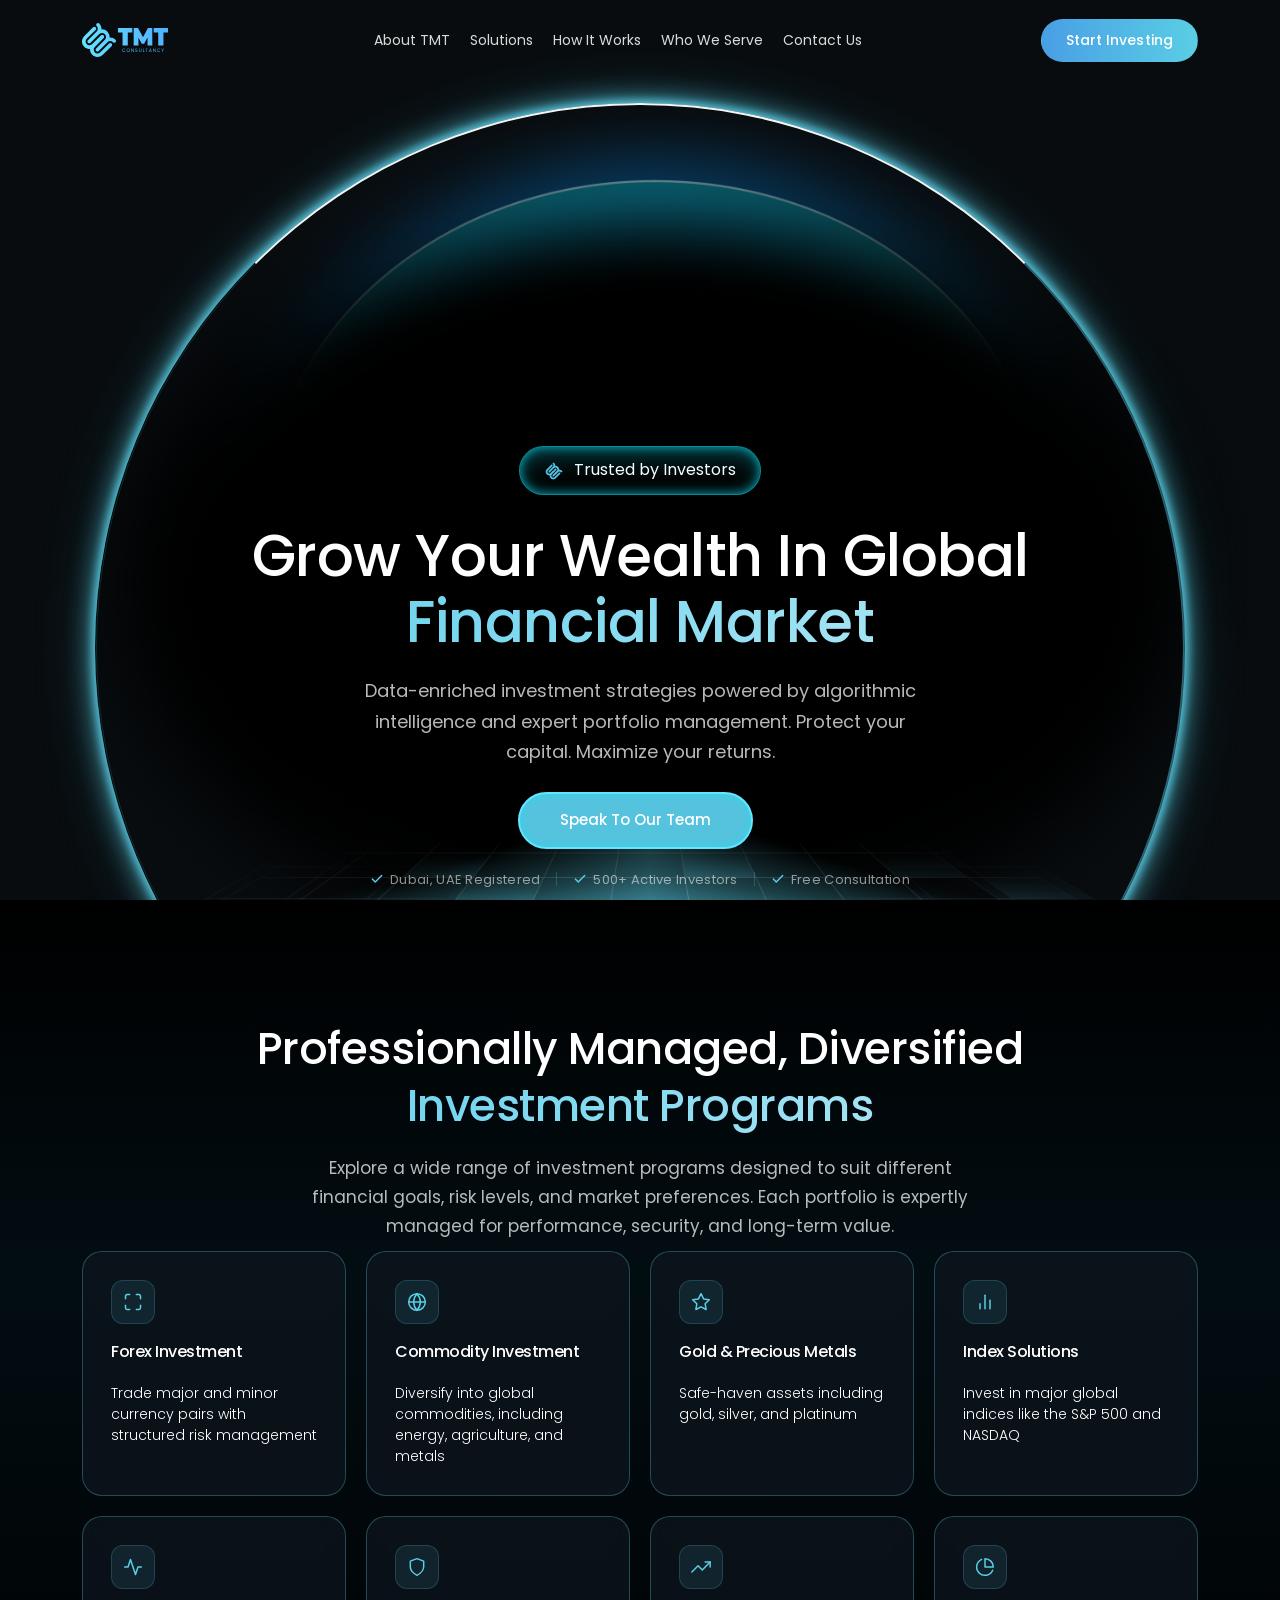
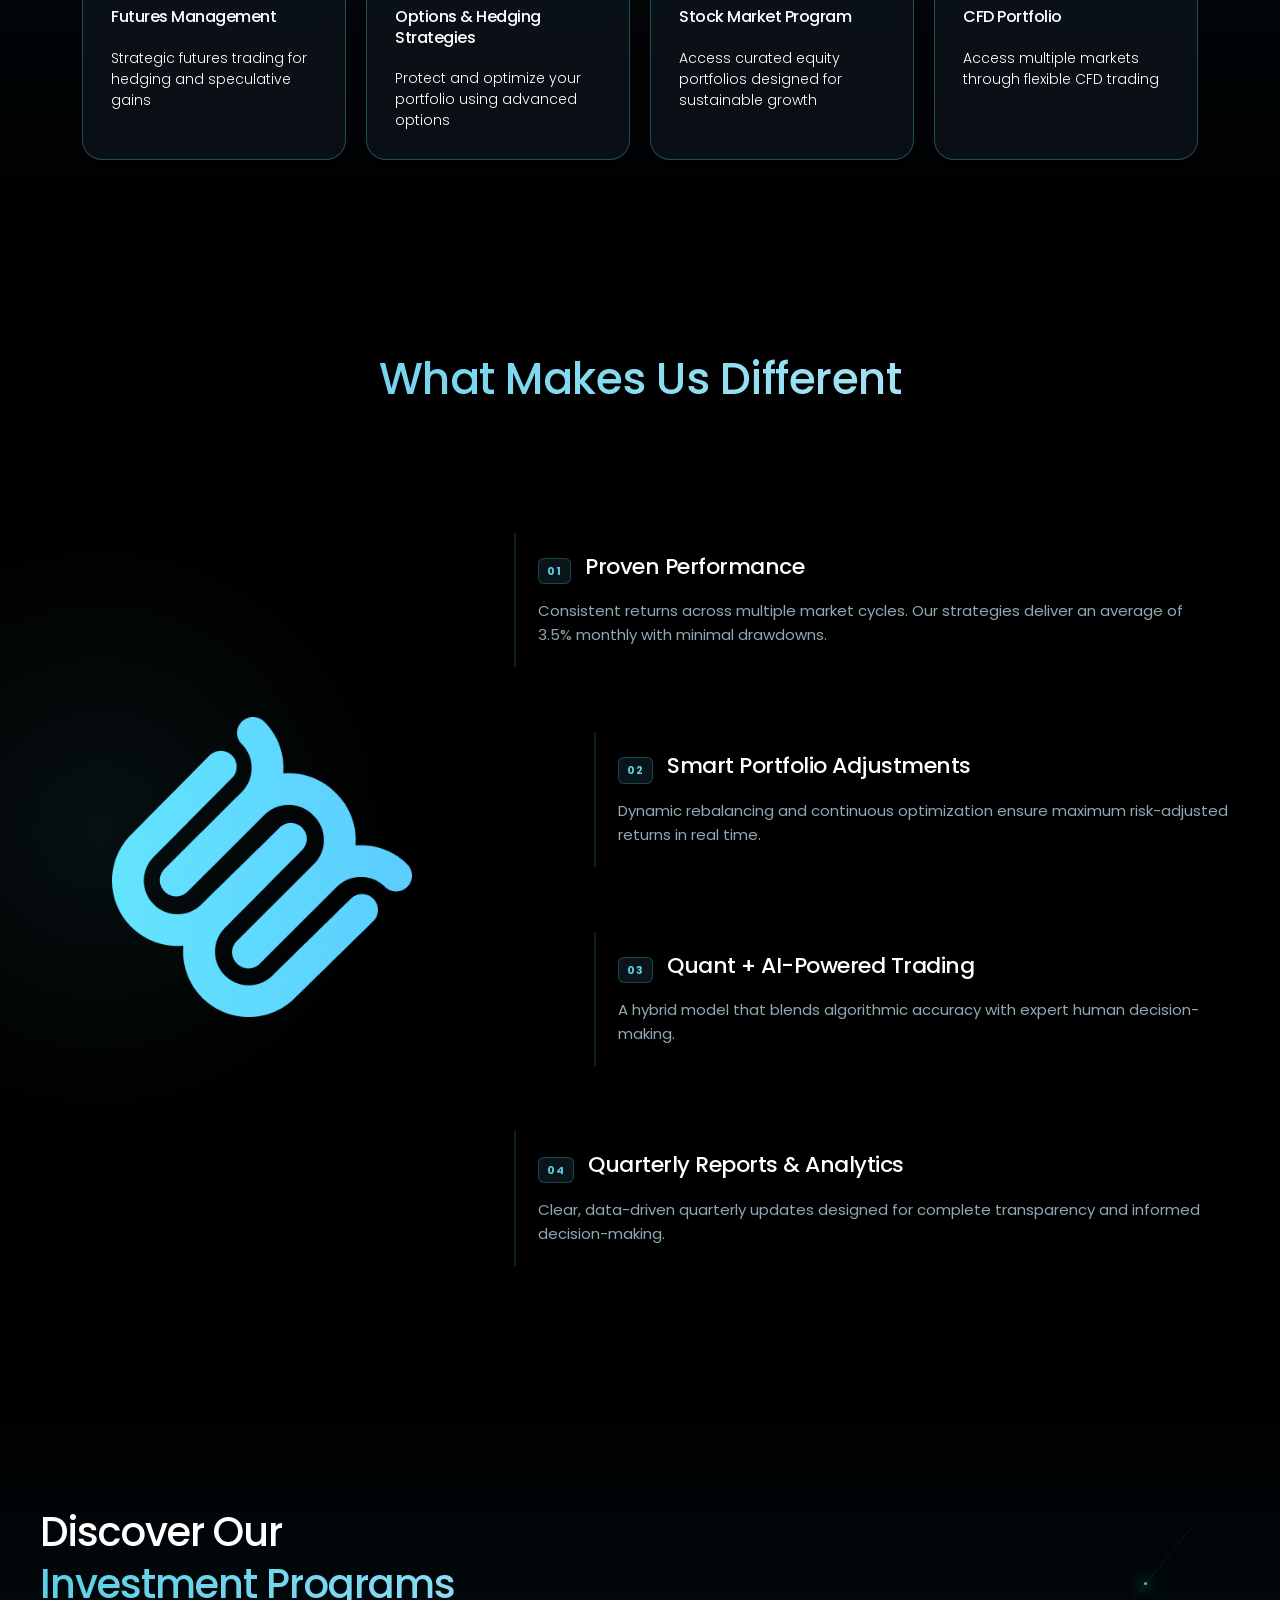
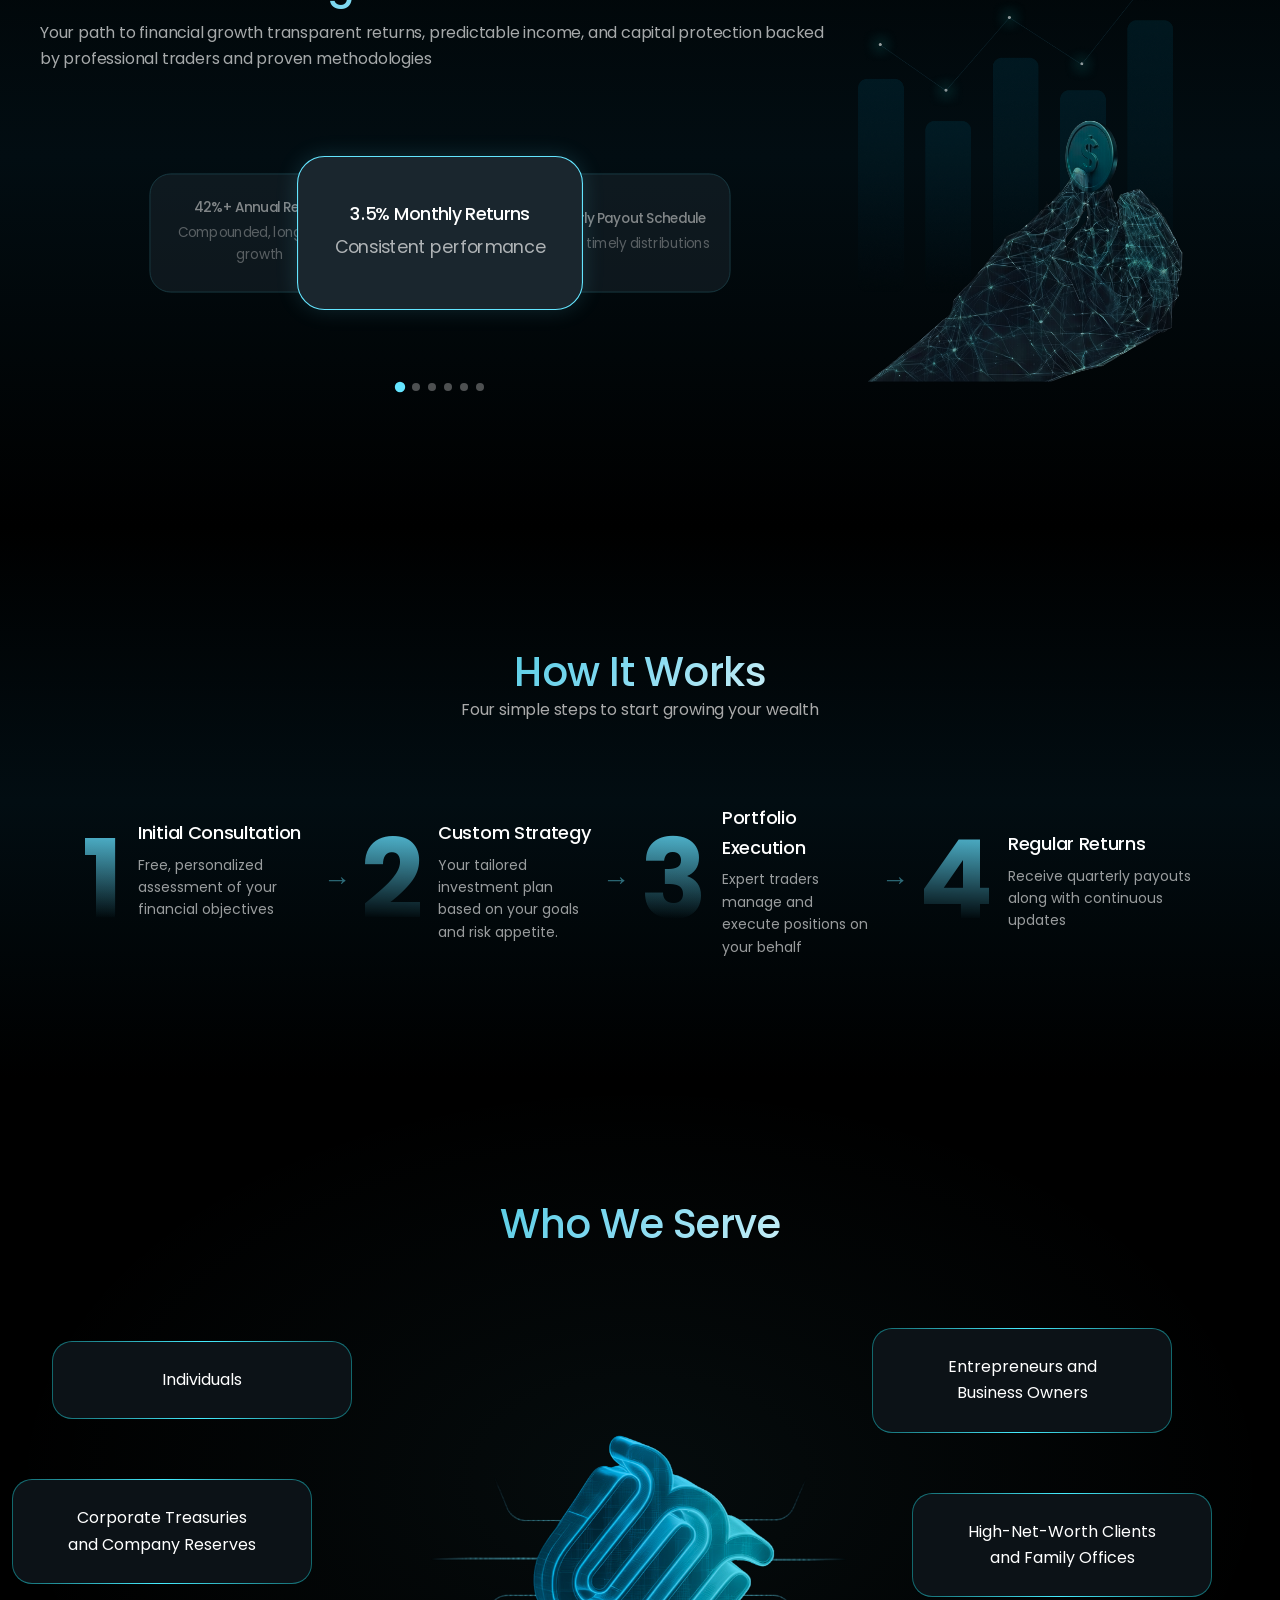
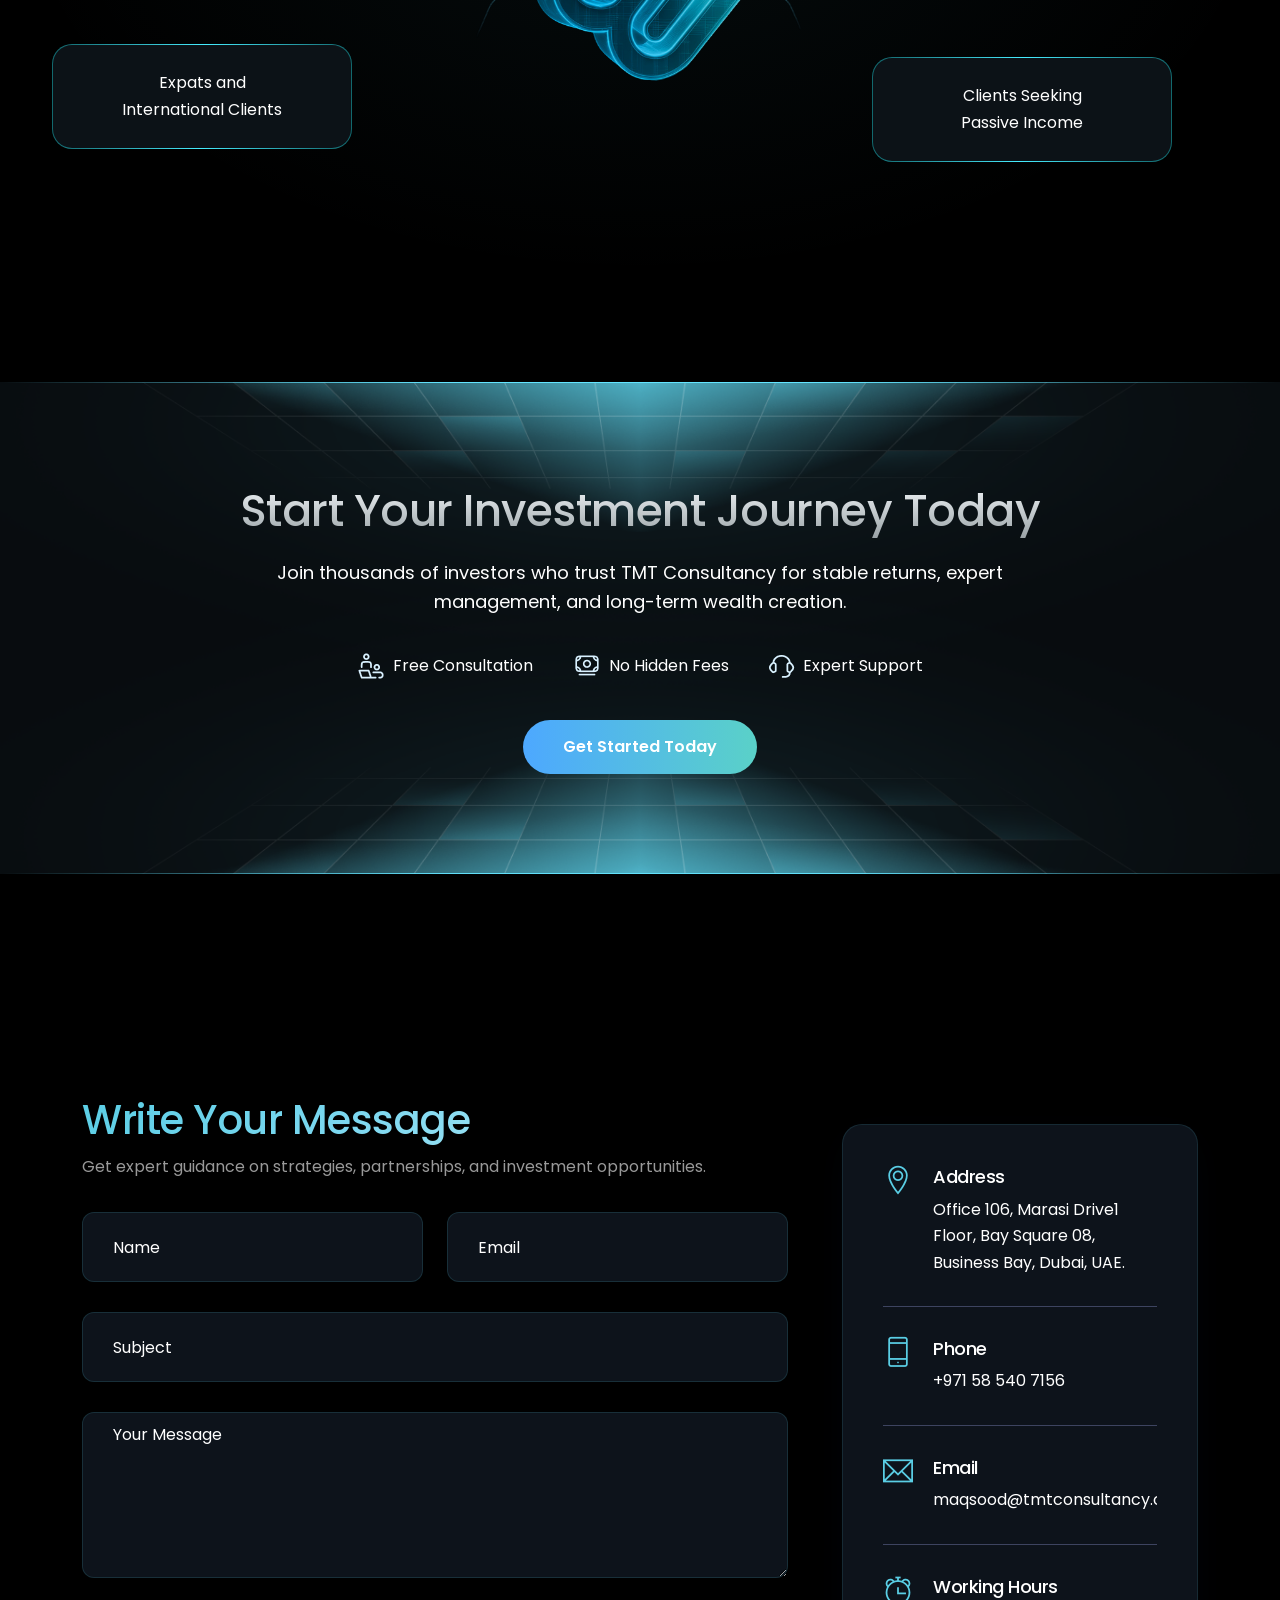
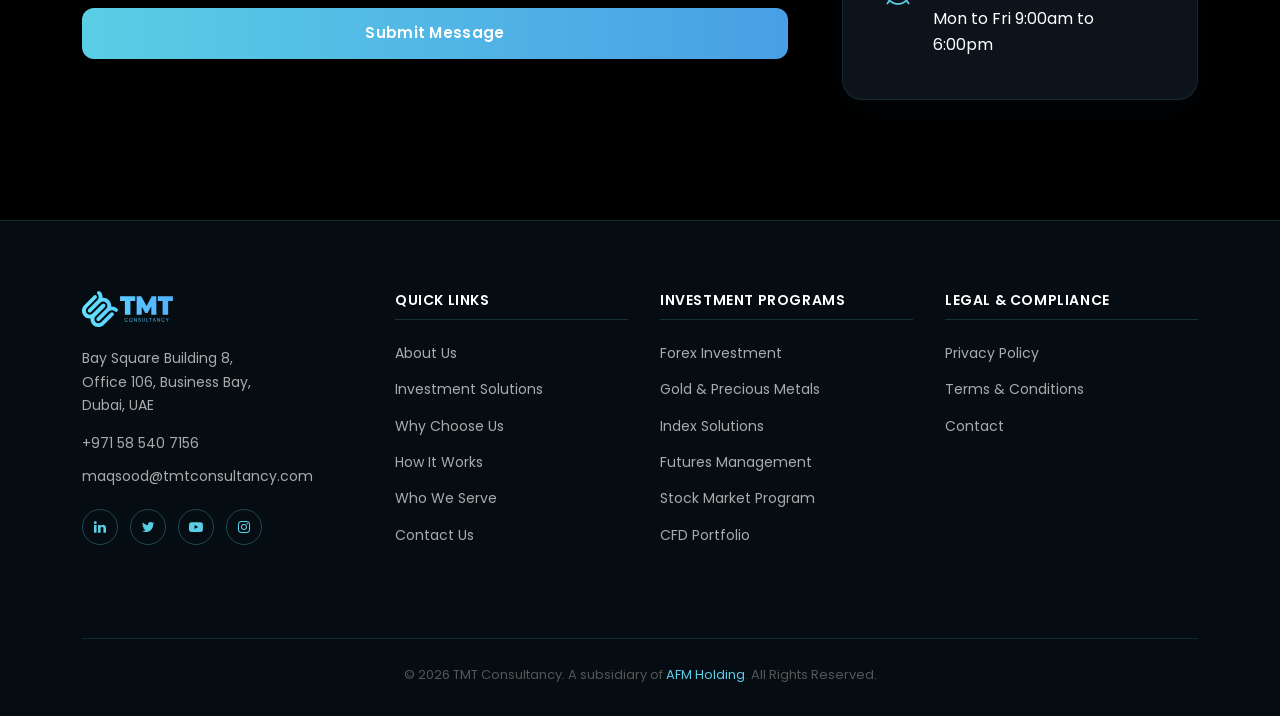
==== index.html @ 0cf4d404 "Fix moon ring light: use border-top + box-shadow rotating arc - Reliable cross-browser approach usin" ====
<!DOCTYPE html>
<html lang="en">

<head>
	<!-- Meta -->
	<meta charset="utf-8">
	<meta http-equiv="X-UA-Compatible" content="IE=edge">
	<meta name="viewport" content="width=device-width, initial-scale=1, shrink-to-fit=no">
	<!-- The above 3 meta tags *must* come first in the head; any other head content must come *after* these tags -->
	<meta name="description" content="TMT Consultancy - Cryptocurrency">
	<meta name="keywords"
		content="bitcoin, bitcoin landing, blockchain, cryptocurrency, Cryptocurrency advisor, ICO Agency, ICO Consulting, ico landing, ico template, ico token, ico website">
	<!-- SITE TITLE -->
	<title>TMT Consultancy - Cryptocurrency</title>
	<link rel="icon" type="image/png" href="./assets/img/logo-icon.png">
	<!-- Latest Bootstrap min CSS -->
	<link rel="stylesheet" href="assets/bootstrap/css/bootstrap.min.css">
	<!-- Google Font -->
	<link href="https://fonts.googleapis.com/css2?family=Poppins:wght@300;400;500;600;700&display=swap" rel="stylesheet">
	<!-- Font Awesome CSS -->
	<link rel="stylesheet" href="assets/fonts/font-awesome.min.css">
	<link rel="stylesheet" href="assets/fonts/themify-icons.css">
	<link rel="stylesheet" href="assets/css/materialdesignicons-min.css">
	<!--- owl carousel Css-->
	<link rel="stylesheet" href="assets/owlcarousel/css/owl.carousel.css">
	<link rel="stylesheet" href="assets/owlcarousel/css/owl.theme.css">
	<!-- animate CSS -->
	<link rel="stylesheet" href="assets/css/animate.css">
	<!-- MAGNIFIC CSS -->
	<link rel="stylesheet" href="assets/css/magnific-popup.css">
	<!-- Style CSS -->
	<link rel="stylesheet" href="assets/css/style-two.css">
	<!-- HTML5 shim and Respond.js IE8 support of HTML5 elements and media queries -->
	<!-- WARNING: Respond.js doesn't work if you view the page via file:// -->
	<!--[if lt IE 9]>
		  <script src="https://oss.maxcdn.com/html5shiv/3.7.2/html5shiv.min.js"></script>
		  <script src="https://oss.maxcdn.com/respond/1.4.2/respond.min.js"></script>
		<![endif]-->
</head>

<style>
	html, body {
  font-family: 'Poppins', -apple-system, BlinkMacSystemFont, 'Segoe UI', sans-serif;
}
h1, h2, h3, h4, h5 {
  font-family: 'Poppins', sans-serif !important;
  font-weight: 500 !important;
  letter-spacing: -0.5px !important;
}
	.home_bg {
    background-image: url('./assets/img/hero-bg.png');
    background-repeat: no-repeat;
    background-size: 100% 100%;
}

/* Mobile version */
@media (max-width: 768px) {
    .home_bg {
        background-image: url('./assets/img/mob-bg2.png');
        background-size: cover; 
        background-position: center;
    }
}
	.hero-grad {
		background: linear-gradient(135deg, #5ACEE5 0%, #7dd8f0 40%, #c8eef7 100%);
		-webkit-background-clip: text;
		-webkit-text-fill-color: transparent;
		background-clip: text;
		padding: 0px 0px;
		display: block;
	}

	.btn_tmt {
		background: linear-gradient(270deg, #5ACEE5 0%, #499FE5 100%);
		padding: 9px 24px;
		color: #fff;
		border-radius: 30px;
		border: 1px solid transparent;
		font-size: 14px;
		font-weight: 500;
		display: inline-block;
		position: relative;
		text-transform: capitalize;
		transition: all 0.3s ease;
	}

	.btn_tmt:hover {
		transform: translateY(-2px);
	}

	.navbar .navbar-nav .nav-link {
		color: rgba(255,255,255,0.85);
		transition: color 0.25s ease;
	}

	.navbar .navbar-nav .nav-link:hover {
		color: #5ACEE5 !important;
	}

	#home {
		display: flex;
		align-items: flex-end;
		padding-top: 100px;
		padding-bottom: 10px;
	}

	.btn-inner-glow {
		font-family: 'Poppins', sans-serif;
		display: inline-flex;
		align-items: center;
		gap: 10px;
		margin-top: 20px;
		padding: 10px 24px;
		border-radius: 999px;
		font-size: 16px;
		color: #fff;
		background: #000;
		border: 1px solid rgba(14, 229, 248, 0.6);
		position: relative;
		cursor: pointer;

		/* INNER GLOW */
		box-shadow:
			inset 0 0 10px rgba(14, 229, 248, 0.6),
			inset 0 0 20px rgba(14, 229, 248, 0.3);

		backdrop-filter: blur(6px);
		transition: all 0.3s ease;
	}

	/* Soft inner highlight (top shine) */
	.btn-inner-glow::before {
		content: "";
		position: absolute;
		inset: 0;
		border-radius: 999px;
		background: linear-gradient(180deg,
				rgba(14, 229, 248, 0.25) 0%,
				transparent 70%);
		opacity: 0.6;
		pointer-events: none;
	}

	/* Icon */
	.btn-inner-glow .icon {
		color: #0EE5F8;
	}

	/* Hover = stronger inner glow */
	.btn-inner-glow:hover {
		box-shadow:
			inset 0 2px 8px rgba(14, 229, 248, 0.7),
			inset 0 -2px 8px rgba(14, 229, 248, 0.4);
	}

	.hero-text p {
		margin: 0 auto;
		/* centers the block */
		text-align: center;
		/* centers the text */
	}

	.about_p {
		color: rgba(255,255,255,0.72);
		font-family: 'Poppins', sans-serif;
		font-weight: 400;
		font-size: 17px;
		line-height: 1.7;
		letter-spacing: 0px;
		text-align: center;
		margin-top: 20px;
		margin-bottom: 40px;
		max-width: 680px;
		margin-left: auto;
		margin-right: auto;
	}

	/* Grid container */
	.programs__grid {
		display: grid;
		grid-template-columns: repeat(4, 1fr);
		gap: 20px;
	}

	/* Card container */
	.program-card {
		width: 100%;
		min-height: 160px;
		padding: 28px 28px;
		border: 1px solid rgba(52, 116, 129, 0.6);
		border-radius: 20px;
		background: rgba(15, 22, 30, 0.7);
		transition: border-color 0.25s ease, box-shadow 0.25s ease, transform 0.25s ease;
	}

	/* Hover effect */
	.program-card:hover {
		border-color: #64e5ff;
		box-shadow: 0 0 20px rgba(100, 229, 255, 0.15);
	}

	/* Title */
	.program-card__title {
		font-size: 16px;
		font-weight: 600;
		color: #fff;
		margin-bottom: 20px;
	}

	/* Description */
	.program-card__desc {
		font-size: 14px;
		font-weight: 300;
		color: #fff;
		line-height: 1.5;
	}

	/* Tablet (optional improvement) */
	@media (max-width: 992px) {
		.programs__grid {
			grid-template-columns: repeat(2, 1fr);
		}
	}

	/* Mobile: 3 visible cards + vertical scroll */
	@media (max-width: 576px) {
		.programs__grid {
			grid-template-columns: 1fr;
			row-gap: 0px;

			max-height: 520px;
			/* shows ~3 cards */
			overflow-y: auto;
			padding-right: 8px;
			/* space for scrollbar */
		}

		.program-card {
			width: 100%;
		}
	}

	/* Optional scrollbar styling */
	.programs__grid::-webkit-scrollbar {
		width: 4px;
	}

	.programs__grid::-webkit-scrollbar-thumb {
		background: #64e5ff;
		border-radius: 10px;
	}

	.portfolio_list_img {
		display: flex;
		justify-content: center;
		align-items: center;
		height: 100%;
	}

	/* ROW: vertical center */

	/* ===== BASE ===== */
	#who-we-serve .row {
		display: flex;
		align-items: center;
		justify-content: space-between;
	}

	/* CARD */
	.buy_sell_list {
		padding: 25px 20px;
		width: 300px;
		border: 1px solid rgba(0, 255, 255, 0.3);
		border-radius: 20px;
		text-align: center;
		transition: 0.4s ease;
	}

	/* CENTER IMAGE */
	.portfolio_list_img {
		display: flex;
		justify-content: center;
		align-items: center;
		transform: scale(1.2);
	}

	/* ================= ORBIT / CIRCLE EFFECT ================= */

	/* LEFT COLUMN (push outward like arc left side of circle) */
	#who-we-serve .col-lg-4:first-child .buy_sell_list:nth-of-type(1) {
		transform: translate(-30px, -30px);
	}

	#who-we-serve .col-lg-4:first-child .buy_sell_list:nth-of-type(2) {
		transform: translate(-70px, 0px);
	}

	#who-we-serve .col-lg-4:first-child .buy_sell_list:nth-of-type(3) {
		transform: translate(-30px, 30px);
	}

	/* RIGHT COLUMN (mirror outward like arc right side of circle) */
	#who-we-serve .col-lg-4:last-child .buy_sell_list:nth-of-type(1) {
		transform: translate(30px, -30px);
	}

	#who-we-serve .col-lg-4:last-child .buy_sell_list:nth-of-type(2) {
		transform: translate(70px, 0px);
	}

	#who-we-serve .col-lg-4:last-child .buy_sell_list:nth-of-type(3) {
		transform: translate(30px, 30px);
	}

	/* ===== HOVER FLOAT ===== */
	.buy_sell_list:hover {
		transform: translate(0, 0) scale(1.05);
		border-color: #64e5ff;
		box-shadow: 0 10px 25px rgba(100, 229, 255, 0.15);
	}

	/* ===== MOBILE RESET ===== */
	@media(max-width:768px) {
		#who-we-serve .row {
			flex-direction: column;
		}

		.buy_sell_list {
			transform: none !important;
			width: 100%;
		}

		.portfolio_list_img {
			transform: none;
		}
	}

	/* Rotation animation */
	@keyframes rotate360 {
		from {
			transform: rotate(0deg);
		}

		to {
			transform: rotate(360deg);
		}
	}

	.h2-font {
		font-size: 44px;
	}

	@media (max-width: 567px) {
		.h2-font {
			font-size: 35px;
		}
	}

	/* ===== CONTAINER ===== */
	.tmt1-container {
		max-width: 1200px;
		margin: 0 auto;
		/* padding:0 20px; */
	}

	/* ===== ROW ===== */
	.tmt-row {
		display: flex;
		align-items: center;
		justify-content: space-between;
		flex-wrap: wrap;
	}

	/* ===== COLUMNS ===== */
	.tmt-col-lg-8 {
		flex: 0 0 66.66%;
	}

	.tmt-col-lg-4 {
		flex: 0 0 33.33%;
	}

	/* ===== MOBILE ===== */
	@media(max-width:768px) {

		.tmt-col-lg-8,
		.tmt-col-lg-4 {
			flex: 0 0 100%;
		}

		.program-card-scroll {
			min-width: 50%;
		}
	}

	/* ===== TEXT ===== */
	.app-text h2 {
		margin: 0 0 10px 0;
	}

	.app-text p {
		margin-bottom: 30px;
	}

	/* ===== CAROUSEL ===== */
	.carousel {
		position: relative;
		height: 260px;
		display: flex;
		align-items: center;
		justify-content: center;
		overflow: hidden;
		margin-top: 20px;
	}

	/* ===== CARD ===== */
	.program-card-scroll {
		position: absolute;

		width: 260px;
		/* 🔥 FIX: lock width */
		min-height: 140px;

		padding: 25px 20px;
		border: 1px solid #347481;
		border-radius: 25px;
		background: #1A262E;

		display: flex;
		/* 🔥 FIX: force vertical layout */
		flex-direction: column;
		justify-content: center;
		align-items: center;

		text-align: center;

		transition: all .5s ease;
		opacity: .3;
		transform: scale(.75);
	}

	/* ===== TEXT FIX ===== */
	.program-card-scroll h4 {
		display: block;
		width: 100%;
		margin: 0 0 6px 0;
		line-height: 1.3;
	}

	.program-card-scroll p {
		display: block;
		width: 100%;
		margin: 0;
		line-height: 1.4;
	}

	/* ===== ACTIVE ===== */
	.program-card-scroll.active {
		transform: scale(1.1);
		opacity: 1;
		border-color: #64e5ff;
		box-shadow: 0 0 20px rgba(100, 229, 255, .15);
		z-index: 5;
	}

	/* ===== SIDE ===== */
	.program-card-scroll.left {
		transform: translateX(-180px) scale(.85);
		opacity: .5;
	}

	.program-card-scroll.right {
		transform: translateX(180px) scale(.85);
		opacity: .5;
	}

	/* ===== HIDDEN ===== */
	.program-card-scroll.hidden {
		opacity: 0;
		transform: scale(.6);
	}

	/* ===== DOTS ===== */
	.programs__dots {
		display: flex;
		justify-content: center;
		gap: 8px;
		margin-top: 20px;
		margin-bottom: 15px;
	}

	.dot {
		width: 8px;
		height: 8px;
		border-radius: 50%;
		background: rgba(255, 255, 255, .3);
		cursor: pointer;
	}

	.dot.active {
		background: #64e5ff;
		transform: scale(1.3);
	}

	/* IMAGE */
	.app_img {
		display: flex;
		justify-content: flex-end;
	}

	.app_img img {
		width: 100%;
		max-width: 100%;
		height: auto;
		display: block;
	}

/* for investment programs */
/* DEFAULT (DESKTOP) */
.download_area.section-padding{
  /* padding: 100px; */
}

/* MOBILE */
@media (max-width: 768px){
  .download_area.section-padding{
    padding: 20px;
  }
}
.right .item {
  opacity: 1 !important;
  transform: none !important;
  visibility: visible !important;
}

/* ── Moon border lighting ── */
.moon-light-ring {
    position: absolute;
    top: 72%;
    left: 50%;
    transform: translate(-50%, -50%);
    width: 85vw;
    height: 85vw;
    border-radius: 50%;
    pointer-events: none;
    z-index: 0;
}

/* Dim static base ring */
.moon-light-ring::before {
    content: '';
    position: absolute;
    inset: 0;
    border-radius: 50%;
    border: 1px solid rgba(90, 206, 229, 0.15);
}

/* Glowing arc that sweeps around the border */
.moon-light-ring::after {
    content: '';
    position: absolute;
    inset: -1px;
    border-radius: 50%;
    border: 2px solid transparent;
    border-top-color: rgba(255, 255, 255, 0.95);
    border-right-color: rgba(90, 206, 229, 0.4);
    box-shadow:
        0 0 8px 3px rgba(90, 206, 229, 0.9),
        0 0 22px 8px rgba(90, 206, 229, 0.5),
        0 0 50px 15px rgba(90, 206, 229, 0.15);
    animation: border-light-sweep 6s linear infinite;
}

@keyframes border-light-sweep {
    from { transform: rotate(0deg); }
    to   { transform: rotate(360deg); }
}

@media (prefers-reduced-motion: reduce) {
    .moon-light-ring::after { animation: none; }
}
</style>

<body data-spy="scroll" data-offset="80">

	<!-- particles -->
	<!-- <div id="particles-js"></div>	 -->

	<!-- START PRELOADER -->
	<div class="preloader">
		<div class="spinner">
			<div class="double-bounce1"></div>
			<div class="double-bounce2"></div>
		</div>
	</div>
	<!-- END PRELOADER -->

	<!-- START NAVBAR -->
	<nav id="navbar" class="navbar navbar-expand-lg fixed-top navbar-custom navbar-light sticky">
		<div class="container d-flex align-items-center justify-content-between">

			<!-- Logo (Left) -->
			<a class="navbar-brand" href="index.html">
				<img src="assets/img/tmt-logo.svg" alt="TMT Consultancy">
			</a>

			<!-- Mobile Toggle -->
			<button class="navbar-toggler" type="button" data-bs-toggle="collapse" data-bs-target="#navbarCollapse">
				<span class="mdi mdi-menu"></span>
			</button>

			<!-- Center Menu + Right Button -->
			<div class="collapse navbar-collapse justify-content-between" id="navbarCollapse">

				<!-- Empty div (helps center alignment) -->
				<div class="d-none d-lg-block"></div>

				<!-- Menu (Center) -->
				<ul class="navbar-nav mx-auto">
					<li class="nav-item"><a class="nav-link" href="about-us.html">About TMT</a></li>
					<li class="nav-item"><a class="nav-link" href="#solutions">Solutions</a></li>
					<li class="nav-item"><a class="nav-link" href="#how-it-works">How it works</a></li>
					<li class="nav-item"><a class="nav-link" href="#who-we-serve">Who we serve</a></li>
					<li class="nav-item"><a class="nav-link" href="#contact">Contact Us</a></li>
				</ul>

				<!-- Button (Right) -->
				<div class="d-flex">
					<a href="#contact" class="btn_tmt">Start Investing</a>
				</div>

			</div>
		</div>
	</nav>
	<!-- END NAVBAR -->

	<!-- START HOME -->
	<section id="home" class="home_bg">
		<!-- Moon border lighting animation -->
		<div class="moon-light-ring" aria-hidden="true"></div>
		<div class="container">
			<div class="row">
				<div class="col-lg-12 col-sm-12 col-xs-12">
					<center><button class="btn-inner-glow fade-up delay-1">
							<span class="icon">
								<img src="./assets/img/logo-icon.png" alt="icon">
							</span>
							Trusted by Investors
						</button></center>
					<div class="hero-text">
						<h2 class="fade-up delay-1">Grow Your Wealth In Global <span class="hero-grad">Financial Market</span></h2>
						<!-- <h2 class="hero-grad" style="padding: 0px 0px;"></h2> -->
						<p class="fade-up delay-2" style="font-size: 18px; line-height: 1.7; color: rgba(255,255,255,0.72); max-width: 600px; margin-left: auto; margin-right: auto;">Data-enriched investment strategies powered by algorithmic intelligence and expert portfolio management. Protect your capital. Maximize your returns.</p>
						<div class="home_btn fade-up delay-1">
							<center>
								<a href="#contact" class="btn_two"
   style="box-shadow: inset 0 0 10px rgba(14, 229, 248, 0.5); padding: 14px 40px; font-size: 15px; font-weight: 500;">
   Speak to our team
</a>
							</center>
						</div>
						<div class="hero-trust fade-up delay-2">
							<span class="hero-trust-item">
								<svg width="14" height="14" viewBox="0 0 24 24" fill="none" stroke="#5ACEE5" stroke-width="2.5" stroke-linecap="round" stroke-linejoin="round"><polyline points="20 6 9 17 4 12"/></svg>
								Dubai, UAE Registered
							</span>
							<span class="hero-trust-divider"></span>
							<span class="hero-trust-item">
								<svg width="14" height="14" viewBox="0 0 24 24" fill="none" stroke="#5ACEE5" stroke-width="2.5" stroke-linecap="round" stroke-linejoin="round"><polyline points="20 6 9 17 4 12"/></svg>
								500+ Active Investors
							</span>
							<span class="hero-trust-divider"></span>
							<span class="hero-trust-item">
								<svg width="14" height="14" viewBox="0 0 24 24" fill="none" stroke="#5ACEE5" stroke-width="2.5" stroke-linecap="round" stroke-linejoin="round"><polyline points="20 6 9 17 4 12"/></svg>
								Free Consultation
							</span>
						</div>
					</div>
				</div><!--- END COL -->

			</div><!--- END ROW -->
		</div><!--- END CONTAINER -->
	</section>
	<!-- END  HOME -->


	<!-- START ABOUT -->
	<section id="solutions" class=" section-padding"
		style="background: linear-gradient(180deg, #000 0%, #020d12 40%, #000 100%); padding-bottom: 70px;">
		<div class="container">
			<div class="text-center">
				<h2 class="h2-font">
					Professionally Managed, Diversified <span class="hero-grad" style="font-weight: 500;">Investment
						Programs</span>
				</h2>

				<p class="about_p" style="margin-top: 20px; margin-bottom: 10px;">Explore a wide range of investment programs designed to suit different financial goals, risk levels, and market preferences. Each portfolio is expertly managed for performance, security, and long-term value.</p>
			</div>

			<div class="programs__grid">
				<article class="program-card">
					<div class="card-icon">
						<svg width="20" height="20" viewBox="0 0 24 24" fill="none" stroke="currentColor" stroke-width="1.8" stroke-linecap="round" stroke-linejoin="round"><path d="M8 3H5a2 2 0 0 0-2 2v3m18 0V5a2 2 0 0 0-2-2h-3m0 18h3a2 2 0 0 0 2-2v-3M3 16v3a2 2 0 0 0 2 2h3"/></svg>
					</div>
					<h3 class="program-card__title">Forex Investment</h3>
					<p class="program-card__desc">Trade major and minor currency pairs with structured risk management</p>
				</article>
				<article class="program-card">
					<div class="card-icon">
						<svg width="20" height="20" viewBox="0 0 24 24" fill="none" stroke="currentColor" stroke-width="1.8" stroke-linecap="round" stroke-linejoin="round"><circle cx="12" cy="12" r="10"/><line x1="2" y1="12" x2="22" y2="12"/><path d="M12 2a15.3 15.3 0 0 1 4 10 15.3 15.3 0 0 1-4 10 15.3 15.3 0 0 1-4-10 15.3 15.3 0 0 1 4-10z"/></svg>
					</div>
					<h3 class="program-card__title">Commodity Investment</h3>
					<p class="program-card__desc">Diversify into global commodities, including energy, agriculture, and metals</p>
				</article>
				<article class="program-card">
					<div class="card-icon">
						<svg width="20" height="20" viewBox="0 0 24 24" fill="none" stroke="currentColor" stroke-width="1.8" stroke-linecap="round" stroke-linejoin="round"><polygon points="12 2 15.09 8.26 22 9.27 17 14.14 18.18 21.02 12 17.77 5.82 21.02 7 14.14 2 9.27 8.91 8.26 12 2"/></svg>
					</div>
					<h3 class="program-card__title">Gold & Precious Metals</h3>
					<p class="program-card__desc">Safe-haven assets including gold, silver, and platinum</p>
				</article>
				<article class="program-card">
					<div class="card-icon">
						<svg width="20" height="20" viewBox="0 0 24 24" fill="none" stroke="currentColor" stroke-width="1.8" stroke-linecap="round" stroke-linejoin="round"><line x1="18" y1="20" x2="18" y2="10"/><line x1="12" y1="20" x2="12" y2="4"/><line x1="6" y1="20" x2="6" y2="14"/></svg>
					</div>
					<h3 class="program-card__title">Index Solutions</h3>
					<p class="program-card__desc">Invest in major global indices like the S&P 500 and NASDAQ</p>
				</article>
				<article class="program-card">
					<div class="card-icon">
						<svg width="20" height="20" viewBox="0 0 24 24" fill="none" stroke="currentColor" stroke-width="1.8" stroke-linecap="round" stroke-linejoin="round"><polyline points="22 12 18 12 15 21 9 3 6 12 2 12"/></svg>
					</div>
					<h3 class="program-card__title">Futures Management</h3>
					<p class="program-card__desc">Strategic futures trading for hedging and speculative gains</p>
				</article>
				<article class="program-card">
					<div class="card-icon">
						<svg width="20" height="20" viewBox="0 0 24 24" fill="none" stroke="currentColor" stroke-width="1.8" stroke-linecap="round" stroke-linejoin="round"><path d="M12 22s8-4 8-10V5l-8-3-8 3v7c0 6 8 10 8 10z"/></svg>
					</div>
					<h3 class="program-card__title">Options & Hedging Strategies</h3>
					<p class="program-card__desc">Protect and optimize your portfolio using advanced options</p>
				</article>
				<article class="program-card">
					<div class="card-icon">
						<svg width="20" height="20" viewBox="0 0 24 24" fill="none" stroke="currentColor" stroke-width="1.8" stroke-linecap="round" stroke-linejoin="round"><polyline points="23 6 13.5 15.5 8.5 10.5 1 18"/><polyline points="17 6 23 6 23 12"/></svg>
					</div>
					<h3 class="program-card__title">Stock Market Program</h3>
					<p class="program-card__desc">Access curated equity portfolios designed for sustainable growth</p>
				</article>
				<article class="program-card">
					<div class="card-icon">
						<svg width="20" height="20" viewBox="0 0 24 24" fill="none" stroke="currentColor" stroke-width="1.8" stroke-linecap="round" stroke-linejoin="round"><path d="M21.21 15.89A10 10 0 1 1 8 2.83"/><path d="M22 12A10 10 0 0 0 12 2v10z"/></svg>
					</div>
					<h3 class="program-card__title">CFD Portfolio</h3>
					<p class="program-card__desc">Access multiple markets through flexible CFD trading</p>
				</article>
			</div>
			<div class="scroll-dots">
				<span class="dot active"></span>
				<span class="dot"></span>
				<span class="dot"></span>
			</div>
		</div><!-- END CONTAINER -->
	</section>
	<!-- END ABOUT -->

	<section class="section1">
		<h2 class="hero-grad" style="font-size: 44px; font-weight: 600; letter-spacing: -1px;">What Makes Us Different</h2>
		<div class="content">
			<div class="left">
				<div class="float-img">
					<img src="assets/img/difference-vector.png" alt="TMT Consultancy differentiators" width="300" loading="lazy">
				</div>
			</div>

			<div class="right">
				<div class="item">
					<div class="item-header">
						<span class="item-badge">01</span>
						<h3 style="font-size: 22px; font-weight: 600;">Proven Performance</h3>
					</div>
					<p style="font-size: 15px; font-weight: 400; color: #8fa8b2; line-height: 1.6;">
						Consistent returns across multiple market cycles. Our strategies deliver an average of 3.5% monthly with minimal drawdowns.
					</p>
				</div>

				<div class="item">
					<div class="item-header">
						<span class="item-badge">02</span>
						<h3 style="font-size: 22px; font-weight: 600;">Smart Portfolio Adjustments</h3>
					</div>
					<p style="font-size: 15px; font-weight: 400; color: #8fa8b2; line-height: 1.6;">
						Dynamic rebalancing and continuous optimization ensure maximum risk-adjusted returns in real time.
					</p>
				</div>

				<div class="item">
					<div class="item-header">
						<span class="item-badge">03</span>
						<h3 style="font-size: 22px; font-weight: 600;">Quant + AI-Powered Trading</h3>
					</div>
					<p style="font-size: 15px; font-weight: 400; color: #8fa8b2; line-height: 1.6;">
						A hybrid model that blends algorithmic accuracy with expert human decision-making.
					</p>
				</div>

				<div class="item">
					<div class="item-header">
						<span class="item-badge">04</span>
						<h3 style="font-size: 22px; font-weight: 600;">Quarterly Reports & Analytics</h3>
					</div>
					<p style="font-size: 15px; font-weight: 400; color: #8fa8b2; line-height: 1.6;">
						Clear, data-driven quarterly updates designed for complete transparency and informed decision-making.
					</p>
				</div>
			</div>
		</div>
	</section>

	<section class="download_area section-padding">
		<div class="tmt1-container">
			<div class="tmt-row">

				<!-- LEFT -->
				<div class="tmt-col-lg-8">

					<div class="app-text">
						<h2>Discover Our <span class="hero-grad">Investment Programs</span></h2>

						<p>
							Your path to financial growth transparent returns,
							predictable income, and capital protection backed
							by professional traders and proven methodologies
						</p>

						<!-- CAROUSEL -->
						<div class="carousel">

							<article class="program-card-scroll active">
								<h4 style="font-size: 16px; font-weight: 600;">3.5% Monthly Returns</h4>
								<p style="font-size: 14px;">Consistent performance</p>
							</article>

							<article class="program-card-scroll">
								<h4 style="font-size: 16px; font-weight: 600;">Quarterly Payout Schedule</h4>
								<p style="font-size: 14px;">Regular, timely distributions</p>
							</article>

							<article class="program-card-scroll">
								<h4 style="font-size: 16px; font-weight: 600;">Low–Moderate Risk Profile</h4>
								<p style="font-size: 14px;">Designed for capital protection</p>
							</article>

							<article class="program-card-scroll">
								<h4 style="font-size: 16px; font-weight: 600;">6-Month Minimum Term</h4>
								<p style="font-size: 14px;">Flexible investment horizons</p>
							</article>

							<article class="program-card-scroll">
								<h4 style="font-size: 16px; font-weight: 600;">No Minimum Investment</h4>
								<p style="font-size: 14px;">Start with any amount</p>
							</article>

							<article class="program-card-scroll">
								<h4 style="font-size: 16px; font-weight: 600;">42%+ Annual Return</h4>
								<p style="font-size: 14px;">Compounded, long-term growth</p>
							</article>

						</div>

						<!-- DOTS -->
						<div class="programs__dots">
							<span class="dot active"></span>
							<span class="dot"></span>
							<span class="dot"></span>
							<span class="dot"></span>
							<span class="dot"></span>
							<span class="dot"></span>
						</div>

					</div>
				</div>

				<!-- RIGHT -->
				<div class="tmt-col-lg-4">
					<div class="app_img">
						<img src="assets/img/programs1.png" alt="Investment programs illustration" loading="lazy">
					</div>
				</div>

			</div>
		</div>
	</section>

	<section id="how-it-works" class="section-padding" style="background: linear-gradient(180deg, #000 0%, #020d12 50%, #000 100%);">
		<div class="container">
			<div class="section-title text-center">
				<h1 class="hero-grad">How It Works</h1>
				<p style="color:#aaa; font-size:16px; margin-top:-30px; margin-bottom:40px;">Four simple steps to start growing your wealth</p>
			</div>
			<div class="row">
				<div class="process-steps">
					<div class="process-step">
						<div class="process-number">1</div>
						<div class="process-content">
							<div class="process-title">Initial Consultation</div>
							<div class="process-desc">Free, personalized assessment of your financial objectives
								<br><br></div>
						</div>
					</div>
					<div class="process-step">
						<div class="process-number">2</div>
						<div class="process-content">
							<div class="process-title">Custom Strategy</div>
							<div class="process-desc">Your tailored investment plan based on your goals and risk
								appetite.</div>
						</div>
					</div>
					<div class="process-step">
						<div class="process-number">3</div>
						<div class="process-content">
							<div class="process-title">Portfolio Execution</div>
							<div class="process-desc">Expert traders manage and execute positions on your behalf</div>
						</div>
					</div>
					<div class="process-step">
						<div class="process-number">4</div>
						<div class="process-content">
							<div class="process-title">Regular Returns</div>
							<div class="process-desc">Receive quarterly payouts along with continuous updates</div>
						</div>
					</div>
				</div>

				<div class="process-dots">
					<div class="process-dot active"></div>
					<div class="process-dot"></div>
					<div class="process-dot"></div>
					<div class="process-dot"></div>
				</div>
			</div>
		</div>
	</section>

	<section id="who-we-serve" class="buy_sell_area section-padding" style="position:relative; overflow:hidden; background: radial-gradient(ellipse at center, rgba(90,206,229,0.06) 0%, transparent 70%), #000;">
		<div class="container">
			<div class="section-title text-center" style="margin-bottom: 100px;">
				<h1 class="hero-grad">Who we serve</h1>
			</div>
			<div class="row">

				<!-- LEFT COLUMN -->
				<div class="col-lg-4 col-sm-12 col-xs-12 wow fadeInUp">
					<div class="buy_sell_list">
						<p>Individuals</p>
					</div>

					<div class="buy_sell_list">
						<p>Corporate Treasuries <br>and Company Reserves</p>
					</div>

					<div class="buy_sell_list">
						<p>Expats and <br>International Clients</p>
					</div>
				</div>

				<!-- CENTER IMAGE -->
				<div class="col-lg-4 col-sm-12 col-xs-12 wow fadeInDown">
					<div class="portfolio_list_img">
						<img src="assets/img/serve1.png" class="img-fluid" alt="Who TMT Consultancy serves" loading="lazy" />
					</div>
				</div>

				<!-- RIGHT COLUMN -->
				<div class="col-lg-4 col-sm-12 col-xs-12 wow fadeInUp">
					<div class="buy_sell_list">
						<p>Entrepreneurs and <br>Business Owners</p>
					</div>

					<div class="buy_sell_list">
						<p>High-Net-Worth Clients <br>and Family Offices</p>
					</div>

					<div class="buy_sell_list">
						<p>Clients Seeking <br>Passive Income</p>
					</div>
				</div>
			</div>
		</div>
	</section>

	<!-- START PROMOTION -->
	<section class="tmt_hero"
		style="background-image: url('assets/img/bg/cta-bg.png'); background-size: 100% 100%; margin-top: 100px;">
		<div class="tmt_col tmt_side"></div>
		<div class="tmt_col tmt_center">
			<div class="tmt_container">
				<h1 class="tmt_title">Start Your Investment Journey Today</h1>

				<p class="tmt_subtitle">
					Join thousands of investors who trust TMT Consultancy for stable returns,
					expert management, and long-term wealth creation.
				</p>

				<div class="tmt_features">
					<div class="tmt_feature"><img src="assets/img/mentoring.png" alt=""> Free Consultation</div>
					<div class="tmt_feature"><img src="assets/img/cash.png" alt=""> No Hidden Fees</div>
					<div class="tmt_feature"><img src="assets/img/support.png" alt=""> Expert Support</div>
				</div>

			<a href="#contact">	<button class="tmt_cta">Get Started Today</button></a>
			</div>
		</div>

		<div class="tmt_col tmt_side"></div>

	</section>
	<!-- END PROMOTION -->

	<!-- START CONTACT -->
	<section id="contact" class="contact_us section-padding">
		<div class="container">
			<div class="row">
				<div class="col-lg-8 col-sm-12 col-xs-12 wow fadeInUp" data-wow-duration="1s" data-wow-delay="0.2s"
					data-wow-offset="0">
					<div class="contact">
						<h2 class="hero-grad" style="font-size: 40px; font-weight: 700; letter-spacing: -0.6px;">Write Your Message</h2>
						<p style="color: rgba(255,255,255,0.6); font-size: 16px; line-height: 1.6; margin-bottom: 32px;">Get expert guidance on strategies, partnerships, and investment opportunities.</p>
						<form class="form" name="enq" method="post" action="contact.php"
							onsubmit="return validation();">
							<div class="row">
								<div class="form-group col-md-6">
									<label for="contact-name" class="sr-only">Name</label>
									<input type="text" id="contact-name" name="name" class="form-control" placeholder="Name"
										required="required">
								</div>
								<div class="form-group col-md-6">
									<label for="contact-email" class="sr-only">Email</label>
									<input type="email" id="contact-email" name="email" class="form-control" placeholder="Email"
										required="required">
								</div>
								<div class="form-group col-md-12">
									<label for="contact-subject" class="sr-only">Subject</label>
									<input type="text" id="contact-subject" name="subject" class="form-control" placeholder="Subject"
										required="required">
								</div>
								<div class="form-group col-md-12">
									<label for="contact-message" class="sr-only">Your Message</label>
									<textarea rows="6" id="contact-message" name="message" class="form-control" placeholder="Your Message"
										required="required"></textarea>
								</div>
								<div class="col-md-12 text-center">
									<button type="submit" value="Send message" name="submit" id="submitButton"
										class="btn btn-lg contact_btn" title="Submit Your Message!">Submit
										Message</button>
								</div>
							</div>
						</form>
					</div>
				</div><!-- END COL  -->
				<div class="col-lg-4 col-sm-12 col-xs-12 wow fadeInRight" data-wow-duration="1s" data-wow-delay="0.2s"
					data-wow-offset="0">
					<div class="address_bg">
						<div class="single_address">
							<div class="address_br"><span class="ti-location-pin"></span></div>
							<h4>Address</h4>
							<p>Office 106, Marasi Drive​1 Floor, Bay Square 08, Business Bay, Dubai, UAE.</p>
						</div>
						<div class="single_address">
							<div class="address_br"><span class="ti-mobile"></span></div>
							<h4>Phone</h4>
							<p>+971 58 540 7156</p>
						</div>
						<div class="single_address">
							<div class="address_br"><span class="ti-email"></span></div>
							<h4>Email</h4>
							<p>maqsood@tmtconsultancy.com</p>
						</div>
						<div class="single_address">
							<div class="address_br"><span class="ti-alarm-clock"></span></div>
							<h4>Working Hours</h4>
							<p>Mon to Fri 9:00am to 6:00pm</p>
						</div>
					</div>
				</div><!-- END COL  -->
			</div><!-- END ROW -->
		</div><!-- END CONTAINER -->
	</section>
	<!-- END CONTACT -->

	<!-- START FOOTER -->
	<footer style="background:#050d12; border-top: 1px solid rgba(90,206,229,0.15); padding: 70px 0 30px;">
		<div class="container">
			<div class="row" style="margin-bottom:50px;">

				<!-- Direct Contact -->
				<div class="col-lg-3 col-sm-6 col-xs-12" style="margin-bottom:30px;">
					<img src="assets/img/tmt-logo.svg" alt="TMT Consultancy" style="height:36px; margin-bottom:20px;">
					<p style="color:#aaa; font-size:14px; line-height:1.7; margin-bottom:12px;">Bay Square Building 8,<br>Office 106, Business Bay,<br>Dubai, UAE</p>
					<p style="margin-bottom:6px;"><a href="tel:+971585407156" style="color:#aaa; font-size:14px;">+971 58 540 7156</a></p>
					<p style="margin-bottom:20px;"><a href="mailto:maqsood@tmtconsultancy.com" style="color:#aaa; font-size:14px;">maqsood@tmtconsultancy.com</a></p>
					<div style="display:flex; gap:12px; margin-top:10px;">
						<a href="https://www.linkedin.com/company/tmt-consultancy/" target="_blank" style="width:36px; height:36px; border-radius:50%; border:1px solid rgba(90,206,229,0.3); display:flex; align-items:center; justify-content:center; color:#5ACEE5; font-size:14px;"><i class="fa fa-linkedin"></i></a>
						<a href="#" style="width:36px; height:36px; border-radius:50%; border:1px solid rgba(90,206,229,0.3); display:flex; align-items:center; justify-content:center; color:#5ACEE5; font-size:14px;"><i class="fa fa-twitter"></i></a>
						<a href="#" style="width:36px; height:36px; border-radius:50%; border:1px solid rgba(90,206,229,0.3); display:flex; align-items:center; justify-content:center; color:#5ACEE5; font-size:14px;"><i class="fa fa-youtube-play"></i></a>
						<a href="#" style="width:36px; height:36px; border-radius:50%; border:1px solid rgba(90,206,229,0.3); display:flex; align-items:center; justify-content:center; color:#5ACEE5; font-size:14px;"><i class="fa fa-instagram"></i></a>
					</div>
				</div>

				<!-- Quick Links -->
				<div class="col-lg-3 col-sm-6 col-xs-12" style="margin-bottom:30px; padding-left:40px;">
					<h5 style="color:#fff; font-size:16px; font-weight:600; margin-bottom:20px; padding-bottom:10px; border-bottom:1px solid rgba(90,206,229,0.2);">Quick Links</h5>
					<ul style="list-style:none; padding:0;">
						<li style="margin-bottom:10px;"><a href="about-us.html" style="color:#aaa; font-size:14px; transition:color 0.2s;" onmouseover="this.style.color='#5ACEE5'" onmouseout="this.style.color='#aaa'">About Us</a></li>
						<li style="margin-bottom:10px;"><a href="#solutions" style="color:#aaa; font-size:14px; transition:color 0.2s;" onmouseover="this.style.color='#5ACEE5'" onmouseout="this.style.color='#aaa'">Investment Solutions</a></li>
						<li style="margin-bottom:10px;"><a href="#solutions" style="color:#aaa; font-size:14px; transition:color 0.2s;" onmouseover="this.style.color='#5ACEE5'" onmouseout="this.style.color='#aaa'">Why Choose Us</a></li>
						<li style="margin-bottom:10px;"><a href="#how-it-works" style="color:#aaa; font-size:14px; transition:color 0.2s;" onmouseover="this.style.color='#5ACEE5'" onmouseout="this.style.color='#aaa'">How It Works</a></li>
						<li style="margin-bottom:10px;"><a href="#who-we-serve" style="color:#aaa; font-size:14px; transition:color 0.2s;" onmouseover="this.style.color='#5ACEE5'" onmouseout="this.style.color='#aaa'">Who We Serve</a></li>
						<li style="margin-bottom:10px;"><a href="#contact" style="color:#aaa; font-size:14px; transition:color 0.2s;" onmouseover="this.style.color='#5ACEE5'" onmouseout="this.style.color='#aaa'">Contact Us</a></li>
					</ul>
				</div>

				<!-- Investment Programs -->
				<div class="col-lg-3 col-sm-6 col-xs-12" style="margin-bottom:30px; padding-left:20px;">
					<h5 style="color:#fff; font-size:16px; font-weight:600; margin-bottom:20px; padding-bottom:10px; border-bottom:1px solid rgba(90,206,229,0.2);">Investment Programs</h5>
					<ul style="list-style:none; padding:0;">
						<li style="margin-bottom:10px;"><a href="#solutions" style="color:#aaa; font-size:14px; transition:color 0.2s;" onmouseover="this.style.color='#5ACEE5'" onmouseout="this.style.color='#aaa'">Forex Investment</a></li>
						<li style="margin-bottom:10px;"><a href="#solutions" style="color:#aaa; font-size:14px; transition:color 0.2s;" onmouseover="this.style.color='#5ACEE5'" onmouseout="this.style.color='#aaa'">Gold &amp; Precious Metals</a></li>
						<li style="margin-bottom:10px;"><a href="#solutions" style="color:#aaa; font-size:14px; transition:color 0.2s;" onmouseover="this.style.color='#5ACEE5'" onmouseout="this.style.color='#aaa'">Index Solutions</a></li>
						<li style="margin-bottom:10px;"><a href="#solutions" style="color:#aaa; font-size:14px; transition:color 0.2s;" onmouseover="this.style.color='#5ACEE5'" onmouseout="this.style.color='#aaa'">Futures Management</a></li>
						<li style="margin-bottom:10px;"><a href="#solutions" style="color:#aaa; font-size:14px; transition:color 0.2s;" onmouseover="this.style.color='#5ACEE5'" onmouseout="this.style.color='#aaa'">Stock Market Program</a></li>
						<li style="margin-bottom:10px;"><a href="#solutions" style="color:#aaa; font-size:14px; transition:color 0.2s;" onmouseover="this.style.color='#5ACEE5'" onmouseout="this.style.color='#aaa'">CFD Portfolio</a></li>
					</ul>
				</div>

				<!-- Legal & Compliance -->
				<div class="col-lg-3 col-sm-6 col-xs-12" style="margin-bottom:30px; padding-left:20px;">
					<h5 style="color:#fff; font-size:16px; font-weight:600; margin-bottom:20px; padding-bottom:10px; border-bottom:1px solid rgba(90,206,229,0.2);">Legal &amp; Compliance</h5>
					<ul style="list-style:none; padding:0;">
						<li style="margin-bottom:10px;"><a href="privacy-policy.html" style="color:#aaa; font-size:14px; transition:color 0.2s;" onmouseover="this.style.color='#5ACEE5'" onmouseout="this.style.color='#aaa'">Privacy Policy</a></li>
						<li style="margin-bottom:10px;"><a href="terms-and-conditions.html" style="color:#aaa; font-size:14px; transition:color 0.2s;" onmouseover="this.style.color='#5ACEE5'" onmouseout="this.style.color='#aaa'">Terms &amp; Conditions</a></li>
						<li style="margin-bottom:10px;"><a href="#contact" style="color:#aaa; font-size:14px; transition:color 0.2s;" onmouseover="this.style.color='#5ACEE5'" onmouseout="this.style.color='#aaa'">Contact</a></li>
					</ul>
				</div>

			</div>

			<!-- Bottom bar -->
			<div style="border-top:1px solid rgba(90,206,229,0.15); padding-top:25px; text-align:center;">
				<p style="color:#555; font-size:13px;">&copy; 2026 TMT Consultancy. A subsidiary of <a href="https://afmholding.org/" target="_blank" style="color:#5ACEE5;">AFM Holding</a>. All Rights Reserved.</p>
			</div>
		</div>
	</footer>
	<!-- END FOOTER -->

	<!-- Latest jQuery -->
	<script src="assets/js/jquery-1.12.4.min.js"></script>
	<!-- Latest compiled and minified Bootstrap -->
	<script src="assets/bootstrap/js/bootstrap.min.js"></script>
	<!-- modernizer JS -->
	<script src="assets/js/modernizr-2.8.3.min.js"></script>
	<!-- owl-carousel min js  -->
	<script src="assets/owlcarousel/js/owl.carousel.min.js"></script>
	<!-- magnific-popup js -->
	<script src="assets/js/jquery.magnific-popup.min.js"></script>
	<!-- jquery counterup -->
	<script src="assets/js/jquery.counterup.min.js"></script>
	<script src="assets/js/countdown.js"></script>
	<!-- particles -->
	<!-- <script src="assets/js/particles.min.js"></script> -->
	<script src="assets/js/app.js"></script>
	<!-- WOW - Reveal Animations When You Scroll -->
	<script src="assets/js/wow.min.js"></script>
	<!-- scrolltopcontrol js -->
	<script src="assets/js/scrolltopcontrol.js"></script>
	<!-- scripts js -->
	<script src="assets/js/scripts.js"></script>

	<script>
		const slider = document.querySelector('.process-steps');
		const dots = document.querySelectorAll('.process-dot');
		const total = dots.length;

		function updateDots(index) {
			dots.forEach((dot, i) => {
				dot.classList.toggle('active', i === index);
			});
		}

		slider.addEventListener('scroll', () => {
			const width = slider.clientWidth;
			const index = Math.round(slider.scrollLeft / width);
			updateDots(index);
		});
	</script>

	<script id="programScrollDots">
		document.addEventListener("DOMContentLoaded", function () {
			const grid = document.querySelector(".programs__grid");
			const dots = document.querySelectorAll(".scroll-dots .dot");

			if (!grid || dots.length === 0) return;

			function updateDots() {
				const scrollTop = grid.scrollTop;
				const maxScroll = grid.scrollHeight - grid.clientHeight;

				// Prevent division issues
				if (maxScroll <= 0) return;

				const sectionSize = maxScroll / dots.length;

				let activeIndex = Math.floor(scrollTop / sectionSize);

				// Clamp index
				if (activeIndex >= dots.length) {
					activeIndex = dots.length - 1;
				}

				dots.forEach((dot, index) => {
					dot.classList.toggle("active", index === activeIndex);
				});
			}

			// Run on scroll
			grid.addEventListener("scroll", updateDots);

			// Run once on load
			updateDots();
		});
	</script>

	<script>
		document.addEventListener("DOMContentLoaded", function () {
    const wrapper = document.querySelector(".programs__scroll-wrapper");
    const cards = document.querySelectorAll(".program-card-scroll");
    const dots = document.querySelectorAll(".programs__dots .dot");

    if (!wrapper || cards.length === 0) return;

    function updateDots() {
        let scrollLeft = wrapper.scrollLeft;
        let cardWidth = cards[0].offsetWidth + 16;

        let index = Math.round(scrollLeft / cardWidth);

        dots.forEach(dot => dot.classList.remove("active"));
        if (dots[index]) dots[index].classList.add("active");
    }

    wrapper.addEventListener("scroll", updateDots);
});
	</script>

	<script>
document.addEventListener("DOMContentLoaded", function () {

    const cards = document.querySelectorAll('.program-card-scroll');
    const dots = document.querySelectorAll('.programs__dots .dot');
    const carousel = document.querySelector('.carousel');

    if (!cards.length || !dots.length || !carousel) return;

    let index = 0;
    const total = cards.length;

    let startX = 0;
    let endX = 0;
    let isDragging = false;
    let autoSlide;

    function update() {
        const prev = (index - 1 + total) % total;
        const next = (index + 1) % total;

        cards.forEach((c, i) => {
            c.classList.remove('active', 'left', 'right', 'hidden');

            if (i === index) c.classList.add('active');
            else if (i === prev) c.classList.add('left');
            else if (i === next) c.classList.add('right');
            else c.classList.add('hidden');
        });

        dots.forEach((d, i) => {
            d.classList.toggle('active', i === index);
        });
    }

    function nextSlide() {
        index = (index + 1) % total;
        update();
    }

    function startAuto() {
        autoSlide = setInterval(nextSlide, 3000);
    }

    function stopAuto() {
        clearInterval(autoSlide);
    }

    function handleSwipe() {
        const diff = startX - endX;

        if (Math.abs(diff) < 50) return;

        if (diff > 0) index = (index + 1) % total; // left swipe
        else index = (index - 1 + total) % total;  // right swipe

        update();
    }

    // TOUCH EVENTS
    carousel.addEventListener('touchstart', (e) => {
        stopAuto();
        startX = e.touches[0].clientX;
    });

    carousel.addEventListener('touchmove', (e) => {
        endX = e.touches[0].clientX;
    });

    carousel.addEventListener('touchend', () => {
        handleSwipe();
        startAuto();
    });

    // MOUSE EVENTS
    carousel.addEventListener('mousedown', (e) => {
        stopAuto();
        isDragging = true;
        startX = e.clientX;
    });

    carousel.addEventListener('mousemove', (e) => {
        if (!isDragging) return;
        endX = e.clientX;
    });

    carousel.addEventListener('mouseup', () => {
        if (!isDragging) return;
        isDragging = false;
        handleSwipe();
        startAuto();
    });

    carousel.addEventListener('mouseleave', () => {
        isDragging = false;
    });

    // DOT CLICK
    dots.forEach((dot, i) => {
        dot.addEventListener('click', () => {
            stopAuto();
            index = i;
            update();
            startAuto();
        });
    });

    // INIT
    update();
    startAuto();

});
</script>
	<script>
		const revealElements = document.querySelectorAll('.reveal-up');

		const observer = new IntersectionObserver((entries) => {
			entries.forEach(entry => {
				if (entry.isIntersecting) {
					entry.target.classList.add('is-visible');
					observer.unobserve(entry.target); // animate once (cleaner UX)
				}
			});
		}, {
			threshold: 0.2
		});

		revealElements.forEach(el => observer.observe(el));
	</script>

	<!-- <script>
		document.addEventListener("DOMContentLoaded", () => {

			const items = document.querySelectorAll('.right .item');

			const observer = new IntersectionObserver((entries) => {
				entries.forEach(entry => {
					if (entry.isIntersecting) {
						entry.target.classList.add('show');
						observer.unobserve(entry.target);
					}
				});
			}, {
				threshold: 0.25
			});

			items.forEach(item => observer.observe(item));

		});
	</script> -->

<script>
/* ============================================================
   STAT COUNTER ANIMATION
   Counts up numbers when the stats section scrolls into view
   ============================================================ */
document.addEventListener("DOMContentLoaded", function () {
	const statNumbers = document.querySelectorAll('.stat-number');
	if (!statNumbers.length) return;

	function animateCounter(el) {
		const raw = el.textContent.trim();
		const suffix = raw.replace(/[\d.]/g, '');
		const target = parseFloat(raw.replace(/[^0-9.]/g, ''));
		if (isNaN(target)) return;

		const isDecimal = raw.includes('.');
		const duration = 1800;
		const steps = 60;
		const stepTime = duration / steps;
		let current = 0;
		const increment = target / steps;

		el.textContent = isDecimal ? '0.0' + suffix : '0' + suffix;

		const timer = setInterval(() => {
			current += increment;
			if (current >= target) {
				current = target;
				clearInterval(timer);
			}
			el.textContent = (isDecimal ? current.toFixed(1) : Math.floor(current)) + suffix;
		}, stepTime);
	}

	const statsObserver = new IntersectionObserver((entries) => {
		entries.forEach(entry => {
			if (entry.isIntersecting) {
				statNumbers.forEach(animateCounter);
				statsObserver.disconnect();
			}
		});
	}, { threshold: 0.4 });

	const statsSection = document.getElementById('stats');
	if (statsSection) statsObserver.observe(statsSection);
});

/* ============================================================
   SECTION REVEAL — stat cards, program cards, etc.
   ============================================================ */
document.addEventListener("DOMContentLoaded", function () {
	const revealTargets = document.querySelectorAll(
		'.stat-card, .program-card, .process-step, .buy_sell_list, .section1 .item'
	);

	const prefersReduced = window.matchMedia('(prefers-reduced-motion: reduce)').matches;
	if (prefersReduced) return;

	revealTargets.forEach((el, i) => {
		el.classList.add('section-reveal');
		const delay = (i % 4) * 100;
		el.classList.add('delay-' + delay);
	});

	const revealObserver = new IntersectionObserver((entries) => {
		entries.forEach(entry => {
			if (entry.isIntersecting) {
				entry.target.classList.add('visible');
				revealObserver.unobserve(entry.target);
			}
		});
	}, { threshold: 0.15 });

	revealTargets.forEach(el => revealObserver.observe(el));
});
</script>
</body>

</html>
---- assets/fonts/themify-icons.css ----
@font-face {
	font-family: 'themify';
	src:url('../fonts/themify.eot?-fvbane');
	src:url('../fonts/themify.eot?#iefix-fvbane') format('embedded-opentype'),
		url('../fonts/themify.woff?-fvbane') format('woff'),
		url('../fonts/themify.ttf?-fvbane') format('truetype'),
		url('../fonts/themify.svg?-fvbane#themify') format('svg');
	font-weight: normal;
	font-style: normal;
}

[class^="ti-"], [class*=" ti-"] {
	font-family: 'themify';
	speak: none;
	font-style: normal;
	font-weight: normal;
	font-variant: normal;
	text-transform: none;
	line-height: 1;

	/* Better Font Rendering =========== */
	-webkit-font-smoothing: antialiased;
	-moz-osx-font-smoothing: grayscale;
}

.ti-wand:before {
	content: "\e600";
}
.ti-volume:before {
	content: "\e601";
}
.ti-user:before {
	content: "\e602";
}
.ti-unlock:before {
	content: "\e603";
}
.ti-unlink:before {
	content: "\e604";
}
.ti-trash:before {
	content: "\e605";
}
.ti-thought:before {
	content: "\e606";
}
.ti-target:before {
	content: "\e607";
}
.ti-tag:before {
	content: "\e608";
}
.ti-tablet:before {
	content: "\e609";
}
.ti-star:before {
	content: "\e60a";
}
.ti-spray:before {
	content: "\e60b";
}
.ti-signal:before {
	content: "\e60c";
}
.ti-shopping-cart:before {
	content: "\e60d";
}
.ti-shopping-cart-full:before {
	content: "\e60e";
}
.ti-settings:before {
	content: "\e60f";
}
.ti-search:before {
	content: "\e610";
}
.ti-zoom-in:before {
	content: "\e611";
}
.ti-zoom-out:before {
	content: "\e612";
}
.ti-cut:before {
	content: "\e613";
}
.ti-ruler:before {
	content: "\e614";
}
.ti-ruler-pencil:before {
	content: "\e615";
}
.ti-ruler-alt:before {
	content: "\e616";
}
.ti-bookmark:before {
	content: "\e617";
}
.ti-bookmark-alt:before {
	content: "\e618";
}
.ti-reload:before {
	content: "\e619";
}
.ti-plus:before {
	content: "\e61a";
}
.ti-pin:before {
	content: "\e61b";
}
.ti-pencil:before {
	content: "\e61c";
}
.ti-pencil-alt:before {
	content: "\e61d";
}
.ti-paint-roller:before {
	content: "\e61e";
}
.ti-paint-bucket:before {
	content: "\e61f";
}
.ti-na:before {
	content: "\e620";
}
.ti-mobile:before {
	content: "\e621";
}
.ti-minus:before {
	content: "\e622";
}
.ti-medall:before {
	content: "\e623";
}
.ti-medall-alt:before {
	content: "\e624";
}
.ti-marker:before {
	content: "\e625";
}
.ti-marker-alt:before {
	content: "\e626";
}
.ti-arrow-up:before {
	content: "\e627";
}
.ti-arrow-right:before {
	content: "\e628";
}
.ti-arrow-left:before {
	content: "\e629";
}
.ti-arrow-down:before {
	content: "\e62a";
}
.ti-lock:before {
	content: "\e62b";
}
.ti-location-arrow:before {
	content: "\e62c";
}
.ti-link:before {
	content: "\e62d";
}
.ti-layout:before {
	content: "\e62e";
}
.ti-layers:before {
	content: "\e62f";
}
.ti-layers-alt:before {
	content: "\e630";
}
.ti-key:before {
	content: "\e631";
}
.ti-import:before {
	content: "\e632";
}
.ti-image:before {
	content: "\e633";
}
.ti-heart:before {
	content: "\e634";
}
.ti-heart-broken:before {
	content: "\e635";
}
.ti-hand-stop:before {
	content: "\e636";
}
.ti-hand-open:before {
	content: "\e637";
}
.ti-hand-drag:before {
	content: "\e638";
}
.ti-folder:before {
	content: "\e639";
}
.ti-flag:before {
	content: "\e63a";
}
.ti-flag-alt:before {
	content: "\e63b";
}
.ti-flag-alt-2:before {
	content: "\e63c";
}
.ti-eye:before {
	content: "\e63d";
}
.ti-export:before {
	content: "\e63e";
}
.ti-exchange-vertical:before {
	content: "\e63f";
}
.ti-desktop:before {
	content: "\e640";
}
.ti-cup:before {
	content: "\e641";
}
.ti-crown:before {
	content: "\e642";
}
.ti-comments:before {
	content: "\e643";
}
.ti-comment:before {
	content: "\e644";
}
.ti-comment-alt:before {
	content: "\e645";
}
.ti-close:before {
	content: "\e646";
}
.ti-clip:before {
	content: "\e647";
}
.ti-angle-up:before {
	content: "\e648";
}
.ti-angle-right:before {
	content: "\e649";
}
.ti-angle-left:before {
	content: "\e64a";
}
.ti-angle-down:before {
	content: "\e64b";
}
.ti-check:before {
	content: "\e64c";
}
.ti-check-box:before {
	content: "\e64d";
}
.ti-camera:before {
	content: "\e64e";
}
.ti-announcement:before {
	content: "\e64f";
}
.ti-brush:before {
	content: "\e650";
}
.ti-briefcase:before {
	content: "\e651";
}
.ti-bolt:before {
	content: "\e652";
}
.ti-bolt-alt:before {
	content: "\e653";
}
.ti-blackboard:before {
	content: "\e654";
}
.ti-bag:before {
	content: "\e655";
}
.ti-move:before {
	content: "\e656";
}
.ti-arrows-vertical:before {
	content: "\e657";
}
.ti-arrows-horizontal:before {
	content: "\e658";
}
.ti-fullscreen:before {
	content: "\e659";
}
.ti-arrow-top-right:before {
	content: "\e65a";
}
.ti-arrow-top-left:before {
	content: "\e65b";
}
.ti-arrow-circle-up:before {
	content: "\e65c";
}
.ti-arrow-circle-right:before {
	content: "\e65d";
}
.ti-arrow-circle-left:before {
	content: "\e65e";
}
.ti-arrow-circle-down:before {
	content: "\e65f";
}
.ti-angle-double-up:before {
	content: "\e660";
}
.ti-angle-double-right:before {
	content: "\e661";
}
.ti-angle-double-left:before {
	content: "\e662";
}
.ti-angle-double-down:before {
	content: "\e663";
}
.ti-zip:before {
	content: "\e664";
}
.ti-world:before {
	content: "\e665";
}
.ti-wheelchair:before {
	content: "\e666";
}
.ti-view-list:before {
	content: "\e667";
}
.ti-view-list-alt:before {
	content: "\e668";
}
.ti-view-grid:before {
	content: "\e669";
}
.ti-uppercase:before {
	content: "\e66a";
}
.ti-upload:before {
	content: "\e66b";
}
.ti-underline:before {
	content: "\e66c";
}
.ti-truck:before {
	content: "\e66d";
}
.ti-timer:before {
	content: "\e66e";
}
.ti-ticket:before {
	content: "\e66f";
}
.ti-thumb-up:before {
	content: "\e670";
}
.ti-thumb-down:before {
	content: "\e671";
}
.ti-text:before {
	content: "\e672";
}
.ti-stats-up:before {
	content: "\e673";
}
.ti-stats-down:before {
	content: "\e674";
}
.ti-split-v:before {
	content: "\e675";
}
.ti-split-h:before {
	content: "\e676";
}
.ti-smallcap:before {
	content: "\e677";
}
.ti-shine:before {
	content: "\e678";
}
.ti-shift-right:before {
	content: "\e679";
}
.ti-shift-left:before {
	content: "\e67a";
}
.ti-shield:before {
	content: "\e67b";
}
.ti-notepad:before {
	content: "\e67c";
}
.ti-server:before {
	content: "\e67d";
}
.ti-quote-right:before {
	content: "\e67e";
}
.ti-quote-left:before {
	content: "\e67f";
}
.ti-pulse:before {
	content: "\e680";
}
.ti-printer:before {
	content: "\e681";
}
.ti-power-off:before {
	content: "\e682";
}
.ti-plug:before {
	content: "\e683";
}
.ti-pie-chart:before {
	content: "\e684";
}
.ti-paragraph:before {
	content: "\e685";
}
.ti-panel:before {
	content: "\e686";
}
.ti-package:before {
	content: "\e687";
}
.ti-music:before {
	content: "\e688";
}
.ti-music-alt:before {
	content: "\e689";
}
.ti-mouse:before {
	content: "\e68a";
}
.ti-mouse-alt:before {
	content: "\e68b";
}
.ti-money:before {
	content: "\e68c";
}
.ti-microphone:before {
	content: "\e68d";
}
.ti-menu:before {
	content: "\e68e";
}
.ti-menu-alt:before {
	content: "\e68f";
}
.ti-map:before {
	content: "\e690";
}
.ti-map-alt:before {
	content: "\e691";
}
.ti-loop:before {
	content: "\e692";
}
.ti-location-pin:before {
	content: "\e693";
}
.ti-list:before {
	content: "\e694";
}
.ti-light-bulb:before {
	content: "\e695";
}
.ti-Italic:before {
	content: "\e696";
}
.ti-info:before {
	content: "\e697";
}
.ti-infinite:before {
	content: "\e698";
}
.ti-id-badge:before {
	content: "\e699";
}
.ti-hummer:before {
	content: "\e69a";
}
.ti-home:before {
	content: "\e69b";
}
.ti-help:before {
	content: "\e69c";
}
.ti-headphone:before {
	content: "\e69d";
}
.ti-harddrives:before {
	content: "\e69e";
}
.ti-harddrive:before {
	content: "\e69f";
}
.ti-gift:before {
	content: "\e6a0";
}
.ti-game:before {
	content: "\e6a1";
}
.ti-filter:before {
	content: "\e6a2";
}
.ti-files:before {
	content: "\e6a3";
}
.ti-file:before {
	content: "\e6a4";
}
.ti-eraser:before {
	content: "\e6a5";
}
.ti-envelope:before {
	content: "\e6a6";
}
.ti-download:before {
	content: "\e6a7";
}
.ti-direction:before {
	content: "\e6a8";
}
.ti-direction-alt:before {
	content: "\e6a9";
}
.ti-dashboard:before {
	content: "\e6aa";
}
.ti-control-stop:before {
	content: "\e6ab";
}
.ti-control-shuffle:before {
	content: "\e6ac";
}
.ti-control-play:before {
	content: "\e6ad";
}
.ti-control-pause:before {
	content: "\e6ae";
}
.ti-control-forward:before {
	content: "\e6af";
}
.ti-control-backward:before {
	content: "\e6b0";
}
.ti-cloud:before {
	content: "\e6b1";
}
.ti-cloud-up:before {
	content: "\e6b2";
}
.ti-cloud-down:before {
	content: "\e6b3";
}
.ti-clipboard:before {
	content: "\e6b4";
}
.ti-car:before {
	content: "\e6b5";
}
.ti-calendar:before {
	content: "\e6b6";
}
.ti-book:before {
	content: "\e6b7";
}
.ti-bell:before {
	content: "\e6b8";
}
.ti-basketball:before {
	content: "\e6b9";
}
.ti-bar-chart:before {
	content: "\e6ba";
}
.ti-bar-chart-alt:before {
	content: "\e6bb";
}
.ti-back-right:before {
	content: "\e6bc";
}
.ti-back-left:before {
	content: "\e6bd";
}
.ti-arrows-corner:before {
	content: "\e6be";
}
.ti-archive:before {
	content: "\e6bf";
}
.ti-anchor:before {
	content: "\e6c0";
}
.ti-align-right:before {
	content: "\e6c1";
}
.ti-align-left:before {
	content: "\e6c2";
}
.ti-align-justify:before {
	content: "\e6c3";
}
.ti-align-center:before {
	content: "\e6c4";
}
.ti-alert:before {
	content: "\e6c5";
}
.ti-alarm-clock:before {
	content: "\e6c6";
}
.ti-agenda:before {
	content: "\e6c7";
}
.ti-write:before {
	content: "\e6c8";
}
.ti-window:before {
	content: "\e6c9";
}
.ti-widgetized:before {
	content: "\e6ca";
}
.ti-widget:before {
	content: "\e6cb";
}
.ti-widget-alt:before {
	content: "\e6cc";
}
.ti-wallet:before {
	content: "\e6cd";
}
.ti-video-clapper:before {
	content: "\e6ce";
}
.ti-video-camera:before {
	content: "\e6cf";
}
.ti-vector:before {
	content: "\e6d0";
}
.ti-themify-logo:before {
	content: "\e6d1";
}
.ti-themify-favicon:before {
	content: "\e6d2";
}
.ti-themify-favicon-alt:before {
	content: "\e6d3";
}
.ti-support:before {
	content: "\e6d4";
}
.ti-stamp:before {
	content: "\e6d5";
}
.ti-split-v-alt:before {
	content: "\e6d6";
}
.ti-slice:before {
	content: "\e6d7";
}
.ti-shortcode:before {
	content: "\e6d8";
}
.ti-shift-right-alt:before {
	content: "\e6d9";
}
.ti-shift-left-alt:before {
	content: "\e6da";
}
.ti-ruler-alt-2:before {
	content: "\e6db";
}
.ti-receipt:before {
	content: "\e6dc";
}
.ti-pin2:before {
	content: "\e6dd";
}
.ti-pin-alt:before {
	content: "\e6de";
}
.ti-pencil-alt2:before {
	content: "\e6df";
}
.ti-palette:before {
	content: "\e6e0";
}
.ti-more:before {
	content: "\e6e1";
}
.ti-more-alt:before {
	content: "\e6e2";
}
.ti-microphone-alt:before {
	content: "\e6e3";
}
.ti-magnet:before {
	content: "\e6e4";
}
.ti-line-double:before {
	content: "\e6e5";
}
.ti-line-dotted:before {
	content: "\e6e6";
}
.ti-line-dashed:before {
	content: "\e6e7";
}
.ti-layout-width-full:before {
	content: "\e6e8";
}
.ti-layout-width-default:before {
	content: "\e6e9";
}
.ti-layout-width-default-alt:before {
	content: "\e6ea";
}
.ti-layout-tab:before {
	content: "\e6eb";
}
.ti-layout-tab-window:before {
	content: "\e6ec";
}
.ti-layout-tab-v:before {
	content: "\e6ed";
}
.ti-layout-tab-min:before {
	content: "\e6ee";
}
.ti-layout-slider:before {
	content: "\e6ef";
}
.ti-layout-slider-alt:before {
	content: "\e6f0";
}
.ti-layout-sidebar-right:before {
	content: "\e6f1";
}
.ti-layout-sidebar-none:before {
	content: "\e6f2";
}
.ti-layout-sidebar-left:before {
	content: "\e6f3";
}
.ti-layout-placeholder:before {
	content: "\e6f4";
}
.ti-layout-menu:before {
	content: "\e6f5";
}
.ti-layout-menu-v:before {
	content: "\e6f6";
}
.ti-layout-menu-separated:before {
	content: "\e6f7";
}
.ti-layout-menu-full:before {
	content: "\e6f8";
}
.ti-layout-media-right-alt:before {
	content: "\e6f9";
}
.ti-layout-media-right:before {
	content: "\e6fa";
}
.ti-layout-media-overlay:before {
	content: "\e6fb";
}
.ti-layout-media-overlay-alt:before {
	content: "\e6fc";
}
.ti-layout-media-overlay-alt-2:before {
	content: "\e6fd";
}
.ti-layout-media-left-alt:before {
	content: "\e6fe";
}
.ti-layout-media-left:before {
	content: "\e6ff";
}
.ti-layout-media-center-alt:before {
	content: "\e700";
}
.ti-layout-media-center:before {
	content: "\e701";
}
.ti-layout-list-thumb:before {
	content: "\e702";
}
.ti-layout-list-thumb-alt:before {
	content: "\e703";
}
.ti-layout-list-post:before {
	content: "\e704";
}
.ti-layout-list-large-image:before {
	content: "\e705";
}
.ti-layout-line-solid:before {
	content: "\e706";
}
.ti-layout-grid4:before {
	content: "\e707";
}
.ti-layout-grid3:before {
	content: "\e708";
}
.ti-layout-grid2:before {
	content: "\e709";
}
.ti-layout-grid2-thumb:before {
	content: "\e70a";
}
.ti-layout-cta-right:before {
	content: "\e70b";
}
.ti-layout-cta-left:before {
	content: "\e70c";
}
.ti-layout-cta-center:before {
	content: "\e70d";
}
.ti-layout-cta-btn-right:before {
	content: "\e70e";
}
.ti-layout-cta-btn-left:before {
	content: "\e70f";
}
.ti-layout-column4:before {
	content: "\e710";
}
.ti-layout-column3:before {
	content: "\e711";
}
.ti-layout-column2:before {
	content: "\e712";
}
.ti-layout-accordion-separated:before {
	content: "\e713";
}
.ti-layout-accordion-merged:before {
	content: "\e714";
}
.ti-layout-accordion-list:before {
	content: "\e715";
}
.ti-ink-pen:before {
	content: "\e716";
}
.ti-info-alt:before {
	content: "\e717";
}
.ti-help-alt:before {
	content: "\e718";
}
.ti-headphone-alt:before {
	content: "\e719";
}
.ti-hand-point-up:before {
	content: "\e71a";
}
.ti-hand-point-right:before {
	content: "\e71b";
}
.ti-hand-point-left:before {
	content: "\e71c";
}
.ti-hand-point-down:before {
	content: "\e71d";
}
.ti-gallery:before {
	content: "\e71e";
}
.ti-face-smile:before {
	content: "\e71f";
}
.ti-face-sad:before {
	content: "\e720";
}
.ti-credit-card:before {
	content: "\e721";
}
.ti-control-skip-forward:before {
	content: "\e722";
}
.ti-control-skip-backward:before {
	content: "\e723";
}
.ti-control-record:before {
	content: "\e724";
}
.ti-control-eject:before {
	content: "\e725";
}
.ti-comments-smiley:before {
	content: "\e726";
}
.ti-brush-alt:before {
	content: "\e727";
}
.ti-youtube:before {
	content: "\e728";
}
.ti-vimeo:before {
	content: "\e729";
}
.ti-twitter:before {
	content: "\e72a";
}
.ti-time:before {
	content: "\e72b";
}
.ti-tumblr:before {
	content: "\e72c";
}
.ti-skype:before {
	content: "\e72d";
}
.ti-share:before {
	content: "\e72e";
}
.ti-share-alt:before {
	content: "\e72f";
}
.ti-rocket:before {
	content: "\e730";
}
.ti-pinterest:before {
	content: "\e731";
}
.ti-new-window:before {
	content: "\e732";
}
.ti-microsoft:before {
	content: "\e733";
}
.ti-list-ol:before {
	content: "\e734";
}
.ti-linkedin:before {
	content: "\e735";
}
.ti-layout-sidebar-2:before {
	content: "\e736";
}
.ti-layout-grid4-alt:before {
	content: "\e737";
}
.ti-layout-grid3-alt:before {
	content: "\e738";
}
.ti-layout-grid2-alt:before {
	content: "\e739";
}
.ti-layout-column4-alt:before {
	content: "\e73a";
}
.ti-layout-column3-alt:before {
	content: "\e73b";
}
.ti-layout-column2-alt:before {
	content: "\e73c";
}
.ti-instagram:before {
	content: "\e73d";
}
.ti-google:before {
	content: "\e73e";
}
.ti-github:before {
	content: "\e73f";
}
.ti-flickr:before {
	content: "\e740";
}
.ti-facebook:before {
	content: "\e741";
}
.ti-dropbox:before {
	content: "\e742";
}
.ti-dribbble:before {
	content: "\e743";
}
.ti-apple:before {
	content: "\e744";
}
.ti-android:before {
	content: "\e745";
}
.ti-save:before {
	content: "\e746";
}
.ti-save-alt:before {
	content: "\e747";
}
.ti-yahoo:before {
	content: "\e748";
}
.ti-wordpress:before {
	content: "\e749";
}
.ti-vimeo-alt:before {
	content: "\e74a";
}
.ti-twitter-alt:before {
	content: "\e74b";
}
.ti-tumblr-alt:before {
	content: "\e74c";
}
.ti-trello:before {
	content: "\e74d";
}
.ti-stack-overflow:before {
	content: "\e74e";
}
.ti-soundcloud:before {
	content: "\e74f";
}
.ti-sharethis:before {
	content: "\e750";
}
.ti-sharethis-alt:before {
	content: "\e751";
}
.ti-reddit:before {
	content: "\e752";
}
.ti-pinterest-alt:before {
	content: "\e753";
}
.ti-microsoft-alt:before {
	content: "\e754";
}
.ti-linux:before {
	content: "\e755";
}
.ti-jsfiddle:before {
	content: "\e756";
}
.ti-joomla:before {
	content: "\e757";
}
.ti-html5:before {
	content: "\e758";
}
.ti-flickr-alt:before {
	content: "\e759";
}
.ti-email:before {
	content: "\e75a";
}
.ti-drupal:before {
	content: "\e75b";
}
.ti-dropbox-alt:before {
	content: "\e75c";
}
.ti-css3:before {
	content: "\e75d";
}
.ti-rss:before {
	content: "\e75e";
}
.ti-rss-alt:before {
	content: "\e75f";
}
---- assets/css/materialdesignicons-min.css ----
@font-face{font-family:"Material Design Icons";src:url("../fonts/materialdesignicons-webfont.eot?v=5.3.45");src:url("../fonts/materialdesignicons-webfont.eot?#iefix&v=5.3.45") format("embedded-opentype"),url("../fonts/materialdesignicons-webfont.woff2?v=5.3.45") format("woff2"),url("../fonts/materialdesignicons-webfont.woff?v=5.3.45") format("woff"),url("../fonts/materialdesignicons-webfont.ttf?v=5.3.45") format("truetype");font-weight:normal;font-style:normal}.mdi:before,.mdi-set{display:inline-block;font:normal normal normal 24px/1 "Material Design Icons";font-size:inherit;text-rendering:auto;line-height:inherit;-webkit-font-smoothing:antialiased;-moz-osx-font-smoothing:grayscale}.mdi-ab-testing::before{content:"\F01C9"}.mdi-abjad-arabic::before{content:"\F1328"}.mdi-abjad-hebrew::before{content:"\F1329"}.mdi-abugida-devanagari::before{content:"\F132A"}.mdi-abugida-thai::before{content:"\F132B"}.mdi-access-point::before{content:"\F0003"}.mdi-access-point-network::before{content:"\F0002"}.mdi-access-point-network-off::before{content:"\F0BE1"}.mdi-account::before{content:"\F0004"}.mdi-account-alert::before{content:"\F0005"}.mdi-account-alert-outline::before{content:"\F0B50"}.mdi-account-arrow-left::before{content:"\F0B51"}.mdi-account-arrow-left-outline::before{content:"\F0B52"}.mdi-account-arrow-right::before{content:"\F0B53"}.mdi-account-arrow-right-outline::before{content:"\F0B54"}.mdi-account-box::before{content:"\F0006"}.mdi-account-box-multiple::before{content:"\F0934"}.mdi-account-box-multiple-outline::before{content:"\F100A"}.mdi-account-box-outline::before{content:"\F0007"}.mdi-account-cancel::before{content:"\F12DF"}.mdi-account-cancel-outline::before{content:"\F12E0"}.mdi-account-cash::before{content:"\F1097"}.mdi-account-cash-outline::before{content:"\F1098"}.mdi-account-check::before{content:"\F0008"}.mdi-account-check-outline::before{content:"\F0BE2"}.mdi-account-child::before{content:"\F0A89"}.mdi-account-child-circle::before{content:"\F0A8A"}.mdi-account-child-outline::before{content:"\F10C8"}.mdi-account-circle::before{content:"\F0009"}.mdi-account-circle-outline::before{content:"\F0B55"}.mdi-account-clock::before{content:"\F0B56"}.mdi-account-clock-outline::before{content:"\F0B57"}.mdi-account-cog::before{content:"\F1370"}.mdi-account-cog-outline::before{content:"\F1371"}.mdi-account-convert::before{content:"\F000A"}.mdi-account-convert-outline::before{content:"\F1301"}.mdi-account-cowboy-hat::before{content:"\F0E9B"}.mdi-account-details::before{content:"\F0631"}.mdi-account-details-outline::before{content:"\F1372"}.mdi-account-edit::before{content:"\F06BC"}.mdi-account-edit-outline::before{content:"\F0FFB"}.mdi-account-group::before{content:"\F0849"}.mdi-account-group-outline::before{content:"\F0B58"}.mdi-account-hard-hat::before{content:"\F05B5"}.mdi-account-heart::before{content:"\F0899"}.mdi-account-heart-outline::before{content:"\F0BE3"}.mdi-account-key::before{content:"\F000B"}.mdi-account-key-outline::before{content:"\F0BE4"}.mdi-account-lock::before{content:"\F115E"}.mdi-account-lock-outline::before{content:"\F115F"}.mdi-account-minus::before{content:"\F000D"}.mdi-account-minus-outline::before{content:"\F0AEC"}.mdi-account-multiple::before{content:"\F000E"}.mdi-account-multiple-check::before{content:"\F08C5"}.mdi-account-multiple-check-outline::before{content:"\F11FE"}.mdi-account-multiple-minus::before{content:"\F05D3"}.mdi-account-multiple-minus-outline::before{content:"\F0BE5"}.mdi-account-multiple-outline::before{content:"\F000F"}.mdi-account-multiple-plus::before{content:"\F0010"}.mdi-account-multiple-plus-outline::before{content:"\F0800"}.mdi-account-multiple-remove::before{content:"\F120A"}.mdi-account-multiple-remove-outline::before{content:"\F120B"}.mdi-account-music::before{content:"\F0803"}.mdi-account-music-outline::before{content:"\F0CE9"}.mdi-account-network::before{content:"\F0011"}.mdi-account-network-outline::before{content:"\F0BE6"}.mdi-account-off::before{content:"\F0012"}.mdi-account-off-outline::before{content:"\F0BE7"}.mdi-account-outline::before{content:"\F0013"}.mdi-account-plus::before{content:"\F0014"}.mdi-account-plus-outline::before{content:"\F0801"}.mdi-account-question::before{content:"\F0B59"}.mdi-account-question-outline::before{content:"\F0B5A"}.mdi-account-remove::before{content:"\F0015"}.mdi-account-remove-outline::before{content:"\F0AED"}.mdi-account-search::before{content:"\F0016"}.mdi-account-search-outline::before{content:"\F0935"}.mdi-account-settings::before{content:"\F0630"}.mdi-account-settings-outline::before{content:"\F10C9"}.mdi-account-star::before{content:"\F0017"}.mdi-account-star-outline::before{content:"\F0BE8"}.mdi-account-supervisor::before{content:"\F0A8B"}.mdi-account-supervisor-circle::before{content:"\F0A8C"}.mdi-account-supervisor-outline::before{content:"\F112D"}.mdi-account-switch::before{content:"\F0019"}.mdi-account-switch-outline::before{content:"\F04CB"}.mdi-account-tie::before{content:"\F0CE3"}.mdi-account-tie-outline::before{content:"\F10CA"}.mdi-account-tie-voice::before{content:"\F1308"}.mdi-account-tie-voice-off::before{content:"\F130A"}.mdi-account-tie-voice-off-outline::before{content:"\F130B"}.mdi-account-tie-voice-outline::before{content:"\F1309"}.mdi-account-voice::before{content:"\F05CB"}.mdi-adjust::before{content:"\F001A"}.mdi-adobe::before{content:"\F0936"}.mdi-adobe-acrobat::before{content:"\F0F9D"}.mdi-air-conditioner::before{content:"\F001B"}.mdi-air-filter::before{content:"\F0D43"}.mdi-air-horn::before{content:"\F0DAC"}.mdi-air-humidifier::before{content:"\F1099"}.mdi-air-humidifier-off::before{content:"\F1466"}.mdi-air-purifier::before{content:"\F0D44"}.mdi-airbag::before{content:"\F0BE9"}.mdi-airballoon::before{content:"\F001C"}.mdi-airballoon-outline::before{content:"\F100B"}.mdi-airplane::before{content:"\F001D"}.mdi-airplane-landing::before{content:"\F05D4"}.mdi-airplane-off::before{content:"\F001E"}.mdi-airplane-takeoff::before{content:"\F05D5"}.mdi-airport::before{content:"\F084B"}.mdi-alarm::before{content:"\F0020"}.mdi-alarm-bell::before{content:"\F078E"}.mdi-alarm-check::before{content:"\F0021"}.mdi-alarm-light::before{content:"\F078F"}.mdi-alarm-light-outline::before{content:"\F0BEA"}.mdi-alarm-multiple::before{content:"\F0022"}.mdi-alarm-note::before{content:"\F0E71"}.mdi-alarm-note-off::before{content:"\F0E72"}.mdi-alarm-off::before{content:"\F0023"}.mdi-alarm-plus::before{content:"\F0024"}.mdi-alarm-snooze::before{content:"\F068E"}.mdi-album::before{content:"\F0025"}.mdi-alert::before{content:"\F0026"}.mdi-alert-box::before{content:"\F0027"}.mdi-alert-box-outline::before{content:"\F0CE4"}.mdi-alert-circle::before{content:"\F0028"}.mdi-alert-circle-check::before{content:"\F11ED"}.mdi-alert-circle-check-outline::before{content:"\F11EE"}.mdi-alert-circle-outline::before{content:"\F05D6"}.mdi-alert-decagram::before{content:"\F06BD"}.mdi-alert-decagram-outline::before{content:"\F0CE5"}.mdi-alert-minus::before{content:"\F14BB"}.mdi-alert-minus-outline::before{content:"\F14BE"}.mdi-alert-octagon::before{content:"\F0029"}.mdi-alert-octagon-outline::before{content:"\F0CE6"}.mdi-alert-octagram::before{content:"\F0767"}.mdi-alert-octagram-outline::before{content:"\F0CE7"}.mdi-alert-outline::before{content:"\F002A"}.mdi-alert-plus::before{content:"\F14BA"}.mdi-alert-plus-outline::before{content:"\F14BD"}.mdi-alert-remove::before{content:"\F14BC"}.mdi-alert-remove-outline::before{content:"\F14BF"}.mdi-alert-rhombus::before{content:"\F11CE"}.mdi-alert-rhombus-outline::before{content:"\F11CF"}.mdi-alien::before{content:"\F089A"}.mdi-alien-outline::before{content:"\F10CB"}.mdi-align-horizontal-center::before{content:"\F11C3"}.mdi-align-horizontal-left::before{content:"\F11C2"}.mdi-align-horizontal-right::before{content:"\F11C4"}.mdi-align-vertical-bottom::before{content:"\F11C5"}.mdi-align-vertical-center::before{content:"\F11C6"}.mdi-align-vertical-top::before{content:"\F11C7"}.mdi-all-inclusive::before{content:"\F06BE"}.mdi-allergy::before{content:"\F1258"}.mdi-alpha::before{content:"\F002B"}.mdi-alpha-a::before{content:"\F0AEE"}.mdi-alpha-a-box::before{content:"\F0B08"}.mdi-alpha-a-box-outline::before{content:"\F0BEB"}.mdi-alpha-a-circle::before{content:"\F0BEC"}.mdi-alpha-a-circle-outline::before{content:"\F0BED"}.mdi-alpha-b::before{content:"\F0AEF"}.mdi-alpha-b-box::before{content:"\F0B09"}.mdi-alpha-b-box-outline::before{content:"\F0BEE"}.mdi-alpha-b-circle::before{content:"\F0BEF"}.mdi-alpha-b-circle-outline::before{content:"\F0BF0"}.mdi-alpha-c::before{content:"\F0AF0"}.mdi-alpha-c-box::before{content:"\F0B0A"}.mdi-alpha-c-box-outline::before{content:"\F0BF1"}.mdi-alpha-c-circle::before{content:"\F0BF2"}.mdi-alpha-c-circle-outline::before{content:"\F0BF3"}.mdi-alpha-d::before{content:"\F0AF1"}.mdi-alpha-d-box::before{content:"\F0B0B"}.mdi-alpha-d-box-outline::before{content:"\F0BF4"}.mdi-alpha-d-circle::before{content:"\F0BF5"}.mdi-alpha-d-circle-outline::before{content:"\F0BF6"}.mdi-alpha-e::before{content:"\F0AF2"}.mdi-alpha-e-box::before{content:"\F0B0C"}.mdi-alpha-e-box-outline::before{content:"\F0BF7"}.mdi-alpha-e-circle::before{content:"\F0BF8"}.mdi-alpha-e-circle-outline::before{content:"\F0BF9"}.mdi-alpha-f::before{content:"\F0AF3"}.mdi-alpha-f-box::before{content:"\F0B0D"}.mdi-alpha-f-box-outline::before{content:"\F0BFA"}.mdi-alpha-f-circle::before{content:"\F0BFB"}.mdi-alpha-f-circle-outline::before{content:"\F0BFC"}.mdi-alpha-g::before{content:"\F0AF4"}.mdi-alpha-g-box::before{content:"\F0B0E"}.mdi-alpha-g-box-outline::before{content:"\F0BFD"}.mdi-alpha-g-circle::before{content:"\F0BFE"}.mdi-alpha-g-circle-outline::before{content:"\F0BFF"}.mdi-alpha-h::before{content:"\F0AF5"}.mdi-alpha-h-box::before{content:"\F0B0F"}.mdi-alpha-h-box-outline::before{content:"\F0C00"}.mdi-alpha-h-circle::before{content:"\F0C01"}.mdi-alpha-h-circle-outline::before{content:"\F0C02"}.mdi-alpha-i::before{content:"\F0AF6"}.mdi-alpha-i-box::before{content:"\F0B10"}.mdi-alpha-i-box-outline::before{content:"\F0C03"}.mdi-alpha-i-circle::before{content:"\F0C04"}.mdi-alpha-i-circle-outline::before{content:"\F0C05"}.mdi-alpha-j::before{content:"\F0AF7"}.mdi-alpha-j-box::before{content:"\F0B11"}.mdi-alpha-j-box-outline::before{content:"\F0C06"}.mdi-alpha-j-circle::before{content:"\F0C07"}.mdi-alpha-j-circle-outline::before{content:"\F0C08"}.mdi-alpha-k::before{content:"\F0AF8"}.mdi-alpha-k-box::before{content:"\F0B12"}.mdi-alpha-k-box-outline::before{content:"\F0C09"}.mdi-alpha-k-circle::before{content:"\F0C0A"}.mdi-alpha-k-circle-outline::before{content:"\F0C0B"}.mdi-alpha-l::before{content:"\F0AF9"}.mdi-alpha-l-box::before{content:"\F0B13"}.mdi-alpha-l-box-outline::before{content:"\F0C0C"}.mdi-alpha-l-circle::before{content:"\F0C0D"}.mdi-alpha-l-circle-outline::before{content:"\F0C0E"}.mdi-alpha-m::before{content:"\F0AFA"}.mdi-alpha-m-box::before{content:"\F0B14"}.mdi-alpha-m-box-outline::before{content:"\F0C0F"}.mdi-alpha-m-circle::before{content:"\F0C10"}.mdi-alpha-m-circle-outline::before{content:"\F0C11"}.mdi-alpha-n::before{content:"\F0AFB"}.mdi-alpha-n-box::before{content:"\F0B15"}.mdi-alpha-n-box-outline::before{content:"\F0C12"}.mdi-alpha-n-circle::before{content:"\F0C13"}.mdi-alpha-n-circle-outline::before{content:"\F0C14"}.mdi-alpha-o::before{content:"\F0AFC"}.mdi-alpha-o-box::before{content:"\F0B16"}.mdi-alpha-o-box-outline::before{content:"\F0C15"}.mdi-alpha-o-circle::before{content:"\F0C16"}.mdi-alpha-o-circle-outline::before{content:"\F0C17"}.mdi-alpha-p::before{content:"\F0AFD"}.mdi-alpha-p-box::before{content:"\F0B17"}.mdi-alpha-p-box-outline::before{content:"\F0C18"}.mdi-alpha-p-circle::before{content:"\F0C19"}.mdi-alpha-p-circle-outline::before{content:"\F0C1A"}.mdi-alpha-q::before{content:"\F0AFE"}.mdi-alpha-q-box::before{content:"\F0B18"}.mdi-alpha-q-box-outline::before{content:"\F0C1B"}.mdi-alpha-q-circle::before{content:"\F0C1C"}.mdi-alpha-q-circle-outline::before{content:"\F0C1D"}.mdi-alpha-r::before{content:"\F0AFF"}.mdi-alpha-r-box::before{content:"\F0B19"}.mdi-alpha-r-box-outline::before{content:"\F0C1E"}.mdi-alpha-r-circle::before{content:"\F0C1F"}.mdi-alpha-r-circle-outline::before{content:"\F0C20"}.mdi-alpha-s::before{content:"\F0B00"}.mdi-alpha-s-box::before{content:"\F0B1A"}.mdi-alpha-s-box-outline::before{content:"\F0C21"}.mdi-alpha-s-circle::before{content:"\F0C22"}.mdi-alpha-s-circle-outline::before{content:"\F0C23"}.mdi-alpha-t::before{content:"\F0B01"}.mdi-alpha-t-box::before{content:"\F0B1B"}.mdi-alpha-t-box-outline::before{content:"\F0C24"}.mdi-alpha-t-circle::before{content:"\F0C25"}.mdi-alpha-t-circle-outline::before{content:"\F0C26"}.mdi-alpha-u::before{content:"\F0B02"}.mdi-alpha-u-box::before{content:"\F0B1C"}.mdi-alpha-u-box-outline::before{content:"\F0C27"}.mdi-alpha-u-circle::before{content:"\F0C28"}.mdi-alpha-u-circle-outline::before{content:"\F0C29"}.mdi-alpha-v::before{content:"\F0B03"}.mdi-alpha-v-box::before{content:"\F0B1D"}.mdi-alpha-v-box-outline::before{content:"\F0C2A"}.mdi-alpha-v-circle::before{content:"\F0C2B"}.mdi-alpha-v-circle-outline::before{content:"\F0C2C"}.mdi-alpha-w::before{content:"\F0B04"}.mdi-alpha-w-box::before{content:"\F0B1E"}.mdi-alpha-w-box-outline::before{content:"\F0C2D"}.mdi-alpha-w-circle::before{content:"\F0C2E"}.mdi-alpha-w-circle-outline::before{content:"\F0C2F"}.mdi-alpha-x::before{content:"\F0B05"}.mdi-alpha-x-box::before{content:"\F0B1F"}.mdi-alpha-x-box-outline::before{content:"\F0C30"}.mdi-alpha-x-circle::before{content:"\F0C31"}.mdi-alpha-x-circle-outline::before{content:"\F0C32"}.mdi-alpha-y::before{content:"\F0B06"}.mdi-alpha-y-box::before{content:"\F0B20"}.mdi-alpha-y-box-outline::before{content:"\F0C33"}.mdi-alpha-y-circle::before{content:"\F0C34"}.mdi-alpha-y-circle-outline::before{content:"\F0C35"}.mdi-alpha-z::before{content:"\F0B07"}.mdi-alpha-z-box::before{content:"\F0B21"}.mdi-alpha-z-box-outline::before{content:"\F0C36"}.mdi-alpha-z-circle::before{content:"\F0C37"}.mdi-alpha-z-circle-outline::before{content:"\F0C38"}.mdi-alphabet-aurebesh::before{content:"\F132C"}.mdi-alphabet-cyrillic::before{content:"\F132D"}.mdi-alphabet-greek::before{content:"\F132E"}.mdi-alphabet-latin::before{content:"\F132F"}.mdi-alphabet-piqad::before{content:"\F1330"}.mdi-alphabet-tengwar::before{content:"\F1337"}.mdi-alphabetical::before{content:"\F002C"}.mdi-alphabetical-off::before{content:"\F100C"}.mdi-alphabetical-variant::before{content:"\F100D"}.mdi-alphabetical-variant-off::before{content:"\F100E"}.mdi-altimeter::before{content:"\F05D7"}.mdi-amazon::before{content:"\F002D"}.mdi-amazon-alexa::before{content:"\F08C6"}.mdi-ambulance::before{content:"\F002F"}.mdi-ammunition::before{content:"\F0CE8"}.mdi-ampersand::before{content:"\F0A8D"}.mdi-amplifier::before{content:"\F0030"}.mdi-amplifier-off::before{content:"\F11B5"}.mdi-anchor::before{content:"\F0031"}.mdi-android::before{content:"\F0032"}.mdi-android-auto::before{content:"\F0A8E"}.mdi-android-debug-bridge::before{content:"\F0033"}.mdi-android-messages::before{content:"\F0D45"}.mdi-android-studio::before{content:"\F0034"}.mdi-angle-acute::before{content:"\F0937"}.mdi-angle-obtuse::before{content:"\F0938"}.mdi-angle-right::before{content:"\F0939"}.mdi-angular::before{content:"\F06B2"}.mdi-angularjs::before{content:"\F06BF"}.mdi-animation::before{content:"\F05D8"}.mdi-animation-outline::before{content:"\F0A8F"}.mdi-animation-play::before{content:"\F093A"}.mdi-animation-play-outline::before{content:"\F0A90"}.mdi-ansible::before{content:"\F109A"}.mdi-antenna::before{content:"\F1119"}.mdi-anvil::before{content:"\F089B"}.mdi-apache-kafka::before{content:"\F100F"}.mdi-api::before{content:"\F109B"}.mdi-api-off::before{content:"\F1257"}.mdi-apple::before{content:"\F0035"}.mdi-apple-airplay::before{content:"\F001F"}.mdi-apple-finder::before{content:"\F0036"}.mdi-apple-icloud::before{content:"\F0038"}.mdi-apple-ios::before{content:"\F0037"}.mdi-apple-keyboard-caps::before{content:"\F0632"}.mdi-apple-keyboard-command::before{content:"\F0633"}.mdi-apple-keyboard-control::before{content:"\F0634"}.mdi-apple-keyboard-option::before{content:"\F0635"}.mdi-apple-keyboard-shift::before{content:"\F0636"}.mdi-apple-safari::before{content:"\F0039"}.mdi-application::before{content:"\F0614"}.mdi-application-export::before{content:"\F0DAD"}.mdi-application-import::before{content:"\F0DAE"}.mdi-approximately-equal::before{content:"\F0F9E"}.mdi-approximately-equal-box::before{content:"\F0F9F"}.mdi-apps::before{content:"\F003B"}.mdi-apps-box::before{content:"\F0D46"}.mdi-arch::before{content:"\F08C7"}.mdi-archive::before{content:"\F003C"}.mdi-archive-arrow-down::before{content:"\F1259"}.mdi-archive-arrow-down-outline::before{content:"\F125A"}.mdi-archive-arrow-up::before{content:"\F125B"}.mdi-archive-arrow-up-outline::before{content:"\F125C"}.mdi-archive-outline::before{content:"\F120E"}.mdi-arm-flex::before{content:"\F0FD7"}.mdi-arm-flex-outline::before{content:"\F0FD6"}.mdi-arrange-bring-forward::before{content:"\F003D"}.mdi-arrange-bring-to-front::before{content:"\F003E"}.mdi-arrange-send-backward::before{content:"\F003F"}.mdi-arrange-send-to-back::before{content:"\F0040"}.mdi-arrow-all::before{content:"\F0041"}.mdi-arrow-bottom-left::before{content:"\F0042"}.mdi-arrow-bottom-left-bold-outline::before{content:"\F09B7"}.mdi-arrow-bottom-left-thick::before{content:"\F09B8"}.mdi-arrow-bottom-right::before{content:"\F0043"}.mdi-arrow-bottom-right-bold-outline::before{content:"\F09B9"}.mdi-arrow-bottom-right-thick::before{content:"\F09BA"}.mdi-arrow-collapse::before{content:"\F0615"}.mdi-arrow-collapse-all::before{content:"\F0044"}.mdi-arrow-collapse-down::before{content:"\F0792"}.mdi-arrow-collapse-horizontal::before{content:"\F084C"}.mdi-arrow-collapse-left::before{content:"\F0793"}.mdi-arrow-collapse-right::before{content:"\F0794"}.mdi-arrow-collapse-up::before{content:"\F0795"}.mdi-arrow-collapse-vertical::before{content:"\F084D"}.mdi-arrow-decision::before{content:"\F09BB"}.mdi-arrow-decision-auto::before{content:"\F09BC"}.mdi-arrow-decision-auto-outline::before{content:"\F09BD"}.mdi-arrow-decision-outline::before{content:"\F09BE"}.mdi-arrow-down::before{content:"\F0045"}.mdi-arrow-down-bold::before{content:"\F072E"}.mdi-arrow-down-bold-box::before{content:"\F072F"}.mdi-arrow-down-bold-box-outline::before{content:"\F0730"}.mdi-arrow-down-bold-circle::before{content:"\F0047"}.mdi-arrow-down-bold-circle-outline::before{content:"\F0048"}.mdi-arrow-down-bold-hexagon-outline::before{content:"\F0049"}.mdi-arrow-down-bold-outline::before{content:"\F09BF"}.mdi-arrow-down-box::before{content:"\F06C0"}.mdi-arrow-down-circle::before{content:"\F0CDB"}.mdi-arrow-down-circle-outline::before{content:"\F0CDC"}.mdi-arrow-down-drop-circle::before{content:"\F004A"}.mdi-arrow-down-drop-circle-outline::before{content:"\F004B"}.mdi-arrow-down-thick::before{content:"\F0046"}.mdi-arrow-expand::before{content:"\F0616"}.mdi-arrow-expand-all::before{content:"\F004C"}.mdi-arrow-expand-down::before{content:"\F0796"}.mdi-arrow-expand-horizontal::before{content:"\F084E"}.mdi-arrow-expand-left::before{content:"\F0797"}.mdi-arrow-expand-right::before{content:"\F0798"}.mdi-arrow-expand-up::before{content:"\F0799"}.mdi-arrow-expand-vertical::before{content:"\F084F"}.mdi-arrow-horizontal-lock::before{content:"\F115B"}.mdi-arrow-left::before{content:"\F004D"}.mdi-arrow-left-bold::before{content:"\F0731"}.mdi-arrow-left-bold-box::before{content:"\F0732"}.mdi-arrow-left-bold-box-outline::before{content:"\F0733"}.mdi-arrow-left-bold-circle::before{content:"\F004F"}.mdi-arrow-left-bold-circle-outline::before{content:"\F0050"}.mdi-arrow-left-bold-hexagon-outline::before{content:"\F0051"}.mdi-arrow-left-bold-outline::before{content:"\F09C0"}.mdi-arrow-left-box::before{content:"\F06C1"}.mdi-arrow-left-circle::before{content:"\F0CDD"}.mdi-arrow-left-circle-outline::before{content:"\F0CDE"}.mdi-arrow-left-drop-circle::before{content:"\F0052"}.mdi-arrow-left-drop-circle-outline::before{content:"\F0053"}.mdi-arrow-left-right::before{content:"\F0E73"}.mdi-arrow-left-right-bold::before{content:"\F0E74"}.mdi-arrow-left-right-bold-outline::before{content:"\F09C1"}.mdi-arrow-left-thick::before{content:"\F004E"}.mdi-arrow-right::before{content:"\F0054"}.mdi-arrow-right-bold::before{content:"\F0734"}.mdi-arrow-right-bold-box::before{content:"\F0735"}.mdi-arrow-right-bold-box-outline::before{content:"\F0736"}.mdi-arrow-right-bold-circle::before{content:"\F0056"}.mdi-arrow-right-bold-circle-outline::before{content:"\F0057"}.mdi-arrow-right-bold-hexagon-outline::before{content:"\F0058"}.mdi-arrow-right-bold-outline::before{content:"\F09C2"}.mdi-arrow-right-box::before{content:"\F06C2"}.mdi-arrow-right-circle::before{content:"\F0CDF"}.mdi-arrow-right-circle-outline::before{content:"\F0CE0"}.mdi-arrow-right-drop-circle::before{content:"\F0059"}.mdi-arrow-right-drop-circle-outline::before{content:"\F005A"}.mdi-arrow-right-thick::before{content:"\F0055"}.mdi-arrow-split-horizontal::before{content:"\F093B"}.mdi-arrow-split-vertical::before{content:"\F093C"}.mdi-arrow-top-left::before{content:"\F005B"}.mdi-arrow-top-left-bold-outline::before{content:"\F09C3"}.mdi-arrow-top-left-bottom-right::before{content:"\F0E75"}.mdi-arrow-top-left-bottom-right-bold::before{content:"\F0E76"}.mdi-arrow-top-left-thick::before{content:"\F09C4"}.mdi-arrow-top-right::before{content:"\F005C"}.mdi-arrow-top-right-bold-outline::before{content:"\F09C5"}.mdi-arrow-top-right-bottom-left::before{content:"\F0E77"}.mdi-arrow-top-right-bottom-left-bold::before{content:"\F0E78"}.mdi-arrow-top-right-thick::before{content:"\F09C6"}.mdi-arrow-up::before{content:"\F005D"}.mdi-arrow-up-bold::before{content:"\F0737"}.mdi-arrow-up-bold-box::before{content:"\F0738"}.mdi-arrow-up-bold-box-outline::before{content:"\F0739"}.mdi-arrow-up-bold-circle::before{content:"\F005F"}.mdi-arrow-up-bold-circle-outline::before{content:"\F0060"}.mdi-arrow-up-bold-hexagon-outline::before{content:"\F0061"}.mdi-arrow-up-bold-outline::before{content:"\F09C7"}.mdi-arrow-up-box::before{content:"\F06C3"}.mdi-arrow-up-circle::before{content:"\F0CE1"}.mdi-arrow-up-circle-outline::before{content:"\F0CE2"}.mdi-arrow-up-down::before{content:"\F0E79"}.mdi-arrow-up-down-bold::before{content:"\F0E7A"}.mdi-arrow-up-down-bold-outline::before{content:"\F09C8"}.mdi-arrow-up-drop-circle::before{content:"\F0062"}.mdi-arrow-up-drop-circle-outline::before{content:"\F0063"}.mdi-arrow-up-thick::before{content:"\F005E"}.mdi-arrow-vertical-lock::before{content:"\F115C"}.mdi-artstation::before{content:"\F0B5B"}.mdi-aspect-ratio::before{content:"\F0A24"}.mdi-assistant::before{content:"\F0064"}.mdi-asterisk::before{content:"\F06C4"}.mdi-at::before{content:"\F0065"}.mdi-atlassian::before{content:"\F0804"}.mdi-atm::before{content:"\F0D47"}.mdi-atom::before{content:"\F0768"}.mdi-atom-variant::before{content:"\F0E7B"}.mdi-attachment::before{content:"\F0066"}.mdi-audio-video::before{content:"\F093D"}.mdi-audio-video-off::before{content:"\F11B6"}.mdi-augmented-reality::before{content:"\F0850"}.mdi-auto-download::before{content:"\F137E"}.mdi-auto-fix::before{content:"\F0068"}.mdi-auto-upload::before{content:"\F0069"}.mdi-autorenew::before{content:"\F006A"}.mdi-av-timer::before{content:"\F006B"}.mdi-aws::before{content:"\F0E0F"}.mdi-axe::before{content:"\F08C8"}.mdi-axis::before{content:"\F0D48"}.mdi-axis-arrow::before{content:"\F0D49"}.mdi-axis-arrow-info::before{content:"\F140E"}.mdi-axis-arrow-lock::before{content:"\F0D4A"}.mdi-axis-lock::before{content:"\F0D4B"}.mdi-axis-x-arrow::before{content:"\F0D4C"}.mdi-axis-x-arrow-lock::before{content:"\F0D4D"}.mdi-axis-x-rotate-clockwise::before{content:"\F0D4E"}.mdi-axis-x-rotate-counterclockwise::before{content:"\F0D4F"}.mdi-axis-x-y-arrow-lock::before{content:"\F0D50"}.mdi-axis-y-arrow::before{content:"\F0D51"}.mdi-axis-y-arrow-lock::before{content:"\F0D52"}.mdi-axis-y-rotate-clockwise::before{content:"\F0D53"}.mdi-axis-y-rotate-counterclockwise::before{content:"\F0D54"}.mdi-axis-z-arrow::before{content:"\F0D55"}.mdi-axis-z-arrow-lock::before{content:"\F0D56"}.mdi-axis-z-rotate-clockwise::before{content:"\F0D57"}.mdi-axis-z-rotate-counterclockwise::before{content:"\F0D58"}.mdi-babel::before{content:"\F0A25"}.mdi-baby::before{content:"\F006C"}.mdi-baby-bottle::before{content:"\F0F39"}.mdi-baby-bottle-outline::before{content:"\F0F3A"}.mdi-baby-buggy::before{content:"\F13E0"}.mdi-baby-carriage::before{content:"\F068F"}.mdi-baby-carriage-off::before{content:"\F0FA0"}.mdi-baby-face::before{content:"\F0E7C"}.mdi-baby-face-outline::before{content:"\F0E7D"}.mdi-backburger::before{content:"\F006D"}.mdi-backspace::before{content:"\F006E"}.mdi-backspace-outline::before{content:"\F0B5C"}.mdi-backspace-reverse::before{content:"\F0E7E"}.mdi-backspace-reverse-outline::before{content:"\F0E7F"}.mdi-backup-restore::before{content:"\F006F"}.mdi-bacteria::before{content:"\F0ED5"}.mdi-bacteria-outline::before{content:"\F0ED6"}.mdi-badge-account::before{content:"\F0DA7"}.mdi-badge-account-alert::before{content:"\F0DA8"}.mdi-badge-account-alert-outline::before{content:"\F0DA9"}.mdi-badge-account-horizontal::before{content:"\F0E0D"}.mdi-badge-account-horizontal-outline::before{content:"\F0E0E"}.mdi-badge-account-outline::before{content:"\F0DAA"}.mdi-badminton::before{content:"\F0851"}.mdi-bag-carry-on::before{content:"\F0F3B"}.mdi-bag-carry-on-check::before{content:"\F0D65"}.mdi-bag-carry-on-off::before{content:"\F0F3C"}.mdi-bag-checked::before{content:"\F0F3D"}.mdi-bag-personal::before{content:"\F0E10"}.mdi-bag-personal-off::before{content:"\F0E11"}.mdi-bag-personal-off-outline::before{content:"\F0E12"}.mdi-bag-personal-outline::before{content:"\F0E13"}.mdi-baguette::before{content:"\F0F3E"}.mdi-balloon::before{content:"\F0A26"}.mdi-ballot::before{content:"\F09C9"}.mdi-ballot-outline::before{content:"\F09CA"}.mdi-ballot-recount::before{content:"\F0C39"}.mdi-ballot-recount-outline::before{content:"\F0C3A"}.mdi-bandage::before{content:"\F0DAF"}.mdi-bandcamp::before{content:"\F0675"}.mdi-bank::before{content:"\F0070"}.mdi-bank-minus::before{content:"\F0DB0"}.mdi-bank-outline::before{content:"\F0E80"}.mdi-bank-plus::before{content:"\F0DB1"}.mdi-bank-remove::before{content:"\F0DB2"}.mdi-bank-transfer::before{content:"\F0A27"}.mdi-bank-transfer-in::before{content:"\F0A28"}.mdi-bank-transfer-out::before{content:"\F0A29"}.mdi-barcode::before{content:"\F0071"}.mdi-barcode-off::before{content:"\F1236"}.mdi-barcode-scan::before{content:"\F0072"}.mdi-barley::before{content:"\F0073"}.mdi-barley-off::before{content:"\F0B5D"}.mdi-barn::before{content:"\F0B5E"}.mdi-barrel::before{content:"\F0074"}.mdi-baseball::before{content:"\F0852"}.mdi-baseball-bat::before{content:"\F0853"}.mdi-bash::before{content:"\F1183"}.mdi-basket::before{content:"\F0076"}.mdi-basket-fill::before{content:"\F0077"}.mdi-basket-outline::before{content:"\F1181"}.mdi-basket-unfill::before{content:"\F0078"}.mdi-basketball::before{content:"\F0806"}.mdi-basketball-hoop::before{content:"\F0C3B"}.mdi-basketball-hoop-outline::before{content:"\F0C3C"}.mdi-bat::before{content:"\F0B5F"}.mdi-battery::before{content:"\F0079"}.mdi-battery-10::before{content:"\F007A"}.mdi-battery-10-bluetooth::before{content:"\F093E"}.mdi-battery-20::before{content:"\F007B"}.mdi-battery-20-bluetooth::before{content:"\F093F"}.mdi-battery-30::before{content:"\F007C"}.mdi-battery-30-bluetooth::before{content:"\F0940"}.mdi-battery-40::before{content:"\F007D"}.mdi-battery-40-bluetooth::before{content:"\F0941"}.mdi-battery-50::before{content:"\F007E"}.mdi-battery-50-bluetooth::before{content:"\F0942"}.mdi-battery-60::before{content:"\F007F"}.mdi-battery-60-bluetooth::before{content:"\F0943"}.mdi-battery-70::before{content:"\F0080"}.mdi-battery-70-bluetooth::before{content:"\F0944"}.mdi-battery-80::before{content:"\F0081"}.mdi-battery-80-bluetooth::before{content:"\F0945"}.mdi-battery-90::before{content:"\F0082"}.mdi-battery-90-bluetooth::before{content:"\F0946"}.mdi-battery-alert::before{content:"\F0083"}.mdi-battery-alert-bluetooth::before{content:"\F0947"}.mdi-battery-alert-variant::before{content:"\F10CC"}.mdi-battery-alert-variant-outline::before{content:"\F10CD"}.mdi-battery-bluetooth::before{content:"\F0948"}.mdi-battery-bluetooth-variant::before{content:"\F0949"}.mdi-battery-charging::before{content:"\F0084"}.mdi-battery-charging-10::before{content:"\F089C"}.mdi-battery-charging-100::before{content:"\F0085"}.mdi-battery-charging-20::before{content:"\F0086"}.mdi-battery-charging-30::before{content:"\F0087"}.mdi-battery-charging-40::before{content:"\F0088"}.mdi-battery-charging-50::before{content:"\F089D"}.mdi-battery-charging-60::before{content:"\F0089"}.mdi-battery-charging-70::before{content:"\F089E"}.mdi-battery-charging-80::before{content:"\F008A"}.mdi-battery-charging-90::before{content:"\F008B"}.mdi-battery-charging-high::before{content:"\F12A6"}.mdi-battery-charging-low::before{content:"\F12A4"}.mdi-battery-charging-medium::before{content:"\F12A5"}.mdi-battery-charging-outline::before{content:"\F089F"}.mdi-battery-charging-wireless::before{content:"\F0807"}.mdi-battery-charging-wireless-10::before{content:"\F0808"}.mdi-battery-charging-wireless-20::before{content:"\F0809"}.mdi-battery-charging-wireless-30::before{content:"\F080A"}.mdi-battery-charging-wireless-40::before{content:"\F080B"}.mdi-battery-charging-wireless-50::before{content:"\F080C"}.mdi-battery-charging-wireless-60::before{content:"\F080D"}.mdi-battery-charging-wireless-70::before{content:"\F080E"}.mdi-battery-charging-wireless-80::before{content:"\F080F"}.mdi-battery-charging-wireless-90::before{content:"\F0810"}.mdi-battery-charging-wireless-alert::before{content:"\F0811"}.mdi-battery-charging-wireless-outline::before{content:"\F0812"}.mdi-battery-heart::before{content:"\F120F"}.mdi-battery-heart-outline::before{content:"\F1210"}.mdi-battery-heart-variant::before{content:"\F1211"}.mdi-battery-high::before{content:"\F12A3"}.mdi-battery-low::before{content:"\F12A1"}.mdi-battery-medium::before{content:"\F12A2"}.mdi-battery-minus::before{content:"\F008C"}.mdi-battery-negative::before{content:"\F008D"}.mdi-battery-off::before{content:"\F125D"}.mdi-battery-off-outline::before{content:"\F125E"}.mdi-battery-outline::before{content:"\F008E"}.mdi-battery-plus::before{content:"\F008F"}.mdi-battery-positive::before{content:"\F0090"}.mdi-battery-unknown::before{content:"\F0091"}.mdi-battery-unknown-bluetooth::before{content:"\F094A"}.mdi-battlenet::before{content:"\F0B60"}.mdi-beach::before{content:"\F0092"}.mdi-beaker::before{content:"\F0CEA"}.mdi-beaker-alert::before{content:"\F1229"}.mdi-beaker-alert-outline::before{content:"\F122A"}.mdi-beaker-check::before{content:"\F122B"}.mdi-beaker-check-outline::before{content:"\F122C"}.mdi-beaker-minus::before{content:"\F122D"}.mdi-beaker-minus-outline::before{content:"\F122E"}.mdi-beaker-outline::before{content:"\F0690"}.mdi-beaker-plus::before{content:"\F122F"}.mdi-beaker-plus-outline::before{content:"\F1230"}.mdi-beaker-question::before{content:"\F1231"}.mdi-beaker-question-outline::before{content:"\F1232"}.mdi-beaker-remove::before{content:"\F1233"}.mdi-beaker-remove-outline::before{content:"\F1234"}.mdi-bed::before{content:"\F02E3"}.mdi-bed-double::before{content:"\F0FD4"}.mdi-bed-double-outline::before{content:"\F0FD3"}.mdi-bed-empty::before{content:"\F08A0"}.mdi-bed-king::before{content:"\F0FD2"}.mdi-bed-king-outline::before{content:"\F0FD1"}.mdi-bed-outline::before{content:"\F0099"}.mdi-bed-queen::before{content:"\F0FD0"}.mdi-bed-queen-outline::before{content:"\F0FDB"}.mdi-bed-single::before{content:"\F106D"}.mdi-bed-single-outline::before{content:"\F106E"}.mdi-bee::before{content:"\F0FA1"}.mdi-bee-flower::before{content:"\F0FA2"}.mdi-beehive-off-outline::before{content:"\F13ED"}.mdi-beehive-outline::before{content:"\F10CE"}.mdi-beer::before{content:"\F0098"}.mdi-beer-outline::before{content:"\F130C"}.mdi-bell::before{content:"\F009A"}.mdi-bell-alert::before{content:"\F0D59"}.mdi-bell-alert-outline::before{content:"\F0E81"}.mdi-bell-cancel::before{content:"\F13E7"}.mdi-bell-cancel-outline::before{content:"\F13E8"}.mdi-bell-check::before{content:"\F11E5"}.mdi-bell-check-outline::before{content:"\F11E6"}.mdi-bell-circle::before{content:"\F0D5A"}.mdi-bell-circle-outline::before{content:"\F0D5B"}.mdi-bell-minus::before{content:"\F13E9"}.mdi-bell-minus-outline::before{content:"\F13EA"}.mdi-bell-off::before{content:"\F009B"}.mdi-bell-off-outline::before{content:"\F0A91"}.mdi-bell-outline::before{content:"\F009C"}.mdi-bell-plus::before{content:"\F009D"}.mdi-bell-plus-outline::before{content:"\F0A92"}.mdi-bell-remove::before{content:"\F13EB"}.mdi-bell-remove-outline::before{content:"\F13EC"}.mdi-bell-ring::before{content:"\F009E"}.mdi-bell-ring-outline::before{content:"\F009F"}.mdi-bell-sleep::before{content:"\F00A0"}.mdi-bell-sleep-outline::before{content:"\F0A93"}.mdi-beta::before{content:"\F00A1"}.mdi-betamax::before{content:"\F09CB"}.mdi-biathlon::before{content:"\F0E14"}.mdi-bicycle::before{content:"\F109C"}.mdi-bicycle-basket::before{content:"\F1235"}.mdi-bike::before{content:"\F00A3"}.mdi-bike-fast::before{content:"\F111F"}.mdi-billboard::before{content:"\F1010"}.mdi-billiards::before{content:"\F0B61"}.mdi-billiards-rack::before{content:"\F0B62"}.mdi-binoculars::before{content:"\F00A5"}.mdi-bio::before{content:"\F00A6"}.mdi-biohazard::before{content:"\F00A7"}.mdi-bitbucket::before{content:"\F00A8"}.mdi-bitcoin::before{content:"\F0813"}.mdi-black-mesa::before{content:"\F00A9"}.mdi-blender::before{content:"\F0CEB"}.mdi-blender-software::before{content:"\F00AB"}.mdi-blinds::before{content:"\F00AC"}.mdi-blinds-open::before{content:"\F1011"}.mdi-block-helper::before{content:"\F00AD"}.mdi-blogger::before{content:"\F00AE"}.mdi-blood-bag::before{content:"\F0CEC"}.mdi-bluetooth::before{content:"\F00AF"}.mdi-bluetooth-audio::before{content:"\F00B0"}.mdi-bluetooth-connect::before{content:"\F00B1"}.mdi-bluetooth-off::before{content:"\F00B2"}.mdi-bluetooth-settings::before{content:"\F00B3"}.mdi-bluetooth-transfer::before{content:"\F00B4"}.mdi-blur::before{content:"\F00B5"}.mdi-blur-linear::before{content:"\F00B6"}.mdi-blur-off::before{content:"\F00B7"}.mdi-blur-radial::before{content:"\F00B8"}.mdi-bolnisi-cross::before{content:"\F0CED"}.mdi-bolt::before{content:"\F0DB3"}.mdi-bomb::before{content:"\F0691"}.mdi-bomb-off::before{content:"\F06C5"}.mdi-bone::before{content:"\F00B9"}.mdi-book::before{content:"\F00BA"}.mdi-book-account::before{content:"\F13AD"}.mdi-book-account-outline::before{content:"\F13AE"}.mdi-book-alphabet::before{content:"\F061D"}.mdi-book-cross::before{content:"\F00A2"}.mdi-book-information-variant::before{content:"\F106F"}.mdi-book-lock::before{content:"\F079A"}.mdi-book-lock-open::before{content:"\F079B"}.mdi-book-minus::before{content:"\F05D9"}.mdi-book-minus-multiple::before{content:"\F0A94"}.mdi-book-minus-multiple-outline::before{content:"\F090B"}.mdi-book-multiple::before{content:"\F00BB"}.mdi-book-multiple-outline::before{content:"\F0436"}.mdi-book-music::before{content:"\F0067"}.mdi-book-open::before{content:"\F00BD"}.mdi-book-open-outline::before{content:"\F0B63"}.mdi-book-open-page-variant::before{content:"\F05DA"}.mdi-book-open-variant::before{content:"\F00BE"}.mdi-book-outline::before{content:"\F0B64"}.mdi-book-play::before{content:"\F0E82"}.mdi-book-play-outline::before{content:"\F0E83"}.mdi-book-plus::before{content:"\F05DB"}.mdi-book-plus-multiple::before{content:"\F0A95"}.mdi-book-plus-multiple-outline::before{content:"\F0ADE"}.mdi-book-remove::before{content:"\F0A97"}.mdi-book-remove-multiple::before{content:"\F0A96"}.mdi-book-remove-multiple-outline::before{content:"\F04CA"}.mdi-book-search::before{content:"\F0E84"}.mdi-book-search-outline::before{content:"\F0E85"}.mdi-book-variant::before{content:"\F00BF"}.mdi-book-variant-multiple::before{content:"\F00BC"}.mdi-bookmark::before{content:"\F00C0"}.mdi-bookmark-check::before{content:"\F00C1"}.mdi-bookmark-check-outline::before{content:"\F137B"}.mdi-bookmark-minus::before{content:"\F09CC"}.mdi-bookmark-minus-outline::before{content:"\F09CD"}.mdi-bookmark-multiple::before{content:"\F0E15"}.mdi-bookmark-multiple-outline::before{content:"\F0E16"}.mdi-bookmark-music::before{content:"\F00C2"}.mdi-bookmark-music-outline::before{content:"\F1379"}.mdi-bookmark-off::before{content:"\F09CE"}.mdi-bookmark-off-outline::before{content:"\F09CF"}.mdi-bookmark-outline::before{content:"\F00C3"}.mdi-bookmark-plus::before{content:"\F00C5"}.mdi-bookmark-plus-outline::before{content:"\F00C4"}.mdi-bookmark-remove::before{content:"\F00C6"}.mdi-bookmark-remove-outline::before{content:"\F137A"}.mdi-bookshelf::before{content:"\F125F"}.mdi-boom-gate::before{content:"\F0E86"}.mdi-boom-gate-alert::before{content:"\F0E87"}.mdi-boom-gate-alert-outline::before{content:"\F0E88"}.mdi-boom-gate-down::before{content:"\F0E89"}.mdi-boom-gate-down-outline::before{content:"\F0E8A"}.mdi-boom-gate-outline::before{content:"\F0E8B"}.mdi-boom-gate-up::before{content:"\F0E8C"}.mdi-boom-gate-up-outline::before{content:"\F0E8D"}.mdi-boombox::before{content:"\F05DC"}.mdi-boomerang::before{content:"\F10CF"}.mdi-bootstrap::before{content:"\F06C6"}.mdi-border-all::before{content:"\F00C7"}.mdi-border-all-variant::before{content:"\F08A1"}.mdi-border-bottom::before{content:"\F00C8"}.mdi-border-bottom-variant::before{content:"\F08A2"}.mdi-border-color::before{content:"\F00C9"}.mdi-border-horizontal::before{content:"\F00CA"}.mdi-border-inside::before{content:"\F00CB"}.mdi-border-left::before{content:"\F00CC"}.mdi-border-left-variant::before{content:"\F08A3"}.mdi-border-none::before{content:"\F00CD"}.mdi-border-none-variant::before{content:"\F08A4"}.mdi-border-outside::before{content:"\F00CE"}.mdi-border-right::before{content:"\F00CF"}.mdi-border-right-variant::before{content:"\F08A5"}.mdi-border-style::before{content:"\F00D0"}.mdi-border-top::before{content:"\F00D1"}.mdi-border-top-variant::before{content:"\F08A6"}.mdi-border-vertical::before{content:"\F00D2"}.mdi-bottle-soda::before{content:"\F1070"}.mdi-bottle-soda-classic::before{content:"\F1071"}.mdi-bottle-soda-classic-outline::before{content:"\F1363"}.mdi-bottle-soda-outline::before{content:"\F1072"}.mdi-bottle-tonic::before{content:"\F112E"}.mdi-bottle-tonic-outline::before{content:"\F112F"}.mdi-bottle-tonic-plus::before{content:"\F1130"}.mdi-bottle-tonic-plus-outline::before{content:"\F1131"}.mdi-bottle-tonic-skull::before{content:"\F1132"}.mdi-bottle-tonic-skull-outline::before{content:"\F1133"}.mdi-bottle-wine::before{content:"\F0854"}.mdi-bottle-wine-outline::before{content:"\F1310"}.mdi-bow-tie::before{content:"\F0678"}.mdi-bowl::before{content:"\F028E"}.mdi-bowl-mix::before{content:"\F0617"}.mdi-bowl-mix-outline::before{content:"\F02E4"}.mdi-bowl-outline::before{content:"\F02A9"}.mdi-bowling::before{content:"\F00D3"}.mdi-box::before{content:"\F00D4"}.mdi-box-cutter::before{content:"\F00D5"}.mdi-box-cutter-off::before{content:"\F0B4A"}.mdi-box-shadow::before{content:"\F0637"}.mdi-boxing-glove::before{content:"\F0B65"}.mdi-braille::before{content:"\F09D0"}.mdi-brain::before{content:"\F09D1"}.mdi-bread-slice::before{content:"\F0CEE"}.mdi-bread-slice-outline::before{content:"\F0CEF"}.mdi-bridge::before{content:"\F0618"}.mdi-briefcase::before{content:"\F00D6"}.mdi-briefcase-account::before{content:"\F0CF0"}.mdi-briefcase-account-outline::before{content:"\F0CF1"}.mdi-briefcase-check::before{content:"\F00D7"}.mdi-briefcase-check-outline::before{content:"\F131E"}.mdi-briefcase-clock::before{content:"\F10D0"}.mdi-briefcase-clock-outline::before{content:"\F10D1"}.mdi-briefcase-download::before{content:"\F00D8"}.mdi-briefcase-download-outline::before{content:"\F0C3D"}.mdi-briefcase-edit::before{content:"\F0A98"}.mdi-briefcase-edit-outline::before{content:"\F0C3E"}.mdi-briefcase-minus::before{content:"\F0A2A"}.mdi-briefcase-minus-outline::before{content:"\F0C3F"}.mdi-briefcase-outline::before{content:"\F0814"}.mdi-briefcase-plus::before{content:"\F0A2B"}.mdi-briefcase-plus-outline::before{content:"\F0C40"}.mdi-briefcase-remove::before{content:"\F0A2C"}.mdi-briefcase-remove-outline::before{content:"\F0C41"}.mdi-briefcase-search::before{content:"\F0A2D"}.mdi-briefcase-search-outline::before{content:"\F0C42"}.mdi-briefcase-upload::before{content:"\F00D9"}.mdi-briefcase-upload-outline::before{content:"\F0C43"}.mdi-briefcase-variant::before{content:"\F1494"}.mdi-briefcase-variant-outline::before{content:"\F1495"}.mdi-brightness-1::before{content:"\F00DA"}.mdi-brightness-2::before{content:"\F00DB"}.mdi-brightness-3::before{content:"\F00DC"}.mdi-brightness-4::before{content:"\F00DD"}.mdi-brightness-5::before{content:"\F00DE"}.mdi-brightness-6::before{content:"\F00DF"}.mdi-brightness-7::before{content:"\F00E0"}.mdi-brightness-auto::before{content:"\F00E1"}.mdi-brightness-percent::before{content:"\F0CF2"}.mdi-broom::before{content:"\F00E2"}.mdi-brush::before{content:"\F00E3"}.mdi-bucket::before{content:"\F1415"}.mdi-bucket-outline::before{content:"\F1416"}.mdi-buddhism::before{content:"\F094B"}.mdi-buffer::before{content:"\F0619"}.mdi-buffet::before{content:"\F0578"}.mdi-bug::before{content:"\F00E4"}.mdi-bug-check::before{content:"\F0A2E"}.mdi-bug-check-outline::before{content:"\F0A2F"}.mdi-bug-outline::before{content:"\F0A30"}.mdi-bugle::before{content:"\F0DB4"}.mdi-bulldozer::before{content:"\F0B22"}.mdi-bullet::before{content:"\F0CF3"}.mdi-bulletin-board::before{content:"\F00E5"}.mdi-bullhorn::before{content:"\F00E6"}.mdi-bullhorn-outline::before{content:"\F0B23"}.mdi-bullseye::before{content:"\F05DD"}.mdi-bullseye-arrow::before{content:"\F08C9"}.mdi-bulma::before{content:"\F12E7"}.mdi-bunk-bed::before{content:"\F1302"}.mdi-bunk-bed-outline::before{content:"\F0097"}.mdi-bus::before{content:"\F00E7"}.mdi-bus-alert::before{content:"\F0A99"}.mdi-bus-articulated-end::before{content:"\F079C"}.mdi-bus-articulated-front::before{content:"\F079D"}.mdi-bus-clock::before{content:"\F08CA"}.mdi-bus-double-decker::before{content:"\F079E"}.mdi-bus-marker::before{content:"\F1212"}.mdi-bus-multiple::before{content:"\F0F3F"}.mdi-bus-school::before{content:"\F079F"}.mdi-bus-side::before{content:"\F07A0"}.mdi-bus-stop::before{content:"\F1012"}.mdi-bus-stop-covered::before{content:"\F1013"}.mdi-bus-stop-uncovered::before{content:"\F1014"}.mdi-cable-data::before{content:"\F1394"}.mdi-cached::before{content:"\F00E8"}.mdi-cactus::before{content:"\F0DB5"}.mdi-cake::before{content:"\F00E9"}.mdi-cake-layered::before{content:"\F00EA"}.mdi-cake-variant::before{content:"\F00EB"}.mdi-calculator::before{content:"\F00EC"}.mdi-calculator-variant::before{content:"\F0A9A"}.mdi-calendar::before{content:"\F00ED"}.mdi-calendar-account::before{content:"\F0ED7"}.mdi-calendar-account-outline::before{content:"\F0ED8"}.mdi-calendar-alert::before{content:"\F0A31"}.mdi-calendar-arrow-left::before{content:"\F1134"}.mdi-calendar-arrow-right::before{content:"\F1135"}.mdi-calendar-blank::before{content:"\F00EE"}.mdi-calendar-blank-multiple::before{content:"\F1073"}.mdi-calendar-blank-outline::before{content:"\F0B66"}.mdi-calendar-check::before{content:"\F00EF"}.mdi-calendar-check-outline::before{content:"\F0C44"}.mdi-calendar-clock::before{content:"\F00F0"}.mdi-calendar-edit::before{content:"\F08A7"}.mdi-calendar-export::before{content:"\F0B24"}.mdi-calendar-heart::before{content:"\F09D2"}.mdi-calendar-import::before{content:"\F0B25"}.mdi-calendar-minus::before{content:"\F0D5C"}.mdi-calendar-month::before{content:"\F0E17"}.mdi-calendar-month-outline::before{content:"\F0E18"}.mdi-calendar-multiple::before{content:"\F00F1"}.mdi-calendar-multiple-check::before{content:"\F00F2"}.mdi-calendar-multiselect::before{content:"\F0A32"}.mdi-calendar-outline::before{content:"\F0B67"}.mdi-calendar-plus::before{content:"\F00F3"}.mdi-calendar-question::before{content:"\F0692"}.mdi-calendar-range::before{content:"\F0679"}.mdi-calendar-range-outline::before{content:"\F0B68"}.mdi-calendar-refresh::before{content:"\F01E1"}.mdi-calendar-refresh-outline::before{content:"\F0203"}.mdi-calendar-remove::before{content:"\F00F4"}.mdi-calendar-remove-outline::before{content:"\F0C45"}.mdi-calendar-search::before{content:"\F094C"}.mdi-calendar-star::before{content:"\F09D3"}.mdi-calendar-sync::before{content:"\F0E8E"}.mdi-calendar-sync-outline::before{content:"\F0E8F"}.mdi-calendar-text::before{content:"\F00F5"}.mdi-calendar-text-outline::before{content:"\F0C46"}.mdi-calendar-today::before{content:"\F00F6"}.mdi-calendar-week::before{content:"\F0A33"}.mdi-calendar-week-begin::before{content:"\F0A34"}.mdi-calendar-weekend::before{content:"\F0ED9"}.mdi-calendar-weekend-outline::before{content:"\F0EDA"}.mdi-call-made::before{content:"\F00F7"}.mdi-call-merge::before{content:"\F00F8"}.mdi-call-missed::before{content:"\F00F9"}.mdi-call-received::before{content:"\F00FA"}.mdi-call-split::before{content:"\F00FB"}.mdi-camcorder::before{content:"\F00FC"}.mdi-camcorder-off::before{content:"\F00FF"}.mdi-camera::before{content:"\F0100"}.mdi-camera-account::before{content:"\F08CB"}.mdi-camera-burst::before{content:"\F0693"}.mdi-camera-control::before{content:"\F0B69"}.mdi-camera-enhance::before{content:"\F0101"}.mdi-camera-enhance-outline::before{content:"\F0B6A"}.mdi-camera-front::before{content:"\F0102"}.mdi-camera-front-variant::before{content:"\F0103"}.mdi-camera-gopro::before{content:"\F07A1"}.mdi-camera-image::before{content:"\F08CC"}.mdi-camera-iris::before{content:"\F0104"}.mdi-camera-metering-center::before{content:"\F07A2"}.mdi-camera-metering-matrix::before{content:"\F07A3"}.mdi-camera-metering-partial::before{content:"\F07A4"}.mdi-camera-metering-spot::before{content:"\F07A5"}.mdi-camera-off::before{content:"\F05DF"}.mdi-camera-outline::before{content:"\F0D5D"}.mdi-camera-party-mode::before{content:"\F0105"}.mdi-camera-plus::before{content:"\F0EDB"}.mdi-camera-plus-outline::before{content:"\F0EDC"}.mdi-camera-rear::before{content:"\F0106"}.mdi-camera-rear-variant::before{content:"\F0107"}.mdi-camera-retake::before{content:"\F0E19"}.mdi-camera-retake-outline::before{content:"\F0E1A"}.mdi-camera-switch::before{content:"\F0108"}.mdi-camera-switch-outline::before{content:"\F084A"}.mdi-camera-timer::before{content:"\F0109"}.mdi-camera-wireless::before{content:"\F0DB6"}.mdi-camera-wireless-outline::before{content:"\F0DB7"}.mdi-campfire::before{content:"\F0EDD"}.mdi-cancel::before{content:"\F073A"}.mdi-candle::before{content:"\F05E2"}.mdi-candycane::before{content:"\F010A"}.mdi-cannabis::before{content:"\F07A6"}.mdi-caps-lock::before{content:"\F0A9B"}.mdi-car::before{content:"\F010B"}.mdi-car-2-plus::before{content:"\F1015"}.mdi-car-3-plus::before{content:"\F1016"}.mdi-car-arrow-left::before{content:"\F13B2"}.mdi-car-arrow-right::before{content:"\F13B3"}.mdi-car-back::before{content:"\F0E1B"}.mdi-car-battery::before{content:"\F010C"}.mdi-car-brake-abs::before{content:"\F0C47"}.mdi-car-brake-alert::before{content:"\F0C48"}.mdi-car-brake-hold::before{content:"\F0D5E"}.mdi-car-brake-parking::before{content:"\F0D5F"}.mdi-car-brake-retarder::before{content:"\F1017"}.mdi-car-child-seat::before{content:"\F0FA3"}.mdi-car-clutch::before{content:"\F1018"}.mdi-car-cog::before{content:"\F13CC"}.mdi-car-connected::before{content:"\F010D"}.mdi-car-convertible::before{content:"\F07A7"}.mdi-car-coolant-level::before{content:"\F1019"}.mdi-car-cruise-control::before{content:"\F0D60"}.mdi-car-defrost-front::before{content:"\F0D61"}.mdi-car-defrost-rear::before{content:"\F0D62"}.mdi-car-door::before{content:"\F0B6B"}.mdi-car-door-lock::before{content:"\F109D"}.mdi-car-electric::before{content:"\F0B6C"}.mdi-car-esp::before{content:"\F0C49"}.mdi-car-estate::before{content:"\F07A8"}.mdi-car-hatchback::before{content:"\F07A9"}.mdi-car-info::before{content:"\F11BE"}.mdi-car-key::before{content:"\F0B6D"}.mdi-car-light-dimmed::before{content:"\F0C4A"}.mdi-car-light-fog::before{content:"\F0C4B"}.mdi-car-light-high::before{content:"\F0C4C"}.mdi-car-limousine::before{content:"\F08CD"}.mdi-car-multiple::before{content:"\F0B6E"}.mdi-car-off::before{content:"\F0E1C"}.mdi-car-parking-lights::before{content:"\F0D63"}.mdi-car-pickup::before{content:"\F07AA"}.mdi-car-seat::before{content:"\F0FA4"}.mdi-car-seat-cooler::before{content:"\F0FA5"}.mdi-car-seat-heater::before{content:"\F0FA6"}.mdi-car-settings::before{content:"\F13CD"}.mdi-car-shift-pattern::before{content:"\F0F40"}.mdi-car-side::before{content:"\F07AB"}.mdi-car-sports::before{content:"\F07AC"}.mdi-car-tire-alert::before{content:"\F0C4D"}.mdi-car-traction-control::before{content:"\F0D64"}.mdi-car-turbocharger::before{content:"\F101A"}.mdi-car-wash::before{content:"\F010E"}.mdi-car-windshield::before{content:"\F101B"}.mdi-car-windshield-outline::before{content:"\F101C"}.mdi-carabiner::before{content:"\F14C0"}.mdi-caravan::before{content:"\F07AD"}.mdi-card::before{content:"\F0B6F"}.mdi-card-account-details::before{content:"\F05D2"}.mdi-card-account-details-outline::before{content:"\F0DAB"}.mdi-card-account-details-star::before{content:"\F02A3"}.mdi-card-account-details-star-outline::before{content:"\F06DB"}.mdi-card-account-mail::before{content:"\F018E"}.mdi-card-account-mail-outline::before{content:"\F0E98"}.mdi-card-account-phone::before{content:"\F0E99"}.mdi-card-account-phone-outline::before{content:"\F0E9A"}.mdi-card-bulleted::before{content:"\F0B70"}.mdi-card-bulleted-off::before{content:"\F0B71"}.mdi-card-bulleted-off-outline::before{content:"\F0B72"}.mdi-card-bulleted-outline::before{content:"\F0B73"}.mdi-card-bulleted-settings::before{content:"\F0B74"}.mdi-card-bulleted-settings-outline::before{content:"\F0B75"}.mdi-card-outline::before{content:"\F0B76"}.mdi-card-plus::before{content:"\F11FF"}.mdi-card-plus-outline::before{content:"\F1200"}.mdi-card-search::before{content:"\F1074"}.mdi-card-search-outline::before{content:"\F1075"}.mdi-card-text::before{content:"\F0B77"}.mdi-card-text-outline::before{content:"\F0B78"}.mdi-cards::before{content:"\F0638"}.mdi-cards-club::before{content:"\F08CE"}.mdi-cards-diamond::before{content:"\F08CF"}.mdi-cards-diamond-outline::before{content:"\F101D"}.mdi-cards-heart::before{content:"\F08D0"}.mdi-cards-outline::before{content:"\F0639"}.mdi-cards-playing-outline::before{content:"\F063A"}.mdi-cards-spade::before{content:"\F08D1"}.mdi-cards-variant::before{content:"\F06C7"}.mdi-carrot::before{content:"\F010F"}.mdi-cart::before{content:"\F0110"}.mdi-cart-arrow-down::before{content:"\F0D66"}.mdi-cart-arrow-right::before{content:"\F0C4E"}.mdi-cart-arrow-up::before{content:"\F0D67"}.mdi-cart-minus::before{content:"\F0D68"}.mdi-cart-off::before{content:"\F066B"}.mdi-cart-outline::before{content:"\F0111"}.mdi-cart-plus::before{content:"\F0112"}.mdi-cart-remove::before{content:"\F0D69"}.mdi-case-sensitive-alt::before{content:"\F0113"}.mdi-cash::before{content:"\F0114"}.mdi-cash-100::before{content:"\F0115"}.mdi-cash-marker::before{content:"\F0DB8"}.mdi-cash-minus::before{content:"\F1260"}.mdi-cash-multiple::before{content:"\F0116"}.mdi-cash-plus::before{content:"\F1261"}.mdi-cash-refund::before{content:"\F0A9C"}.mdi-cash-register::before{content:"\F0CF4"}.mdi-cash-remove::before{content:"\F1262"}.mdi-cash-usd::before{content:"\F1176"}.mdi-cash-usd-outline::before{content:"\F0117"}.mdi-cassette::before{content:"\F09D4"}.mdi-cast::before{content:"\F0118"}.mdi-cast-audio::before{content:"\F101E"}.mdi-cast-connected::before{content:"\F0119"}.mdi-cast-education::before{content:"\F0E1D"}.mdi-cast-off::before{content:"\F078A"}.mdi-castle::before{content:"\F011A"}.mdi-cat::before{content:"\F011B"}.mdi-cctv::before{content:"\F07AE"}.mdi-ceiling-light::before{content:"\F0769"}.mdi-cellphone::before{content:"\F011C"}.mdi-cellphone-android::before{content:"\F011D"}.mdi-cellphone-arrow-down::before{content:"\F09D5"}.mdi-cellphone-basic::before{content:"\F011E"}.mdi-cellphone-charging::before{content:"\F1397"}.mdi-cellphone-cog::before{content:"\F0951"}.mdi-cellphone-dock::before{content:"\F011F"}.mdi-cellphone-erase::before{content:"\F094D"}.mdi-cellphone-information::before{content:"\F0F41"}.mdi-cellphone-iphone::before{content:"\F0120"}.mdi-cellphone-key::before{content:"\F094E"}.mdi-cellphone-link::before{content:"\F0121"}.mdi-cellphone-link-off::before{content:"\F0122"}.mdi-cellphone-lock::before{content:"\F094F"}.mdi-cellphone-message::before{content:"\F08D3"}.mdi-cellphone-message-off::before{content:"\F10D2"}.mdi-cellphone-nfc::before{content:"\F0E90"}.mdi-cellphone-nfc-off::before{content:"\F12D8"}.mdi-cellphone-off::before{content:"\F0950"}.mdi-cellphone-play::before{content:"\F101F"}.mdi-cellphone-screenshot::before{content:"\F0A35"}.mdi-cellphone-settings::before{content:"\F0123"}.mdi-cellphone-sound::before{content:"\F0952"}.mdi-cellphone-text::before{content:"\F08D2"}.mdi-cellphone-wireless::before{content:"\F0815"}.mdi-celtic-cross::before{content:"\F0CF5"}.mdi-centos::before{content:"\F111A"}.mdi-certificate::before{content:"\F0124"}.mdi-certificate-outline::before{content:"\F1188"}.mdi-chair-rolling::before{content:"\F0F48"}.mdi-chair-school::before{content:"\F0125"}.mdi-charity::before{content:"\F0C4F"}.mdi-chart-arc::before{content:"\F0126"}.mdi-chart-areaspline::before{content:"\F0127"}.mdi-chart-areaspline-variant::before{content:"\F0E91"}.mdi-chart-bar::before{content:"\F0128"}.mdi-chart-bar-stacked::before{content:"\F076A"}.mdi-chart-bell-curve::before{content:"\F0C50"}.mdi-chart-bell-curve-cumulative::before{content:"\F0FA7"}.mdi-chart-bubble::before{content:"\F05E3"}.mdi-chart-donut::before{content:"\F07AF"}.mdi-chart-donut-variant::before{content:"\F07B0"}.mdi-chart-gantt::before{content:"\F066C"}.mdi-chart-histogram::before{content:"\F0129"}.mdi-chart-line::before{content:"\F012A"}.mdi-chart-line-stacked::before{content:"\F076B"}.mdi-chart-line-variant::before{content:"\F07B1"}.mdi-chart-multiline::before{content:"\F08D4"}.mdi-chart-multiple::before{content:"\F1213"}.mdi-chart-pie::before{content:"\F012B"}.mdi-chart-ppf::before{content:"\F1380"}.mdi-chart-sankey::before{content:"\F11DF"}.mdi-chart-sankey-variant::before{content:"\F11E0"}.mdi-chart-scatter-plot::before{content:"\F0E92"}.mdi-chart-scatter-plot-hexbin::before{content:"\F066D"}.mdi-chart-timeline::before{content:"\F066E"}.mdi-chart-timeline-variant::before{content:"\F0E93"}.mdi-chart-tree::before{content:"\F0E94"}.mdi-chat::before{content:"\F0B79"}.mdi-chat-alert::before{content:"\F0B7A"}.mdi-chat-alert-outline::before{content:"\F12C9"}.mdi-chat-minus::before{content:"\F1410"}.mdi-chat-minus-outline::before{content:"\F1413"}.mdi-chat-outline::before{content:"\F0EDE"}.mdi-chat-plus::before{content:"\F140F"}.mdi-chat-plus-outline::before{content:"\F1412"}.mdi-chat-processing::before{content:"\F0B7B"}.mdi-chat-processing-outline::before{content:"\F12CA"}.mdi-chat-remove::before{content:"\F1411"}.mdi-chat-remove-outline::before{content:"\F1414"}.mdi-chat-sleep::before{content:"\F12D1"}.mdi-chat-sleep-outline::before{content:"\F12D2"}.mdi-check::before{content:"\F012C"}.mdi-check-all::before{content:"\F012D"}.mdi-check-bold::before{content:"\F0E1E"}.mdi-check-box-multiple-outline::before{content:"\F0C51"}.mdi-check-box-outline::before{content:"\F0C52"}.mdi-check-circle::before{content:"\F05E0"}.mdi-check-circle-outline::before{content:"\F05E1"}.mdi-check-decagram::before{content:"\F0791"}.mdi-check-network::before{content:"\F0C53"}.mdi-check-network-outline::before{content:"\F0C54"}.mdi-check-outline::before{content:"\F0855"}.mdi-check-underline::before{content:"\F0E1F"}.mdi-check-underline-circle::before{content:"\F0E20"}.mdi-check-underline-circle-outline::before{content:"\F0E21"}.mdi-checkbook::before{content:"\F0A9D"}.mdi-checkbox-blank::before{content:"\F012E"}.mdi-checkbox-blank-circle::before{content:"\F012F"}.mdi-checkbox-blank-circle-outline::before{content:"\F0130"}.mdi-checkbox-blank-off::before{content:"\F12EC"}.mdi-checkbox-blank-off-outline::before{content:"\F12ED"}.mdi-checkbox-blank-outline::before{content:"\F0131"}.mdi-checkbox-intermediate::before{content:"\F0856"}.mdi-checkbox-marked::before{content:"\F0132"}.mdi-checkbox-marked-circle::before{content:"\F0133"}.mdi-checkbox-marked-circle-outline::before{content:"\F0134"}.mdi-checkbox-marked-outline::before{content:"\F0135"}.mdi-checkbox-multiple-blank::before{content:"\F0136"}.mdi-checkbox-multiple-blank-circle::before{content:"\F063B"}.mdi-checkbox-multiple-blank-circle-outline::before{content:"\F063C"}.mdi-checkbox-multiple-blank-outline::before{content:"\F0137"}.mdi-checkbox-multiple-marked::before{content:"\F0138"}.mdi-checkbox-multiple-marked-circle::before{content:"\F063D"}.mdi-checkbox-multiple-marked-circle-outline::before{content:"\F063E"}.mdi-checkbox-multiple-marked-outline::before{content:"\F0139"}.mdi-checkerboard::before{content:"\F013A"}.mdi-checkerboard-minus::before{content:"\F1202"}.mdi-checkerboard-plus::before{content:"\F1201"}.mdi-checkerboard-remove::before{content:"\F1203"}.mdi-cheese::before{content:"\F12B9"}.mdi-cheese-off::before{content:"\F13EE"}.mdi-chef-hat::before{content:"\F0B7C"}.mdi-chemical-weapon::before{content:"\F013B"}.mdi-chess-bishop::before{content:"\F085C"}.mdi-chess-king::before{content:"\F0857"}.mdi-chess-knight::before{content:"\F0858"}.mdi-chess-pawn::before{content:"\F0859"}.mdi-chess-queen::before{content:"\F085A"}.mdi-chess-rook::before{content:"\F085B"}.mdi-chevron-double-down::before{content:"\F013C"}.mdi-chevron-double-left::before{content:"\F013D"}.mdi-chevron-double-right::before{content:"\F013E"}.mdi-chevron-double-up::before{content:"\F013F"}.mdi-chevron-down::before{content:"\F0140"}.mdi-chevron-down-box::before{content:"\F09D6"}.mdi-chevron-down-box-outline::before{content:"\F09D7"}.mdi-chevron-down-circle::before{content:"\F0B26"}.mdi-chevron-down-circle-outline::before{content:"\F0B27"}.mdi-chevron-left::before{content:"\F0141"}.mdi-chevron-left-box::before{content:"\F09D8"}.mdi-chevron-left-box-outline::before{content:"\F09D9"}.mdi-chevron-left-circle::before{content:"\F0B28"}.mdi-chevron-left-circle-outline::before{content:"\F0B29"}.mdi-chevron-right::before{content:"\F0142"}.mdi-chevron-right-box::before{content:"\F09DA"}.mdi-chevron-right-box-outline::before{content:"\F09DB"}.mdi-chevron-right-circle::before{content:"\F0B2A"}.mdi-chevron-right-circle-outline::before{content:"\F0B2B"}.mdi-chevron-triple-down::before{content:"\F0DB9"}.mdi-chevron-triple-left::before{content:"\F0DBA"}.mdi-chevron-triple-right::before{content:"\F0DBB"}.mdi-chevron-triple-up::before{content:"\F0DBC"}.mdi-chevron-up::before{content:"\F0143"}.mdi-chevron-up-box::before{content:"\F09DC"}.mdi-chevron-up-box-outline::before{content:"\F09DD"}.mdi-chevron-up-circle::before{content:"\F0B2C"}.mdi-chevron-up-circle-outline::before{content:"\F0B2D"}.mdi-chili-hot::before{content:"\F07B2"}.mdi-chili-medium::before{content:"\F07B3"}.mdi-chili-mild::before{content:"\F07B4"}.mdi-chili-off::before{content:"\F1467"}.mdi-chip::before{content:"\F061A"}.mdi-christianity::before{content:"\F0953"}.mdi-christianity-outline::before{content:"\F0CF6"}.mdi-church::before{content:"\F0144"}.mdi-cigar::before{content:"\F1189"}.mdi-cigar-off::before{content:"\F141B"}.mdi-circle::before{content:"\F0765"}.mdi-circle-double::before{content:"\F0E95"}.mdi-circle-edit-outline::before{content:"\F08D5"}.mdi-circle-expand::before{content:"\F0E96"}.mdi-circle-half::before{content:"\F1395"}.mdi-circle-half-full::before{content:"\F1396"}.mdi-circle-medium::before{content:"\F09DE"}.mdi-circle-multiple::before{content:"\F0B38"}.mdi-circle-multiple-outline::before{content:"\F0695"}.mdi-circle-off-outline::before{content:"\F10D3"}.mdi-circle-outline::before{content:"\F0766"}.mdi-circle-slice-1::before{content:"\F0A9E"}.mdi-circle-slice-2::before{content:"\F0A9F"}.mdi-circle-slice-3::before{content:"\F0AA0"}.mdi-circle-slice-4::before{content:"\F0AA1"}.mdi-circle-slice-5::before{content:"\F0AA2"}.mdi-circle-slice-6::before{content:"\F0AA3"}.mdi-circle-slice-7::before{content:"\F0AA4"}.mdi-circle-slice-8::before{content:"\F0AA5"}.mdi-circle-small::before{content:"\F09DF"}.mdi-circular-saw::before{content:"\F0E22"}.mdi-city::before{content:"\F0146"}.mdi-city-variant::before{content:"\F0A36"}.mdi-city-variant-outline::before{content:"\F0A37"}.mdi-clipboard::before{content:"\F0147"}.mdi-clipboard-account::before{content:"\F0148"}.mdi-clipboard-account-outline::before{content:"\F0C55"}.mdi-clipboard-alert::before{content:"\F0149"}.mdi-clipboard-alert-outline::before{content:"\F0CF7"}.mdi-clipboard-arrow-down::before{content:"\F014A"}.mdi-clipboard-arrow-down-outline::before{content:"\F0C56"}.mdi-clipboard-arrow-left::before{content:"\F014B"}.mdi-clipboard-arrow-left-outline::before{content:"\F0CF8"}.mdi-clipboard-arrow-right::before{content:"\F0CF9"}.mdi-clipboard-arrow-right-outline::before{content:"\F0CFA"}.mdi-clipboard-arrow-up::before{content:"\F0C57"}.mdi-clipboard-arrow-up-outline::before{content:"\F0C58"}.mdi-clipboard-check::before{content:"\F014E"}.mdi-clipboard-check-multiple::before{content:"\F1263"}.mdi-clipboard-check-multiple-outline::before{content:"\F1264"}.mdi-clipboard-check-outline::before{content:"\F08A8"}.mdi-clipboard-file::before{content:"\F1265"}.mdi-clipboard-file-outline::before{content:"\F1266"}.mdi-clipboard-flow::before{content:"\F06C8"}.mdi-clipboard-flow-outline::before{content:"\F1117"}.mdi-clipboard-list::before{content:"\F10D4"}.mdi-clipboard-list-outline::before{content:"\F10D5"}.mdi-clipboard-multiple::before{content:"\F1267"}.mdi-clipboard-multiple-outline::before{content:"\F1268"}.mdi-clipboard-outline::before{content:"\F014C"}.mdi-clipboard-play::before{content:"\F0C59"}.mdi-clipboard-play-multiple::before{content:"\F1269"}.mdi-clipboard-play-multiple-outline::before{content:"\F126A"}.mdi-clipboard-play-outline::before{content:"\F0C5A"}.mdi-clipboard-plus::before{content:"\F0751"}.mdi-clipboard-plus-outline::before{content:"\F131F"}.mdi-clipboard-pulse::before{content:"\F085D"}.mdi-clipboard-pulse-outline::before{content:"\F085E"}.mdi-clipboard-text::before{content:"\F014D"}.mdi-clipboard-text-multiple::before{content:"\F126B"}.mdi-clipboard-text-multiple-outline::before{content:"\F126C"}.mdi-clipboard-text-outline::before{content:"\F0A38"}.mdi-clipboard-text-play::before{content:"\F0C5B"}.mdi-clipboard-text-play-outline::before{content:"\F0C5C"}.mdi-clippy::before{content:"\F014F"}.mdi-clock::before{content:"\F0954"}.mdi-clock-alert::before{content:"\F0955"}.mdi-clock-alert-outline::before{content:"\F05CE"}.mdi-clock-check::before{content:"\F0FA8"}.mdi-clock-check-outline::before{content:"\F0FA9"}.mdi-clock-digital::before{content:"\F0E97"}.mdi-clock-end::before{content:"\F0151"}.mdi-clock-fast::before{content:"\F0152"}.mdi-clock-in::before{content:"\F0153"}.mdi-clock-out::before{content:"\F0154"}.mdi-clock-outline::before{content:"\F0150"}.mdi-clock-start::before{content:"\F0155"}.mdi-clock-time-eight::before{content:"\F1446"}.mdi-clock-time-eight-outline::before{content:"\F1452"}.mdi-clock-time-eleven::before{content:"\F1449"}.mdi-clock-time-eleven-outline::before{content:"\F1455"}.mdi-clock-time-five::before{content:"\F1443"}.mdi-clock-time-five-outline::before{content:"\F144F"}.mdi-clock-time-four::before{content:"\F1442"}.mdi-clock-time-four-outline::before{content:"\F144E"}.mdi-clock-time-nine::before{content:"\F1447"}.mdi-clock-time-nine-outline::before{content:"\F1453"}.mdi-clock-time-one::before{content:"\F143F"}.mdi-clock-time-one-outline::before{content:"\F144B"}.mdi-clock-time-seven::before{content:"\F1445"}.mdi-clock-time-seven-outline::before{content:"\F1451"}.mdi-clock-time-six::before{content:"\F1444"}.mdi-clock-time-six-outline::before{content:"\F1450"}.mdi-clock-time-ten::before{content:"\F1448"}.mdi-clock-time-ten-outline::before{content:"\F1454"}.mdi-clock-time-three::before{content:"\F1441"}.mdi-clock-time-three-outline::before{content:"\F144D"}.mdi-clock-time-twelve::before{content:"\F144A"}.mdi-clock-time-twelve-outline::before{content:"\F1456"}.mdi-clock-time-two::before{content:"\F1440"}.mdi-clock-time-two-outline::before{content:"\F144C"}.mdi-close::before{content:"\F0156"}.mdi-close-box::before{content:"\F0157"}.mdi-close-box-multiple::before{content:"\F0C5D"}.mdi-close-box-multiple-outline::before{content:"\F0C5E"}.mdi-close-box-outline::before{content:"\F0158"}.mdi-close-circle::before{content:"\F0159"}.mdi-close-circle-multiple::before{content:"\F062A"}.mdi-close-circle-multiple-outline::before{content:"\F0883"}.mdi-close-circle-outline::before{content:"\F015A"}.mdi-close-network::before{content:"\F015B"}.mdi-close-network-outline::before{content:"\F0C5F"}.mdi-close-octagon::before{content:"\F015C"}.mdi-close-octagon-outline::before{content:"\F015D"}.mdi-close-outline::before{content:"\F06C9"}.mdi-close-thick::before{content:"\F1398"}.mdi-closed-caption::before{content:"\F015E"}.mdi-closed-caption-outline::before{content:"\F0DBD"}.mdi-cloud::before{content:"\F015F"}.mdi-cloud-alert::before{content:"\F09E0"}.mdi-cloud-braces::before{content:"\F07B5"}.mdi-cloud-check::before{content:"\F0160"}.mdi-cloud-check-outline::before{content:"\F12CC"}.mdi-cloud-circle::before{content:"\F0161"}.mdi-cloud-download::before{content:"\F0162"}.mdi-cloud-download-outline::before{content:"\F0B7D"}.mdi-cloud-lock::before{content:"\F11F1"}.mdi-cloud-lock-outline::before{content:"\F11F2"}.mdi-cloud-off-outline::before{content:"\F0164"}.mdi-cloud-outline::before{content:"\F0163"}.mdi-cloud-print::before{content:"\F0165"}.mdi-cloud-print-outline::before{content:"\F0166"}.mdi-cloud-question::before{content:"\F0A39"}.mdi-cloud-refresh::before{content:"\F052A"}.mdi-cloud-search::before{content:"\F0956"}.mdi-cloud-search-outline::before{content:"\F0957"}.mdi-cloud-sync::before{content:"\F063F"}.mdi-cloud-sync-outline::before{content:"\F12D6"}.mdi-cloud-tags::before{content:"\F07B6"}.mdi-cloud-upload::before{content:"\F0167"}.mdi-cloud-upload-outline::before{content:"\F0B7E"}.mdi-clover::before{content:"\F0816"}.mdi-coach-lamp::before{content:"\F1020"}.mdi-coat-rack::before{content:"\F109E"}.mdi-code-array::before{content:"\F0168"}.mdi-code-braces::before{content:"\F0169"}.mdi-code-braces-box::before{content:"\F10D6"}.mdi-code-brackets::before{content:"\F016A"}.mdi-code-equal::before{content:"\F016B"}.mdi-code-greater-than::before{content:"\F016C"}.mdi-code-greater-than-or-equal::before{content:"\F016D"}.mdi-code-json::before{content:"\F0626"}.mdi-code-less-than::before{content:"\F016E"}.mdi-code-less-than-or-equal::before{content:"\F016F"}.mdi-code-not-equal::before{content:"\F0170"}.mdi-code-not-equal-variant::before{content:"\F0171"}.mdi-code-parentheses::before{content:"\F0172"}.mdi-code-parentheses-box::before{content:"\F10D7"}.mdi-code-string::before{content:"\F0173"}.mdi-code-tags::before{content:"\F0174"}.mdi-code-tags-check::before{content:"\F0694"}.mdi-codepen::before{content:"\F0175"}.mdi-coffee::before{content:"\F0176"}.mdi-coffee-maker::before{content:"\F109F"}.mdi-coffee-off::before{content:"\F0FAA"}.mdi-coffee-off-outline::before{content:"\F0FAB"}.mdi-coffee-outline::before{content:"\F06CA"}.mdi-coffee-to-go::before{content:"\F0177"}.mdi-coffee-to-go-outline::before{content:"\F130E"}.mdi-coffin::before{content:"\F0B7F"}.mdi-cog::before{content:"\F0493"}.mdi-cog-box::before{content:"\F0494"}.mdi-cog-clockwise::before{content:"\F11DD"}.mdi-cog-counterclockwise::before{content:"\F11DE"}.mdi-cog-off::before{content:"\F13CE"}.mdi-cog-off-outline::before{content:"\F13CF"}.mdi-cog-outline::before{content:"\F08BB"}.mdi-cog-refresh::before{content:"\F145E"}.mdi-cog-refresh-outline::before{content:"\F145F"}.mdi-cog-sync::before{content:"\F1460"}.mdi-cog-sync-outline::before{content:"\F1461"}.mdi-cog-transfer::before{content:"\F105B"}.mdi-cog-transfer-outline::before{content:"\F105C"}.mdi-cogs::before{content:"\F08D6"}.mdi-collage::before{content:"\F0640"}.mdi-collapse-all::before{content:"\F0AA6"}.mdi-collapse-all-outline::before{content:"\F0AA7"}.mdi-color-helper::before{content:"\F0179"}.mdi-comma::before{content:"\F0E23"}.mdi-comma-box::before{content:"\F0E2B"}.mdi-comma-box-outline::before{content:"\F0E24"}.mdi-comma-circle::before{content:"\F0E25"}.mdi-comma-circle-outline::before{content:"\F0E26"}.mdi-comment::before{content:"\F017A"}.mdi-comment-account::before{content:"\F017B"}.mdi-comment-account-outline::before{content:"\F017C"}.mdi-comment-alert::before{content:"\F017D"}.mdi-comment-alert-outline::before{content:"\F017E"}.mdi-comment-arrow-left::before{content:"\F09E1"}.mdi-comment-arrow-left-outline::before{content:"\F09E2"}.mdi-comment-arrow-right::before{content:"\F09E3"}.mdi-comment-arrow-right-outline::before{content:"\F09E4"}.mdi-comment-check::before{content:"\F017F"}.mdi-comment-check-outline::before{content:"\F0180"}.mdi-comment-edit::before{content:"\F11BF"}.mdi-comment-edit-outline::before{content:"\F12C4"}.mdi-comment-eye::before{content:"\F0A3A"}.mdi-comment-eye-outline::before{content:"\F0A3B"}.mdi-comment-multiple::before{content:"\F085F"}.mdi-comment-multiple-outline::before{content:"\F0181"}.mdi-comment-outline::before{content:"\F0182"}.mdi-comment-plus::before{content:"\F09E5"}.mdi-comment-plus-outline::before{content:"\F0183"}.mdi-comment-processing::before{content:"\F0184"}.mdi-comment-processing-outline::before{content:"\F0185"}.mdi-comment-question::before{content:"\F0817"}.mdi-comment-question-outline::before{content:"\F0186"}.mdi-comment-quote::before{content:"\F1021"}.mdi-comment-quote-outline::before{content:"\F1022"}.mdi-comment-remove::before{content:"\F05DE"}.mdi-comment-remove-outline::before{content:"\F0187"}.mdi-comment-search::before{content:"\F0A3C"}.mdi-comment-search-outline::before{content:"\F0A3D"}.mdi-comment-text::before{content:"\F0188"}.mdi-comment-text-multiple::before{content:"\F0860"}.mdi-comment-text-multiple-outline::before{content:"\F0861"}.mdi-comment-text-outline::before{content:"\F0189"}.mdi-compare::before{content:"\F018A"}.mdi-compare-horizontal::before{content:"\F1492"}.mdi-compare-vertical::before{content:"\F1493"}.mdi-compass::before{content:"\F018B"}.mdi-compass-off::before{content:"\F0B80"}.mdi-compass-off-outline::before{content:"\F0B81"}.mdi-compass-outline::before{content:"\F018C"}.mdi-compass-rose::before{content:"\F1382"}.mdi-concourse-ci::before{content:"\F10A0"}.mdi-console::before{content:"\F018D"}.mdi-console-line::before{content:"\F07B7"}.mdi-console-network::before{content:"\F08A9"}.mdi-console-network-outline::before{content:"\F0C60"}.mdi-consolidate::before{content:"\F10D8"}.mdi-contactless-payment::before{content:"\F0D6A"}.mdi-contactless-payment-circle::before{content:"\F0321"}.mdi-contactless-payment-circle-outline::before{content:"\F0408"}.mdi-contacts::before{content:"\F06CB"}.mdi-contacts-outline::before{content:"\F05B8"}.mdi-contain::before{content:"\F0A3E"}.mdi-contain-end::before{content:"\F0A3F"}.mdi-contain-start::before{content:"\F0A40"}.mdi-content-copy::before{content:"\F018F"}.mdi-content-cut::before{content:"\F0190"}.mdi-content-duplicate::before{content:"\F0191"}.mdi-content-paste::before{content:"\F0192"}.mdi-content-save::before{content:"\F0193"}.mdi-content-save-alert::before{content:"\F0F42"}.mdi-content-save-alert-outline::before{content:"\F0F43"}.mdi-content-save-all::before{content:"\F0194"}.mdi-content-save-all-outline::before{content:"\F0F44"}.mdi-content-save-cog::before{content:"\F145B"}.mdi-content-save-cog-outline::before{content:"\F145C"}.mdi-content-save-edit::before{content:"\F0CFB"}.mdi-content-save-edit-outline::before{content:"\F0CFC"}.mdi-content-save-move::before{content:"\F0E27"}.mdi-content-save-move-outline::before{content:"\F0E28"}.mdi-content-save-outline::before{content:"\F0818"}.mdi-content-save-settings::before{content:"\F061B"}.mdi-content-save-settings-outline::before{content:"\F0B2E"}.mdi-contrast::before{content:"\F0195"}.mdi-contrast-box::before{content:"\F0196"}.mdi-contrast-circle::before{content:"\F0197"}.mdi-controller-classic::before{content:"\F0B82"}.mdi-controller-classic-outline::before{content:"\F0B83"}.mdi-cookie::before{content:"\F0198"}.mdi-coolant-temperature::before{content:"\F03C8"}.mdi-copyright::before{content:"\F05E6"}.mdi-cordova::before{content:"\F0958"}.mdi-corn::before{content:"\F07B8"}.mdi-corn-off::before{content:"\F13EF"}.mdi-cosine-wave::before{content:"\F1479"}.mdi-counter::before{content:"\F0199"}.mdi-cow::before{content:"\F019A"}.mdi-cpu-32-bit::before{content:"\F0EDF"}.mdi-cpu-64-bit::before{content:"\F0EE0"}.mdi-crane::before{content:"\F0862"}.mdi-creation::before{content:"\F0674"}.mdi-creative-commons::before{content:"\F0D6B"}.mdi-credit-card::before{content:"\F0FEF"}.mdi-credit-card-check::before{content:"\F13D0"}.mdi-credit-card-check-outline::before{content:"\F13D1"}.mdi-credit-card-clock::before{content:"\F0EE1"}.mdi-credit-card-clock-outline::before{content:"\F0EE2"}.mdi-credit-card-marker::before{content:"\F06A8"}.mdi-credit-card-marker-outline::before{content:"\F0DBE"}.mdi-credit-card-minus::before{content:"\F0FAC"}.mdi-credit-card-minus-outline::before{content:"\F0FAD"}.mdi-credit-card-multiple::before{content:"\F0FF0"}.mdi-credit-card-multiple-outline::before{content:"\F019C"}.mdi-credit-card-off::before{content:"\F0FF1"}.mdi-credit-card-off-outline::before{content:"\F05E4"}.mdi-credit-card-outline::before{content:"\F019B"}.mdi-credit-card-plus::before{content:"\F0FF2"}.mdi-credit-card-plus-outline::before{content:"\F0676"}.mdi-credit-card-refund::before{content:"\F0FF3"}.mdi-credit-card-refund-outline::before{content:"\F0AA8"}.mdi-credit-card-remove::before{content:"\F0FAE"}.mdi-credit-card-remove-outline::before{content:"\F0FAF"}.mdi-credit-card-scan::before{content:"\F0FF4"}.mdi-credit-card-scan-outline::before{content:"\F019D"}.mdi-credit-card-settings::before{content:"\F0FF5"}.mdi-credit-card-settings-outline::before{content:"\F08D7"}.mdi-credit-card-wireless::before{content:"\F0802"}.mdi-credit-card-wireless-off::before{content:"\F057A"}.mdi-credit-card-wireless-off-outline::before{content:"\F057B"}.mdi-credit-card-wireless-outline::before{content:"\F0D6C"}.mdi-cricket::before{content:"\F0D6D"}.mdi-crop::before{content:"\F019E"}.mdi-crop-free::before{content:"\F019F"}.mdi-crop-landscape::before{content:"\F01A0"}.mdi-crop-portrait::before{content:"\F01A1"}.mdi-crop-rotate::before{content:"\F0696"}.mdi-crop-square::before{content:"\F01A2"}.mdi-crosshairs::before{content:"\F01A3"}.mdi-crosshairs-gps::before{content:"\F01A4"}.mdi-crosshairs-off::before{content:"\F0F45"}.mdi-crosshairs-question::before{content:"\F1136"}.mdi-crown::before{content:"\F01A5"}.mdi-crown-outline::before{content:"\F11D0"}.mdi-cryengine::before{content:"\F0959"}.mdi-crystal-ball::before{content:"\F0B2F"}.mdi-cube::before{content:"\F01A6"}.mdi-cube-off::before{content:"\F141C"}.mdi-cube-off-outline::before{content:"\F141D"}.mdi-cube-outline::before{content:"\F01A7"}.mdi-cube-scan::before{content:"\F0B84"}.mdi-cube-send::before{content:"\F01A8"}.mdi-cube-unfolded::before{content:"\F01A9"}.mdi-cup::before{content:"\F01AA"}.mdi-cup-off::before{content:"\F05E5"}.mdi-cup-off-outline::before{content:"\F137D"}.mdi-cup-outline::before{content:"\F130F"}.mdi-cup-water::before{content:"\F01AB"}.mdi-cupboard::before{content:"\F0F46"}.mdi-cupboard-outline::before{content:"\F0F47"}.mdi-cupcake::before{content:"\F095A"}.mdi-curling::before{content:"\F0863"}.mdi-currency-bdt::before{content:"\F0864"}.mdi-currency-brl::before{content:"\F0B85"}.mdi-currency-btc::before{content:"\F01AC"}.mdi-currency-cny::before{content:"\F07BA"}.mdi-currency-eth::before{content:"\F07BB"}.mdi-currency-eur::before{content:"\F01AD"}.mdi-currency-eur-off::before{content:"\F1315"}.mdi-currency-gbp::before{content:"\F01AE"}.mdi-currency-ils::before{content:"\F0C61"}.mdi-currency-inr::before{content:"\F01AF"}.mdi-currency-jpy::before{content:"\F07BC"}.mdi-currency-krw::before{content:"\F07BD"}.mdi-currency-kzt::before{content:"\F0865"}.mdi-currency-ngn::before{content:"\F01B0"}.mdi-currency-php::before{content:"\F09E6"}.mdi-currency-rial::before{content:"\F0E9C"}.mdi-currency-rub::before{content:"\F01B1"}.mdi-currency-sign::before{content:"\F07BE"}.mdi-currency-try::before{content:"\F01B2"}.mdi-currency-twd::before{content:"\F07BF"}.mdi-currency-usd::before{content:"\F01C1"}.mdi-currency-usd-circle::before{content:"\F116B"}.mdi-currency-usd-circle-outline::before{content:"\F0178"}.mdi-currency-usd-off::before{content:"\F067A"}.mdi-current-ac::before{content:"\F1480"}.mdi-current-dc::before{content:"\F095C"}.mdi-cursor-default::before{content:"\F01C0"}.mdi-cursor-default-click::before{content:"\F0CFD"}.mdi-cursor-default-click-outline::before{content:"\F0CFE"}.mdi-cursor-default-gesture::before{content:"\F1127"}.mdi-cursor-default-gesture-outline::before{content:"\F1128"}.mdi-cursor-default-outline::before{content:"\F01BF"}.mdi-cursor-move::before{content:"\F01BE"}.mdi-cursor-pointer::before{content:"\F01BD"}.mdi-cursor-text::before{content:"\F05E7"}.mdi-database::before{content:"\F01BC"}.mdi-database-check::before{content:"\F0AA9"}.mdi-database-edit::before{content:"\F0B86"}.mdi-database-export::before{content:"\F095E"}.mdi-database-import::before{content:"\F095D"}.mdi-database-lock::before{content:"\F0AAA"}.mdi-database-marker::before{content:"\F12F6"}.mdi-database-minus::before{content:"\F01BB"}.mdi-database-plus::before{content:"\F01BA"}.mdi-database-refresh::before{content:"\F05C2"}.mdi-database-remove::before{content:"\F0D00"}.mdi-database-search::before{content:"\F0866"}.mdi-database-settings::before{content:"\F0D01"}.mdi-database-sync::before{content:"\F0CFF"}.mdi-death-star::before{content:"\F08D8"}.mdi-death-star-variant::before{content:"\F08D9"}.mdi-deathly-hallows::before{content:"\F0B87"}.mdi-debian::before{content:"\F08DA"}.mdi-debug-step-into::before{content:"\F01B9"}.mdi-debug-step-out::before{content:"\F01B8"}.mdi-debug-step-over::before{content:"\F01B7"}.mdi-decagram::before{content:"\F076C"}.mdi-decagram-outline::before{content:"\F076D"}.mdi-decimal::before{content:"\F10A1"}.mdi-decimal-comma::before{content:"\F10A2"}.mdi-decimal-comma-decrease::before{content:"\F10A3"}.mdi-decimal-comma-increase::before{content:"\F10A4"}.mdi-decimal-decrease::before{content:"\F01B6"}.mdi-decimal-increase::before{content:"\F01B5"}.mdi-delete::before{content:"\F01B4"}.mdi-delete-alert::before{content:"\F10A5"}.mdi-delete-alert-outline::before{content:"\F10A6"}.mdi-delete-circle::before{content:"\F0683"}.mdi-delete-circle-outline::before{content:"\F0B88"}.mdi-delete-empty::before{content:"\F06CC"}.mdi-delete-empty-outline::before{content:"\F0E9D"}.mdi-delete-forever::before{content:"\F05E8"}.mdi-delete-forever-outline::before{content:"\F0B89"}.mdi-delete-off::before{content:"\F10A7"}.mdi-delete-off-outline::before{content:"\F10A8"}.mdi-delete-outline::before{content:"\F09E7"}.mdi-delete-restore::before{content:"\F0819"}.mdi-delete-sweep::before{content:"\F05E9"}.mdi-delete-sweep-outline::before{content:"\F0C62"}.mdi-delete-variant::before{content:"\F01B3"}.mdi-delta::before{content:"\F01C2"}.mdi-desk::before{content:"\F1239"}.mdi-desk-lamp::before{content:"\F095F"}.mdi-deskphone::before{content:"\F01C3"}.mdi-desktop-classic::before{content:"\F07C0"}.mdi-desktop-mac::before{content:"\F01C4"}.mdi-desktop-mac-dashboard::before{content:"\F09E8"}.mdi-desktop-tower::before{content:"\F01C5"}.mdi-desktop-tower-monitor::before{content:"\F0AAB"}.mdi-details::before{content:"\F01C6"}.mdi-dev-to::before{content:"\F0D6E"}.mdi-developer-board::before{content:"\F0697"}.mdi-deviantart::before{content:"\F01C7"}.mdi-devices::before{content:"\F0FB0"}.mdi-diabetes::before{content:"\F1126"}.mdi-dialpad::before{content:"\F061C"}.mdi-diameter::before{content:"\F0C63"}.mdi-diameter-outline::before{content:"\F0C64"}.mdi-diameter-variant::before{content:"\F0C65"}.mdi-diamond::before{content:"\F0B8A"}.mdi-diamond-outline::before{content:"\F0B8B"}.mdi-diamond-stone::before{content:"\F01C8"}.mdi-dice-1::before{content:"\F01CA"}.mdi-dice-1-outline::before{content:"\F114A"}.mdi-dice-2::before{content:"\F01CB"}.mdi-dice-2-outline::before{content:"\F114B"}.mdi-dice-3::before{content:"\F01CC"}.mdi-dice-3-outline::before{content:"\F114C"}.mdi-dice-4::before{content:"\F01CD"}.mdi-dice-4-outline::before{content:"\F114D"}.mdi-dice-5::before{content:"\F01CE"}.mdi-dice-5-outline::before{content:"\F114E"}.mdi-dice-6::before{content:"\F01CF"}.mdi-dice-6-outline::before{content:"\F114F"}.mdi-dice-d10::before{content:"\F1153"}.mdi-dice-d10-outline::before{content:"\F076F"}.mdi-dice-d12::before{content:"\F1154"}.mdi-dice-d12-outline::before{content:"\F0867"}.mdi-dice-d20::before{content:"\F1155"}.mdi-dice-d20-outline::before{content:"\F05EA"}.mdi-dice-d4::before{content:"\F1150"}.mdi-dice-d4-outline::before{content:"\F05EB"}.mdi-dice-d6::before{content:"\F1151"}.mdi-dice-d6-outline::before{content:"\F05ED"}.mdi-dice-d8::before{content:"\F1152"}.mdi-dice-d8-outline::before{content:"\F05EC"}.mdi-dice-multiple::before{content:"\F076E"}.mdi-dice-multiple-outline::before{content:"\F1156"}.mdi-digital-ocean::before{content:"\F1237"}.mdi-dip-switch::before{content:"\F07C1"}.mdi-directions::before{content:"\F01D0"}.mdi-directions-fork::before{content:"\F0641"}.mdi-disc::before{content:"\F05EE"}.mdi-disc-alert::before{content:"\F01D1"}.mdi-disc-player::before{content:"\F0960"}.mdi-discord::before{content:"\F066F"}.mdi-dishwasher::before{content:"\F0AAC"}.mdi-dishwasher-alert::before{content:"\F11B8"}.mdi-dishwasher-off::before{content:"\F11B9"}.mdi-disqus::before{content:"\F01D2"}.mdi-distribute-horizontal-center::before{content:"\F11C9"}.mdi-distribute-horizontal-left::before{content:"\F11C8"}.mdi-distribute-horizontal-right::before{content:"\F11CA"}.mdi-distribute-vertical-bottom::before{content:"\F11CB"}.mdi-distribute-vertical-center::before{content:"\F11CC"}.mdi-distribute-vertical-top::before{content:"\F11CD"}.mdi-diving-flippers::before{content:"\F0DBF"}.mdi-diving-helmet::before{content:"\F0DC0"}.mdi-diving-scuba::before{content:"\F0DC1"}.mdi-diving-scuba-flag::before{content:"\F0DC2"}.mdi-diving-scuba-tank::before{content:"\F0DC3"}.mdi-diving-scuba-tank-multiple::before{content:"\F0DC4"}.mdi-diving-snorkel::before{content:"\F0DC5"}.mdi-division::before{content:"\F01D4"}.mdi-division-box::before{content:"\F01D5"}.mdi-dlna::before{content:"\F0A41"}.mdi-dna::before{content:"\F0684"}.mdi-dns::before{content:"\F01D6"}.mdi-dns-outline::before{content:"\F0B8C"}.mdi-do-not-disturb::before{content:"\F0698"}.mdi-do-not-disturb-off::before{content:"\F0699"}.mdi-dock-bottom::before{content:"\F10A9"}.mdi-dock-left::before{content:"\F10AA"}.mdi-dock-right::before{content:"\F10AB"}.mdi-dock-window::before{content:"\F10AC"}.mdi-docker::before{content:"\F0868"}.mdi-doctor::before{content:"\F0A42"}.mdi-dog::before{content:"\F0A43"}.mdi-dog-service::before{content:"\F0AAD"}.mdi-dog-side::before{content:"\F0A44"}.mdi-dolby::before{content:"\F06B3"}.mdi-dolly::before{content:"\F0E9E"}.mdi-domain::before{content:"\F01D7"}.mdi-domain-off::before{content:"\F0D6F"}.mdi-domain-plus::before{content:"\F10AD"}.mdi-domain-remove::before{content:"\F10AE"}.mdi-dome-light::before{content:"\F141E"}.mdi-domino-mask::before{content:"\F1023"}.mdi-donkey::before{content:"\F07C2"}.mdi-door::before{content:"\F081A"}.mdi-door-closed::before{content:"\F081B"}.mdi-door-closed-lock::before{content:"\F10AF"}.mdi-door-open::before{content:"\F081C"}.mdi-doorbell::before{content:"\F12E6"}.mdi-doorbell-video::before{content:"\F0869"}.mdi-dot-net::before{content:"\F0AAE"}.mdi-dots-horizontal::before{content:"\F01D8"}.mdi-dots-horizontal-circle::before{content:"\F07C3"}.mdi-dots-horizontal-circle-outline::before{content:"\F0B8D"}.mdi-dots-vertical::before{content:"\F01D9"}.mdi-dots-vertical-circle::before{content:"\F07C4"}.mdi-dots-vertical-circle-outline::before{content:"\F0B8E"}.mdi-douban::before{content:"\F069A"}.mdi-download::before{content:"\F01DA"}.mdi-download-box::before{content:"\F1462"}.mdi-download-box-outline::before{content:"\F1463"}.mdi-download-circle::before{content:"\F1464"}.mdi-download-circle-outline::before{content:"\F1465"}.mdi-download-lock::before{content:"\F1320"}.mdi-download-lock-outline::before{content:"\F1321"}.mdi-download-multiple::before{content:"\F09E9"}.mdi-download-network::before{content:"\F06F4"}.mdi-download-network-outline::before{content:"\F0C66"}.mdi-download-off::before{content:"\F10B0"}.mdi-download-off-outline::before{content:"\F10B1"}.mdi-download-outline::before{content:"\F0B8F"}.mdi-drag::before{content:"\F01DB"}.mdi-drag-horizontal::before{content:"\F01DC"}.mdi-drag-horizontal-variant::before{content:"\F12F0"}.mdi-drag-variant::before{content:"\F0B90"}.mdi-drag-vertical::before{content:"\F01DD"}.mdi-drag-vertical-variant::before{content:"\F12F1"}.mdi-drama-masks::before{content:"\F0D02"}.mdi-draw::before{content:"\F0F49"}.mdi-drawing::before{content:"\F01DE"}.mdi-drawing-box::before{content:"\F01DF"}.mdi-dresser::before{content:"\F0F4A"}.mdi-dresser-outline::before{content:"\F0F4B"}.mdi-drone::before{content:"\F01E2"}.mdi-dropbox::before{content:"\F01E3"}.mdi-drupal::before{content:"\F01E4"}.mdi-duck::before{content:"\F01E5"}.mdi-dumbbell::before{content:"\F01E6"}.mdi-dump-truck::before{content:"\F0C67"}.mdi-ear-hearing::before{content:"\F07C5"}.mdi-ear-hearing-off::before{content:"\F0A45"}.mdi-earth::before{content:"\F01E7"}.mdi-earth-arrow-right::before{content:"\F1311"}.mdi-earth-box::before{content:"\F06CD"}.mdi-earth-box-minus::before{content:"\F1407"}.mdi-earth-box-off::before{content:"\F06CE"}.mdi-earth-box-plus::before{content:"\F1406"}.mdi-earth-box-remove::before{content:"\F1408"}.mdi-earth-minus::before{content:"\F1404"}.mdi-earth-off::before{content:"\F01E8"}.mdi-earth-plus::before{content:"\F1403"}.mdi-earth-remove::before{content:"\F1405"}.mdi-egg::before{content:"\F0AAF"}.mdi-egg-easter::before{content:"\F0AB0"}.mdi-egg-off::before{content:"\F13F0"}.mdi-egg-off-outline::before{content:"\F13F1"}.mdi-egg-outline::before{content:"\F13F2"}.mdi-eight-track::before{content:"\F09EA"}.mdi-eject::before{content:"\F01EA"}.mdi-eject-outline::before{content:"\F0B91"}.mdi-electric-switch::before{content:"\F0E9F"}.mdi-electric-switch-closed::before{content:"\F10D9"}.mdi-electron-framework::before{content:"\F1024"}.mdi-elephant::before{content:"\F07C6"}.mdi-elevation-decline::before{content:"\F01EB"}.mdi-elevation-rise::before{content:"\F01EC"}.mdi-elevator::before{content:"\F01ED"}.mdi-elevator-down::before{content:"\F12C2"}.mdi-elevator-passenger::before{content:"\F1381"}.mdi-elevator-up::before{content:"\F12C1"}.mdi-ellipse::before{content:"\F0EA0"}.mdi-ellipse-outline::before{content:"\F0EA1"}.mdi-email::before{content:"\F01EE"}.mdi-email-alert::before{content:"\F06CF"}.mdi-email-alert-outline::before{content:"\F0D42"}.mdi-email-box::before{content:"\F0D03"}.mdi-email-check::before{content:"\F0AB1"}.mdi-email-check-outline::before{content:"\F0AB2"}.mdi-email-edit::before{content:"\F0EE3"}.mdi-email-edit-outline::before{content:"\F0EE4"}.mdi-email-lock::before{content:"\F01F1"}.mdi-email-mark-as-unread::before{content:"\F0B92"}.mdi-email-minus::before{content:"\F0EE5"}.mdi-email-minus-outline::before{content:"\F0EE6"}.mdi-email-multiple::before{content:"\F0EE7"}.mdi-email-multiple-outline::before{content:"\F0EE8"}.mdi-email-newsletter::before{content:"\F0FB1"}.mdi-email-off::before{content:"\F13E3"}.mdi-email-off-outline::before{content:"\F13E4"}.mdi-email-open::before{content:"\F01EF"}.mdi-email-open-multiple::before{content:"\F0EE9"}.mdi-email-open-multiple-outline::before{content:"\F0EEA"}.mdi-email-open-outline::before{content:"\F05EF"}.mdi-email-outline::before{content:"\F01F0"}.mdi-email-plus::before{content:"\F09EB"}.mdi-email-plus-outline::before{content:"\F09EC"}.mdi-email-receive::before{content:"\F10DA"}.mdi-email-receive-outline::before{content:"\F10DB"}.mdi-email-search::before{content:"\F0961"}.mdi-email-search-outline::before{content:"\F0962"}.mdi-email-send::before{content:"\F10DC"}.mdi-email-send-outline::before{content:"\F10DD"}.mdi-email-sync::before{content:"\F12C7"}.mdi-email-sync-outline::before{content:"\F12C8"}.mdi-email-variant::before{content:"\F05F0"}.mdi-ember::before{content:"\F0B30"}.mdi-emby::before{content:"\F06B4"}.mdi-emoticon::before{content:"\F0C68"}.mdi-emoticon-angry::before{content:"\F0C69"}.mdi-emoticon-angry-outline::before{content:"\F0C6A"}.mdi-emoticon-confused::before{content:"\F10DE"}.mdi-emoticon-confused-outline::before{content:"\F10DF"}.mdi-emoticon-cool::before{content:"\F0C6B"}.mdi-emoticon-cool-outline::before{content:"\F01F3"}.mdi-emoticon-cry::before{content:"\F0C6C"}.mdi-emoticon-cry-outline::before{content:"\F0C6D"}.mdi-emoticon-dead::before{content:"\F0C6E"}.mdi-emoticon-dead-outline::before{content:"\F069B"}.mdi-emoticon-devil::before{content:"\F0C6F"}.mdi-emoticon-devil-outline::before{content:"\F01F4"}.mdi-emoticon-excited::before{content:"\F0C70"}.mdi-emoticon-excited-outline::before{content:"\F069C"}.mdi-emoticon-frown::before{content:"\F0F4C"}.mdi-emoticon-frown-outline::before{content:"\F0F4D"}.mdi-emoticon-happy::before{content:"\F0C71"}.mdi-emoticon-happy-outline::before{content:"\F01F5"}.mdi-emoticon-kiss::before{content:"\F0C72"}.mdi-emoticon-kiss-outline::before{content:"\F0C73"}.mdi-emoticon-lol::before{content:"\F1214"}.mdi-emoticon-lol-outline::before{content:"\F1215"}.mdi-emoticon-neutral::before{content:"\F0C74"}.mdi-emoticon-neutral-outline::before{content:"\F01F6"}.mdi-emoticon-outline::before{content:"\F01F2"}.mdi-emoticon-poop::before{content:"\F01F7"}.mdi-emoticon-poop-outline::before{content:"\F0C75"}.mdi-emoticon-sad::before{content:"\F0C76"}.mdi-emoticon-sad-outline::before{content:"\F01F8"}.mdi-emoticon-tongue::before{content:"\F01F9"}.mdi-emoticon-tongue-outline::before{content:"\F0C77"}.mdi-emoticon-wink::before{content:"\F0C78"}.mdi-emoticon-wink-outline::before{content:"\F0C79"}.mdi-engine::before{content:"\F01FA"}.mdi-engine-off::before{content:"\F0A46"}.mdi-engine-off-outline::before{content:"\F0A47"}.mdi-engine-outline::before{content:"\F01FB"}.mdi-epsilon::before{content:"\F10E0"}.mdi-equal::before{content:"\F01FC"}.mdi-equal-box::before{content:"\F01FD"}.mdi-equalizer::before{content:"\F0EA2"}.mdi-equalizer-outline::before{content:"\F0EA3"}.mdi-eraser::before{content:"\F01FE"}.mdi-eraser-variant::before{content:"\F0642"}.mdi-escalator::before{content:"\F01FF"}.mdi-escalator-box::before{content:"\F1399"}.mdi-escalator-down::before{content:"\F12C0"}.mdi-escalator-up::before{content:"\F12BF"}.mdi-eslint::before{content:"\F0C7A"}.mdi-et::before{content:"\F0AB3"}.mdi-ethereum::before{content:"\F086A"}.mdi-ethernet::before{content:"\F0200"}.mdi-ethernet-cable::before{content:"\F0201"}.mdi-ethernet-cable-off::before{content:"\F0202"}.mdi-ev-station::before{content:"\F05F1"}.mdi-evernote::before{content:"\F0204"}.mdi-excavator::before{content:"\F1025"}.mdi-exclamation::before{content:"\F0205"}.mdi-exclamation-thick::before{content:"\F1238"}.mdi-exit-run::before{content:"\F0A48"}.mdi-exit-to-app::before{content:"\F0206"}.mdi-expand-all::before{content:"\F0AB4"}.mdi-expand-all-outline::before{content:"\F0AB5"}.mdi-expansion-card::before{content:"\F08AE"}.mdi-expansion-card-variant::before{content:"\F0FB2"}.mdi-exponent::before{content:"\F0963"}.mdi-exponent-box::before{content:"\F0964"}.mdi-export::before{content:"\F0207"}.mdi-export-variant::before{content:"\F0B93"}.mdi-eye::before{content:"\F0208"}.mdi-eye-check::before{content:"\F0D04"}.mdi-eye-check-outline::before{content:"\F0D05"}.mdi-eye-circle::before{content:"\F0B94"}.mdi-eye-circle-outline::before{content:"\F0B95"}.mdi-eye-minus::before{content:"\F1026"}.mdi-eye-minus-outline::before{content:"\F1027"}.mdi-eye-off::before{content:"\F0209"}.mdi-eye-off-outline::before{content:"\F06D1"}.mdi-eye-outline::before{content:"\F06D0"}.mdi-eye-plus::before{content:"\F086B"}.mdi-eye-plus-outline::before{content:"\F086C"}.mdi-eye-settings::before{content:"\F086D"}.mdi-eye-settings-outline::before{content:"\F086E"}.mdi-eyedropper::before{content:"\F020A"}.mdi-eyedropper-minus::before{content:"\F13DD"}.mdi-eyedropper-off::before{content:"\F13DF"}.mdi-eyedropper-plus::before{content:"\F13DC"}.mdi-eyedropper-remove::before{content:"\F13DE"}.mdi-eyedropper-variant::before{content:"\F020B"}.mdi-face::before{content:"\F0643"}.mdi-face-agent::before{content:"\F0D70"}.mdi-face-outline::before{content:"\F0B96"}.mdi-face-profile::before{content:"\F0644"}.mdi-face-profile-woman::before{content:"\F1076"}.mdi-face-recognition::before{content:"\F0C7B"}.mdi-face-woman::before{content:"\F1077"}.mdi-face-woman-outline::before{content:"\F1078"}.mdi-facebook::before{content:"\F020C"}.mdi-facebook-messenger::before{content:"\F020E"}.mdi-facebook-workplace::before{content:"\F0B31"}.mdi-factory::before{content:"\F020F"}.mdi-fan::before{content:"\F0210"}.mdi-fan-alert::before{content:"\F146C"}.mdi-fan-chevron-down::before{content:"\F146D"}.mdi-fan-chevron-up::before{content:"\F146E"}.mdi-fan-minus::before{content:"\F1470"}.mdi-fan-off::before{content:"\F081D"}.mdi-fan-plus::before{content:"\F146F"}.mdi-fan-remove::before{content:"\F1471"}.mdi-fan-speed-1::before{content:"\F1472"}.mdi-fan-speed-2::before{content:"\F1473"}.mdi-fan-speed-3::before{content:"\F1474"}.mdi-fast-forward::before{content:"\F0211"}.mdi-fast-forward-10::before{content:"\F0D71"}.mdi-fast-forward-30::before{content:"\F0D06"}.mdi-fast-forward-5::before{content:"\F11F8"}.mdi-fast-forward-outline::before{content:"\F06D2"}.mdi-fax::before{content:"\F0212"}.mdi-feather::before{content:"\F06D3"}.mdi-feature-search::before{content:"\F0A49"}.mdi-feature-search-outline::before{content:"\F0A4A"}.mdi-fedora::before{content:"\F08DB"}.mdi-fencing::before{content:"\F14C1"}.mdi-ferris-wheel::before{content:"\F0EA4"}.mdi-ferry::before{content:"\F0213"}.mdi-file::before{content:"\F0214"}.mdi-file-account::before{content:"\F073B"}.mdi-file-account-outline::before{content:"\F1028"}.mdi-file-alert::before{content:"\F0A4B"}.mdi-file-alert-outline::before{content:"\F0A4C"}.mdi-file-cabinet::before{content:"\F0AB6"}.mdi-file-cad::before{content:"\F0EEB"}.mdi-file-cad-box::before{content:"\F0EEC"}.mdi-file-cancel::before{content:"\F0DC6"}.mdi-file-cancel-outline::before{content:"\F0DC7"}.mdi-file-certificate::before{content:"\F1186"}.mdi-file-certificate-outline::before{content:"\F1187"}.mdi-file-chart::before{content:"\F0215"}.mdi-file-chart-outline::before{content:"\F1029"}.mdi-file-check::before{content:"\F0216"}.mdi-file-check-outline::before{content:"\F0E29"}.mdi-file-clock::before{content:"\F12E1"}.mdi-file-clock-outline::before{content:"\F12E2"}.mdi-file-cloud::before{content:"\F0217"}.mdi-file-cloud-outline::before{content:"\F102A"}.mdi-file-code::before{content:"\F022E"}.mdi-file-code-outline::before{content:"\F102B"}.mdi-file-cog::before{content:"\F107B"}.mdi-file-cog-outline::before{content:"\F107C"}.mdi-file-compare::before{content:"\F08AA"}.mdi-file-delimited::before{content:"\F0218"}.mdi-file-delimited-outline::before{content:"\F0EA5"}.mdi-file-document::before{content:"\F0219"}.mdi-file-document-edit::before{content:"\F0DC8"}.mdi-file-document-edit-outline::before{content:"\F0DC9"}.mdi-file-document-outline::before{content:"\F09EE"}.mdi-file-download::before{content:"\F0965"}.mdi-file-download-outline::before{content:"\F0966"}.mdi-file-edit::before{content:"\F11E7"}.mdi-file-edit-outline::before{content:"\F11E8"}.mdi-file-excel::before{content:"\F021B"}.mdi-file-excel-box::before{content:"\F021C"}.mdi-file-excel-box-outline::before{content:"\F102C"}.mdi-file-excel-outline::before{content:"\F102D"}.mdi-file-export::before{content:"\F021D"}.mdi-file-export-outline::before{content:"\F102E"}.mdi-file-eye::before{content:"\F0DCA"}.mdi-file-eye-outline::before{content:"\F0DCB"}.mdi-file-find::before{content:"\F021E"}.mdi-file-find-outline::before{content:"\F0B97"}.mdi-file-hidden::before{content:"\F0613"}.mdi-file-image::before{content:"\F021F"}.mdi-file-image-outline::before{content:"\F0EB0"}.mdi-file-import::before{content:"\F0220"}.mdi-file-import-outline::before{content:"\F102F"}.mdi-file-key::before{content:"\F1184"}.mdi-file-key-outline::before{content:"\F1185"}.mdi-file-link::before{content:"\F1177"}.mdi-file-link-outline::before{content:"\F1178"}.mdi-file-lock::before{content:"\F0221"}.mdi-file-lock-outline::before{content:"\F1030"}.mdi-file-move::before{content:"\F0AB9"}.mdi-file-move-outline::before{content:"\F1031"}.mdi-file-multiple::before{content:"\F0222"}.mdi-file-multiple-outline::before{content:"\F1032"}.mdi-file-music::before{content:"\F0223"}.mdi-file-music-outline::before{content:"\F0E2A"}.mdi-file-outline::before{content:"\F0224"}.mdi-file-pdf::before{content:"\F0225"}.mdi-file-pdf-box::before{content:"\F0226"}.mdi-file-pdf-box-outline::before{content:"\F0FB3"}.mdi-file-pdf-outline::before{content:"\F0E2D"}.mdi-file-percent::before{content:"\F081E"}.mdi-file-percent-outline::before{content:"\F1033"}.mdi-file-phone::before{content:"\F1179"}.mdi-file-phone-outline::before{content:"\F117A"}.mdi-file-plus::before{content:"\F0752"}.mdi-file-plus-outline::before{content:"\F0EED"}.mdi-file-powerpoint::before{content:"\F0227"}.mdi-file-powerpoint-box::before{content:"\F0228"}.mdi-file-powerpoint-box-outline::before{content:"\F1034"}.mdi-file-powerpoint-outline::before{content:"\F1035"}.mdi-file-presentation-box::before{content:"\F0229"}.mdi-file-question::before{content:"\F086F"}.mdi-file-question-outline::before{content:"\F1036"}.mdi-file-refresh::before{content:"\F0918"}.mdi-file-refresh-outline::before{content:"\F0541"}.mdi-file-remove::before{content:"\F0B98"}.mdi-file-remove-outline::before{content:"\F1037"}.mdi-file-replace::before{content:"\F0B32"}.mdi-file-replace-outline::before{content:"\F0B33"}.mdi-file-restore::before{content:"\F0670"}.mdi-file-restore-outline::before{content:"\F1038"}.mdi-file-search::before{content:"\F0C7C"}.mdi-file-search-outline::before{content:"\F0C7D"}.mdi-file-send::before{content:"\F022A"}.mdi-file-send-outline::before{content:"\F1039"}.mdi-file-settings::before{content:"\F1079"}.mdi-file-settings-outline::before{content:"\F107A"}.mdi-file-star::before{content:"\F103A"}.mdi-file-star-outline::before{content:"\F103B"}.mdi-file-swap::before{content:"\F0FB4"}.mdi-file-swap-outline::before{content:"\F0FB5"}.mdi-file-sync::before{content:"\F1216"}.mdi-file-sync-outline::before{content:"\F1217"}.mdi-file-table::before{content:"\F0C7E"}.mdi-file-table-box::before{content:"\F10E1"}.mdi-file-table-box-multiple::before{content:"\F10E2"}.mdi-file-table-box-multiple-outline::before{content:"\F10E3"}.mdi-file-table-box-outline::before{content:"\F10E4"}.mdi-file-table-outline::before{content:"\F0C7F"}.mdi-file-tree::before{content:"\F0645"}.mdi-file-tree-outline::before{content:"\F13D2"}.mdi-file-undo::before{content:"\F08DC"}.mdi-file-undo-outline::before{content:"\F103C"}.mdi-file-upload::before{content:"\F0A4D"}.mdi-file-upload-outline::before{content:"\F0A4E"}.mdi-file-video::before{content:"\F022B"}.mdi-file-video-outline::before{content:"\F0E2C"}.mdi-file-word::before{content:"\F022C"}.mdi-file-word-box::before{content:"\F022D"}.mdi-file-word-box-outline::before{content:"\F103D"}.mdi-file-word-outline::before{content:"\F103E"}.mdi-film::before{content:"\F022F"}.mdi-filmstrip::before{content:"\F0230"}.mdi-filmstrip-box::before{content:"\F0332"}.mdi-filmstrip-box-multiple::before{content:"\F0D18"}.mdi-filmstrip-off::before{content:"\F0231"}.mdi-filter::before{content:"\F0232"}.mdi-filter-menu::before{content:"\F10E5"}.mdi-filter-menu-outline::before{content:"\F10E6"}.mdi-filter-minus::before{content:"\F0EEE"}.mdi-filter-minus-outline::before{content:"\F0EEF"}.mdi-filter-outline::before{content:"\F0233"}.mdi-filter-plus::before{content:"\F0EF0"}.mdi-filter-plus-outline::before{content:"\F0EF1"}.mdi-filter-remove::before{content:"\F0234"}.mdi-filter-remove-outline::before{content:"\F0235"}.mdi-filter-variant::before{content:"\F0236"}.mdi-filter-variant-minus::before{content:"\F1112"}.mdi-filter-variant-plus::before{content:"\F1113"}.mdi-filter-variant-remove::before{content:"\F103F"}.mdi-finance::before{content:"\F081F"}.mdi-find-replace::before{content:"\F06D4"}.mdi-fingerprint::before{content:"\F0237"}.mdi-fingerprint-off::before{content:"\F0EB1"}.mdi-fire::before{content:"\F0238"}.mdi-fire-extinguisher::before{content:"\F0EF2"}.mdi-fire-hydrant::before{content:"\F1137"}.mdi-fire-hydrant-alert::before{content:"\F1138"}.mdi-fire-hydrant-off::before{content:"\F1139"}.mdi-fire-truck::before{content:"\F08AB"}.mdi-firebase::before{content:"\F0967"}.mdi-firefox::before{content:"\F0239"}.mdi-fireplace::before{content:"\F0E2E"}.mdi-fireplace-off::before{content:"\F0E2F"}.mdi-firework::before{content:"\F0E30"}.mdi-fish::before{content:"\F023A"}.mdi-fish-off::before{content:"\F13F3"}.mdi-fishbowl::before{content:"\F0EF3"}.mdi-fishbowl-outline::before{content:"\F0EF4"}.mdi-fit-to-page::before{content:"\F0EF5"}.mdi-fit-to-page-outline::before{content:"\F0EF6"}.mdi-flag::before{content:"\F023B"}.mdi-flag-checkered::before{content:"\F023C"}.mdi-flag-minus::before{content:"\F0B99"}.mdi-flag-minus-outline::before{content:"\F10B2"}.mdi-flag-outline::before{content:"\F023D"}.mdi-flag-plus::before{content:"\F0B9A"}.mdi-flag-plus-outline::before{content:"\F10B3"}.mdi-flag-remove::before{content:"\F0B9B"}.mdi-flag-remove-outline::before{content:"\F10B4"}.mdi-flag-triangle::before{content:"\F023F"}.mdi-flag-variant::before{content:"\F0240"}.mdi-flag-variant-outline::before{content:"\F023E"}.mdi-flare::before{content:"\F0D72"}.mdi-flash::before{content:"\F0241"}.mdi-flash-alert::before{content:"\F0EF7"}.mdi-flash-alert-outline::before{content:"\F0EF8"}.mdi-flash-auto::before{content:"\F0242"}.mdi-flash-circle::before{content:"\F0820"}.mdi-flash-off::before{content:"\F0243"}.mdi-flash-outline::before{content:"\F06D5"}.mdi-flash-red-eye::before{content:"\F067B"}.mdi-flashlight::before{content:"\F0244"}.mdi-flashlight-off::before{content:"\F0245"}.mdi-flask::before{content:"\F0093"}.mdi-flask-empty::before{content:"\F0094"}.mdi-flask-empty-minus::before{content:"\F123A"}.mdi-flask-empty-minus-outline::before{content:"\F123B"}.mdi-flask-empty-off::before{content:"\F13F4"}.mdi-flask-empty-off-outline::before{content:"\F13F5"}.mdi-flask-empty-outline::before{content:"\F0095"}.mdi-flask-empty-plus::before{content:"\F123C"}.mdi-flask-empty-plus-outline::before{content:"\F123D"}.mdi-flask-empty-remove::before{content:"\F123E"}.mdi-flask-empty-remove-outline::before{content:"\F123F"}.mdi-flask-minus::before{content:"\F1240"}.mdi-flask-minus-outline::before{content:"\F1241"}.mdi-flask-off::before{content:"\F13F6"}.mdi-flask-off-outline::before{content:"\F13F7"}.mdi-flask-outline::before{content:"\F0096"}.mdi-flask-plus::before{content:"\F1242"}.mdi-flask-plus-outline::before{content:"\F1243"}.mdi-flask-remove::before{content:"\F1244"}.mdi-flask-remove-outline::before{content:"\F1245"}.mdi-flask-round-bottom::before{content:"\F124B"}.mdi-flask-round-bottom-empty::before{content:"\F124C"}.mdi-flask-round-bottom-empty-outline::before{content:"\F124D"}.mdi-flask-round-bottom-outline::before{content:"\F124E"}.mdi-fleur-de-lis::before{content:"\F1303"}.mdi-flip-horizontal::before{content:"\F10E7"}.mdi-flip-to-back::before{content:"\F0247"}.mdi-flip-to-front::before{content:"\F0248"}.mdi-flip-vertical::before{content:"\F10E8"}.mdi-floor-lamp::before{content:"\F08DD"}.mdi-floor-lamp-dual::before{content:"\F1040"}.mdi-floor-lamp-variant::before{content:"\F1041"}.mdi-floor-plan::before{content:"\F0821"}.mdi-floppy::before{content:"\F0249"}.mdi-floppy-variant::before{content:"\F09EF"}.mdi-flower::before{content:"\F024A"}.mdi-flower-outline::before{content:"\F09F0"}.mdi-flower-poppy::before{content:"\F0D08"}.mdi-flower-tulip::before{content:"\F09F1"}.mdi-flower-tulip-outline::before{content:"\F09F2"}.mdi-focus-auto::before{content:"\F0F4E"}.mdi-focus-field::before{content:"\F0F4F"}.mdi-focus-field-horizontal::before{content:"\F0F50"}.mdi-focus-field-vertical::before{content:"\F0F51"}.mdi-folder::before{content:"\F024B"}.mdi-folder-account::before{content:"\F024C"}.mdi-folder-account-outline::before{content:"\F0B9C"}.mdi-folder-alert::before{content:"\F0DCC"}.mdi-folder-alert-outline::before{content:"\F0DCD"}.mdi-folder-clock::before{content:"\F0ABA"}.mdi-folder-clock-outline::before{content:"\F0ABB"}.mdi-folder-cog::before{content:"\F107F"}.mdi-folder-cog-outline::before{content:"\F1080"}.mdi-folder-download::before{content:"\F024D"}.mdi-folder-download-outline::before{content:"\F10E9"}.mdi-folder-edit::before{content:"\F08DE"}.mdi-folder-edit-outline::before{content:"\F0DCE"}.mdi-folder-google-drive::before{content:"\F024E"}.mdi-folder-heart::before{content:"\F10EA"}.mdi-folder-heart-outline::before{content:"\F10EB"}.mdi-folder-home::before{content:"\F10B5"}.mdi-folder-home-outline::before{content:"\F10B6"}.mdi-folder-image::before{content:"\F024F"}.mdi-folder-information::before{content:"\F10B7"}.mdi-folder-information-outline::before{content:"\F10B8"}.mdi-folder-key::before{content:"\F08AC"}.mdi-folder-key-network::before{content:"\F08AD"}.mdi-folder-key-network-outline::before{content:"\F0C80"}.mdi-folder-key-outline::before{content:"\F10EC"}.mdi-folder-lock::before{content:"\F0250"}.mdi-folder-lock-open::before{content:"\F0251"}.mdi-folder-marker::before{content:"\F126D"}.mdi-folder-marker-outline::before{content:"\F126E"}.mdi-folder-move::before{content:"\F0252"}.mdi-folder-move-outline::before{content:"\F1246"}.mdi-folder-multiple::before{content:"\F0253"}.mdi-folder-multiple-image::before{content:"\F0254"}.mdi-folder-multiple-outline::before{content:"\F0255"}.mdi-folder-multiple-plus::before{content:"\F147E"}.mdi-folder-multiple-plus-outline::before{content:"\F147F"}.mdi-folder-music::before{content:"\F1359"}.mdi-folder-music-outline::before{content:"\F135A"}.mdi-folder-network::before{content:"\F0870"}.mdi-folder-network-outline::before{content:"\F0C81"}.mdi-folder-open::before{content:"\F0770"}.mdi-folder-open-outline::before{content:"\F0DCF"}.mdi-folder-outline::before{content:"\F0256"}.mdi-folder-plus::before{content:"\F0257"}.mdi-folder-plus-outline::before{content:"\F0B9D"}.mdi-folder-pound::before{content:"\F0D09"}.mdi-folder-pound-outline::before{content:"\F0D0A"}.mdi-folder-refresh::before{content:"\F0749"}.mdi-folder-refresh-outline::before{content:"\F0542"}.mdi-folder-remove::before{content:"\F0258"}.mdi-folder-remove-outline::before{content:"\F0B9E"}.mdi-folder-search::before{content:"\F0968"}.mdi-folder-search-outline::before{content:"\F0969"}.mdi-folder-settings::before{content:"\F107D"}.mdi-folder-settings-outline::before{content:"\F107E"}.mdi-folder-star::before{content:"\F069D"}.mdi-folder-star-multiple::before{content:"\F13D3"}.mdi-folder-star-multiple-outline::before{content:"\F13D4"}.mdi-folder-star-outline::before{content:"\F0B9F"}.mdi-folder-swap::before{content:"\F0FB6"}.mdi-folder-swap-outline::before{content:"\F0FB7"}.mdi-folder-sync::before{content:"\F0D0B"}.mdi-folder-sync-outline::before{content:"\F0D0C"}.mdi-folder-table::before{content:"\F12E3"}.mdi-folder-table-outline::before{content:"\F12E4"}.mdi-folder-text::before{content:"\F0C82"}.mdi-folder-text-outline::before{content:"\F0C83"}.mdi-folder-upload::before{content:"\F0259"}.mdi-folder-upload-outline::before{content:"\F10ED"}.mdi-folder-zip::before{content:"\F06EB"}.mdi-folder-zip-outline::before{content:"\F07B9"}.mdi-font-awesome::before{content:"\F003A"}.mdi-food::before{content:"\F025A"}.mdi-food-apple::before{content:"\F025B"}.mdi-food-apple-outline::before{content:"\F0C84"}.mdi-food-croissant::before{content:"\F07C8"}.mdi-food-drumstick::before{content:"\F141F"}.mdi-food-drumstick-off::before{content:"\F1468"}.mdi-food-drumstick-off-outline::before{content:"\F1469"}.mdi-food-drumstick-outline::before{content:"\F1420"}.mdi-food-fork-drink::before{content:"\F05F2"}.mdi-food-off::before{content:"\F05F3"}.mdi-food-steak::before{content:"\F146A"}.mdi-food-steak-off::before{content:"\F146B"}.mdi-food-variant::before{content:"\F025C"}.mdi-food-variant-off::before{content:"\F13E5"}.mdi-foot-print::before{content:"\F0F52"}.mdi-football::before{content:"\F025D"}.mdi-football-australian::before{content:"\F025E"}.mdi-football-helmet::before{content:"\F025F"}.mdi-forklift::before{content:"\F07C9"}.mdi-form-dropdown::before{content:"\F1400"}.mdi-form-select::before{content:"\F1401"}.mdi-form-textarea::before{content:"\F1095"}.mdi-form-textbox::before{content:"\F060E"}.mdi-form-textbox-lock::before{content:"\F135D"}.mdi-form-textbox-password::before{content:"\F07F5"}.mdi-format-align-bottom::before{content:"\F0753"}.mdi-format-align-center::before{content:"\F0260"}.mdi-format-align-justify::before{content:"\F0261"}.mdi-format-align-left::before{content:"\F0262"}.mdi-format-align-middle::before{content:"\F0754"}.mdi-format-align-right::before{content:"\F0263"}.mdi-format-align-top::before{content:"\F0755"}.mdi-format-annotation-minus::before{content:"\F0ABC"}.mdi-format-annotation-plus::before{content:"\F0646"}.mdi-format-bold::before{content:"\F0264"}.mdi-format-clear::before{content:"\F0265"}.mdi-format-color-fill::before{content:"\F0266"}.mdi-format-color-highlight::before{content:"\F0E31"}.mdi-format-color-marker-cancel::before{content:"\F1313"}.mdi-format-color-text::before{content:"\F069E"}.mdi-format-columns::before{content:"\F08DF"}.mdi-format-float-center::before{content:"\F0267"}.mdi-format-float-left::before{content:"\F0268"}.mdi-format-float-none::before{content:"\F0269"}.mdi-format-float-right::before{content:"\F026A"}.mdi-format-font::before{content:"\F06D6"}.mdi-format-font-size-decrease::before{content:"\F09F3"}.mdi-format-font-size-increase::before{content:"\F09F4"}.mdi-format-header-1::before{content:"\F026B"}.mdi-format-header-2::before{content:"\F026C"}.mdi-format-header-3::before{content:"\F026D"}.mdi-format-header-4::before{content:"\F026E"}.mdi-format-header-5::before{content:"\F026F"}.mdi-format-header-6::before{content:"\F0270"}.mdi-format-header-decrease::before{content:"\F0271"}.mdi-format-header-equal::before{content:"\F0272"}.mdi-format-header-increase::before{content:"\F0273"}.mdi-format-header-pound::before{content:"\F0274"}.mdi-format-horizontal-align-center::before{content:"\F061E"}.mdi-format-horizontal-align-left::before{content:"\F061F"}.mdi-format-horizontal-align-right::before{content:"\F0620"}.mdi-format-indent-decrease::before{content:"\F0275"}.mdi-format-indent-increase::before{content:"\F0276"}.mdi-format-italic::before{content:"\F0277"}.mdi-format-letter-case::before{content:"\F0B34"}.mdi-format-letter-case-lower::before{content:"\F0B35"}.mdi-format-letter-case-upper::before{content:"\F0B36"}.mdi-format-letter-ends-with::before{content:"\F0FB8"}.mdi-format-letter-matches::before{content:"\F0FB9"}.mdi-format-letter-starts-with::before{content:"\F0FBA"}.mdi-format-line-spacing::before{content:"\F0278"}.mdi-format-line-style::before{content:"\F05C8"}.mdi-format-line-weight::before{content:"\F05C9"}.mdi-format-list-bulleted::before{content:"\F0279"}.mdi-format-list-bulleted-square::before{content:"\F0DD0"}.mdi-format-list-bulleted-triangle::before{content:"\F0EB2"}.mdi-format-list-bulleted-type::before{content:"\F027A"}.mdi-format-list-checkbox::before{content:"\F096A"}.mdi-format-list-checks::before{content:"\F0756"}.mdi-format-list-numbered::before{content:"\F027B"}.mdi-format-list-numbered-rtl::before{content:"\F0D0D"}.mdi-format-list-text::before{content:"\F126F"}.mdi-format-overline::before{content:"\F0EB3"}.mdi-format-page-break::before{content:"\F06D7"}.mdi-format-paint::before{content:"\F027C"}.mdi-format-paragraph::before{content:"\F027D"}.mdi-format-pilcrow::before{content:"\F06D8"}.mdi-format-quote-close::before{content:"\F027E"}.mdi-format-quote-close-outline::before{content:"\F11A8"}.mdi-format-quote-open::before{content:"\F0757"}.mdi-format-quote-open-outline::before{content:"\F11A7"}.mdi-format-rotate-90::before{content:"\F06AA"}.mdi-format-section::before{content:"\F069F"}.mdi-format-size::before{content:"\F027F"}.mdi-format-strikethrough::before{content:"\F0280"}.mdi-format-strikethrough-variant::before{content:"\F0281"}.mdi-format-subscript::before{content:"\F0282"}.mdi-format-superscript::before{content:"\F0283"}.mdi-format-text::before{content:"\F0284"}.mdi-format-text-rotation-angle-down::before{content:"\F0FBB"}.mdi-format-text-rotation-angle-up::before{content:"\F0FBC"}.mdi-format-text-rotation-down::before{content:"\F0D73"}.mdi-format-text-rotation-down-vertical::before{content:"\F0FBD"}.mdi-format-text-rotation-none::before{content:"\F0D74"}.mdi-format-text-rotation-up::before{content:"\F0FBE"}.mdi-format-text-rotation-vertical::before{content:"\F0FBF"}.mdi-format-text-variant::before{content:"\F0E32"}.mdi-format-text-wrapping-clip::before{content:"\F0D0E"}.mdi-format-text-wrapping-overflow::before{content:"\F0D0F"}.mdi-format-text-wrapping-wrap::before{content:"\F0D10"}.mdi-format-textbox::before{content:"\F0D11"}.mdi-format-textdirection-l-to-r::before{content:"\F0285"}.mdi-format-textdirection-r-to-l::before{content:"\F0286"}.mdi-format-title::before{content:"\F05F4"}.mdi-format-underline::before{content:"\F0287"}.mdi-format-vertical-align-bottom::before{content:"\F0621"}.mdi-format-vertical-align-center::before{content:"\F0622"}.mdi-format-vertical-align-top::before{content:"\F0623"}.mdi-format-wrap-inline::before{content:"\F0288"}.mdi-format-wrap-square::before{content:"\F0289"}.mdi-format-wrap-tight::before{content:"\F028A"}.mdi-format-wrap-top-bottom::before{content:"\F028B"}.mdi-forum::before{content:"\F028C"}.mdi-forum-outline::before{content:"\F0822"}.mdi-forward::before{content:"\F028D"}.mdi-forwardburger::before{content:"\F0D75"}.mdi-fountain::before{content:"\F096B"}.mdi-fountain-pen::before{content:"\F0D12"}.mdi-fountain-pen-tip::before{content:"\F0D13"}.mdi-freebsd::before{content:"\F08E0"}.mdi-frequently-asked-questions::before{content:"\F0EB4"}.mdi-fridge::before{content:"\F0290"}.mdi-fridge-alert::before{content:"\F11B1"}.mdi-fridge-alert-outline::before{content:"\F11B2"}.mdi-fridge-bottom::before{content:"\F0292"}.mdi-fridge-off::before{content:"\F11AF"}.mdi-fridge-off-outline::before{content:"\F11B0"}.mdi-fridge-outline::before{content:"\F028F"}.mdi-fridge-top::before{content:"\F0291"}.mdi-fruit-cherries::before{content:"\F1042"}.mdi-fruit-cherries-off::before{content:"\F13F8"}.mdi-fruit-citrus::before{content:"\F1043"}.mdi-fruit-citrus-off::before{content:"\F13F9"}.mdi-fruit-grapes::before{content:"\F1044"}.mdi-fruit-grapes-outline::before{content:"\F1045"}.mdi-fruit-pineapple::before{content:"\F1046"}.mdi-fruit-watermelon::before{content:"\F1047"}.mdi-fuel::before{content:"\F07CA"}.mdi-fullscreen::before{content:"\F0293"}.mdi-fullscreen-exit::before{content:"\F0294"}.mdi-function::before{content:"\F0295"}.mdi-function-variant::before{content:"\F0871"}.mdi-furigana-horizontal::before{content:"\F1081"}.mdi-furigana-vertical::before{content:"\F1082"}.mdi-fuse::before{content:"\F0C85"}.mdi-fuse-alert::before{content:"\F142D"}.mdi-fuse-blade::before{content:"\F0C86"}.mdi-fuse-off::before{content:"\F142C"}.mdi-gamepad::before{content:"\F0296"}.mdi-gamepad-circle::before{content:"\F0E33"}.mdi-gamepad-circle-down::before{content:"\F0E34"}.mdi-gamepad-circle-left::before{content:"\F0E35"}.mdi-gamepad-circle-outline::before{content:"\F0E36"}.mdi-gamepad-circle-right::before{content:"\F0E37"}.mdi-gamepad-circle-up::before{content:"\F0E38"}.mdi-gamepad-down::before{content:"\F0E39"}.mdi-gamepad-left::before{content:"\F0E3A"}.mdi-gamepad-right::before{content:"\F0E3B"}.mdi-gamepad-round::before{content:"\F0E3C"}.mdi-gamepad-round-down::before{content:"\F0E3D"}.mdi-gamepad-round-left::before{content:"\F0E3E"}.mdi-gamepad-round-outline::before{content:"\F0E3F"}.mdi-gamepad-round-right::before{content:"\F0E40"}.mdi-gamepad-round-up::before{content:"\F0E41"}.mdi-gamepad-square::before{content:"\F0EB5"}.mdi-gamepad-square-outline::before{content:"\F0EB6"}.mdi-gamepad-up::before{content:"\F0E42"}.mdi-gamepad-variant::before{content:"\F0297"}.mdi-gamepad-variant-outline::before{content:"\F0EB7"}.mdi-gamma::before{content:"\F10EE"}.mdi-gantry-crane::before{content:"\F0DD1"}.mdi-garage::before{content:"\F06D9"}.mdi-garage-alert::before{content:"\F0872"}.mdi-garage-alert-variant::before{content:"\F12D5"}.mdi-garage-open::before{content:"\F06DA"}.mdi-garage-open-variant::before{content:"\F12D4"}.mdi-garage-variant::before{content:"\F12D3"}.mdi-gas-cylinder::before{content:"\F0647"}.mdi-gas-station::before{content:"\F0298"}.mdi-gas-station-off::before{content:"\F1409"}.mdi-gas-station-off-outline::before{content:"\F140A"}.mdi-gas-station-outline::before{content:"\F0EB8"}.mdi-gate::before{content:"\F0299"}.mdi-gate-and::before{content:"\F08E1"}.mdi-gate-arrow-right::before{content:"\F1169"}.mdi-gate-nand::before{content:"\F08E2"}.mdi-gate-nor::before{content:"\F08E3"}.mdi-gate-not::before{content:"\F08E4"}.mdi-gate-open::before{content:"\F116A"}.mdi-gate-or::before{content:"\F08E5"}.mdi-gate-xnor::before{content:"\F08E6"}.mdi-gate-xor::before{content:"\F08E7"}.mdi-gatsby::before{content:"\F0E43"}.mdi-gauge::before{content:"\F029A"}.mdi-gauge-empty::before{content:"\F0873"}.mdi-gauge-full::before{content:"\F0874"}.mdi-gauge-low::before{content:"\F0875"}.mdi-gavel::before{content:"\F029B"}.mdi-gender-female::before{content:"\F029C"}.mdi-gender-male::before{content:"\F029D"}.mdi-gender-male-female::before{content:"\F029E"}.mdi-gender-male-female-variant::before{content:"\F113F"}.mdi-gender-non-binary::before{content:"\F1140"}.mdi-gender-transgender::before{content:"\F029F"}.mdi-gentoo::before{content:"\F08E8"}.mdi-gesture::before{content:"\F07CB"}.mdi-gesture-double-tap::before{content:"\F073C"}.mdi-gesture-pinch::before{content:"\F0ABD"}.mdi-gesture-spread::before{content:"\F0ABE"}.mdi-gesture-swipe::before{content:"\F0D76"}.mdi-gesture-swipe-down::before{content:"\F073D"}.mdi-gesture-swipe-horizontal::before{content:"\F0ABF"}.mdi-gesture-swipe-left::before{content:"\F073E"}.mdi-gesture-swipe-right::before{content:"\F073F"}.mdi-gesture-swipe-up::before{content:"\F0740"}.mdi-gesture-swipe-vertical::before{content:"\F0AC0"}.mdi-gesture-tap::before{content:"\F0741"}.mdi-gesture-tap-box::before{content:"\F12A9"}.mdi-gesture-tap-button::before{content:"\F12A8"}.mdi-gesture-tap-hold::before{content:"\F0D77"}.mdi-gesture-two-double-tap::before{content:"\F0742"}.mdi-gesture-two-tap::before{content:"\F0743"}.mdi-ghost::before{content:"\F02A0"}.mdi-ghost-off::before{content:"\F09F5"}.mdi-gif::before{content:"\F0D78"}.mdi-gift::before{content:"\F0E44"}.mdi-gift-outline::before{content:"\F02A1"}.mdi-git::before{content:"\F02A2"}.mdi-github::before{content:"\F02A4"}.mdi-gitlab::before{content:"\F0BA0"}.mdi-glass-cocktail::before{content:"\F0356"}.mdi-glass-flute::before{content:"\F02A5"}.mdi-glass-mug::before{content:"\F02A6"}.mdi-glass-mug-variant::before{content:"\F1116"}.mdi-glass-pint-outline::before{content:"\F130D"}.mdi-glass-stange::before{content:"\F02A7"}.mdi-glass-tulip::before{content:"\F02A8"}.mdi-glass-wine::before{content:"\F0876"}.mdi-glasses::before{content:"\F02AA"}.mdi-globe-light::before{content:"\F12D7"}.mdi-globe-model::before{content:"\F08E9"}.mdi-gmail::before{content:"\F02AB"}.mdi-gnome::before{content:"\F02AC"}.mdi-go-kart::before{content:"\F0D79"}.mdi-go-kart-track::before{content:"\F0D7A"}.mdi-gog::before{content:"\F0BA1"}.mdi-gold::before{content:"\F124F"}.mdi-golf::before{content:"\F0823"}.mdi-golf-cart::before{content:"\F11A4"}.mdi-golf-tee::before{content:"\F1083"}.mdi-gondola::before{content:"\F0686"}.mdi-goodreads::before{content:"\F0D7B"}.mdi-google::before{content:"\F02AD"}.mdi-google-ads::before{content:"\F0C87"}.mdi-google-analytics::before{content:"\F07CC"}.mdi-google-assistant::before{content:"\F07CD"}.mdi-google-cardboard::before{content:"\F02AE"}.mdi-google-chrome::before{content:"\F02AF"}.mdi-google-circles::before{content:"\F02B0"}.mdi-google-circles-communities::before{content:"\F02B1"}.mdi-google-circles-extended::before{content:"\F02B2"}.mdi-google-circles-group::before{content:"\F02B3"}.mdi-google-classroom::before{content:"\F02C0"}.mdi-google-cloud::before{content:"\F11F6"}.mdi-google-controller::before{content:"\F02B4"}.mdi-google-controller-off::before{content:"\F02B5"}.mdi-google-downasaur::before{content:"\F1362"}.mdi-google-drive::before{content:"\F02B6"}.mdi-google-earth::before{content:"\F02B7"}.mdi-google-fit::before{content:"\F096C"}.mdi-google-glass::before{content:"\F02B8"}.mdi-google-hangouts::before{content:"\F02C9"}.mdi-google-home::before{content:"\F0824"}.mdi-google-keep::before{content:"\F06DC"}.mdi-google-lens::before{content:"\F09F6"}.mdi-google-maps::before{content:"\F05F5"}.mdi-google-my-business::before{content:"\F1048"}.mdi-google-nearby::before{content:"\F02B9"}.mdi-google-photos::before{content:"\F06DD"}.mdi-google-play::before{content:"\F02BC"}.mdi-google-plus::before{content:"\F02BD"}.mdi-google-podcast::before{content:"\F0EB9"}.mdi-google-spreadsheet::before{content:"\F09F7"}.mdi-google-street-view::before{content:"\F0C88"}.mdi-google-translate::before{content:"\F02BF"}.mdi-gradient::before{content:"\F06A0"}.mdi-grain::before{content:"\F0D7C"}.mdi-graph::before{content:"\F1049"}.mdi-graph-outline::before{content:"\F104A"}.mdi-graphql::before{content:"\F0877"}.mdi-grave-stone::before{content:"\F0BA2"}.mdi-grease-pencil::before{content:"\F0648"}.mdi-greater-than::before{content:"\F096D"}.mdi-greater-than-or-equal::before{content:"\F096E"}.mdi-grid::before{content:"\F02C1"}.mdi-grid-large::before{content:"\F0758"}.mdi-grid-off::before{content:"\F02C2"}.mdi-grill::before{content:"\F0E45"}.mdi-grill-outline::before{content:"\F118A"}.mdi-group::before{content:"\F02C3"}.mdi-guitar-acoustic::before{content:"\F0771"}.mdi-guitar-electric::before{content:"\F02C4"}.mdi-guitar-pick::before{content:"\F02C5"}.mdi-guitar-pick-outline::before{content:"\F02C6"}.mdi-guy-fawkes-mask::before{content:"\F0825"}.mdi-hail::before{content:"\F0AC1"}.mdi-hair-dryer::before{content:"\F10EF"}.mdi-hair-dryer-outline::before{content:"\F10F0"}.mdi-halloween::before{content:"\F0BA3"}.mdi-hamburger::before{content:"\F0685"}.mdi-hammer::before{content:"\F08EA"}.mdi-hammer-screwdriver::before{content:"\F1322"}.mdi-hammer-wrench::before{content:"\F1323"}.mdi-hand::before{content:"\F0A4F"}.mdi-hand-heart::before{content:"\F10F1"}.mdi-hand-left::before{content:"\F0E46"}.mdi-hand-okay::before{content:"\F0A50"}.mdi-hand-peace::before{content:"\F0A51"}.mdi-hand-peace-variant::before{content:"\F0A52"}.mdi-hand-pointing-down::before{content:"\F0A53"}.mdi-hand-pointing-left::before{content:"\F0A54"}.mdi-hand-pointing-right::before{content:"\F02C7"}.mdi-hand-pointing-up::before{content:"\F0A55"}.mdi-hand-right::before{content:"\F0E47"}.mdi-hand-saw::before{content:"\F0E48"}.mdi-hand-water::before{content:"\F139F"}.mdi-handball::before{content:"\F0F53"}.mdi-handcuffs::before{content:"\F113E"}.mdi-handshake::before{content:"\F1218"}.mdi-hanger::before{content:"\F02C8"}.mdi-hard-hat::before{content:"\F096F"}.mdi-harddisk::before{content:"\F02CA"}.mdi-harddisk-plus::before{content:"\F104B"}.mdi-harddisk-remove::before{content:"\F104C"}.mdi-hat-fedora::before{content:"\F0BA4"}.mdi-hazard-lights::before{content:"\F0C89"}.mdi-hdr::before{content:"\F0D7D"}.mdi-hdr-off::before{content:"\F0D7E"}.mdi-head::before{content:"\F135E"}.mdi-head-alert::before{content:"\F1338"}.mdi-head-alert-outline::before{content:"\F1339"}.mdi-head-check::before{content:"\F133A"}.mdi-head-check-outline::before{content:"\F133B"}.mdi-head-cog::before{content:"\F133C"}.mdi-head-cog-outline::before{content:"\F133D"}.mdi-head-dots-horizontal::before{content:"\F133E"}.mdi-head-dots-horizontal-outline::before{content:"\F133F"}.mdi-head-flash::before{content:"\F1340"}.mdi-head-flash-outline::before{content:"\F1341"}.mdi-head-heart::before{content:"\F1342"}.mdi-head-heart-outline::before{content:"\F1343"}.mdi-head-lightbulb::before{content:"\F1344"}.mdi-head-lightbulb-outline::before{content:"\F1345"}.mdi-head-minus::before{content:"\F1346"}.mdi-head-minus-outline::before{content:"\F1347"}.mdi-head-outline::before{content:"\F135F"}.mdi-head-plus::before{content:"\F1348"}.mdi-head-plus-outline::before{content:"\F1349"}.mdi-head-question::before{content:"\F134A"}.mdi-head-question-outline::before{content:"\F134B"}.mdi-head-remove::before{content:"\F134C"}.mdi-head-remove-outline::before{content:"\F134D"}.mdi-head-snowflake::before{content:"\F134E"}.mdi-head-snowflake-outline::before{content:"\F134F"}.mdi-head-sync::before{content:"\F1350"}.mdi-head-sync-outline::before{content:"\F1351"}.mdi-headphones::before{content:"\F02CB"}.mdi-headphones-bluetooth::before{content:"\F0970"}.mdi-headphones-box::before{content:"\F02CC"}.mdi-headphones-off::before{content:"\F07CE"}.mdi-headphones-settings::before{content:"\F02CD"}.mdi-headset::before{content:"\F02CE"}.mdi-headset-dock::before{content:"\F02CF"}.mdi-headset-off::before{content:"\F02D0"}.mdi-heart::before{content:"\F02D1"}.mdi-heart-box::before{content:"\F02D2"}.mdi-heart-box-outline::before{content:"\F02D3"}.mdi-heart-broken::before{content:"\F02D4"}.mdi-heart-broken-outline::before{content:"\F0D14"}.mdi-heart-circle::before{content:"\F0971"}.mdi-heart-circle-outline::before{content:"\F0972"}.mdi-heart-flash::before{content:"\F0EF9"}.mdi-heart-half::before{content:"\F06DF"}.mdi-heart-half-full::before{content:"\F06DE"}.mdi-heart-half-outline::before{content:"\F06E0"}.mdi-heart-minus::before{content:"\F142F"}.mdi-heart-minus-outline::before{content:"\F1432"}.mdi-heart-multiple::before{content:"\F0A56"}.mdi-heart-multiple-outline::before{content:"\F0A57"}.mdi-heart-off::before{content:"\F0759"}.mdi-heart-off-outline::before{content:"\F1434"}.mdi-heart-outline::before{content:"\F02D5"}.mdi-heart-plus::before{content:"\F142E"}.mdi-heart-plus-outline::before{content:"\F1431"}.mdi-heart-pulse::before{content:"\F05F6"}.mdi-heart-remove::before{content:"\F1430"}.mdi-heart-remove-outline::before{content:"\F1433"}.mdi-helicopter::before{content:"\F0AC2"}.mdi-help::before{content:"\F02D6"}.mdi-help-box::before{content:"\F078B"}.mdi-help-circle::before{content:"\F02D7"}.mdi-help-circle-outline::before{content:"\F0625"}.mdi-help-network::before{content:"\F06F5"}.mdi-help-network-outline::before{content:"\F0C8A"}.mdi-help-rhombus::before{content:"\F0BA5"}.mdi-help-rhombus-outline::before{content:"\F0BA6"}.mdi-hexadecimal::before{content:"\F12A7"}.mdi-hexagon::before{content:"\F02D8"}.mdi-hexagon-multiple::before{content:"\F06E1"}.mdi-hexagon-multiple-outline::before{content:"\F10F2"}.mdi-hexagon-outline::before{content:"\F02D9"}.mdi-hexagon-slice-1::before{content:"\F0AC3"}.mdi-hexagon-slice-2::before{content:"\F0AC4"}.mdi-hexagon-slice-3::before{content:"\F0AC5"}.mdi-hexagon-slice-4::before{content:"\F0AC6"}.mdi-hexagon-slice-5::before{content:"\F0AC7"}.mdi-hexagon-slice-6::before{content:"\F0AC8"}.mdi-hexagram::before{content:"\F0AC9"}.mdi-hexagram-outline::before{content:"\F0ACA"}.mdi-high-definition::before{content:"\F07CF"}.mdi-high-definition-box::before{content:"\F0878"}.mdi-highway::before{content:"\F05F7"}.mdi-hiking::before{content:"\F0D7F"}.mdi-hinduism::before{content:"\F0973"}.mdi-history::before{content:"\F02DA"}.mdi-hockey-puck::before{content:"\F0879"}.mdi-hockey-sticks::before{content:"\F087A"}.mdi-hololens::before{content:"\F02DB"}.mdi-home::before{content:"\F02DC"}.mdi-home-account::before{content:"\F0826"}.mdi-home-alert::before{content:"\F087B"}.mdi-home-analytics::before{content:"\F0EBA"}.mdi-home-assistant::before{content:"\F07D0"}.mdi-home-automation::before{content:"\F07D1"}.mdi-home-circle::before{content:"\F07D2"}.mdi-home-circle-outline::before{content:"\F104D"}.mdi-home-city::before{content:"\F0D15"}.mdi-home-city-outline::before{content:"\F0D16"}.mdi-home-currency-usd::before{content:"\F08AF"}.mdi-home-edit::before{content:"\F1159"}.mdi-home-edit-outline::before{content:"\F115A"}.mdi-home-export-outline::before{content:"\F0F9B"}.mdi-home-flood::before{content:"\F0EFA"}.mdi-home-floor-0::before{content:"\F0DD2"}.mdi-home-floor-1::before{content:"\F0D80"}.mdi-home-floor-2::before{content:"\F0D81"}.mdi-home-floor-3::before{content:"\F0D82"}.mdi-home-floor-a::before{content:"\F0D83"}.mdi-home-floor-b::before{content:"\F0D84"}.mdi-home-floor-g::before{content:"\F0D85"}.mdi-home-floor-l::before{content:"\F0D86"}.mdi-home-floor-negative-1::before{content:"\F0DD3"}.mdi-home-group::before{content:"\F0DD4"}.mdi-home-heart::before{content:"\F0827"}.mdi-home-import-outline::before{content:"\F0F9C"}.mdi-home-lightbulb::before{content:"\F1251"}.mdi-home-lightbulb-outline::before{content:"\F1252"}.mdi-home-lock::before{content:"\F08EB"}.mdi-home-lock-open::before{content:"\F08EC"}.mdi-home-map-marker::before{content:"\F05F8"}.mdi-home-minus::before{content:"\F0974"}.mdi-home-minus-outline::before{content:"\F13D5"}.mdi-home-modern::before{content:"\F02DD"}.mdi-home-outline::before{content:"\F06A1"}.mdi-home-plus::before{content:"\F0975"}.mdi-home-plus-outline::before{content:"\F13D6"}.mdi-home-remove::before{content:"\F1247"}.mdi-home-remove-outline::before{content:"\F13D7"}.mdi-home-roof::before{content:"\F112B"}.mdi-home-search::before{content:"\F13B0"}.mdi-home-search-outline::before{content:"\F13B1"}.mdi-home-thermometer::before{content:"\F0F54"}.mdi-home-thermometer-outline::before{content:"\F0F55"}.mdi-home-variant::before{content:"\F02DE"}.mdi-home-variant-outline::before{content:"\F0BA7"}.mdi-hook::before{content:"\F06E2"}.mdi-hook-off::before{content:"\F06E3"}.mdi-hops::before{content:"\F02DF"}.mdi-horizontal-rotate-clockwise::before{content:"\F10F3"}.mdi-horizontal-rotate-counterclockwise::before{content:"\F10F4"}.mdi-horseshoe::before{content:"\F0A58"}.mdi-hospital::before{content:"\F0FF6"}.mdi-hospital-box::before{content:"\F02E0"}.mdi-hospital-box-outline::before{content:"\F0FF7"}.mdi-hospital-building::before{content:"\F02E1"}.mdi-hospital-marker::before{content:"\F02E2"}.mdi-hot-tub::before{content:"\F0828"}.mdi-hours-24::before{content:"\F1478"}.mdi-hubspot::before{content:"\F0D17"}.mdi-hulu::before{content:"\F0829"}.mdi-human::before{content:"\F02E6"}.mdi-human-baby-changing-table::before{content:"\F138B"}.mdi-human-child::before{content:"\F02E7"}.mdi-human-female::before{content:"\F0649"}.mdi-human-female-boy::before{content:"\F0A59"}.mdi-human-female-female::before{content:"\F0A5A"}.mdi-human-female-girl::before{content:"\F0A5B"}.mdi-human-greeting::before{content:"\F064A"}.mdi-human-handsdown::before{content:"\F064B"}.mdi-human-handsup::before{content:"\F064C"}.mdi-human-male::before{content:"\F064D"}.mdi-human-male-boy::before{content:"\F0A5C"}.mdi-human-male-child::before{content:"\F138C"}.mdi-human-male-female::before{content:"\F02E8"}.mdi-human-male-girl::before{content:"\F0A5D"}.mdi-human-male-height::before{content:"\F0EFB"}.mdi-human-male-height-variant::before{content:"\F0EFC"}.mdi-human-male-male::before{content:"\F0A5E"}.mdi-human-pregnant::before{content:"\F05CF"}.mdi-human-wheelchair::before{content:"\F138D"}.mdi-humble-bundle::before{content:"\F0744"}.mdi-hvac::before{content:"\F1352"}.mdi-hydraulic-oil-level::before{content:"\F1324"}.mdi-hydraulic-oil-temperature::before{content:"\F1325"}.mdi-hydro-power::before{content:"\F12E5"}.mdi-ice-cream::before{content:"\F082A"}.mdi-ice-cream-off::before{content:"\F0E52"}.mdi-ice-pop::before{content:"\F0EFD"}.mdi-id-card::before{content:"\F0FC0"}.mdi-identifier::before{content:"\F0EFE"}.mdi-ideogram-cjk::before{content:"\F1331"}.mdi-ideogram-cjk-variant::before{content:"\F1332"}.mdi-iframe::before{content:"\F0C8B"}.mdi-iframe-array::before{content:"\F10F5"}.mdi-iframe-array-outline::before{content:"\F10F6"}.mdi-iframe-braces::before{content:"\F10F7"}.mdi-iframe-braces-outline::before{content:"\F10F8"}.mdi-iframe-outline::before{content:"\F0C8C"}.mdi-iframe-parentheses::before{content:"\F10F9"}.mdi-iframe-parentheses-outline::before{content:"\F10FA"}.mdi-iframe-variable::before{content:"\F10FB"}.mdi-iframe-variable-outline::before{content:"\F10FC"}.mdi-image::before{content:"\F02E9"}.mdi-image-album::before{content:"\F02EA"}.mdi-image-area::before{content:"\F02EB"}.mdi-image-area-close::before{content:"\F02EC"}.mdi-image-auto-adjust::before{content:"\F0FC1"}.mdi-image-broken::before{content:"\F02ED"}.mdi-image-broken-variant::before{content:"\F02EE"}.mdi-image-edit::before{content:"\F11E3"}.mdi-image-edit-outline::before{content:"\F11E4"}.mdi-image-filter-black-white::before{content:"\F02F0"}.mdi-image-filter-center-focus::before{content:"\F02F1"}.mdi-image-filter-center-focus-strong::before{content:"\F0EFF"}.mdi-image-filter-center-focus-strong-outline::before{content:"\F0F00"}.mdi-image-filter-center-focus-weak::before{content:"\F02F2"}.mdi-image-filter-drama::before{content:"\F02F3"}.mdi-image-filter-frames::before{content:"\F02F4"}.mdi-image-filter-hdr::before{content:"\F02F5"}.mdi-image-filter-none::before{content:"\F02F6"}.mdi-image-filter-tilt-shift::before{content:"\F02F7"}.mdi-image-filter-vintage::before{content:"\F02F8"}.mdi-image-frame::before{content:"\F0E49"}.mdi-image-minus::before{content:"\F1419"}.mdi-image-move::before{content:"\F09F8"}.mdi-image-multiple::before{content:"\F02F9"}.mdi-image-multiple-outline::before{content:"\F02EF"}.mdi-image-off::before{content:"\F082B"}.mdi-image-off-outline::before{content:"\F11D1"}.mdi-image-outline::before{content:"\F0976"}.mdi-image-plus::before{content:"\F087C"}.mdi-image-remove::before{content:"\F1418"}.mdi-image-search::before{content:"\F0977"}.mdi-image-search-outline::before{content:"\F0978"}.mdi-image-size-select-actual::before{content:"\F0C8D"}.mdi-image-size-select-large::before{content:"\F0C8E"}.mdi-image-size-select-small::before{content:"\F0C8F"}.mdi-import::before{content:"\F02FA"}.mdi-inbox::before{content:"\F0687"}.mdi-inbox-arrow-down::before{content:"\F02FB"}.mdi-inbox-arrow-down-outline::before{content:"\F1270"}.mdi-inbox-arrow-up::before{content:"\F03D1"}.mdi-inbox-arrow-up-outline::before{content:"\F1271"}.mdi-inbox-full::before{content:"\F1272"}.mdi-inbox-full-outline::before{content:"\F1273"}.mdi-inbox-multiple::before{content:"\F08B0"}.mdi-inbox-multiple-outline::before{content:"\F0BA8"}.mdi-inbox-outline::before{content:"\F1274"}.mdi-incognito::before{content:"\F05F9"}.mdi-incognito-circle::before{content:"\F1421"}.mdi-incognito-circle-off::before{content:"\F1422"}.mdi-incognito-off::before{content:"\F0075"}.mdi-infinity::before{content:"\F06E4"}.mdi-information::before{content:"\F02FC"}.mdi-information-outline::before{content:"\F02FD"}.mdi-information-variant::before{content:"\F064E"}.mdi-instagram::before{content:"\F02FE"}.mdi-instrument-triangle::before{content:"\F104E"}.mdi-invert-colors::before{content:"\F0301"}.mdi-invert-colors-off::before{content:"\F0E4A"}.mdi-iobroker::before{content:"\F12E8"}.mdi-ip::before{content:"\F0A5F"}.mdi-ip-network::before{content:"\F0A60"}.mdi-ip-network-outline::before{content:"\F0C90"}.mdi-ipod::before{content:"\F0C91"}.mdi-islam::before{content:"\F0979"}.mdi-island::before{content:"\F104F"}.mdi-iv-bag::before{content:"\F10B9"}.mdi-jabber::before{content:"\F0DD5"}.mdi-jeepney::before{content:"\F0302"}.mdi-jellyfish::before{content:"\F0F01"}.mdi-jellyfish-outline::before{content:"\F0F02"}.mdi-jira::before{content:"\F0303"}.mdi-jquery::before{content:"\F087D"}.mdi-jsfiddle::before{content:"\F0304"}.mdi-judaism::before{content:"\F097A"}.mdi-jump-rope::before{content:"\F12FF"}.mdi-kabaddi::before{content:"\F0D87"}.mdi-karate::before{content:"\F082C"}.mdi-keg::before{content:"\F0305"}.mdi-kettle::before{content:"\F05FA"}.mdi-kettle-alert::before{content:"\F1317"}.mdi-kettle-alert-outline::before{content:"\F1318"}.mdi-kettle-off::before{content:"\F131B"}.mdi-kettle-off-outline::before{content:"\F131C"}.mdi-kettle-outline::before{content:"\F0F56"}.mdi-kettle-steam::before{content:"\F1319"}.mdi-kettle-steam-outline::before{content:"\F131A"}.mdi-kettlebell::before{content:"\F1300"}.mdi-key::before{content:"\F0306"}.mdi-key-arrow-right::before{content:"\F1312"}.mdi-key-change::before{content:"\F0307"}.mdi-key-link::before{content:"\F119F"}.mdi-key-minus::before{content:"\F0308"}.mdi-key-outline::before{content:"\F0DD6"}.mdi-key-plus::before{content:"\F0309"}.mdi-key-remove::before{content:"\F030A"}.mdi-key-star::before{content:"\F119E"}.mdi-key-variant::before{content:"\F030B"}.mdi-key-wireless::before{content:"\F0FC2"}.mdi-keyboard::before{content:"\F030C"}.mdi-keyboard-backspace::before{content:"\F030D"}.mdi-keyboard-caps::before{content:"\F030E"}.mdi-keyboard-close::before{content:"\F030F"}.mdi-keyboard-esc::before{content:"\F12B7"}.mdi-keyboard-f1::before{content:"\F12AB"}.mdi-keyboard-f10::before{content:"\F12B4"}.mdi-keyboard-f11::before{content:"\F12B5"}.mdi-keyboard-f12::before{content:"\F12B6"}.mdi-keyboard-f2::before{content:"\F12AC"}.mdi-keyboard-f3::before{content:"\F12AD"}.mdi-keyboard-f4::before{content:"\F12AE"}.mdi-keyboard-f5::before{content:"\F12AF"}.mdi-keyboard-f6::before{content:"\F12B0"}.mdi-keyboard-f7::before{content:"\F12B1"}.mdi-keyboard-f8::before{content:"\F12B2"}.mdi-keyboard-f9::before{content:"\F12B3"}.mdi-keyboard-off::before{content:"\F0310"}.mdi-keyboard-off-outline::before{content:"\F0E4B"}.mdi-keyboard-outline::before{content:"\F097B"}.mdi-keyboard-return::before{content:"\F0311"}.mdi-keyboard-settings::before{content:"\F09F9"}.mdi-keyboard-settings-outline::before{content:"\F09FA"}.mdi-keyboard-space::before{content:"\F1050"}.mdi-keyboard-tab::before{content:"\F0312"}.mdi-keyboard-variant::before{content:"\F0313"}.mdi-khanda::before{content:"\F10FD"}.mdi-kickstarter::before{content:"\F0745"}.mdi-klingon::before{content:"\F135B"}.mdi-knife::before{content:"\F09FB"}.mdi-knife-military::before{content:"\F09FC"}.mdi-kodi::before{content:"\F0314"}.mdi-kubernetes::before{content:"\F10FE"}.mdi-label::before{content:"\F0315"}.mdi-label-multiple::before{content:"\F1375"}.mdi-label-multiple-outline::before{content:"\F1376"}.mdi-label-off::before{content:"\F0ACB"}.mdi-label-off-outline::before{content:"\F0ACC"}.mdi-label-outline::before{content:"\F0316"}.mdi-label-percent::before{content:"\F12EA"}.mdi-label-percent-outline::before{content:"\F12EB"}.mdi-label-variant::before{content:"\F0ACD"}.mdi-label-variant-outline::before{content:"\F0ACE"}.mdi-ladybug::before{content:"\F082D"}.mdi-lambda::before{content:"\F0627"}.mdi-lamp::before{content:"\F06B5"}.mdi-lan::before{content:"\F0317"}.mdi-lan-check::before{content:"\F12AA"}.mdi-lan-connect::before{content:"\F0318"}.mdi-lan-disconnect::before{content:"\F0319"}.mdi-lan-pending::before{content:"\F031A"}.mdi-language-c::before{content:"\F0671"}.mdi-language-cpp::before{content:"\F0672"}.mdi-language-csharp::before{content:"\F031B"}.mdi-language-css3::before{content:"\F031C"}.mdi-language-fortran::before{content:"\F121A"}.mdi-language-go::before{content:"\F07D3"}.mdi-language-haskell::before{content:"\F0C92"}.mdi-language-html5::before{content:"\F031D"}.mdi-language-java::before{content:"\F0B37"}.mdi-language-javascript::before{content:"\F031E"}.mdi-language-kotlin::before{content:"\F1219"}.mdi-language-lua::before{content:"\F08B1"}.mdi-language-markdown::before{content:"\F0354"}.mdi-language-markdown-outline::before{content:"\F0F5B"}.mdi-language-php::before{content:"\F031F"}.mdi-language-python::before{content:"\F0320"}.mdi-language-r::before{content:"\F07D4"}.mdi-language-ruby::before{content:"\F0D2D"}.mdi-language-ruby-on-rails::before{content:"\F0ACF"}.mdi-language-swift::before{content:"\F06E5"}.mdi-language-typescript::before{content:"\F06E6"}.mdi-language-xaml::before{content:"\F0673"}.mdi-laptop::before{content:"\F0322"}.mdi-laptop-chromebook::before{content:"\F0323"}.mdi-laptop-mac::before{content:"\F0324"}.mdi-laptop-off::before{content:"\F06E7"}.mdi-laptop-windows::before{content:"\F0325"}.mdi-laravel::before{content:"\F0AD0"}.mdi-laser-pointer::before{content:"\F1484"}.mdi-lasso::before{content:"\F0F03"}.mdi-lastpass::before{content:"\F0446"}.mdi-latitude::before{content:"\F0F57"}.mdi-launch::before{content:"\F0327"}.mdi-lava-lamp::before{content:"\F07D5"}.mdi-layers::before{content:"\F0328"}.mdi-layers-minus::before{content:"\F0E4C"}.mdi-layers-off::before{content:"\F0329"}.mdi-layers-off-outline::before{content:"\F09FD"}.mdi-layers-outline::before{content:"\F09FE"}.mdi-layers-plus::before{content:"\F0E4D"}.mdi-layers-remove::before{content:"\F0E4E"}.mdi-layers-search::before{content:"\F1206"}.mdi-layers-search-outline::before{content:"\F1207"}.mdi-layers-triple::before{content:"\F0F58"}.mdi-layers-triple-outline::before{content:"\F0F59"}.mdi-lead-pencil::before{content:"\F064F"}.mdi-leaf::before{content:"\F032A"}.mdi-leaf-maple::before{content:"\F0C93"}.mdi-leaf-maple-off::before{content:"\F12DA"}.mdi-leaf-off::before{content:"\F12D9"}.mdi-leak::before{content:"\F0DD7"}.mdi-leak-off::before{content:"\F0DD8"}.mdi-led-off::before{content:"\F032B"}.mdi-led-on::before{content:"\F032C"}.mdi-led-outline::before{content:"\F032D"}.mdi-led-strip::before{content:"\F07D6"}.mdi-led-strip-variant::before{content:"\F1051"}.mdi-led-variant-off::before{content:"\F032E"}.mdi-led-variant-on::before{content:"\F032F"}.mdi-led-variant-outline::before{content:"\F0330"}.mdi-leek::before{content:"\F117D"}.mdi-less-than::before{content:"\F097C"}.mdi-less-than-or-equal::before{content:"\F097D"}.mdi-library::before{content:"\F0331"}.mdi-library-shelves::before{content:"\F0BA9"}.mdi-license::before{content:"\F0FC3"}.mdi-lifebuoy::before{content:"\F087E"}.mdi-light-switch::before{content:"\F097E"}.mdi-lightbulb::before{content:"\F0335"}.mdi-lightbulb-cfl::before{content:"\F1208"}.mdi-lightbulb-cfl-off::before{content:"\F1209"}.mdi-lightbulb-cfl-spiral::before{content:"\F1275"}.mdi-lightbulb-cfl-spiral-off::before{content:"\F12C3"}.mdi-lightbulb-group::before{content:"\F1253"}.mdi-lightbulb-group-off::before{content:"\F12CD"}.mdi-lightbulb-group-off-outline::before{content:"\F12CE"}.mdi-lightbulb-group-outline::before{content:"\F1254"}.mdi-lightbulb-multiple::before{content:"\F1255"}.mdi-lightbulb-multiple-off::before{content:"\F12CF"}.mdi-lightbulb-multiple-off-outline::before{content:"\F12D0"}.mdi-lightbulb-multiple-outline::before{content:"\F1256"}.mdi-lightbulb-off::before{content:"\F0E4F"}.mdi-lightbulb-off-outline::before{content:"\F0E50"}.mdi-lightbulb-on::before{content:"\F06E8"}.mdi-lightbulb-on-outline::before{content:"\F06E9"}.mdi-lightbulb-outline::before{content:"\F0336"}.mdi-lighthouse::before{content:"\F09FF"}.mdi-lighthouse-on::before{content:"\F0A00"}.mdi-lightning-bolt::before{content:"\F140B"}.mdi-lightning-bolt-outline::before{content:"\F140C"}.mdi-lingerie::before{content:"\F1476"}.mdi-link::before{content:"\F0337"}.mdi-link-box::before{content:"\F0D1A"}.mdi-link-box-outline::before{content:"\F0D1B"}.mdi-link-box-variant::before{content:"\F0D1C"}.mdi-link-box-variant-outline::before{content:"\F0D1D"}.mdi-link-lock::before{content:"\F10BA"}.mdi-link-off::before{content:"\F0338"}.mdi-link-plus::before{content:"\F0C94"}.mdi-link-variant::before{content:"\F0339"}.mdi-link-variant-minus::before{content:"\F10FF"}.mdi-link-variant-off::before{content:"\F033A"}.mdi-link-variant-plus::before{content:"\F1100"}.mdi-link-variant-remove::before{content:"\F1101"}.mdi-linkedin::before{content:"\F033B"}.mdi-linux::before{content:"\F033D"}.mdi-linux-mint::before{content:"\F08ED"}.mdi-lipstick::before{content:"\F13B5"}.mdi-litecoin::before{content:"\F0A61"}.mdi-loading::before{content:"\F0772"}.mdi-location-enter::before{content:"\F0FC4"}.mdi-location-exit::before{content:"\F0FC5"}.mdi-lock::before{content:"\F033E"}.mdi-lock-alert::before{content:"\F08EE"}.mdi-lock-check::before{content:"\F139A"}.mdi-lock-clock::before{content:"\F097F"}.mdi-lock-open::before{content:"\F033F"}.mdi-lock-open-alert::before{content:"\F139B"}.mdi-lock-open-check::before{content:"\F139C"}.mdi-lock-open-outline::before{content:"\F0340"}.mdi-lock-open-variant::before{content:"\F0FC6"}.mdi-lock-open-variant-outline::before{content:"\F0FC7"}.mdi-lock-outline::before{content:"\F0341"}.mdi-lock-pattern::before{content:"\F06EA"}.mdi-lock-plus::before{content:"\F05FB"}.mdi-lock-question::before{content:"\F08EF"}.mdi-lock-reset::before{content:"\F0773"}.mdi-lock-smart::before{content:"\F08B2"}.mdi-locker::before{content:"\F07D7"}.mdi-locker-multiple::before{content:"\F07D8"}.mdi-login::before{content:"\F0342"}.mdi-login-variant::before{content:"\F05FC"}.mdi-logout::before{content:"\F0343"}.mdi-logout-variant::before{content:"\F05FD"}.mdi-longitude::before{content:"\F0F5A"}.mdi-looks::before{content:"\F0344"}.mdi-loupe::before{content:"\F0345"}.mdi-lumx::before{content:"\F0346"}.mdi-lungs::before{content:"\F1084"}.mdi-magnet::before{content:"\F0347"}.mdi-magnet-on::before{content:"\F0348"}.mdi-magnify::before{content:"\F0349"}.mdi-magnify-close::before{content:"\F0980"}.mdi-magnify-minus::before{content:"\F034A"}.mdi-magnify-minus-cursor::before{content:"\F0A62"}.mdi-magnify-minus-outline::before{content:"\F06EC"}.mdi-magnify-plus::before{content:"\F034B"}.mdi-magnify-plus-cursor::before{content:"\F0A63"}.mdi-magnify-plus-outline::before{content:"\F06ED"}.mdi-magnify-remove-cursor::before{content:"\F120C"}.mdi-magnify-remove-outline::before{content:"\F120D"}.mdi-magnify-scan::before{content:"\F1276"}.mdi-mail::before{content:"\F0EBB"}.mdi-mailbox::before{content:"\F06EE"}.mdi-mailbox-open::before{content:"\F0D88"}.mdi-mailbox-open-outline::before{content:"\F0D89"}.mdi-mailbox-open-up::before{content:"\F0D8A"}.mdi-mailbox-open-up-outline::before{content:"\F0D8B"}.mdi-mailbox-outline::before{content:"\F0D8C"}.mdi-mailbox-up::before{content:"\F0D8D"}.mdi-mailbox-up-outline::before{content:"\F0D8E"}.mdi-map::before{content:"\F034D"}.mdi-map-check::before{content:"\F0EBC"}.mdi-map-check-outline::before{content:"\F0EBD"}.mdi-map-clock::before{content:"\F0D1E"}.mdi-map-clock-outline::before{content:"\F0D1F"}.mdi-map-legend::before{content:"\F0A01"}.mdi-map-marker::before{content:"\F034E"}.mdi-map-marker-alert::before{content:"\F0F05"}.mdi-map-marker-alert-outline::before{content:"\F0F06"}.mdi-map-marker-check::before{content:"\F0C95"}.mdi-map-marker-check-outline::before{content:"\F12FB"}.mdi-map-marker-circle::before{content:"\F034F"}.mdi-map-marker-distance::before{content:"\F08F0"}.mdi-map-marker-down::before{content:"\F1102"}.mdi-map-marker-left::before{content:"\F12DB"}.mdi-map-marker-left-outline::before{content:"\F12DD"}.mdi-map-marker-minus::before{content:"\F0650"}.mdi-map-marker-minus-outline::before{content:"\F12F9"}.mdi-map-marker-multiple::before{content:"\F0350"}.mdi-map-marker-multiple-outline::before{content:"\F1277"}.mdi-map-marker-off::before{content:"\F0351"}.mdi-map-marker-off-outline::before{content:"\F12FD"}.mdi-map-marker-outline::before{content:"\F07D9"}.mdi-map-marker-path::before{content:"\F0D20"}.mdi-map-marker-plus::before{content:"\F0651"}.mdi-map-marker-plus-outline::before{content:"\F12F8"}.mdi-map-marker-question::before{content:"\F0F07"}.mdi-map-marker-question-outline::before{content:"\F0F08"}.mdi-map-marker-radius::before{content:"\F0352"}.mdi-map-marker-radius-outline::before{content:"\F12FC"}.mdi-map-marker-remove::before{content:"\F0F09"}.mdi-map-marker-remove-outline::before{content:"\F12FA"}.mdi-map-marker-remove-variant::before{content:"\F0F0A"}.mdi-map-marker-right::before{content:"\F12DC"}.mdi-map-marker-right-outline::before{content:"\F12DE"}.mdi-map-marker-up::before{content:"\F1103"}.mdi-map-minus::before{content:"\F0981"}.mdi-map-outline::before{content:"\F0982"}.mdi-map-plus::before{content:"\F0983"}.mdi-map-search::before{content:"\F0984"}.mdi-map-search-outline::before{content:"\F0985"}.mdi-mapbox::before{content:"\F0BAA"}.mdi-margin::before{content:"\F0353"}.mdi-marker::before{content:"\F0652"}.mdi-marker-cancel::before{content:"\F0DD9"}.mdi-marker-check::before{content:"\F0355"}.mdi-mastodon::before{content:"\F0AD1"}.mdi-material-design::before{content:"\F0986"}.mdi-material-ui::before{content:"\F0357"}.mdi-math-compass::before{content:"\F0358"}.mdi-math-cos::before{content:"\F0C96"}.mdi-math-integral::before{content:"\F0FC8"}.mdi-math-integral-box::before{content:"\F0FC9"}.mdi-math-log::before{content:"\F1085"}.mdi-math-norm::before{content:"\F0FCA"}.mdi-math-norm-box::before{content:"\F0FCB"}.mdi-math-sin::before{content:"\F0C97"}.mdi-math-tan::before{content:"\F0C98"}.mdi-matrix::before{content:"\F0628"}.mdi-medal::before{content:"\F0987"}.mdi-medal-outline::before{content:"\F1326"}.mdi-medical-bag::before{content:"\F06EF"}.mdi-meditation::before{content:"\F117B"}.mdi-memory::before{content:"\F035B"}.mdi-menu::before{content:"\F035C"}.mdi-menu-down::before{content:"\F035D"}.mdi-menu-down-outline::before{content:"\F06B6"}.mdi-menu-left::before{content:"\F035E"}.mdi-menu-left-outline::before{content:"\F0A02"}.mdi-menu-open::before{content:"\F0BAB"}.mdi-menu-right::before{content:"\F035F"}.mdi-menu-right-outline::before{content:"\F0A03"}.mdi-menu-swap::before{content:"\F0A64"}.mdi-menu-swap-outline::before{content:"\F0A65"}.mdi-menu-up::before{content:"\F0360"}.mdi-menu-up-outline::before{content:"\F06B7"}.mdi-merge::before{content:"\F0F5C"}.mdi-message::before{content:"\F0361"}.mdi-message-alert::before{content:"\F0362"}.mdi-message-alert-outline::before{content:"\F0A04"}.mdi-message-arrow-left::before{content:"\F12F2"}.mdi-message-arrow-left-outline::before{content:"\F12F3"}.mdi-message-arrow-right::before{content:"\F12F4"}.mdi-message-arrow-right-outline::before{content:"\F12F5"}.mdi-message-bulleted::before{content:"\F06A2"}.mdi-message-bulleted-off::before{content:"\F06A3"}.mdi-message-cog::before{content:"\F06F1"}.mdi-message-cog-outline::before{content:"\F1172"}.mdi-message-draw::before{content:"\F0363"}.mdi-message-image::before{content:"\F0364"}.mdi-message-image-outline::before{content:"\F116C"}.mdi-message-lock::before{content:"\F0FCC"}.mdi-message-lock-outline::before{content:"\F116D"}.mdi-message-minus::before{content:"\F116E"}.mdi-message-minus-outline::before{content:"\F116F"}.mdi-message-outline::before{content:"\F0365"}.mdi-message-plus::before{content:"\F0653"}.mdi-message-plus-outline::before{content:"\F10BB"}.mdi-message-processing::before{content:"\F0366"}.mdi-message-processing-outline::before{content:"\F1170"}.mdi-message-reply::before{content:"\F0367"}.mdi-message-reply-text::before{content:"\F0368"}.mdi-message-settings::before{content:"\F06F0"}.mdi-message-settings-outline::before{content:"\F1171"}.mdi-message-text::before{content:"\F0369"}.mdi-message-text-clock::before{content:"\F1173"}.mdi-message-text-clock-outline::before{content:"\F1174"}.mdi-message-text-lock::before{content:"\F0FCD"}.mdi-message-text-lock-outline::before{content:"\F1175"}.mdi-message-text-outline::before{content:"\F036A"}.mdi-message-video::before{content:"\F036B"}.mdi-meteor::before{content:"\F0629"}.mdi-metronome::before{content:"\F07DA"}.mdi-metronome-tick::before{content:"\F07DB"}.mdi-micro-sd::before{content:"\F07DC"}.mdi-microphone::before{content:"\F036C"}.mdi-microphone-minus::before{content:"\F08B3"}.mdi-microphone-off::before{content:"\F036D"}.mdi-microphone-outline::before{content:"\F036E"}.mdi-microphone-plus::before{content:"\F08B4"}.mdi-microphone-settings::before{content:"\F036F"}.mdi-microphone-variant::before{content:"\F0370"}.mdi-microphone-variant-off::before{content:"\F0371"}.mdi-microscope::before{content:"\F0654"}.mdi-microsoft::before{content:"\F0372"}.mdi-microsoft-access::before{content:"\F138E"}.mdi-microsoft-azure::before{content:"\F0805"}.mdi-microsoft-azure-devops::before{content:"\F0FD5"}.mdi-microsoft-bing::before{content:"\F00A4"}.mdi-microsoft-dynamics-365::before{content:"\F0988"}.mdi-microsoft-edge::before{content:"\F01E9"}.mdi-microsoft-edge-legacy::before{content:"\F1250"}.mdi-microsoft-excel::before{content:"\F138F"}.mdi-microsoft-internet-explorer::before{content:"\F0300"}.mdi-microsoft-office::before{content:"\F03C6"}.mdi-microsoft-onedrive::before{content:"\F03CA"}.mdi-microsoft-onenote::before{content:"\F0747"}.mdi-microsoft-outlook::before{content:"\F0D22"}.mdi-microsoft-powerpoint::before{content:"\F1390"}.mdi-microsoft-sharepoint::before{content:"\F1391"}.mdi-microsoft-teams::before{content:"\F02BB"}.mdi-microsoft-visual-studio::before{content:"\F0610"}.mdi-microsoft-visual-studio-code::before{content:"\F0A1E"}.mdi-microsoft-windows::before{content:"\F05B3"}.mdi-microsoft-windows-classic::before{content:"\F0A21"}.mdi-microsoft-word::before{content:"\F1392"}.mdi-microsoft-xbox::before{content:"\F05B9"}.mdi-microsoft-xbox-controller::before{content:"\F05BA"}.mdi-microsoft-xbox-controller-battery-alert::before{content:"\F074B"}.mdi-microsoft-xbox-controller-battery-charging::before{content:"\F0A22"}.mdi-microsoft-xbox-controller-battery-empty::before{content:"\F074C"}.mdi-microsoft-xbox-controller-battery-full::before{content:"\F074D"}.mdi-microsoft-xbox-controller-battery-low::before{content:"\F074E"}.mdi-microsoft-xbox-controller-battery-medium::before{content:"\F074F"}.mdi-microsoft-xbox-controller-battery-unknown::before{content:"\F0750"}.mdi-microsoft-xbox-controller-menu::before{content:"\F0E6F"}.mdi-microsoft-xbox-controller-off::before{content:"\F05BB"}.mdi-microsoft-xbox-controller-view::before{content:"\F0E70"}.mdi-microsoft-yammer::before{content:"\F0789"}.mdi-microwave::before{content:"\F0C99"}.mdi-microwave-off::before{content:"\F1423"}.mdi-middleware::before{content:"\F0F5D"}.mdi-middleware-outline::before{content:"\F0F5E"}.mdi-midi::before{content:"\F08F1"}.mdi-midi-port::before{content:"\F08F2"}.mdi-mine::before{content:"\F0DDA"}.mdi-minecraft::before{content:"\F0373"}.mdi-mini-sd::before{content:"\F0A05"}.mdi-minidisc::before{content:"\F0A06"}.mdi-minus::before{content:"\F0374"}.mdi-minus-box::before{content:"\F0375"}.mdi-minus-box-multiple::before{content:"\F1141"}.mdi-minus-box-multiple-outline::before{content:"\F1142"}.mdi-minus-box-outline::before{content:"\F06F2"}.mdi-minus-circle::before{content:"\F0376"}.mdi-minus-circle-multiple::before{content:"\F035A"}.mdi-minus-circle-multiple-outline::before{content:"\F0AD3"}.mdi-minus-circle-off::before{content:"\F1459"}.mdi-minus-circle-off-outline::before{content:"\F145A"}.mdi-minus-circle-outline::before{content:"\F0377"}.mdi-minus-network::before{content:"\F0378"}.mdi-minus-network-outline::before{content:"\F0C9A"}.mdi-mirror::before{content:"\F11FD"}.mdi-mixed-martial-arts::before{content:"\F0D8F"}.mdi-mixed-reality::before{content:"\F087F"}.mdi-mixer::before{content:"\F07DD"}.mdi-molecule::before{content:"\F0BAC"}.mdi-molecule-co::before{content:"\F12FE"}.mdi-molecule-co2::before{content:"\F07E4"}.mdi-monitor::before{content:"\F0379"}.mdi-monitor-cellphone::before{content:"\F0989"}.mdi-monitor-cellphone-star::before{content:"\F098A"}.mdi-monitor-clean::before{content:"\F1104"}.mdi-monitor-dashboard::before{content:"\F0A07"}.mdi-monitor-edit::before{content:"\F12C6"}.mdi-monitor-eye::before{content:"\F13B4"}.mdi-monitor-lock::before{content:"\F0DDB"}.mdi-monitor-multiple::before{content:"\F037A"}.mdi-monitor-off::before{content:"\F0D90"}.mdi-monitor-screenshot::before{content:"\F0E51"}.mdi-monitor-share::before{content:"\F1483"}.mdi-monitor-speaker::before{content:"\F0F5F"}.mdi-monitor-speaker-off::before{content:"\F0F60"}.mdi-monitor-star::before{content:"\F0DDC"}.mdi-moon-first-quarter::before{content:"\F0F61"}.mdi-moon-full::before{content:"\F0F62"}.mdi-moon-last-quarter::before{content:"\F0F63"}.mdi-moon-new::before{content:"\F0F64"}.mdi-moon-waning-crescent::before{content:"\F0F65"}.mdi-moon-waning-gibbous::before{content:"\F0F66"}.mdi-moon-waxing-crescent::before{content:"\F0F67"}.mdi-moon-waxing-gibbous::before{content:"\F0F68"}.mdi-moped::before{content:"\F1086"}.mdi-more::before{content:"\F037B"}.mdi-mother-heart::before{content:"\F1314"}.mdi-mother-nurse::before{content:"\F0D21"}.mdi-motion-sensor::before{content:"\F0D91"}.mdi-motion-sensor-off::before{content:"\F1435"}.mdi-motorbike::before{content:"\F037C"}.mdi-mouse::before{content:"\F037D"}.mdi-mouse-bluetooth::before{content:"\F098B"}.mdi-mouse-off::before{content:"\F037E"}.mdi-mouse-variant::before{content:"\F037F"}.mdi-mouse-variant-off::before{content:"\F0380"}.mdi-move-resize::before{content:"\F0655"}.mdi-move-resize-variant::before{content:"\F0656"}.mdi-movie::before{content:"\F0381"}.mdi-movie-edit::before{content:"\F1122"}.mdi-movie-edit-outline::before{content:"\F1123"}.mdi-movie-filter::before{content:"\F1124"}.mdi-movie-filter-outline::before{content:"\F1125"}.mdi-movie-open::before{content:"\F0FCE"}.mdi-movie-open-outline::before{content:"\F0FCF"}.mdi-movie-outline::before{content:"\F0DDD"}.mdi-movie-roll::before{content:"\F07DE"}.mdi-movie-search::before{content:"\F11D2"}.mdi-movie-search-outline::before{content:"\F11D3"}.mdi-muffin::before{content:"\F098C"}.mdi-multiplication::before{content:"\F0382"}.mdi-multiplication-box::before{content:"\F0383"}.mdi-mushroom::before{content:"\F07DF"}.mdi-mushroom-off::before{content:"\F13FA"}.mdi-mushroom-off-outline::before{content:"\F13FB"}.mdi-mushroom-outline::before{content:"\F07E0"}.mdi-music::before{content:"\F075A"}.mdi-music-accidental-double-flat::before{content:"\F0F69"}.mdi-music-accidental-double-sharp::before{content:"\F0F6A"}.mdi-music-accidental-flat::before{content:"\F0F6B"}.mdi-music-accidental-natural::before{content:"\F0F6C"}.mdi-music-accidental-sharp::before{content:"\F0F6D"}.mdi-music-box::before{content:"\F0384"}.mdi-music-box-multiple::before{content:"\F0333"}.mdi-music-box-multiple-outline::before{content:"\F0F04"}.mdi-music-box-outline::before{content:"\F0385"}.mdi-music-circle::before{content:"\F0386"}.mdi-music-circle-outline::before{content:"\F0AD4"}.mdi-music-clef-alto::before{content:"\F0F6E"}.mdi-music-clef-bass::before{content:"\F0F6F"}.mdi-music-clef-treble::before{content:"\F0F70"}.mdi-music-note::before{content:"\F0387"}.mdi-music-note-bluetooth::before{content:"\F05FE"}.mdi-music-note-bluetooth-off::before{content:"\F05FF"}.mdi-music-note-eighth::before{content:"\F0388"}.mdi-music-note-eighth-dotted::before{content:"\F0F71"}.mdi-music-note-half::before{content:"\F0389"}.mdi-music-note-half-dotted::before{content:"\F0F72"}.mdi-music-note-off::before{content:"\F038A"}.mdi-music-note-off-outline::before{content:"\F0F73"}.mdi-music-note-outline::before{content:"\F0F74"}.mdi-music-note-plus::before{content:"\F0DDE"}.mdi-music-note-quarter::before{content:"\F038B"}.mdi-music-note-quarter-dotted::before{content:"\F0F75"}.mdi-music-note-sixteenth::before{content:"\F038C"}.mdi-music-note-sixteenth-dotted::before{content:"\F0F76"}.mdi-music-note-whole::before{content:"\F038D"}.mdi-music-note-whole-dotted::before{content:"\F0F77"}.mdi-music-off::before{content:"\F075B"}.mdi-music-rest-eighth::before{content:"\F0F78"}.mdi-music-rest-half::before{content:"\F0F79"}.mdi-music-rest-quarter::before{content:"\F0F7A"}.mdi-music-rest-sixteenth::before{content:"\F0F7B"}.mdi-music-rest-whole::before{content:"\F0F7C"}.mdi-nail::before{content:"\F0DDF"}.mdi-nas::before{content:"\F08F3"}.mdi-nativescript::before{content:"\F0880"}.mdi-nature::before{content:"\F038E"}.mdi-nature-people::before{content:"\F038F"}.mdi-navigation::before{content:"\F0390"}.mdi-near-me::before{content:"\F05CD"}.mdi-necklace::before{content:"\F0F0B"}.mdi-needle::before{content:"\F0391"}.mdi-netflix::before{content:"\F0746"}.mdi-network::before{content:"\F06F3"}.mdi-network-off::before{content:"\F0C9B"}.mdi-network-off-outline::before{content:"\F0C9C"}.mdi-network-outline::before{content:"\F0C9D"}.mdi-network-strength-1::before{content:"\F08F4"}.mdi-network-strength-1-alert::before{content:"\F08F5"}.mdi-network-strength-2::before{content:"\F08F6"}.mdi-network-strength-2-alert::before{content:"\F08F7"}.mdi-network-strength-3::before{content:"\F08F8"}.mdi-network-strength-3-alert::before{content:"\F08F9"}.mdi-network-strength-4::before{content:"\F08FA"}.mdi-network-strength-4-alert::before{content:"\F08FB"}.mdi-network-strength-off::before{content:"\F08FC"}.mdi-network-strength-off-outline::before{content:"\F08FD"}.mdi-network-strength-outline::before{content:"\F08FE"}.mdi-new-box::before{content:"\F0394"}.mdi-newspaper::before{content:"\F0395"}.mdi-newspaper-minus::before{content:"\F0F0C"}.mdi-newspaper-plus::before{content:"\F0F0D"}.mdi-newspaper-variant::before{content:"\F1001"}.mdi-newspaper-variant-multiple::before{content:"\F1002"}.mdi-newspaper-variant-multiple-outline::before{content:"\F1003"}.mdi-newspaper-variant-outline::before{content:"\F1004"}.mdi-nfc::before{content:"\F0396"}.mdi-nfc-search-variant::before{content:"\F0E53"}.mdi-nfc-tap::before{content:"\F0397"}.mdi-nfc-variant::before{content:"\F0398"}.mdi-nfc-variant-off::before{content:"\F0E54"}.mdi-ninja::before{content:"\F0774"}.mdi-nintendo-game-boy::before{content:"\F1393"}.mdi-nintendo-switch::before{content:"\F07E1"}.mdi-nintendo-wii::before{content:"\F05AB"}.mdi-nintendo-wiiu::before{content:"\F072D"}.mdi-nix::before{content:"\F1105"}.mdi-nodejs::before{content:"\F0399"}.mdi-noodles::before{content:"\F117E"}.mdi-not-equal::before{content:"\F098D"}.mdi-not-equal-variant::before{content:"\F098E"}.mdi-note::before{content:"\F039A"}.mdi-note-multiple::before{content:"\F06B8"}.mdi-note-multiple-outline::before{content:"\F06B9"}.mdi-note-outline::before{content:"\F039B"}.mdi-note-plus::before{content:"\F039C"}.mdi-note-plus-outline::before{content:"\F039D"}.mdi-note-text::before{content:"\F039E"}.mdi-note-text-outline::before{content:"\F11D7"}.mdi-notebook::before{content:"\F082E"}.mdi-notebook-multiple::before{content:"\F0E55"}.mdi-notebook-outline::before{content:"\F0EBF"}.mdi-notification-clear-all::before{content:"\F039F"}.mdi-npm::before{content:"\F06F7"}.mdi-nuke::before{content:"\F06A4"}.mdi-null::before{content:"\F07E2"}.mdi-numeric::before{content:"\F03A0"}.mdi-numeric-0::before{content:"\F0B39"}.mdi-numeric-0-box::before{content:"\F03A1"}.mdi-numeric-0-box-multiple::before{content:"\F0F0E"}.mdi-numeric-0-box-multiple-outline::before{content:"\F03A2"}.mdi-numeric-0-box-outline::before{content:"\F03A3"}.mdi-numeric-0-circle::before{content:"\F0C9E"}.mdi-numeric-0-circle-outline::before{content:"\F0C9F"}.mdi-numeric-1::before{content:"\F0B3A"}.mdi-numeric-1-box::before{content:"\F03A4"}.mdi-numeric-1-box-multiple::before{content:"\F0F0F"}.mdi-numeric-1-box-multiple-outline::before{content:"\F03A5"}.mdi-numeric-1-box-outline::before{content:"\F03A6"}.mdi-numeric-1-circle::before{content:"\F0CA0"}.mdi-numeric-1-circle-outline::before{content:"\F0CA1"}.mdi-numeric-10::before{content:"\F0FE9"}.mdi-numeric-10-box::before{content:"\F0F7D"}.mdi-numeric-10-box-multiple::before{content:"\F0FEA"}.mdi-numeric-10-box-multiple-outline::before{content:"\F0FEB"}.mdi-numeric-10-box-outline::before{content:"\F0F7E"}.mdi-numeric-10-circle::before{content:"\F0FEC"}.mdi-numeric-10-circle-outline::before{content:"\F0FED"}.mdi-numeric-2::before{content:"\F0B3B"}.mdi-numeric-2-box::before{content:"\F03A7"}.mdi-numeric-2-box-multiple::before{content:"\F0F10"}.mdi-numeric-2-box-multiple-outline::before{content:"\F03A8"}.mdi-numeric-2-box-outline::before{content:"\F03A9"}.mdi-numeric-2-circle::before{content:"\F0CA2"}.mdi-numeric-2-circle-outline::before{content:"\F0CA3"}.mdi-numeric-3::before{content:"\F0B3C"}.mdi-numeric-3-box::before{content:"\F03AA"}.mdi-numeric-3-box-multiple::before{content:"\F0F11"}.mdi-numeric-3-box-multiple-outline::before{content:"\F03AB"}.mdi-numeric-3-box-outline::before{content:"\F03AC"}.mdi-numeric-3-circle::before{content:"\F0CA4"}.mdi-numeric-3-circle-outline::before{content:"\F0CA5"}.mdi-numeric-4::before{content:"\F0B3D"}.mdi-numeric-4-box::before{content:"\F03AD"}.mdi-numeric-4-box-multiple::before{content:"\F0F12"}.mdi-numeric-4-box-multiple-outline::before{content:"\F03B2"}.mdi-numeric-4-box-outline::before{content:"\F03AE"}.mdi-numeric-4-circle::before{content:"\F0CA6"}.mdi-numeric-4-circle-outline::before{content:"\F0CA7"}.mdi-numeric-5::before{content:"\F0B3E"}.mdi-numeric-5-box::before{content:"\F03B1"}.mdi-numeric-5-box-multiple::before{content:"\F0F13"}.mdi-numeric-5-box-multiple-outline::before{content:"\F03AF"}.mdi-numeric-5-box-outline::before{content:"\F03B0"}.mdi-numeric-5-circle::before{content:"\F0CA8"}.mdi-numeric-5-circle-outline::before{content:"\F0CA9"}.mdi-numeric-6::before{content:"\F0B3F"}.mdi-numeric-6-box::before{content:"\F03B3"}.mdi-numeric-6-box-multiple::before{content:"\F0F14"}.mdi-numeric-6-box-multiple-outline::before{content:"\F03B4"}.mdi-numeric-6-box-outline::before{content:"\F03B5"}.mdi-numeric-6-circle::before{content:"\F0CAA"}.mdi-numeric-6-circle-outline::before{content:"\F0CAB"}.mdi-numeric-7::before{content:"\F0B40"}.mdi-numeric-7-box::before{content:"\F03B6"}.mdi-numeric-7-box-multiple::before{content:"\F0F15"}.mdi-numeric-7-box-multiple-outline::before{content:"\F03B7"}.mdi-numeric-7-box-outline::before{content:"\F03B8"}.mdi-numeric-7-circle::before{content:"\F0CAC"}.mdi-numeric-7-circle-outline::before{content:"\F0CAD"}.mdi-numeric-8::before{content:"\F0B41"}.mdi-numeric-8-box::before{content:"\F03B9"}.mdi-numeric-8-box-multiple::before{content:"\F0F16"}.mdi-numeric-8-box-multiple-outline::before{content:"\F03BA"}.mdi-numeric-8-box-outline::before{content:"\F03BB"}.mdi-numeric-8-circle::before{content:"\F0CAE"}.mdi-numeric-8-circle-outline::before{content:"\F0CAF"}.mdi-numeric-9::before{content:"\F0B42"}.mdi-numeric-9-box::before{content:"\F03BC"}.mdi-numeric-9-box-multiple::before{content:"\F0F17"}.mdi-numeric-9-box-multiple-outline::before{content:"\F03BD"}.mdi-numeric-9-box-outline::before{content:"\F03BE"}.mdi-numeric-9-circle::before{content:"\F0CB0"}.mdi-numeric-9-circle-outline::before{content:"\F0CB1"}.mdi-numeric-9-plus::before{content:"\F0FEE"}.mdi-numeric-9-plus-box::before{content:"\F03BF"}.mdi-numeric-9-plus-box-multiple::before{content:"\F0F18"}.mdi-numeric-9-plus-box-multiple-outline::before{content:"\F03C0"}.mdi-numeric-9-plus-box-outline::before{content:"\F03C1"}.mdi-numeric-9-plus-circle::before{content:"\F0CB2"}.mdi-numeric-9-plus-circle-outline::before{content:"\F0CB3"}.mdi-numeric-negative-1::before{content:"\F1052"}.mdi-nut::before{content:"\F06F8"}.mdi-nutrition::before{content:"\F03C2"}.mdi-nuxt::before{content:"\F1106"}.mdi-oar::before{content:"\F067C"}.mdi-ocarina::before{content:"\F0DE0"}.mdi-oci::before{content:"\F12E9"}.mdi-ocr::before{content:"\F113A"}.mdi-octagon::before{content:"\F03C3"}.mdi-octagon-outline::before{content:"\F03C4"}.mdi-octagram::before{content:"\F06F9"}.mdi-octagram-outline::before{content:"\F0775"}.mdi-odnoklassniki::before{content:"\F03C5"}.mdi-offer::before{content:"\F121B"}.mdi-office-building::before{content:"\F0991"}.mdi-oil::before{content:"\F03C7"}.mdi-oil-lamp::before{content:"\F0F19"}.mdi-oil-level::before{content:"\F1053"}.mdi-oil-temperature::before{content:"\F0FF8"}.mdi-omega::before{content:"\F03C9"}.mdi-one-up::before{content:"\F0BAD"}.mdi-onepassword::before{content:"\F0881"}.mdi-opacity::before{content:"\F05CC"}.mdi-open-in-app::before{content:"\F03CB"}.mdi-open-in-new::before{content:"\F03CC"}.mdi-open-source-initiative::before{content:"\F0BAE"}.mdi-openid::before{content:"\F03CD"}.mdi-opera::before{content:"\F03CE"}.mdi-orbit::before{content:"\F0018"}.mdi-order-alphabetical-ascending::before{content:"\F020D"}.mdi-order-alphabetical-descending::before{content:"\F0D07"}.mdi-order-bool-ascending::before{content:"\F02BE"}.mdi-order-bool-ascending-variant::before{content:"\F098F"}.mdi-order-bool-descending::before{content:"\F1384"}.mdi-order-bool-descending-variant::before{content:"\F0990"}.mdi-order-numeric-ascending::before{content:"\F0545"}.mdi-order-numeric-descending::before{content:"\F0546"}.mdi-origin::before{content:"\F0B43"}.mdi-ornament::before{content:"\F03CF"}.mdi-ornament-variant::before{content:"\F03D0"}.mdi-outdoor-lamp::before{content:"\F1054"}.mdi-overscan::before{content:"\F1005"}.mdi-owl::before{content:"\F03D2"}.mdi-pac-man::before{content:"\F0BAF"}.mdi-package::before{content:"\F03D3"}.mdi-package-down::before{content:"\F03D4"}.mdi-package-up::before{content:"\F03D5"}.mdi-package-variant::before{content:"\F03D6"}.mdi-package-variant-closed::before{content:"\F03D7"}.mdi-page-first::before{content:"\F0600"}.mdi-page-last::before{content:"\F0601"}.mdi-page-layout-body::before{content:"\F06FA"}.mdi-page-layout-footer::before{content:"\F06FB"}.mdi-page-layout-header::before{content:"\F06FC"}.mdi-page-layout-header-footer::before{content:"\F0F7F"}.mdi-page-layout-sidebar-left::before{content:"\F06FD"}.mdi-page-layout-sidebar-right::before{content:"\F06FE"}.mdi-page-next::before{content:"\F0BB0"}.mdi-page-next-outline::before{content:"\F0BB1"}.mdi-page-previous::before{content:"\F0BB2"}.mdi-page-previous-outline::before{content:"\F0BB3"}.mdi-pail::before{content:"\F1417"}.mdi-pail-minus::before{content:"\F1437"}.mdi-pail-minus-outline::before{content:"\F143C"}.mdi-pail-off::before{content:"\F1439"}.mdi-pail-off-outline::before{content:"\F143E"}.mdi-pail-outline::before{content:"\F143A"}.mdi-pail-plus::before{content:"\F1436"}.mdi-pail-plus-outline::before{content:"\F143B"}.mdi-pail-remove::before{content:"\F1438"}.mdi-pail-remove-outline::before{content:"\F143D"}.mdi-palette::before{content:"\F03D8"}.mdi-palette-advanced::before{content:"\F03D9"}.mdi-palette-outline::before{content:"\F0E0C"}.mdi-palette-swatch::before{content:"\F08B5"}.mdi-palette-swatch-outline::before{content:"\F135C"}.mdi-palm-tree::before{content:"\F1055"}.mdi-pan::before{content:"\F0BB4"}.mdi-pan-bottom-left::before{content:"\F0BB5"}.mdi-pan-bottom-right::before{content:"\F0BB6"}.mdi-pan-down::before{content:"\F0BB7"}.mdi-pan-horizontal::before{content:"\F0BB8"}.mdi-pan-left::before{content:"\F0BB9"}.mdi-pan-right::before{content:"\F0BBA"}.mdi-pan-top-left::before{content:"\F0BBB"}.mdi-pan-top-right::before{content:"\F0BBC"}.mdi-pan-up::before{content:"\F0BBD"}.mdi-pan-vertical::before{content:"\F0BBE"}.mdi-panda::before{content:"\F03DA"}.mdi-pandora::before{content:"\F03DB"}.mdi-panorama::before{content:"\F03DC"}.mdi-panorama-fisheye::before{content:"\F03DD"}.mdi-panorama-horizontal::before{content:"\F03DE"}.mdi-panorama-vertical::before{content:"\F03DF"}.mdi-panorama-wide-angle::before{content:"\F03E0"}.mdi-paper-cut-vertical::before{content:"\F03E1"}.mdi-paper-roll::before{content:"\F1157"}.mdi-paper-roll-outline::before{content:"\F1158"}.mdi-paperclip::before{content:"\F03E2"}.mdi-parachute::before{content:"\F0CB4"}.mdi-parachute-outline::before{content:"\F0CB5"}.mdi-parking::before{content:"\F03E3"}.mdi-party-popper::before{content:"\F1056"}.mdi-passport::before{content:"\F07E3"}.mdi-passport-biometric::before{content:"\F0DE1"}.mdi-pasta::before{content:"\F1160"}.mdi-patio-heater::before{content:"\F0F80"}.mdi-patreon::before{content:"\F0882"}.mdi-pause::before{content:"\F03E4"}.mdi-pause-circle::before{content:"\F03E5"}.mdi-pause-circle-outline::before{content:"\F03E6"}.mdi-pause-octagon::before{content:"\F03E7"}.mdi-pause-octagon-outline::before{content:"\F03E8"}.mdi-paw::before{content:"\F03E9"}.mdi-paw-off::before{content:"\F0657"}.mdi-pdf-box::before{content:"\F0E56"}.mdi-peace::before{content:"\F0884"}.mdi-peanut::before{content:"\F0FFC"}.mdi-peanut-off::before{content:"\F0FFD"}.mdi-peanut-off-outline::before{content:"\F0FFF"}.mdi-peanut-outline::before{content:"\F0FFE"}.mdi-pen::before{content:"\F03EA"}.mdi-pen-lock::before{content:"\F0DE2"}.mdi-pen-minus::before{content:"\F0DE3"}.mdi-pen-off::before{content:"\F0DE4"}.mdi-pen-plus::before{content:"\F0DE5"}.mdi-pen-remove::before{content:"\F0DE6"}.mdi-pencil::before{content:"\F03EB"}.mdi-pencil-box::before{content:"\F03EC"}.mdi-pencil-box-multiple::before{content:"\F1144"}.mdi-pencil-box-multiple-outline::before{content:"\F1145"}.mdi-pencil-box-outline::before{content:"\F03ED"}.mdi-pencil-circle::before{content:"\F06FF"}.mdi-pencil-circle-outline::before{content:"\F0776"}.mdi-pencil-lock::before{content:"\F03EE"}.mdi-pencil-lock-outline::before{content:"\F0DE7"}.mdi-pencil-minus::before{content:"\F0DE8"}.mdi-pencil-minus-outline::before{content:"\F0DE9"}.mdi-pencil-off::before{content:"\F03EF"}.mdi-pencil-off-outline::before{content:"\F0DEA"}.mdi-pencil-outline::before{content:"\F0CB6"}.mdi-pencil-plus::before{content:"\F0DEB"}.mdi-pencil-plus-outline::before{content:"\F0DEC"}.mdi-pencil-remove::before{content:"\F0DED"}.mdi-pencil-remove-outline::before{content:"\F0DEE"}.mdi-pencil-ruler::before{content:"\F1353"}.mdi-penguin::before{content:"\F0EC0"}.mdi-pentagon::before{content:"\F0701"}.mdi-pentagon-outline::before{content:"\F0700"}.mdi-percent::before{content:"\F03F0"}.mdi-percent-outline::before{content:"\F1278"}.mdi-periodic-table::before{content:"\F08B6"}.mdi-perspective-less::before{content:"\F0D23"}.mdi-perspective-more::before{content:"\F0D24"}.mdi-pharmacy::before{content:"\F03F1"}.mdi-phone::before{content:"\F03F2"}.mdi-phone-alert::before{content:"\F0F1A"}.mdi-phone-alert-outline::before{content:"\F118E"}.mdi-phone-bluetooth::before{content:"\F03F3"}.mdi-phone-bluetooth-outline::before{content:"\F118F"}.mdi-phone-cancel::before{content:"\F10BC"}.mdi-phone-cancel-outline::before{content:"\F1190"}.mdi-phone-check::before{content:"\F11A9"}.mdi-phone-check-outline::before{content:"\F11AA"}.mdi-phone-classic::before{content:"\F0602"}.mdi-phone-classic-off::before{content:"\F1279"}.mdi-phone-forward::before{content:"\F03F4"}.mdi-phone-forward-outline::before{content:"\F1191"}.mdi-phone-hangup::before{content:"\F03F5"}.mdi-phone-hangup-outline::before{content:"\F1192"}.mdi-phone-in-talk::before{content:"\F03F6"}.mdi-phone-in-talk-outline::before{content:"\F1182"}.mdi-phone-incoming::before{content:"\F03F7"}.mdi-phone-incoming-outline::before{content:"\F1193"}.mdi-phone-lock::before{content:"\F03F8"}.mdi-phone-lock-outline::before{content:"\F1194"}.mdi-phone-log::before{content:"\F03F9"}.mdi-phone-log-outline::before{content:"\F1195"}.mdi-phone-message::before{content:"\F1196"}.mdi-phone-message-outline::before{content:"\F1197"}.mdi-phone-minus::before{content:"\F0658"}.mdi-phone-minus-outline::before{content:"\F1198"}.mdi-phone-missed::before{content:"\F03FA"}.mdi-phone-missed-outline::before{content:"\F11A5"}.mdi-phone-off::before{content:"\F0DEF"}.mdi-phone-off-outline::before{content:"\F11A6"}.mdi-phone-outgoing::before{content:"\F03FB"}.mdi-phone-outgoing-outline::before{content:"\F1199"}.mdi-phone-outline::before{content:"\F0DF0"}.mdi-phone-paused::before{content:"\F03FC"}.mdi-phone-paused-outline::before{content:"\F119A"}.mdi-phone-plus::before{content:"\F0659"}.mdi-phone-plus-outline::before{content:"\F119B"}.mdi-phone-return::before{content:"\F082F"}.mdi-phone-return-outline::before{content:"\F119C"}.mdi-phone-ring::before{content:"\F11AB"}.mdi-phone-ring-outline::before{content:"\F11AC"}.mdi-phone-rotate-landscape::before{content:"\F0885"}.mdi-phone-rotate-portrait::before{content:"\F0886"}.mdi-phone-settings::before{content:"\F03FD"}.mdi-phone-settings-outline::before{content:"\F119D"}.mdi-phone-voip::before{content:"\F03FE"}.mdi-pi::before{content:"\F03FF"}.mdi-pi-box::before{content:"\F0400"}.mdi-pi-hole::before{content:"\F0DF1"}.mdi-piano::before{content:"\F067D"}.mdi-pickaxe::before{content:"\F08B7"}.mdi-picture-in-picture-bottom-right::before{content:"\F0E57"}.mdi-picture-in-picture-bottom-right-outline::before{content:"\F0E58"}.mdi-picture-in-picture-top-right::before{content:"\F0E59"}.mdi-picture-in-picture-top-right-outline::before{content:"\F0E5A"}.mdi-pier::before{content:"\F0887"}.mdi-pier-crane::before{content:"\F0888"}.mdi-pig::before{content:"\F0401"}.mdi-pig-variant::before{content:"\F1006"}.mdi-piggy-bank::before{content:"\F1007"}.mdi-pill::before{content:"\F0402"}.mdi-pillar::before{content:"\F0702"}.mdi-pin::before{content:"\F0403"}.mdi-pin-off::before{content:"\F0404"}.mdi-pin-off-outline::before{content:"\F0930"}.mdi-pin-outline::before{content:"\F0931"}.mdi-pine-tree::before{content:"\F0405"}.mdi-pine-tree-box::before{content:"\F0406"}.mdi-pine-tree-fire::before{content:"\F141A"}.mdi-pinterest::before{content:"\F0407"}.mdi-pinwheel::before{content:"\F0AD5"}.mdi-pinwheel-outline::before{content:"\F0AD6"}.mdi-pipe::before{content:"\F07E5"}.mdi-pipe-disconnected::before{content:"\F07E6"}.mdi-pipe-leak::before{content:"\F0889"}.mdi-pipe-wrench::before{content:"\F1354"}.mdi-pirate::before{content:"\F0A08"}.mdi-pistol::before{content:"\F0703"}.mdi-piston::before{content:"\F088A"}.mdi-pizza::before{content:"\F0409"}.mdi-play::before{content:"\F040A"}.mdi-play-box::before{content:"\F127A"}.mdi-play-box-multiple::before{content:"\F0D19"}.mdi-play-box-multiple-outline::before{content:"\F13E6"}.mdi-play-box-outline::before{content:"\F040B"}.mdi-play-circle::before{content:"\F040C"}.mdi-play-circle-outline::before{content:"\F040D"}.mdi-play-network::before{content:"\F088B"}.mdi-play-network-outline::before{content:"\F0CB7"}.mdi-play-outline::before{content:"\F0F1B"}.mdi-play-pause::before{content:"\F040E"}.mdi-play-protected-content::before{content:"\F040F"}.mdi-play-speed::before{content:"\F08FF"}.mdi-playlist-check::before{content:"\F05C7"}.mdi-playlist-edit::before{content:"\F0900"}.mdi-playlist-minus::before{content:"\F0410"}.mdi-playlist-music::before{content:"\F0CB8"}.mdi-playlist-music-outline::before{content:"\F0CB9"}.mdi-playlist-play::before{content:"\F0411"}.mdi-playlist-plus::before{content:"\F0412"}.mdi-playlist-remove::before{content:"\F0413"}.mdi-playlist-star::before{content:"\F0DF2"}.mdi-plex::before{content:"\F06BA"}.mdi-plus::before{content:"\F0415"}.mdi-plus-box::before{content:"\F0416"}.mdi-plus-box-multiple::before{content:"\F0334"}.mdi-plus-box-multiple-outline::before{content:"\F1143"}.mdi-plus-box-outline::before{content:"\F0704"}.mdi-plus-circle::before{content:"\F0417"}.mdi-plus-circle-multiple::before{content:"\F034C"}.mdi-plus-circle-multiple-outline::before{content:"\F0418"}.mdi-plus-circle-outline::before{content:"\F0419"}.mdi-plus-minus::before{content:"\F0992"}.mdi-plus-minus-box::before{content:"\F0993"}.mdi-plus-minus-variant::before{content:"\F14C9"}.mdi-plus-network::before{content:"\F041A"}.mdi-plus-network-outline::before{content:"\F0CBA"}.mdi-plus-one::before{content:"\F041B"}.mdi-plus-outline::before{content:"\F0705"}.mdi-plus-thick::before{content:"\F11EC"}.mdi-podcast::before{content:"\F0994"}.mdi-podium::before{content:"\F0D25"}.mdi-podium-bronze::before{content:"\F0D26"}.mdi-podium-gold::before{content:"\F0D27"}.mdi-podium-silver::before{content:"\F0D28"}.mdi-point-of-sale::before{content:"\F0D92"}.mdi-pokeball::before{content:"\F041D"}.mdi-pokemon-go::before{content:"\F0A09"}.mdi-poker-chip::before{content:"\F0830"}.mdi-polaroid::before{content:"\F041E"}.mdi-police-badge::before{content:"\F1167"}.mdi-police-badge-outline::before{content:"\F1168"}.mdi-poll::before{content:"\F041F"}.mdi-poll-box::before{content:"\F0420"}.mdi-poll-box-outline::before{content:"\F127B"}.mdi-polo::before{content:"\F14C3"}.mdi-polymer::before{content:"\F0421"}.mdi-pool::before{content:"\F0606"}.mdi-popcorn::before{content:"\F0422"}.mdi-post::before{content:"\F1008"}.mdi-post-outline::before{content:"\F1009"}.mdi-postage-stamp::before{content:"\F0CBB"}.mdi-pot::before{content:"\F02E5"}.mdi-pot-mix::before{content:"\F065B"}.mdi-pot-mix-outline::before{content:"\F0677"}.mdi-pot-outline::before{content:"\F02FF"}.mdi-pot-steam::before{content:"\F065A"}.mdi-pot-steam-outline::before{content:"\F0326"}.mdi-pound::before{content:"\F0423"}.mdi-pound-box::before{content:"\F0424"}.mdi-pound-box-outline::before{content:"\F117F"}.mdi-power::before{content:"\F0425"}.mdi-power-cycle::before{content:"\F0901"}.mdi-power-off::before{content:"\F0902"}.mdi-power-on::before{content:"\F0903"}.mdi-power-plug::before{content:"\F06A5"}.mdi-power-plug-off::before{content:"\F06A6"}.mdi-power-plug-off-outline::before{content:"\F1424"}.mdi-power-plug-outline::before{content:"\F1425"}.mdi-power-settings::before{content:"\F0426"}.mdi-power-sleep::before{content:"\F0904"}.mdi-power-socket::before{content:"\F0427"}.mdi-power-socket-au::before{content:"\F0905"}.mdi-power-socket-de::before{content:"\F1107"}.mdi-power-socket-eu::before{content:"\F07E7"}.mdi-power-socket-fr::before{content:"\F1108"}.mdi-power-socket-jp::before{content:"\F1109"}.mdi-power-socket-uk::before{content:"\F07E8"}.mdi-power-socket-us::before{content:"\F07E9"}.mdi-power-standby::before{content:"\F0906"}.mdi-powershell::before{content:"\F0A0A"}.mdi-prescription::before{content:"\F0706"}.mdi-presentation::before{content:"\F0428"}.mdi-presentation-play::before{content:"\F0429"}.mdi-printer::before{content:"\F042A"}.mdi-printer-3d::before{content:"\F042B"}.mdi-printer-3d-nozzle::before{content:"\F0E5B"}.mdi-printer-3d-nozzle-alert::before{content:"\F11C0"}.mdi-printer-3d-nozzle-alert-outline::before{content:"\F11C1"}.mdi-printer-3d-nozzle-outline::before{content:"\F0E5C"}.mdi-printer-alert::before{content:"\F042C"}.mdi-printer-check::before{content:"\F1146"}.mdi-printer-eye::before{content:"\F1458"}.mdi-printer-off::before{content:"\F0E5D"}.mdi-printer-pos::before{content:"\F1057"}.mdi-printer-search::before{content:"\F1457"}.mdi-printer-settings::before{content:"\F0707"}.mdi-printer-wireless::before{content:"\F0A0B"}.mdi-priority-high::before{content:"\F0603"}.mdi-priority-low::before{content:"\F0604"}.mdi-professional-hexagon::before{content:"\F042D"}.mdi-progress-alert::before{content:"\F0CBC"}.mdi-progress-check::before{content:"\F0995"}.mdi-progress-clock::before{content:"\F0996"}.mdi-progress-close::before{content:"\F110A"}.mdi-progress-download::before{content:"\F0997"}.mdi-progress-upload::before{content:"\F0998"}.mdi-progress-wrench::before{content:"\F0CBD"}.mdi-projector::before{content:"\F042E"}.mdi-projector-screen::before{content:"\F042F"}.mdi-propane-tank::before{content:"\F1357"}.mdi-propane-tank-outline::before{content:"\F1358"}.mdi-protocol::before{content:"\F0FD8"}.mdi-publish::before{content:"\F06A7"}.mdi-pulse::before{content:"\F0430"}.mdi-pump::before{content:"\F1402"}.mdi-pumpkin::before{content:"\F0BBF"}.mdi-purse::before{content:"\F0F1C"}.mdi-purse-outline::before{content:"\F0F1D"}.mdi-puzzle::before{content:"\F0431"}.mdi-puzzle-check::before{content:"\F1426"}.mdi-puzzle-check-outline::before{content:"\F1427"}.mdi-puzzle-edit::before{content:"\F14D3"}.mdi-puzzle-edit-outline::before{content:"\F14D9"}.mdi-puzzle-heart::before{content:"\F14D4"}.mdi-puzzle-heart-outline::before{content:"\F14DA"}.mdi-puzzle-minus::before{content:"\F14D1"}.mdi-puzzle-minus-outline::before{content:"\F14D7"}.mdi-puzzle-outline::before{content:"\F0A66"}.mdi-puzzle-plus::before{content:"\F14D0"}.mdi-puzzle-plus-outline::before{content:"\F14D6"}.mdi-puzzle-remove::before{content:"\F14D2"}.mdi-puzzle-remove-outline::before{content:"\F14D8"}.mdi-puzzle-star::before{content:"\F14D5"}.mdi-puzzle-star-outline::before{content:"\F14DB"}.mdi-qi::before{content:"\F0999"}.mdi-qqchat::before{content:"\F0605"}.mdi-qrcode::before{content:"\F0432"}.mdi-qrcode-edit::before{content:"\F08B8"}.mdi-qrcode-minus::before{content:"\F118C"}.mdi-qrcode-plus::before{content:"\F118B"}.mdi-qrcode-remove::before{content:"\F118D"}.mdi-qrcode-scan::before{content:"\F0433"}.mdi-quadcopter::before{content:"\F0434"}.mdi-quality-high::before{content:"\F0435"}.mdi-quality-low::before{content:"\F0A0C"}.mdi-quality-medium::before{content:"\F0A0D"}.mdi-quora::before{content:"\F0D29"}.mdi-rabbit::before{content:"\F0907"}.mdi-racing-helmet::before{content:"\F0D93"}.mdi-racquetball::before{content:"\F0D94"}.mdi-radar::before{content:"\F0437"}.mdi-radiator::before{content:"\F0438"}.mdi-radiator-disabled::before{content:"\F0AD7"}.mdi-radiator-off::before{content:"\F0AD8"}.mdi-radio::before{content:"\F0439"}.mdi-radio-am::before{content:"\F0CBE"}.mdi-radio-fm::before{content:"\F0CBF"}.mdi-radio-handheld::before{content:"\F043A"}.mdi-radio-off::before{content:"\F121C"}.mdi-radio-tower::before{content:"\F043B"}.mdi-radioactive::before{content:"\F043C"}.mdi-radioactive-off::before{content:"\F0EC1"}.mdi-radiobox-blank::before{content:"\F043D"}.mdi-radiobox-marked::before{content:"\F043E"}.mdi-radiology-box::before{content:"\F14C5"}.mdi-radiology-box-outline::before{content:"\F14C6"}.mdi-radius::before{content:"\F0CC0"}.mdi-radius-outline::before{content:"\F0CC1"}.mdi-railroad-light::before{content:"\F0F1E"}.mdi-raspberry-pi::before{content:"\F043F"}.mdi-ray-end::before{content:"\F0440"}.mdi-ray-end-arrow::before{content:"\F0441"}.mdi-ray-start::before{content:"\F0442"}.mdi-ray-start-arrow::before{content:"\F0443"}.mdi-ray-start-end::before{content:"\F0444"}.mdi-ray-vertex::before{content:"\F0445"}.mdi-react::before{content:"\F0708"}.mdi-read::before{content:"\F0447"}.mdi-receipt::before{content:"\F0449"}.mdi-record::before{content:"\F044A"}.mdi-record-circle::before{content:"\F0EC2"}.mdi-record-circle-outline::before{content:"\F0EC3"}.mdi-record-player::before{content:"\F099A"}.mdi-record-rec::before{content:"\F044B"}.mdi-rectangle::before{content:"\F0E5E"}.mdi-rectangle-outline::before{content:"\F0E5F"}.mdi-recycle::before{content:"\F044C"}.mdi-recycle-variant::before{content:"\F139D"}.mdi-reddit::before{content:"\F044D"}.mdi-redhat::before{content:"\F111B"}.mdi-redo::before{content:"\F044E"}.mdi-redo-variant::before{content:"\F044F"}.mdi-reflect-horizontal::before{content:"\F0A0E"}.mdi-reflect-vertical::before{content:"\F0A0F"}.mdi-refresh::before{content:"\F0450"}.mdi-refresh-circle::before{content:"\F1377"}.mdi-regex::before{content:"\F0451"}.mdi-registered-trademark::before{content:"\F0A67"}.mdi-relation-many-to-many::before{content:"\F1496"}.mdi-relation-many-to-one::before{content:"\F1497"}.mdi-relation-many-to-one-or-many::before{content:"\F1498"}.mdi-relation-many-to-only-one::before{content:"\F1499"}.mdi-relation-many-to-zero-or-many::before{content:"\F149A"}.mdi-relation-many-to-zero-or-one::before{content:"\F149B"}.mdi-relation-one-or-many-to-many::before{content:"\F149C"}.mdi-relation-one-or-many-to-one::before{content:"\F149D"}.mdi-relation-one-or-many-to-one-or-many::before{content:"\F149E"}.mdi-relation-one-or-many-to-only-one::before{content:"\F149F"}.mdi-relation-one-or-many-to-zero-or-many::before{content:"\F14A0"}.mdi-relation-one-or-many-to-zero-or-one::before{content:"\F14A1"}.mdi-relation-one-to-many::before{content:"\F14A2"}.mdi-relation-one-to-one::before{content:"\F14A3"}.mdi-relation-one-to-one-or-many::before{content:"\F14A4"}.mdi-relation-one-to-only-one::before{content:"\F14A5"}.mdi-relation-one-to-zero-or-many::before{content:"\F14A6"}.mdi-relation-one-to-zero-or-one::before{content:"\F14A7"}.mdi-relation-only-one-to-many::before{content:"\F14A8"}.mdi-relation-only-one-to-one::before{content:"\F14A9"}.mdi-relation-only-one-to-one-or-many::before{content:"\F14AA"}.mdi-relation-only-one-to-only-one::before{content:"\F14AB"}.mdi-relation-only-one-to-zero-or-many::before{content:"\F14AC"}.mdi-relation-only-one-to-zero-or-one::before{content:"\F14AD"}.mdi-relation-zero-or-many-to-many::before{content:"\F14AE"}.mdi-relation-zero-or-many-to-one::before{content:"\F14AF"}.mdi-relation-zero-or-many-to-one-or-many::before{content:"\F14B0"}.mdi-relation-zero-or-many-to-only-one::before{content:"\F14B1"}.mdi-relation-zero-or-many-to-zero-or-many::before{content:"\F14B2"}.mdi-relation-zero-or-many-to-zero-or-one::before{content:"\F14B3"}.mdi-relation-zero-or-one-to-many::before{content:"\F14B4"}.mdi-relation-zero-or-one-to-one::before{content:"\F14B5"}.mdi-relation-zero-or-one-to-one-or-many::before{content:"\F14B6"}.mdi-relation-zero-or-one-to-only-one::before{content:"\F14B7"}.mdi-relation-zero-or-one-to-zero-or-many::before{content:"\F14B8"}.mdi-relation-zero-or-one-to-zero-or-one::before{content:"\F14B9"}.mdi-relative-scale::before{content:"\F0452"}.mdi-reload::before{content:"\F0453"}.mdi-reload-alert::before{content:"\F110B"}.mdi-reminder::before{content:"\F088C"}.mdi-remote::before{content:"\F0454"}.mdi-remote-desktop::before{content:"\F08B9"}.mdi-remote-off::before{content:"\F0EC4"}.mdi-remote-tv::before{content:"\F0EC5"}.mdi-remote-tv-off::before{content:"\F0EC6"}.mdi-rename-box::before{content:"\F0455"}.mdi-reorder-horizontal::before{content:"\F0688"}.mdi-reorder-vertical::before{content:"\F0689"}.mdi-repeat::before{content:"\F0456"}.mdi-repeat-off::before{content:"\F0457"}.mdi-repeat-once::before{content:"\F0458"}.mdi-replay::before{content:"\F0459"}.mdi-reply::before{content:"\F045A"}.mdi-reply-all::before{content:"\F045B"}.mdi-reply-all-outline::before{content:"\F0F1F"}.mdi-reply-circle::before{content:"\F11AE"}.mdi-reply-outline::before{content:"\F0F20"}.mdi-reproduction::before{content:"\F045C"}.mdi-resistor::before{content:"\F0B44"}.mdi-resistor-nodes::before{content:"\F0B45"}.mdi-resize::before{content:"\F0A68"}.mdi-resize-bottom-right::before{content:"\F045D"}.mdi-responsive::before{content:"\F045E"}.mdi-restart::before{content:"\F0709"}.mdi-restart-alert::before{content:"\F110C"}.mdi-restart-off::before{content:"\F0D95"}.mdi-restore::before{content:"\F099B"}.mdi-restore-alert::before{content:"\F110D"}.mdi-rewind::before{content:"\F045F"}.mdi-rewind-10::before{content:"\F0D2A"}.mdi-rewind-30::before{content:"\F0D96"}.mdi-rewind-5::before{content:"\F11F9"}.mdi-rewind-outline::before{content:"\F070A"}.mdi-rhombus::before{content:"\F070B"}.mdi-rhombus-medium::before{content:"\F0A10"}.mdi-rhombus-medium-outline::before{content:"\F14DC"}.mdi-rhombus-outline::before{content:"\F070C"}.mdi-rhombus-split::before{content:"\F0A11"}.mdi-rhombus-split-outline::before{content:"\F14DD"}.mdi-ribbon::before{content:"\F0460"}.mdi-rice::before{content:"\F07EA"}.mdi-ring::before{content:"\F07EB"}.mdi-rivet::before{content:"\F0E60"}.mdi-road::before{content:"\F0461"}.mdi-road-variant::before{content:"\F0462"}.mdi-robber::before{content:"\F1058"}.mdi-robot::before{content:"\F06A9"}.mdi-robot-industrial::before{content:"\F0B46"}.mdi-robot-mower::before{content:"\F11F7"}.mdi-robot-mower-outline::before{content:"\F11F3"}.mdi-robot-vacuum::before{content:"\F070D"}.mdi-robot-vacuum-variant::before{content:"\F0908"}.mdi-rocket::before{content:"\F0463"}.mdi-rocket-launch::before{content:"\F14DE"}.mdi-rocket-launch-outline::before{content:"\F14DF"}.mdi-rocket-outline::before{content:"\F13AF"}.mdi-rodent::before{content:"\F1327"}.mdi-roller-skate::before{content:"\F0D2B"}.mdi-roller-skate-off::before{content:"\F0145"}.mdi-rollerblade::before{content:"\F0D2C"}.mdi-rollerblade-off::before{content:"\F002E"}.mdi-rollupjs::before{content:"\F0BC0"}.mdi-roman-numeral-1::before{content:"\F1088"}.mdi-roman-numeral-10::before{content:"\F1091"}.mdi-roman-numeral-2::before{content:"\F1089"}.mdi-roman-numeral-3::before{content:"\F108A"}.mdi-roman-numeral-4::before{content:"\F108B"}.mdi-roman-numeral-5::before{content:"\F108C"}.mdi-roman-numeral-6::before{content:"\F108D"}.mdi-roman-numeral-7::before{content:"\F108E"}.mdi-roman-numeral-8::before{content:"\F108F"}.mdi-roman-numeral-9::before{content:"\F1090"}.mdi-room-service::before{content:"\F088D"}.mdi-room-service-outline::before{content:"\F0D97"}.mdi-rotate-3d::before{content:"\F0EC7"}.mdi-rotate-3d-variant::before{content:"\F0464"}.mdi-rotate-left::before{content:"\F0465"}.mdi-rotate-left-variant::before{content:"\F0466"}.mdi-rotate-orbit::before{content:"\F0D98"}.mdi-rotate-right::before{content:"\F0467"}.mdi-rotate-right-variant::before{content:"\F0468"}.mdi-rounded-corner::before{content:"\F0607"}.mdi-router::before{content:"\F11E2"}.mdi-router-network::before{content:"\F1087"}.mdi-router-wireless::before{content:"\F0469"}.mdi-router-wireless-settings::before{content:"\F0A69"}.mdi-routes::before{content:"\F046A"}.mdi-routes-clock::before{content:"\F1059"}.mdi-rowing::before{content:"\F0608"}.mdi-rss::before{content:"\F046B"}.mdi-rss-box::before{content:"\F046C"}.mdi-rss-off::before{content:"\F0F21"}.mdi-rug::before{content:"\F1475"}.mdi-rugby::before{content:"\F0D99"}.mdi-ruler::before{content:"\F046D"}.mdi-ruler-square::before{content:"\F0CC2"}.mdi-ruler-square-compass::before{content:"\F0EBE"}.mdi-run::before{content:"\F070E"}.mdi-run-fast::before{content:"\F046E"}.mdi-rv-truck::before{content:"\F11D4"}.mdi-sack::before{content:"\F0D2E"}.mdi-sack-percent::before{content:"\F0D2F"}.mdi-safe::before{content:"\F0A6A"}.mdi-safe-square::before{content:"\F127C"}.mdi-safe-square-outline::before{content:"\F127D"}.mdi-safety-goggles::before{content:"\F0D30"}.mdi-sail-boat::before{content:"\F0EC8"}.mdi-sale::before{content:"\F046F"}.mdi-salesforce::before{content:"\F088E"}.mdi-sass::before{content:"\F07EC"}.mdi-satellite::before{content:"\F0470"}.mdi-satellite-uplink::before{content:"\F0909"}.mdi-satellite-variant::before{content:"\F0471"}.mdi-sausage::before{content:"\F08BA"}.mdi-saw-blade::before{content:"\F0E61"}.mdi-sawtooth-wave::before{content:"\F147A"}.mdi-saxophone::before{content:"\F0609"}.mdi-scale::before{content:"\F0472"}.mdi-scale-balance::before{content:"\F05D1"}.mdi-scale-bathroom::before{content:"\F0473"}.mdi-scale-off::before{content:"\F105A"}.mdi-scan-helper::before{content:"\F13D8"}.mdi-scanner::before{content:"\F06AB"}.mdi-scanner-off::before{content:"\F090A"}.mdi-scatter-plot::before{content:"\F0EC9"}.mdi-scatter-plot-outline::before{content:"\F0ECA"}.mdi-school::before{content:"\F0474"}.mdi-school-outline::before{content:"\F1180"}.mdi-scissors-cutting::before{content:"\F0A6B"}.mdi-scooter::before{content:"\F11E9"}.mdi-scoreboard::before{content:"\F127E"}.mdi-scoreboard-outline::before{content:"\F127F"}.mdi-screen-rotation::before{content:"\F0475"}.mdi-screen-rotation-lock::before{content:"\F0478"}.mdi-screw-flat-top::before{content:"\F0DF3"}.mdi-screw-lag::before{content:"\F0DF4"}.mdi-screw-machine-flat-top::before{content:"\F0DF5"}.mdi-screw-machine-round-top::before{content:"\F0DF6"}.mdi-screw-round-top::before{content:"\F0DF7"}.mdi-screwdriver::before{content:"\F0476"}.mdi-script::before{content:"\F0BC1"}.mdi-script-outline::before{content:"\F0477"}.mdi-script-text::before{content:"\F0BC2"}.mdi-script-text-outline::before{content:"\F0BC3"}.mdi-sd::before{content:"\F0479"}.mdi-seal::before{content:"\F047A"}.mdi-seal-variant::before{content:"\F0FD9"}.mdi-search-web::before{content:"\F070F"}.mdi-seat::before{content:"\F0CC3"}.mdi-seat-flat::before{content:"\F047B"}.mdi-seat-flat-angled::before{content:"\F047C"}.mdi-seat-individual-suite::before{content:"\F047D"}.mdi-seat-legroom-extra::before{content:"\F047E"}.mdi-seat-legroom-normal::before{content:"\F047F"}.mdi-seat-legroom-reduced::before{content:"\F0480"}.mdi-seat-outline::before{content:"\F0CC4"}.mdi-seat-passenger::before{content:"\F1249"}.mdi-seat-recline-extra::before{content:"\F0481"}.mdi-seat-recline-normal::before{content:"\F0482"}.mdi-seatbelt::before{content:"\F0CC5"}.mdi-security::before{content:"\F0483"}.mdi-security-network::before{content:"\F0484"}.mdi-seed::before{content:"\F0E62"}.mdi-seed-off::before{content:"\F13FD"}.mdi-seed-off-outline::before{content:"\F13FE"}.mdi-seed-outline::before{content:"\F0E63"}.mdi-segment::before{content:"\F0ECB"}.mdi-select::before{content:"\F0485"}.mdi-select-all::before{content:"\F0486"}.mdi-select-color::before{content:"\F0D31"}.mdi-select-compare::before{content:"\F0AD9"}.mdi-select-drag::before{content:"\F0A6C"}.mdi-select-group::before{content:"\F0F82"}.mdi-select-inverse::before{content:"\F0487"}.mdi-select-marker::before{content:"\F1280"}.mdi-select-multiple::before{content:"\F1281"}.mdi-select-multiple-marker::before{content:"\F1282"}.mdi-select-off::before{content:"\F0488"}.mdi-select-place::before{content:"\F0FDA"}.mdi-select-search::before{content:"\F1204"}.mdi-selection::before{content:"\F0489"}.mdi-selection-drag::before{content:"\F0A6D"}.mdi-selection-ellipse::before{content:"\F0D32"}.mdi-selection-ellipse-arrow-inside::before{content:"\F0F22"}.mdi-selection-marker::before{content:"\F1283"}.mdi-selection-multiple::before{content:"\F1285"}.mdi-selection-multiple-marker::before{content:"\F1284"}.mdi-selection-off::before{content:"\F0777"}.mdi-selection-search::before{content:"\F1205"}.mdi-semantic-web::before{content:"\F1316"}.mdi-send::before{content:"\F048A"}.mdi-send-check::before{content:"\F1161"}.mdi-send-check-outline::before{content:"\F1162"}.mdi-send-circle::before{content:"\F0DF8"}.mdi-send-circle-outline::before{content:"\F0DF9"}.mdi-send-clock::before{content:"\F1163"}.mdi-send-clock-outline::before{content:"\F1164"}.mdi-send-lock::before{content:"\F07ED"}.mdi-send-lock-outline::before{content:"\F1166"}.mdi-send-outline::before{content:"\F1165"}.mdi-serial-port::before{content:"\F065C"}.mdi-server::before{content:"\F048B"}.mdi-server-minus::before{content:"\F048C"}.mdi-server-network::before{content:"\F048D"}.mdi-server-network-off::before{content:"\F048E"}.mdi-server-off::before{content:"\F048F"}.mdi-server-plus::before{content:"\F0490"}.mdi-server-remove::before{content:"\F0491"}.mdi-server-security::before{content:"\F0492"}.mdi-set-all::before{content:"\F0778"}.mdi-set-center::before{content:"\F0779"}.mdi-set-center-right::before{content:"\F077A"}.mdi-set-left::before{content:"\F077B"}.mdi-set-left-center::before{content:"\F077C"}.mdi-set-left-right::before{content:"\F077D"}.mdi-set-merge::before{content:"\F14E0"}.mdi-set-none::before{content:"\F077E"}.mdi-set-right::before{content:"\F077F"}.mdi-set-split::before{content:"\F14E1"}.mdi-set-square::before{content:"\F145D"}.mdi-set-top-box::before{content:"\F099F"}.mdi-settings-helper::before{content:"\F0A6E"}.mdi-shaker::before{content:"\F110E"}.mdi-shaker-outline::before{content:"\F110F"}.mdi-shape::before{content:"\F0831"}.mdi-shape-circle-plus::before{content:"\F065D"}.mdi-shape-outline::before{content:"\F0832"}.mdi-shape-oval-plus::before{content:"\F11FA"}.mdi-shape-plus::before{content:"\F0495"}.mdi-shape-polygon-plus::before{content:"\F065E"}.mdi-shape-rectangle-plus::before{content:"\F065F"}.mdi-shape-square-plus::before{content:"\F0660"}.mdi-share::before{content:"\F0496"}.mdi-share-all::before{content:"\F11F4"}.mdi-share-all-outline::before{content:"\F11F5"}.mdi-share-circle::before{content:"\F11AD"}.mdi-share-off::before{content:"\F0F23"}.mdi-share-off-outline::before{content:"\F0F24"}.mdi-share-outline::before{content:"\F0932"}.mdi-share-variant::before{content:"\F0497"}.mdi-sheep::before{content:"\F0CC6"}.mdi-shield::before{content:"\F0498"}.mdi-shield-account::before{content:"\F088F"}.mdi-shield-account-outline::before{content:"\F0A12"}.mdi-shield-airplane::before{content:"\F06BB"}.mdi-shield-airplane-outline::before{content:"\F0CC7"}.mdi-shield-alert::before{content:"\F0ECC"}.mdi-shield-alert-outline::before{content:"\F0ECD"}.mdi-shield-bug::before{content:"\F13DA"}.mdi-shield-bug-outline::before{content:"\F13DB"}.mdi-shield-car::before{content:"\F0F83"}.mdi-shield-check::before{content:"\F0565"}.mdi-shield-check-outline::before{content:"\F0CC8"}.mdi-shield-cross::before{content:"\F0CC9"}.mdi-shield-cross-outline::before{content:"\F0CCA"}.mdi-shield-edit::before{content:"\F11A0"}.mdi-shield-edit-outline::before{content:"\F11A1"}.mdi-shield-half::before{content:"\F1360"}.mdi-shield-half-full::before{content:"\F0780"}.mdi-shield-home::before{content:"\F068A"}.mdi-shield-home-outline::before{content:"\F0CCB"}.mdi-shield-key::before{content:"\F0BC4"}.mdi-shield-key-outline::before{content:"\F0BC5"}.mdi-shield-link-variant::before{content:"\F0D33"}.mdi-shield-link-variant-outline::before{content:"\F0D34"}.mdi-shield-lock::before{content:"\F099D"}.mdi-shield-lock-outline::before{content:"\F0CCC"}.mdi-shield-off::before{content:"\F099E"}.mdi-shield-off-outline::before{content:"\F099C"}.mdi-shield-outline::before{content:"\F0499"}.mdi-shield-plus::before{content:"\F0ADA"}.mdi-shield-plus-outline::before{content:"\F0ADB"}.mdi-shield-refresh::before{content:"\F00AA"}.mdi-shield-refresh-outline::before{content:"\F01E0"}.mdi-shield-remove::before{content:"\F0ADC"}.mdi-shield-remove-outline::before{content:"\F0ADD"}.mdi-shield-search::before{content:"\F0D9A"}.mdi-shield-star::before{content:"\F113B"}.mdi-shield-star-outline::before{content:"\F113C"}.mdi-shield-sun::before{content:"\F105D"}.mdi-shield-sun-outline::before{content:"\F105E"}.mdi-shield-sync::before{content:"\F11A2"}.mdi-shield-sync-outline::before{content:"\F11A3"}.mdi-ship-wheel::before{content:"\F0833"}.mdi-shoe-formal::before{content:"\F0B47"}.mdi-shoe-heel::before{content:"\F0B48"}.mdi-shoe-print::before{content:"\F0DFA"}.mdi-shopping::before{content:"\F049A"}.mdi-shopping-music::before{content:"\F049B"}.mdi-shopping-outline::before{content:"\F11D5"}.mdi-shopping-search::before{content:"\F0F84"}.mdi-shovel::before{content:"\F0710"}.mdi-shovel-off::before{content:"\F0711"}.mdi-shower::before{content:"\F09A0"}.mdi-shower-head::before{content:"\F09A1"}.mdi-shredder::before{content:"\F049C"}.mdi-shuffle::before{content:"\F049D"}.mdi-shuffle-disabled::before{content:"\F049E"}.mdi-shuffle-variant::before{content:"\F049F"}.mdi-shuriken::before{content:"\F137F"}.mdi-sigma::before{content:"\F04A0"}.mdi-sigma-lower::before{content:"\F062B"}.mdi-sign-caution::before{content:"\F04A1"}.mdi-sign-direction::before{content:"\F0781"}.mdi-sign-direction-minus::before{content:"\F1000"}.mdi-sign-direction-plus::before{content:"\F0FDC"}.mdi-sign-direction-remove::before{content:"\F0FDD"}.mdi-sign-real-estate::before{content:"\F1118"}.mdi-sign-text::before{content:"\F0782"}.mdi-signal::before{content:"\F04A2"}.mdi-signal-2g::before{content:"\F0712"}.mdi-signal-3g::before{content:"\F0713"}.mdi-signal-4g::before{content:"\F0714"}.mdi-signal-5g::before{content:"\F0A6F"}.mdi-signal-cellular-1::before{content:"\F08BC"}.mdi-signal-cellular-2::before{content:"\F08BD"}.mdi-signal-cellular-3::before{content:"\F08BE"}.mdi-signal-cellular-outline::before{content:"\F08BF"}.mdi-signal-distance-variant::before{content:"\F0E64"}.mdi-signal-hspa::before{content:"\F0715"}.mdi-signal-hspa-plus::before{content:"\F0716"}.mdi-signal-off::before{content:"\F0783"}.mdi-signal-variant::before{content:"\F060A"}.mdi-signature::before{content:"\F0DFB"}.mdi-signature-freehand::before{content:"\F0DFC"}.mdi-signature-image::before{content:"\F0DFD"}.mdi-signature-text::before{content:"\F0DFE"}.mdi-silo::before{content:"\F0B49"}.mdi-silverware::before{content:"\F04A3"}.mdi-silverware-clean::before{content:"\F0FDE"}.mdi-silverware-fork::before{content:"\F04A4"}.mdi-silverware-fork-knife::before{content:"\F0A70"}.mdi-silverware-spoon::before{content:"\F04A5"}.mdi-silverware-variant::before{content:"\F04A6"}.mdi-sim::before{content:"\F04A7"}.mdi-sim-alert::before{content:"\F04A8"}.mdi-sim-off::before{content:"\F04A9"}.mdi-simple-icons::before{content:"\F131D"}.mdi-sina-weibo::before{content:"\F0ADF"}.mdi-sine-wave::before{content:"\F095B"}.mdi-sitemap::before{content:"\F04AA"}.mdi-size-l::before{content:"\F13A6"}.mdi-size-m::before{content:"\F13A5"}.mdi-size-s::before{content:"\F13A4"}.mdi-size-xl::before{content:"\F13A7"}.mdi-size-xs::before{content:"\F13A3"}.mdi-size-xxl::before{content:"\F13A8"}.mdi-size-xxs::before{content:"\F13A2"}.mdi-size-xxxl::before{content:"\F13A9"}.mdi-skate::before{content:"\F0D35"}.mdi-skateboard::before{content:"\F14C2"}.mdi-skew-less::before{content:"\F0D36"}.mdi-skew-more::before{content:"\F0D37"}.mdi-ski::before{content:"\F1304"}.mdi-ski-cross-country::before{content:"\F1305"}.mdi-ski-water::before{content:"\F1306"}.mdi-skip-backward::before{content:"\F04AB"}.mdi-skip-backward-outline::before{content:"\F0F25"}.mdi-skip-forward::before{content:"\F04AC"}.mdi-skip-forward-outline::before{content:"\F0F26"}.mdi-skip-next::before{content:"\F04AD"}.mdi-skip-next-circle::before{content:"\F0661"}.mdi-skip-next-circle-outline::before{content:"\F0662"}.mdi-skip-next-outline::before{content:"\F0F27"}.mdi-skip-previous::before{content:"\F04AE"}.mdi-skip-previous-circle::before{content:"\F0663"}.mdi-skip-previous-circle-outline::before{content:"\F0664"}.mdi-skip-previous-outline::before{content:"\F0F28"}.mdi-skull::before{content:"\F068C"}.mdi-skull-crossbones::before{content:"\F0BC6"}.mdi-skull-crossbones-outline::before{content:"\F0BC7"}.mdi-skull-outline::before{content:"\F0BC8"}.mdi-skull-scan::before{content:"\F14C7"}.mdi-skull-scan-outline::before{content:"\F14C8"}.mdi-skype::before{content:"\F04AF"}.mdi-skype-business::before{content:"\F04B0"}.mdi-slack::before{content:"\F04B1"}.mdi-slash-forward::before{content:"\F0FDF"}.mdi-slash-forward-box::before{content:"\F0FE0"}.mdi-sleep::before{content:"\F04B2"}.mdi-sleep-off::before{content:"\F04B3"}.mdi-slope-downhill::before{content:"\F0DFF"}.mdi-slope-uphill::before{content:"\F0E00"}.mdi-slot-machine::before{content:"\F1114"}.mdi-slot-machine-outline::before{content:"\F1115"}.mdi-smart-card::before{content:"\F10BD"}.mdi-smart-card-outline::before{content:"\F10BE"}.mdi-smart-card-reader::before{content:"\F10BF"}.mdi-smart-card-reader-outline::before{content:"\F10C0"}.mdi-smog::before{content:"\F0A71"}.mdi-smoke-detector::before{content:"\F0392"}.mdi-smoking::before{content:"\F04B4"}.mdi-smoking-off::before{content:"\F04B5"}.mdi-smoking-pipe::before{content:"\F140D"}.mdi-smoking-pipe-off::before{content:"\F1428"}.mdi-snapchat::before{content:"\F04B6"}.mdi-snowboard::before{content:"\F1307"}.mdi-snowflake::before{content:"\F0717"}.mdi-snowflake-alert::before{content:"\F0F29"}.mdi-snowflake-melt::before{content:"\F12CB"}.mdi-snowflake-variant::before{content:"\F0F2A"}.mdi-snowman::before{content:"\F04B7"}.mdi-soccer::before{content:"\F04B8"}.mdi-soccer-field::before{content:"\F0834"}.mdi-sofa::before{content:"\F04B9"}.mdi-solar-panel::before{content:"\F0D9B"}.mdi-solar-panel-large::before{content:"\F0D9C"}.mdi-solar-power::before{content:"\F0A72"}.mdi-soldering-iron::before{content:"\F1092"}.mdi-solid::before{content:"\F068D"}.mdi-sony-playstation::before{content:"\F0414"}.mdi-sort::before{content:"\F04BA"}.mdi-sort-alphabetical-ascending::before{content:"\F05BD"}.mdi-sort-alphabetical-ascending-variant::before{content:"\F1148"}.mdi-sort-alphabetical-descending::before{content:"\F05BF"}.mdi-sort-alphabetical-descending-variant::before{content:"\F1149"}.mdi-sort-alphabetical-variant::before{content:"\F04BB"}.mdi-sort-ascending::before{content:"\F04BC"}.mdi-sort-bool-ascending::before{content:"\F1385"}.mdi-sort-bool-ascending-variant::before{content:"\F1386"}.mdi-sort-bool-descending::before{content:"\F1387"}.mdi-sort-bool-descending-variant::before{content:"\F1388"}.mdi-sort-descending::before{content:"\F04BD"}.mdi-sort-numeric-ascending::before{content:"\F1389"}.mdi-sort-numeric-ascending-variant::before{content:"\F090D"}.mdi-sort-numeric-descending::before{content:"\F138A"}.mdi-sort-numeric-descending-variant::before{content:"\F0AD2"}.mdi-sort-numeric-variant::before{content:"\F04BE"}.mdi-sort-reverse-variant::before{content:"\F033C"}.mdi-sort-variant::before{content:"\F04BF"}.mdi-sort-variant-lock::before{content:"\F0CCD"}.mdi-sort-variant-lock-open::before{content:"\F0CCE"}.mdi-sort-variant-remove::before{content:"\F1147"}.mdi-soundcloud::before{content:"\F04C0"}.mdi-source-branch::before{content:"\F062C"}.mdi-source-branch-check::before{content:"\F14CF"}.mdi-source-branch-minus::before{content:"\F14CB"}.mdi-source-branch-plus::before{content:"\F14CA"}.mdi-source-branch-refresh::before{content:"\F14CD"}.mdi-source-branch-remove::before{content:"\F14CC"}.mdi-source-branch-sync::before{content:"\F14CE"}.mdi-source-commit::before{content:"\F0718"}.mdi-source-commit-end::before{content:"\F0719"}.mdi-source-commit-end-local::before{content:"\F071A"}.mdi-source-commit-local::before{content:"\F071B"}.mdi-source-commit-next-local::before{content:"\F071C"}.mdi-source-commit-start::before{content:"\F071D"}.mdi-source-commit-start-next-local::before{content:"\F071E"}.mdi-source-fork::before{content:"\F04C1"}.mdi-source-merge::before{content:"\F062D"}.mdi-source-pull::before{content:"\F04C2"}.mdi-source-repository::before{content:"\F0CCF"}.mdi-source-repository-multiple::before{content:"\F0CD0"}.mdi-soy-sauce::before{content:"\F07EE"}.mdi-soy-sauce-off::before{content:"\F13FC"}.mdi-spa::before{content:"\F0CD1"}.mdi-spa-outline::before{content:"\F0CD2"}.mdi-space-invaders::before{content:"\F0BC9"}.mdi-space-station::before{content:"\F1383"}.mdi-spade::before{content:"\F0E65"}.mdi-speaker::before{content:"\F04C3"}.mdi-speaker-bluetooth::before{content:"\F09A2"}.mdi-speaker-multiple::before{content:"\F0D38"}.mdi-speaker-off::before{content:"\F04C4"}.mdi-speaker-wireless::before{content:"\F071F"}.mdi-speedometer::before{content:"\F04C5"}.mdi-speedometer-medium::before{content:"\F0F85"}.mdi-speedometer-slow::before{content:"\F0F86"}.mdi-spellcheck::before{content:"\F04C6"}.mdi-spider::before{content:"\F11EA"}.mdi-spider-thread::before{content:"\F11EB"}.mdi-spider-web::before{content:"\F0BCA"}.mdi-spoon-sugar::before{content:"\F1429"}.mdi-spotify::before{content:"\F04C7"}.mdi-spotlight::before{content:"\F04C8"}.mdi-spotlight-beam::before{content:"\F04C9"}.mdi-spray::before{content:"\F0665"}.mdi-spray-bottle::before{content:"\F0AE0"}.mdi-sprinkler::before{content:"\F105F"}.mdi-sprinkler-variant::before{content:"\F1060"}.mdi-sprout::before{content:"\F0E66"}.mdi-sprout-outline::before{content:"\F0E67"}.mdi-square::before{content:"\F0764"}.mdi-square-edit-outline::before{content:"\F090C"}.mdi-square-medium::before{content:"\F0A13"}.mdi-square-medium-outline::before{content:"\F0A14"}.mdi-square-off::before{content:"\F12EE"}.mdi-square-off-outline::before{content:"\F12EF"}.mdi-square-outline::before{content:"\F0763"}.mdi-square-root::before{content:"\F0784"}.mdi-square-root-box::before{content:"\F09A3"}.mdi-square-small::before{content:"\F0A15"}.mdi-square-wave::before{content:"\F147B"}.mdi-squeegee::before{content:"\F0AE1"}.mdi-ssh::before{content:"\F08C0"}.mdi-stack-exchange::before{content:"\F060B"}.mdi-stack-overflow::before{content:"\F04CC"}.mdi-stackpath::before{content:"\F0359"}.mdi-stadium::before{content:"\F0FF9"}.mdi-stadium-variant::before{content:"\F0720"}.mdi-stairs::before{content:"\F04CD"}.mdi-stairs-box::before{content:"\F139E"}.mdi-stairs-down::before{content:"\F12BE"}.mdi-stairs-up::before{content:"\F12BD"}.mdi-stamper::before{content:"\F0D39"}.mdi-standard-definition::before{content:"\F07EF"}.mdi-star::before{content:"\F04CE"}.mdi-star-box::before{content:"\F0A73"}.mdi-star-box-multiple::before{content:"\F1286"}.mdi-star-box-multiple-outline::before{content:"\F1287"}.mdi-star-box-outline::before{content:"\F0A74"}.mdi-star-circle::before{content:"\F04CF"}.mdi-star-circle-outline::before{content:"\F09A4"}.mdi-star-face::before{content:"\F09A5"}.mdi-star-four-points::before{content:"\F0AE2"}.mdi-star-four-points-outline::before{content:"\F0AE3"}.mdi-star-half::before{content:"\F0246"}.mdi-star-half-full::before{content:"\F04D0"}.mdi-star-off::before{content:"\F04D1"}.mdi-star-outline::before{content:"\F04D2"}.mdi-star-three-points::before{content:"\F0AE4"}.mdi-star-three-points-outline::before{content:"\F0AE5"}.mdi-state-machine::before{content:"\F11EF"}.mdi-steam::before{content:"\F04D3"}.mdi-steering::before{content:"\F04D4"}.mdi-steering-off::before{content:"\F090E"}.mdi-step-backward::before{content:"\F04D5"}.mdi-step-backward-2::before{content:"\F04D6"}.mdi-step-forward::before{content:"\F04D7"}.mdi-step-forward-2::before{content:"\F04D8"}.mdi-stethoscope::before{content:"\F04D9"}.mdi-sticker::before{content:"\F1364"}.mdi-sticker-alert::before{content:"\F1365"}.mdi-sticker-alert-outline::before{content:"\F1366"}.mdi-sticker-check::before{content:"\F1367"}.mdi-sticker-check-outline::before{content:"\F1368"}.mdi-sticker-circle-outline::before{content:"\F05D0"}.mdi-sticker-emoji::before{content:"\F0785"}.mdi-sticker-minus::before{content:"\F1369"}.mdi-sticker-minus-outline::before{content:"\F136A"}.mdi-sticker-outline::before{content:"\F136B"}.mdi-sticker-plus::before{content:"\F136C"}.mdi-sticker-plus-outline::before{content:"\F136D"}.mdi-sticker-remove::before{content:"\F136E"}.mdi-sticker-remove-outline::before{content:"\F136F"}.mdi-stocking::before{content:"\F04DA"}.mdi-stomach::before{content:"\F1093"}.mdi-stop::before{content:"\F04DB"}.mdi-stop-circle::before{content:"\F0666"}.mdi-stop-circle-outline::before{content:"\F0667"}.mdi-store::before{content:"\F04DC"}.mdi-store-24-hour::before{content:"\F04DD"}.mdi-store-outline::before{content:"\F1361"}.mdi-storefront::before{content:"\F07C7"}.mdi-storefront-outline::before{content:"\F10C1"}.mdi-stove::before{content:"\F04DE"}.mdi-strategy::before{content:"\F11D6"}.mdi-stretch-to-page::before{content:"\F0F2B"}.mdi-stretch-to-page-outline::before{content:"\F0F2C"}.mdi-string-lights::before{content:"\F12BA"}.mdi-string-lights-off::before{content:"\F12BB"}.mdi-subdirectory-arrow-left::before{content:"\F060C"}.mdi-subdirectory-arrow-right::before{content:"\F060D"}.mdi-subtitles::before{content:"\F0A16"}.mdi-subtitles-outline::before{content:"\F0A17"}.mdi-subway::before{content:"\F06AC"}.mdi-subway-alert-variant::before{content:"\F0D9D"}.mdi-subway-variant::before{content:"\F04DF"}.mdi-summit::before{content:"\F0786"}.mdi-sunglasses::before{content:"\F04E0"}.mdi-surround-sound::before{content:"\F05C5"}.mdi-surround-sound-2-0::before{content:"\F07F0"}.mdi-surround-sound-3-1::before{content:"\F07F1"}.mdi-surround-sound-5-1::before{content:"\F07F2"}.mdi-surround-sound-7-1::before{content:"\F07F3"}.mdi-svg::before{content:"\F0721"}.mdi-swap-horizontal::before{content:"\F04E1"}.mdi-swap-horizontal-bold::before{content:"\F0BCD"}.mdi-swap-horizontal-circle::before{content:"\F0FE1"}.mdi-swap-horizontal-circle-outline::before{content:"\F0FE2"}.mdi-swap-horizontal-variant::before{content:"\F08C1"}.mdi-swap-vertical::before{content:"\F04E2"}.mdi-swap-vertical-bold::before{content:"\F0BCE"}.mdi-swap-vertical-circle::before{content:"\F0FE3"}.mdi-swap-vertical-circle-outline::before{content:"\F0FE4"}.mdi-swap-vertical-variant::before{content:"\F08C2"}.mdi-swim::before{content:"\F04E3"}.mdi-switch::before{content:"\F04E4"}.mdi-sword::before{content:"\F04E5"}.mdi-sword-cross::before{content:"\F0787"}.mdi-syllabary-hangul::before{content:"\F1333"}.mdi-syllabary-hiragana::before{content:"\F1334"}.mdi-syllabary-katakana::before{content:"\F1335"}.mdi-syllabary-katakana-halfwidth::before{content:"\F1336"}.mdi-symfony::before{content:"\F0AE6"}.mdi-sync::before{content:"\F04E6"}.mdi-sync-alert::before{content:"\F04E7"}.mdi-sync-circle::before{content:"\F1378"}.mdi-sync-off::before{content:"\F04E8"}.mdi-tab::before{content:"\F04E9"}.mdi-tab-minus::before{content:"\F0B4B"}.mdi-tab-plus::before{content:"\F075C"}.mdi-tab-remove::before{content:"\F0B4C"}.mdi-tab-unselected::before{content:"\F04EA"}.mdi-table::before{content:"\F04EB"}.mdi-table-account::before{content:"\F13B9"}.mdi-table-alert::before{content:"\F13BA"}.mdi-table-arrow-down::before{content:"\F13BB"}.mdi-table-arrow-left::before{content:"\F13BC"}.mdi-table-arrow-right::before{content:"\F13BD"}.mdi-table-arrow-up::before{content:"\F13BE"}.mdi-table-border::before{content:"\F0A18"}.mdi-table-cancel::before{content:"\F13BF"}.mdi-table-chair::before{content:"\F1061"}.mdi-table-check::before{content:"\F13C0"}.mdi-table-clock::before{content:"\F13C1"}.mdi-table-cog::before{content:"\F13C2"}.mdi-table-column::before{content:"\F0835"}.mdi-table-column-plus-after::before{content:"\F04EC"}.mdi-table-column-plus-before::before{content:"\F04ED"}.mdi-table-column-remove::before{content:"\F04EE"}.mdi-table-column-width::before{content:"\F04EF"}.mdi-table-edit::before{content:"\F04F0"}.mdi-table-eye::before{content:"\F1094"}.mdi-table-eye-off::before{content:"\F13C3"}.mdi-table-furniture::before{content:"\F05BC"}.mdi-table-headers-eye::before{content:"\F121D"}.mdi-table-headers-eye-off::before{content:"\F121E"}.mdi-table-heart::before{content:"\F13C4"}.mdi-table-key::before{content:"\F13C5"}.mdi-table-large::before{content:"\F04F1"}.mdi-table-large-plus::before{content:"\F0F87"}.mdi-table-large-remove::before{content:"\F0F88"}.mdi-table-lock::before{content:"\F13C6"}.mdi-table-merge-cells::before{content:"\F09A6"}.mdi-table-minus::before{content:"\F13C7"}.mdi-table-multiple::before{content:"\F13C8"}.mdi-table-network::before{content:"\F13C9"}.mdi-table-of-contents::before{content:"\F0836"}.mdi-table-off::before{content:"\F13CA"}.mdi-table-plus::before{content:"\F0A75"}.mdi-table-refresh::before{content:"\F13A0"}.mdi-table-remove::before{content:"\F0A76"}.mdi-table-row::before{content:"\F0837"}.mdi-table-row-height::before{content:"\F04F2"}.mdi-table-row-plus-after::before{content:"\F04F3"}.mdi-table-row-plus-before::before{content:"\F04F4"}.mdi-table-row-remove::before{content:"\F04F5"}.mdi-table-search::before{content:"\F090F"}.mdi-table-settings::before{content:"\F0838"}.mdi-table-split-cell::before{content:"\F142A"}.mdi-table-star::before{content:"\F13CB"}.mdi-table-sync::before{content:"\F13A1"}.mdi-table-tennis::before{content:"\F0E68"}.mdi-tablet::before{content:"\F04F6"}.mdi-tablet-android::before{content:"\F04F7"}.mdi-tablet-cellphone::before{content:"\F09A7"}.mdi-tablet-dashboard::before{content:"\F0ECE"}.mdi-tablet-ipad::before{content:"\F04F8"}.mdi-taco::before{content:"\F0762"}.mdi-tag::before{content:"\F04F9"}.mdi-tag-faces::before{content:"\F04FA"}.mdi-tag-heart::before{content:"\F068B"}.mdi-tag-heart-outline::before{content:"\F0BCF"}.mdi-tag-minus::before{content:"\F0910"}.mdi-tag-minus-outline::before{content:"\F121F"}.mdi-tag-multiple::before{content:"\F04FB"}.mdi-tag-multiple-outline::before{content:"\F12F7"}.mdi-tag-off::before{content:"\F1220"}.mdi-tag-off-outline::before{content:"\F1221"}.mdi-tag-outline::before{content:"\F04FC"}.mdi-tag-plus::before{content:"\F0722"}.mdi-tag-plus-outline::before{content:"\F1222"}.mdi-tag-remove::before{content:"\F0723"}.mdi-tag-remove-outline::before{content:"\F1223"}.mdi-tag-text::before{content:"\F1224"}.mdi-tag-text-outline::before{content:"\F04FD"}.mdi-tailwind::before{content:"\F13FF"}.mdi-tank::before{content:"\F0D3A"}.mdi-tanker-truck::before{content:"\F0FE5"}.mdi-tape-measure::before{content:"\F0B4D"}.mdi-target::before{content:"\F04FE"}.mdi-target-account::before{content:"\F0BD0"}.mdi-target-variant::before{content:"\F0A77"}.mdi-taxi::before{content:"\F04FF"}.mdi-tea::before{content:"\F0D9E"}.mdi-tea-outline::before{content:"\F0D9F"}.mdi-teach::before{content:"\F0890"}.mdi-teamviewer::before{content:"\F0500"}.mdi-telegram::before{content:"\F0501"}.mdi-telescope::before{content:"\F0B4E"}.mdi-television::before{content:"\F0502"}.mdi-television-ambient-light::before{content:"\F1356"}.mdi-television-box::before{content:"\F0839"}.mdi-television-classic::before{content:"\F07F4"}.mdi-television-classic-off::before{content:"\F083A"}.mdi-television-clean::before{content:"\F1110"}.mdi-television-guide::before{content:"\F0503"}.mdi-television-off::before{content:"\F083B"}.mdi-television-pause::before{content:"\F0F89"}.mdi-television-play::before{content:"\F0ECF"}.mdi-television-stop::before{content:"\F0F8A"}.mdi-temperature-celsius::before{content:"\F0504"}.mdi-temperature-fahrenheit::before{content:"\F0505"}.mdi-temperature-kelvin::before{content:"\F0506"}.mdi-tennis::before{content:"\F0DA0"}.mdi-tennis-ball::before{content:"\F0507"}.mdi-tent::before{content:"\F0508"}.mdi-terraform::before{content:"\F1062"}.mdi-terrain::before{content:"\F0509"}.mdi-test-tube::before{content:"\F0668"}.mdi-test-tube-empty::before{content:"\F0911"}.mdi-test-tube-off::before{content:"\F0912"}.mdi-text::before{content:"\F09A8"}.mdi-text-box::before{content:"\F021A"}.mdi-text-box-check::before{content:"\F0EA6"}.mdi-text-box-check-outline::before{content:"\F0EA7"}.mdi-text-box-minus::before{content:"\F0EA8"}.mdi-text-box-minus-outline::before{content:"\F0EA9"}.mdi-text-box-multiple::before{content:"\F0AB7"}.mdi-text-box-multiple-outline::before{content:"\F0AB8"}.mdi-text-box-outline::before{content:"\F09ED"}.mdi-text-box-plus::before{content:"\F0EAA"}.mdi-text-box-plus-outline::before{content:"\F0EAB"}.mdi-text-box-remove::before{content:"\F0EAC"}.mdi-text-box-remove-outline::before{content:"\F0EAD"}.mdi-text-box-search::before{content:"\F0EAE"}.mdi-text-box-search-outline::before{content:"\F0EAF"}.mdi-text-recognition::before{content:"\F113D"}.mdi-text-search::before{content:"\F13B8"}.mdi-text-shadow::before{content:"\F0669"}.mdi-text-short::before{content:"\F09A9"}.mdi-text-subject::before{content:"\F09AA"}.mdi-text-to-speech::before{content:"\F050A"}.mdi-text-to-speech-off::before{content:"\F050B"}.mdi-texture::before{content:"\F050C"}.mdi-texture-box::before{content:"\F0FE6"}.mdi-theater::before{content:"\F050D"}.mdi-theme-light-dark::before{content:"\F050E"}.mdi-thermometer::before{content:"\F050F"}.mdi-thermometer-alert::before{content:"\F0E01"}.mdi-thermometer-chevron-down::before{content:"\F0E02"}.mdi-thermometer-chevron-up::before{content:"\F0E03"}.mdi-thermometer-high::before{content:"\F10C2"}.mdi-thermometer-lines::before{content:"\F0510"}.mdi-thermometer-low::before{content:"\F10C3"}.mdi-thermometer-minus::before{content:"\F0E04"}.mdi-thermometer-plus::before{content:"\F0E05"}.mdi-thermostat::before{content:"\F0393"}.mdi-thermostat-box::before{content:"\F0891"}.mdi-thought-bubble::before{content:"\F07F6"}.mdi-thought-bubble-outline::before{content:"\F07F7"}.mdi-thumb-down::before{content:"\F0511"}.mdi-thumb-down-outline::before{content:"\F0512"}.mdi-thumb-up::before{content:"\F0513"}.mdi-thumb-up-outline::before{content:"\F0514"}.mdi-thumbs-up-down::before{content:"\F0515"}.mdi-ticket::before{content:"\F0516"}.mdi-ticket-account::before{content:"\F0517"}.mdi-ticket-confirmation::before{content:"\F0518"}.mdi-ticket-confirmation-outline::before{content:"\F13AA"}.mdi-ticket-outline::before{content:"\F0913"}.mdi-ticket-percent::before{content:"\F0724"}.mdi-ticket-percent-outline::before{content:"\F142B"}.mdi-tie::before{content:"\F0519"}.mdi-tilde::before{content:"\F0725"}.mdi-timelapse::before{content:"\F051A"}.mdi-timeline::before{content:"\F0BD1"}.mdi-timeline-alert::before{content:"\F0F95"}.mdi-timeline-alert-outline::before{content:"\F0F98"}.mdi-timeline-clock::before{content:"\F11FB"}.mdi-timeline-clock-outline::before{content:"\F11FC"}.mdi-timeline-help::before{content:"\F0F99"}.mdi-timeline-help-outline::before{content:"\F0F9A"}.mdi-timeline-outline::before{content:"\F0BD2"}.mdi-timeline-plus::before{content:"\F0F96"}.mdi-timeline-plus-outline::before{content:"\F0F97"}.mdi-timeline-text::before{content:"\F0BD3"}.mdi-timeline-text-outline::before{content:"\F0BD4"}.mdi-timer::before{content:"\F13AB"}.mdi-timer-10::before{content:"\F051C"}.mdi-timer-3::before{content:"\F051D"}.mdi-timer-off::before{content:"\F13AC"}.mdi-timer-off-outline::before{content:"\F051E"}.mdi-timer-outline::before{content:"\F051B"}.mdi-timer-sand::before{content:"\F051F"}.mdi-timer-sand-empty::before{content:"\F06AD"}.mdi-timer-sand-full::before{content:"\F078C"}.mdi-timetable::before{content:"\F0520"}.mdi-toaster::before{content:"\F1063"}.mdi-toaster-off::before{content:"\F11B7"}.mdi-toaster-oven::before{content:"\F0CD3"}.mdi-toggle-switch::before{content:"\F0521"}.mdi-toggle-switch-off::before{content:"\F0522"}.mdi-toggle-switch-off-outline::before{content:"\F0A19"}.mdi-toggle-switch-outline::before{content:"\F0A1A"}.mdi-toilet::before{content:"\F09AB"}.mdi-toolbox::before{content:"\F09AC"}.mdi-toolbox-outline::before{content:"\F09AD"}.mdi-tools::before{content:"\F1064"}.mdi-tooltip::before{content:"\F0523"}.mdi-tooltip-account::before{content:"\F000C"}.mdi-tooltip-edit::before{content:"\F0524"}.mdi-tooltip-edit-outline::before{content:"\F12C5"}.mdi-tooltip-image::before{content:"\F0525"}.mdi-tooltip-image-outline::before{content:"\F0BD5"}.mdi-tooltip-outline::before{content:"\F0526"}.mdi-tooltip-plus::before{content:"\F0BD6"}.mdi-tooltip-plus-outline::before{content:"\F0527"}.mdi-tooltip-text::before{content:"\F0528"}.mdi-tooltip-text-outline::before{content:"\F0BD7"}.mdi-tooth::before{content:"\F08C3"}.mdi-tooth-outline::before{content:"\F0529"}.mdi-toothbrush::before{content:"\F1129"}.mdi-toothbrush-electric::before{content:"\F112C"}.mdi-toothbrush-paste::before{content:"\F112A"}.mdi-tortoise::before{content:"\F0D3B"}.mdi-toslink::before{content:"\F12B8"}.mdi-tournament::before{content:"\F09AE"}.mdi-tow-truck::before{content:"\F083C"}.mdi-tower-beach::before{content:"\F0681"}.mdi-tower-fire::before{content:"\F0682"}.mdi-toy-brick::before{content:"\F1288"}.mdi-toy-brick-marker::before{content:"\F1289"}.mdi-toy-brick-marker-outline::before{content:"\F128A"}.mdi-toy-brick-minus::before{content:"\F128B"}.mdi-toy-brick-minus-outline::before{content:"\F128C"}.mdi-toy-brick-outline::before{content:"\F128D"}.mdi-toy-brick-plus::before{content:"\F128E"}.mdi-toy-brick-plus-outline::before{content:"\F128F"}.mdi-toy-brick-remove::before{content:"\F1290"}.mdi-toy-brick-remove-outline::before{content:"\F1291"}.mdi-toy-brick-search::before{content:"\F1292"}.mdi-toy-brick-search-outline::before{content:"\F1293"}.mdi-track-light::before{content:"\F0914"}.mdi-trackpad::before{content:"\F07F8"}.mdi-trackpad-lock::before{content:"\F0933"}.mdi-tractor::before{content:"\F0892"}.mdi-tractor-variant::before{content:"\F14C4"}.mdi-trademark::before{content:"\F0A78"}.mdi-traffic-cone::before{content:"\F137C"}.mdi-traffic-light::before{content:"\F052B"}.mdi-train::before{content:"\F052C"}.mdi-train-car::before{content:"\F0BD8"}.mdi-train-variant::before{content:"\F08C4"}.mdi-tram::before{content:"\F052D"}.mdi-tram-side::before{content:"\F0FE7"}.mdi-transcribe::before{content:"\F052E"}.mdi-transcribe-close::before{content:"\F052F"}.mdi-transfer::before{content:"\F1065"}.mdi-transfer-down::before{content:"\F0DA1"}.mdi-transfer-left::before{content:"\F0DA2"}.mdi-transfer-right::before{content:"\F0530"}.mdi-transfer-up::before{content:"\F0DA3"}.mdi-transit-connection::before{content:"\F0D3C"}.mdi-transit-connection-variant::before{content:"\F0D3D"}.mdi-transit-detour::before{content:"\F0F8B"}.mdi-transit-transfer::before{content:"\F06AE"}.mdi-transition::before{content:"\F0915"}.mdi-transition-masked::before{content:"\F0916"}.mdi-translate::before{content:"\F05CA"}.mdi-translate-off::before{content:"\F0E06"}.mdi-transmission-tower::before{content:"\F0D3E"}.mdi-trash-can::before{content:"\F0A79"}.mdi-trash-can-outline::before{content:"\F0A7A"}.mdi-tray::before{content:"\F1294"}.mdi-tray-alert::before{content:"\F1295"}.mdi-tray-full::before{content:"\F1296"}.mdi-tray-minus::before{content:"\F1297"}.mdi-tray-plus::before{content:"\F1298"}.mdi-tray-remove::before{content:"\F1299"}.mdi-treasure-chest::before{content:"\F0726"}.mdi-tree::before{content:"\F0531"}.mdi-tree-outline::before{content:"\F0E69"}.mdi-trello::before{content:"\F0532"}.mdi-trending-down::before{content:"\F0533"}.mdi-trending-neutral::before{content:"\F0534"}.mdi-trending-up::before{content:"\F0535"}.mdi-triangle::before{content:"\F0536"}.mdi-triangle-outline::before{content:"\F0537"}.mdi-triangle-wave::before{content:"\F147C"}.mdi-triforce::before{content:"\F0BD9"}.mdi-trophy::before{content:"\F0538"}.mdi-trophy-award::before{content:"\F0539"}.mdi-trophy-broken::before{content:"\F0DA4"}.mdi-trophy-outline::before{content:"\F053A"}.mdi-trophy-variant::before{content:"\F053B"}.mdi-trophy-variant-outline::before{content:"\F053C"}.mdi-truck::before{content:"\F053D"}.mdi-truck-check::before{content:"\F0CD4"}.mdi-truck-check-outline::before{content:"\F129A"}.mdi-truck-delivery::before{content:"\F053E"}.mdi-truck-delivery-outline::before{content:"\F129B"}.mdi-truck-fast::before{content:"\F0788"}.mdi-truck-fast-outline::before{content:"\F129C"}.mdi-truck-outline::before{content:"\F129D"}.mdi-truck-trailer::before{content:"\F0727"}.mdi-trumpet::before{content:"\F1096"}.mdi-tshirt-crew::before{content:"\F0A7B"}.mdi-tshirt-crew-outline::before{content:"\F053F"}.mdi-tshirt-v::before{content:"\F0A7C"}.mdi-tshirt-v-outline::before{content:"\F0540"}.mdi-tumble-dryer::before{content:"\F0917"}.mdi-tumble-dryer-alert::before{content:"\F11BA"}.mdi-tumble-dryer-off::before{content:"\F11BB"}.mdi-tune::before{content:"\F062E"}.mdi-tune-vertical::before{content:"\F066A"}.mdi-turnstile::before{content:"\F0CD5"}.mdi-turnstile-outline::before{content:"\F0CD6"}.mdi-turtle::before{content:"\F0CD7"}.mdi-twitch::before{content:"\F0543"}.mdi-twitter::before{content:"\F0544"}.mdi-twitter-retweet::before{content:"\F0547"}.mdi-two-factor-authentication::before{content:"\F09AF"}.mdi-typewriter::before{content:"\F0F2D"}.mdi-ubisoft::before{content:"\F0BDA"}.mdi-ubuntu::before{content:"\F0548"}.mdi-ufo::before{content:"\F10C4"}.mdi-ufo-outline::before{content:"\F10C5"}.mdi-ultra-high-definition::before{content:"\F07F9"}.mdi-umbraco::before{content:"\F0549"}.mdi-umbrella::before{content:"\F054A"}.mdi-umbrella-closed::before{content:"\F09B0"}.mdi-umbrella-closed-outline::before{content:"\F13E2"}.mdi-umbrella-closed-variant::before{content:"\F13E1"}.mdi-umbrella-outline::before{content:"\F054B"}.mdi-undo::before{content:"\F054C"}.mdi-undo-variant::before{content:"\F054D"}.mdi-unfold-less-horizontal::before{content:"\F054E"}.mdi-unfold-less-vertical::before{content:"\F0760"}.mdi-unfold-more-horizontal::before{content:"\F054F"}.mdi-unfold-more-vertical::before{content:"\F0761"}.mdi-ungroup::before{content:"\F0550"}.mdi-unicode::before{content:"\F0ED0"}.mdi-unity::before{content:"\F06AF"}.mdi-unreal::before{content:"\F09B1"}.mdi-untappd::before{content:"\F0551"}.mdi-update::before{content:"\F06B0"}.mdi-upload::before{content:"\F0552"}.mdi-upload-lock::before{content:"\F1373"}.mdi-upload-lock-outline::before{content:"\F1374"}.mdi-upload-multiple::before{content:"\F083D"}.mdi-upload-network::before{content:"\F06F6"}.mdi-upload-network-outline::before{content:"\F0CD8"}.mdi-upload-off::before{content:"\F10C6"}.mdi-upload-off-outline::before{content:"\F10C7"}.mdi-upload-outline::before{content:"\F0E07"}.mdi-usb::before{content:"\F0553"}.mdi-usb-flash-drive::before{content:"\F129E"}.mdi-usb-flash-drive-outline::before{content:"\F129F"}.mdi-usb-port::before{content:"\F11F0"}.mdi-valve::before{content:"\F1066"}.mdi-valve-closed::before{content:"\F1067"}.mdi-valve-open::before{content:"\F1068"}.mdi-van-passenger::before{content:"\F07FA"}.mdi-van-utility::before{content:"\F07FB"}.mdi-vanish::before{content:"\F07FC"}.mdi-vanity-light::before{content:"\F11E1"}.mdi-variable::before{content:"\F0AE7"}.mdi-variable-box::before{content:"\F1111"}.mdi-vector-arrange-above::before{content:"\F0554"}.mdi-vector-arrange-below::before{content:"\F0555"}.mdi-vector-bezier::before{content:"\F0AE8"}.mdi-vector-circle::before{content:"\F0556"}.mdi-vector-circle-variant::before{content:"\F0557"}.mdi-vector-combine::before{content:"\F0558"}.mdi-vector-curve::before{content:"\F0559"}.mdi-vector-difference::before{content:"\F055A"}.mdi-vector-difference-ab::before{content:"\F055B"}.mdi-vector-difference-ba::before{content:"\F055C"}.mdi-vector-ellipse::before{content:"\F0893"}.mdi-vector-intersection::before{content:"\F055D"}.mdi-vector-line::before{content:"\F055E"}.mdi-vector-link::before{content:"\F0FE8"}.mdi-vector-point::before{content:"\F055F"}.mdi-vector-polygon::before{content:"\F0560"}.mdi-vector-polyline::before{content:"\F0561"}.mdi-vector-polyline-edit::before{content:"\F1225"}.mdi-vector-polyline-minus::before{content:"\F1226"}.mdi-vector-polyline-plus::before{content:"\F1227"}.mdi-vector-polyline-remove::before{content:"\F1228"}.mdi-vector-radius::before{content:"\F074A"}.mdi-vector-rectangle::before{content:"\F05C6"}.mdi-vector-selection::before{content:"\F0562"}.mdi-vector-square::before{content:"\F0001"}.mdi-vector-triangle::before{content:"\F0563"}.mdi-vector-union::before{content:"\F0564"}.mdi-vhs::before{content:"\F0A1B"}.mdi-vibrate::before{content:"\F0566"}.mdi-vibrate-off::before{content:"\F0CD9"}.mdi-video::before{content:"\F0567"}.mdi-video-3d::before{content:"\F07FD"}.mdi-video-3d-off::before{content:"\F13D9"}.mdi-video-3d-variant::before{content:"\F0ED1"}.mdi-video-4k-box::before{content:"\F083E"}.mdi-video-account::before{content:"\F0919"}.mdi-video-box::before{content:"\F00FD"}.mdi-video-box-off::before{content:"\F00FE"}.mdi-video-check::before{content:"\F1069"}.mdi-video-check-outline::before{content:"\F106A"}.mdi-video-image::before{content:"\F091A"}.mdi-video-input-antenna::before{content:"\F083F"}.mdi-video-input-component::before{content:"\F0840"}.mdi-video-input-hdmi::before{content:"\F0841"}.mdi-video-input-scart::before{content:"\F0F8C"}.mdi-video-input-svideo::before{content:"\F0842"}.mdi-video-minus::before{content:"\F09B2"}.mdi-video-minus-outline::before{content:"\F02BA"}.mdi-video-off::before{content:"\F0568"}.mdi-video-off-outline::before{content:"\F0BDB"}.mdi-video-outline::before{content:"\F0BDC"}.mdi-video-plus::before{content:"\F09B3"}.mdi-video-plus-outline::before{content:"\F01D3"}.mdi-video-stabilization::before{content:"\F091B"}.mdi-video-switch::before{content:"\F0569"}.mdi-video-switch-outline::before{content:"\F0790"}.mdi-video-vintage::before{content:"\F0A1C"}.mdi-video-wireless::before{content:"\F0ED2"}.mdi-video-wireless-outline::before{content:"\F0ED3"}.mdi-view-agenda::before{content:"\F056A"}.mdi-view-agenda-outline::before{content:"\F11D8"}.mdi-view-array::before{content:"\F056B"}.mdi-view-array-outline::before{content:"\F1485"}.mdi-view-carousel::before{content:"\F056C"}.mdi-view-carousel-outline::before{content:"\F1486"}.mdi-view-column::before{content:"\F056D"}.mdi-view-column-outline::before{content:"\F1487"}.mdi-view-comfy::before{content:"\F0E6A"}.mdi-view-comfy-outline::before{content:"\F1488"}.mdi-view-compact::before{content:"\F0E6B"}.mdi-view-compact-outline::before{content:"\F0E6C"}.mdi-view-dashboard::before{content:"\F056E"}.mdi-view-dashboard-outline::before{content:"\F0A1D"}.mdi-view-dashboard-variant::before{content:"\F0843"}.mdi-view-dashboard-variant-outline::before{content:"\F1489"}.mdi-view-day::before{content:"\F056F"}.mdi-view-day-outline::before{content:"\F148A"}.mdi-view-grid::before{content:"\F0570"}.mdi-view-grid-outline::before{content:"\F11D9"}.mdi-view-grid-plus::before{content:"\F0F8D"}.mdi-view-grid-plus-outline::before{content:"\F11DA"}.mdi-view-headline::before{content:"\F0571"}.mdi-view-list::before{content:"\F0572"}.mdi-view-list-outline::before{content:"\F148B"}.mdi-view-module::before{content:"\F0573"}.mdi-view-module-outline::before{content:"\F148C"}.mdi-view-parallel::before{content:"\F0728"}.mdi-view-parallel-outline::before{content:"\F148D"}.mdi-view-quilt::before{content:"\F0574"}.mdi-view-quilt-outline::before{content:"\F148E"}.mdi-view-sequential::before{content:"\F0729"}.mdi-view-sequential-outline::before{content:"\F148F"}.mdi-view-split-horizontal::before{content:"\F0BCB"}.mdi-view-split-vertical::before{content:"\F0BCC"}.mdi-view-stream::before{content:"\F0575"}.mdi-view-stream-outline::before{content:"\F1490"}.mdi-view-week::before{content:"\F0576"}.mdi-view-week-outline::before{content:"\F1491"}.mdi-vimeo::before{content:"\F0577"}.mdi-violin::before{content:"\F060F"}.mdi-virtual-reality::before{content:"\F0894"}.mdi-virus::before{content:"\F13B6"}.mdi-virus-outline::before{content:"\F13B7"}.mdi-vk::before{content:"\F0579"}.mdi-vlc::before{content:"\F057C"}.mdi-voice-off::before{content:"\F0ED4"}.mdi-voicemail::before{content:"\F057D"}.mdi-volleyball::before{content:"\F09B4"}.mdi-volume-high::before{content:"\F057E"}.mdi-volume-low::before{content:"\F057F"}.mdi-volume-medium::before{content:"\F0580"}.mdi-volume-minus::before{content:"\F075E"}.mdi-volume-mute::before{content:"\F075F"}.mdi-volume-off::before{content:"\F0581"}.mdi-volume-plus::before{content:"\F075D"}.mdi-volume-source::before{content:"\F1120"}.mdi-volume-variant-off::before{content:"\F0E08"}.mdi-volume-vibrate::before{content:"\F1121"}.mdi-vote::before{content:"\F0A1F"}.mdi-vote-outline::before{content:"\F0A20"}.mdi-vpn::before{content:"\F0582"}.mdi-vuejs::before{content:"\F0844"}.mdi-vuetify::before{content:"\F0E6D"}.mdi-walk::before{content:"\F0583"}.mdi-wall::before{content:"\F07FE"}.mdi-wall-sconce::before{content:"\F091C"}.mdi-wall-sconce-flat::before{content:"\F091D"}.mdi-wall-sconce-flat-variant::before{content:"\F041C"}.mdi-wall-sconce-round::before{content:"\F0748"}.mdi-wall-sconce-round-variant::before{content:"\F091E"}.mdi-wallet::before{content:"\F0584"}.mdi-wallet-giftcard::before{content:"\F0585"}.mdi-wallet-membership::before{content:"\F0586"}.mdi-wallet-outline::before{content:"\F0BDD"}.mdi-wallet-plus::before{content:"\F0F8E"}.mdi-wallet-plus-outline::before{content:"\F0F8F"}.mdi-wallet-travel::before{content:"\F0587"}.mdi-wallpaper::before{content:"\F0E09"}.mdi-wan::before{content:"\F0588"}.mdi-wardrobe::before{content:"\F0F90"}.mdi-wardrobe-outline::before{content:"\F0F91"}.mdi-warehouse::before{content:"\F0F81"}.mdi-washing-machine::before{content:"\F072A"}.mdi-washing-machine-alert::before{content:"\F11BC"}.mdi-washing-machine-off::before{content:"\F11BD"}.mdi-watch::before{content:"\F0589"}.mdi-watch-export::before{content:"\F058A"}.mdi-watch-export-variant::before{content:"\F0895"}.mdi-watch-import::before{content:"\F058B"}.mdi-watch-import-variant::before{content:"\F0896"}.mdi-watch-variant::before{content:"\F0897"}.mdi-watch-vibrate::before{content:"\F06B1"}.mdi-watch-vibrate-off::before{content:"\F0CDA"}.mdi-water::before{content:"\F058C"}.mdi-water-boiler::before{content:"\F0F92"}.mdi-water-boiler-alert::before{content:"\F11B3"}.mdi-water-boiler-off::before{content:"\F11B4"}.mdi-water-off::before{content:"\F058D"}.mdi-water-outline::before{content:"\F0E0A"}.mdi-water-percent::before{content:"\F058E"}.mdi-water-polo::before{content:"\F12A0"}.mdi-water-pump::before{content:"\F058F"}.mdi-water-pump-off::before{content:"\F0F93"}.mdi-water-well::before{content:"\F106B"}.mdi-water-well-outline::before{content:"\F106C"}.mdi-watering-can::before{content:"\F1481"}.mdi-watering-can-outline::before{content:"\F1482"}.mdi-watermark::before{content:"\F0612"}.mdi-wave::before{content:"\F0F2E"}.mdi-waveform::before{content:"\F147D"}.mdi-waves::before{content:"\F078D"}.mdi-waze::before{content:"\F0BDE"}.mdi-weather-cloudy::before{content:"\F0590"}.mdi-weather-cloudy-alert::before{content:"\F0F2F"}.mdi-weather-cloudy-arrow-right::before{content:"\F0E6E"}.mdi-weather-fog::before{content:"\F0591"}.mdi-weather-hail::before{content:"\F0592"}.mdi-weather-hazy::before{content:"\F0F30"}.mdi-weather-hurricane::before{content:"\F0898"}.mdi-weather-lightning::before{content:"\F0593"}.mdi-weather-lightning-rainy::before{content:"\F067E"}.mdi-weather-night::before{content:"\F0594"}.mdi-weather-night-partly-cloudy::before{content:"\F0F31"}.mdi-weather-partly-cloudy::before{content:"\F0595"}.mdi-weather-partly-lightning::before{content:"\F0F32"}.mdi-weather-partly-rainy::before{content:"\F0F33"}.mdi-weather-partly-snowy::before{content:"\F0F34"}.mdi-weather-partly-snowy-rainy::before{content:"\F0F35"}.mdi-weather-pouring::before{content:"\F0596"}.mdi-weather-rainy::before{content:"\F0597"}.mdi-weather-snowy::before{content:"\F0598"}.mdi-weather-snowy-heavy::before{content:"\F0F36"}.mdi-weather-snowy-rainy::before{content:"\F067F"}.mdi-weather-sunny::before{content:"\F0599"}.mdi-weather-sunny-alert::before{content:"\F0F37"}.mdi-weather-sunset::before{content:"\F059A"}.mdi-weather-sunset-down::before{content:"\F059B"}.mdi-weather-sunset-up::before{content:"\F059C"}.mdi-weather-tornado::before{content:"\F0F38"}.mdi-weather-windy::before{content:"\F059D"}.mdi-weather-windy-variant::before{content:"\F059E"}.mdi-web::before{content:"\F059F"}.mdi-web-box::before{content:"\F0F94"}.mdi-web-clock::before{content:"\F124A"}.mdi-webcam::before{content:"\F05A0"}.mdi-webhook::before{content:"\F062F"}.mdi-webpack::before{content:"\F072B"}.mdi-webrtc::before{content:"\F1248"}.mdi-wechat::before{content:"\F0611"}.mdi-weight::before{content:"\F05A1"}.mdi-weight-gram::before{content:"\F0D3F"}.mdi-weight-kilogram::before{content:"\F05A2"}.mdi-weight-lifter::before{content:"\F115D"}.mdi-weight-pound::before{content:"\F09B5"}.mdi-whatsapp::before{content:"\F05A3"}.mdi-wheelchair-accessibility::before{content:"\F05A4"}.mdi-whistle::before{content:"\F09B6"}.mdi-whistle-outline::before{content:"\F12BC"}.mdi-white-balance-auto::before{content:"\F05A5"}.mdi-white-balance-incandescent::before{content:"\F05A6"}.mdi-white-balance-iridescent::before{content:"\F05A7"}.mdi-white-balance-sunny::before{content:"\F05A8"}.mdi-widgets::before{content:"\F072C"}.mdi-widgets-outline::before{content:"\F1355"}.mdi-wifi::before{content:"\F05A9"}.mdi-wifi-off::before{content:"\F05AA"}.mdi-wifi-star::before{content:"\F0E0B"}.mdi-wifi-strength-1::before{content:"\F091F"}.mdi-wifi-strength-1-alert::before{content:"\F0920"}.mdi-wifi-strength-1-lock::before{content:"\F0921"}.mdi-wifi-strength-2::before{content:"\F0922"}.mdi-wifi-strength-2-alert::before{content:"\F0923"}.mdi-wifi-strength-2-lock::before{content:"\F0924"}.mdi-wifi-strength-3::before{content:"\F0925"}.mdi-wifi-strength-3-alert::before{content:"\F0926"}.mdi-wifi-strength-3-lock::before{content:"\F0927"}.mdi-wifi-strength-4::before{content:"\F0928"}.mdi-wifi-strength-4-alert::before{content:"\F0929"}.mdi-wifi-strength-4-lock::before{content:"\F092A"}.mdi-wifi-strength-alert-outline::before{content:"\F092B"}.mdi-wifi-strength-lock-outline::before{content:"\F092C"}.mdi-wifi-strength-off::before{content:"\F092D"}.mdi-wifi-strength-off-outline::before{content:"\F092E"}.mdi-wifi-strength-outline::before{content:"\F092F"}.mdi-wikipedia::before{content:"\F05AC"}.mdi-wind-turbine::before{content:"\F0DA5"}.mdi-window-close::before{content:"\F05AD"}.mdi-window-closed::before{content:"\F05AE"}.mdi-window-closed-variant::before{content:"\F11DB"}.mdi-window-maximize::before{content:"\F05AF"}.mdi-window-minimize::before{content:"\F05B0"}.mdi-window-open::before{content:"\F05B1"}.mdi-window-open-variant::before{content:"\F11DC"}.mdi-window-restore::before{content:"\F05B2"}.mdi-window-shutter::before{content:"\F111C"}.mdi-window-shutter-alert::before{content:"\F111D"}.mdi-window-shutter-open::before{content:"\F111E"}.mdi-wiper::before{content:"\F0AE9"}.mdi-wiper-wash::before{content:"\F0DA6"}.mdi-wizard-hat::before{content:"\F1477"}.mdi-wordpress::before{content:"\F05B4"}.mdi-wrap::before{content:"\F05B6"}.mdi-wrap-disabled::before{content:"\F0BDF"}.mdi-wrench::before{content:"\F05B7"}.mdi-wrench-outline::before{content:"\F0BE0"}.mdi-xamarin::before{content:"\F0845"}.mdi-xamarin-outline::before{content:"\F0846"}.mdi-xing::before{content:"\F05BE"}.mdi-xml::before{content:"\F05C0"}.mdi-xmpp::before{content:"\F07FF"}.mdi-y-combinator::before{content:"\F0624"}.mdi-yahoo::before{content:"\F0B4F"}.mdi-yeast::before{content:"\F05C1"}.mdi-yin-yang::before{content:"\F0680"}.mdi-yoga::before{content:"\F117C"}.mdi-youtube::before{content:"\F05C3"}.mdi-youtube-gaming::before{content:"\F0848"}.mdi-youtube-studio::before{content:"\F0847"}.mdi-youtube-subscription::before{content:"\F0D40"}.mdi-youtube-tv::before{content:"\F0448"}.mdi-z-wave::before{content:"\F0AEA"}.mdi-zend::before{content:"\F0AEB"}.mdi-zigbee::before{content:"\F0D41"}.mdi-zip-box::before{content:"\F05C4"}.mdi-zip-box-outline::before{content:"\F0FFA"}.mdi-zip-disk::before{content:"\F0A23"}.mdi-zodiac-aquarius::before{content:"\F0A7D"}.mdi-zodiac-aries::before{content:"\F0A7E"}.mdi-zodiac-cancer::before{content:"\F0A7F"}.mdi-zodiac-capricorn::before{content:"\F0A80"}.mdi-zodiac-gemini::before{content:"\F0A81"}.mdi-zodiac-leo::before{content:"\F0A82"}.mdi-zodiac-libra::before{content:"\F0A83"}.mdi-zodiac-pisces::before{content:"\F0A84"}.mdi-zodiac-sagittarius::before{content:"\F0A85"}.mdi-zodiac-scorpio::before{content:"\F0A86"}.mdi-zodiac-taurus::before{content:"\F0A87"}.mdi-zodiac-virgo::before{content:"\F0A88"}.mdi-blank::before{content:"\F68C";visibility:hidden}.mdi-18px.mdi-set,.mdi-18px.mdi:before{font-size:18px}.mdi-24px.mdi-set,.mdi-24px.mdi:before{font-size:24px}.mdi-36px.mdi-set,.mdi-36px.mdi:before{font-size:36px}.mdi-48px.mdi-set,.mdi-48px.mdi:before{font-size:48px}.mdi-dark:before{color:rgba(0,0,0,0.54)}.mdi-dark.mdi-inactive:before{color:rgba(0,0,0,0.26)}.mdi-light:before{color:#fff}.mdi-light.mdi-inactive:before{color:rgba(255,255,255,0.3)}.mdi-rotate-45:before{-webkit-transform:rotate(45deg);-ms-transform:rotate(45deg);transform:rotate(45deg)}.mdi-rotate-90:before{-webkit-transform:rotate(90deg);-ms-transform:rotate(90deg);transform:rotate(90deg)}.mdi-rotate-135:before{-webkit-transform:rotate(135deg);-ms-transform:rotate(135deg);transform:rotate(135deg)}.mdi-rotate-180:before{-webkit-transform:rotate(180deg);-ms-transform:rotate(180deg);transform:rotate(180deg)}.mdi-rotate-225:before{-webkit-transform:rotate(225deg);-ms-transform:rotate(225deg);transform:rotate(225deg)}.mdi-rotate-270:before{-webkit-transform:rotate(270deg);-ms-transform:rotate(270deg);transform:rotate(270deg)}.mdi-rotate-315:before{-webkit-transform:rotate(315deg);-ms-transform:rotate(315deg);transform:rotate(315deg)}.mdi-flip-h:before{-webkit-transform:scaleX(-1);transform:scaleX(-1);filter:FlipH;-ms-filter:"FlipH"}.mdi-flip-v:before{-webkit-transform:scaleY(-1);transform:scaleY(-1);filter:FlipV;-ms-filter:"FlipV"}.mdi-spin:before{-webkit-animation:mdi-spin 2s infinite linear;animation:mdi-spin 2s infinite linear}@-webkit-keyframes mdi-spin{0%{-webkit-transform:rotate(0deg);transform:rotate(0deg)}100%{-webkit-transform:rotate(359deg);transform:rotate(359deg)}}@keyframes mdi-spin{0%{-webkit-transform:rotate(0deg);transform:rotate(0deg)}100%{-webkit-transform:rotate(359deg);transform:rotate(359deg)}}

/*# sourceMappingURL=materialdesignicons.css.map */
---- assets/css/style-two.css ----
/*
Author       : themes_master
Template Name: Crptiam - Cryptocurrency ICO Landing Page HTML Template 
Version      : 1.0
*/
/*=============================================================
    CSS INDEX
    =============================
    01. GENERAL STYLE (body, link color, section-title, preloader btn, overlay, section-padding etc)
    02. START BOOTSTRAP NAVIGATION OVERRIDES
    03. START HOME DESIGN
    04. START ABOUT DESIGN
    05. START BUY SELL DESIGN
    06. START TOKEN SALE DESIGN
    07. START ROADMAP DESIGN
    08. START DOWNLOAD DESIGN
    09. START TEAM DESIGN
    10. START ADVISOR DESIGN
    11. START PARTNER DESIGN
    12. START FAQ DESIGN
    13. START PROMOTION DESIGN
    14. START CONTACT DESIGN
    15. START BLOG DESIGN
    16. START FOOTER DESIGN
    17. START SECTION TOP DESIGN
  =============================================================*/
/*
* ----------------------------------------------------------------------------------------
* 01.GENERAL STYLE
* ----------------------------------------------------------------------------------------
*/
body {
color: #fff;
font-family: 'Poppins', -apple-system, BlinkMacSystemFont, 'Segoe UI', sans-serif;
-webkit-font-smoothing: antialiased;
-moz-osx-font-smoothing: grayscale;
font-size: 16px;
font-weight: 400;
line-height: 1.65;
background:#000;
overflow-x:hidden;
}
html,
body { height: 100%;position:relative;  }
html { scroll-behavior: smooth; }
h1,
h2,
h3,
h4,
h5,
h6 {
  margin-top: 0px;
  font-family: 'Poppins', sans-serif;
  color: #fff;
  font-weight: 500;
  position: relative;
  letter-spacing: -0.5px;
  line-height: 1.3;
}
a {
font-family: 'Poppins', sans-serif;
text-decoration: none;
-webkit-transition: all 0.2s ease 0s;
transition: all 0.2s ease 0s;
}
a:hover {
    color: #fff;
    text-decoration: none;
}
a:focus {
    outline: none;
    text-decoration: none;
}
p {
    margin-bottom: 0;
	position: relative;
}
ul,
li {
    margin: 0;
    padding: 0;
}

::-webkit-input-placeholder {
  font-weight: 400;
font-family: 'Poppins', sans-serif }

:-moz-placeholder {
  font-weight: 400;
font-family: 'Poppins', sans-serif}

::-moz-placeholder {
  font-weight: 400;
font-family: 'Poppins', sans-serif}

:-ms-input-placeholder {
  font-weight: 400;
font-family: 'Poppins', sans-serif}
.form-control::placeholder {
	color: #fff;
	opacity: 1;
}
fieldset {
    border: 0 none;
    margin: 0 auto;
    padding: 0;
}
/*START PRELOADER DESIGN*/
.preloader {
	background:#000;
    bottom: 0;
    left: 0;
    position: fixed;
    right: 0;
    top: 0;
    z-index: 99999;	
}
.spinner {
	width: 50px;
	height: 50px;
	position: absolute;
	top: 50%;
	left: 50%;
	margin: -25px 0 0 -25px;
	font-size: 10px;
	text-indent: -12345px;
	z-index: 10000;
}

.double-bounce1, .double-bounce2 {
  width: 100%;
  height: 100%;
  border-radius: 50%;
  background:#5ACEE5;
  opacity: 0.6;
  position: absolute;
  top: 0;
  left: 0;
  
  -webkit-animation: sk-bounce 2.0s infinite ease-in-out;
  animation: sk-bounce 2.0s infinite ease-in-out;
}

.double-bounce2 {
  -webkit-animation-delay: -1.0s;
  animation-delay: -1.0s;
}

@-webkit-keyframes sk-bounce {
  0%, 100% { -webkit-transform: scale(0.0) }
  50% { -webkit-transform: scale(1.0) }
}

@keyframes sk-bounce {
  0%, 100% { 
    transform: scale(0.0);
    -webkit-transform: scale(0.0);
  } 50% { 
    transform: scale(1.0);
    -webkit-transform: scale(1.0);
  }
}
.status-mes h4 {
color: #f7f7f7;
position:relative;
font-size:24px;
margin-top: 30px;
text-transform: capitalize;
letter-spacing: 1px;
}
.no-padding { padding: 0 }
/*END PRELOADER DESIGN*/
.section-padding {padding:120px 0;}
/*START SECTION TITLE DESIGN*/
.section-title{margin-bottom:60px;}
.section-title  h1 {
font-size:40px;
font-weight:600;
margin-top: 0;
position: relative;
text-transform: capitalize;
}
h1.section-title-white{
color:#fff;
font-size: 42px;
line-height: 1.2;
font-weight:600;
margin-top: 0;
position: relative;
letter-spacing: -0.5px;
}
p.section-title-white{color:#fff;}
@media only screen and (max-width:768px) { 
.section-title  h1  {font-size:40px;}
}
@media only screen and (max-width:480px) { 
.section-title  h1  {font-size:30px;}
}
.section-title span{
background: linear-gradient(90deg, #5ACEE5, #499FE5);
display: block;
height: 2px;
margin: 14px auto;
width: 60px;
border-radius: 2px;
}

.section-title-white{color:#fff;position:relative;}
.section-title  p{
padding: 20px 10px;
/* width: 80%; */
margin: auto;	
}
@media only screen and (max-width:480px) { 
.section-title  p{
padding: 20px 10px;
width: 90%;
margin: auto;	
}
}
/*END SECTION TITLE DESIGN*/
/*START SCROLL TO TOP*/
.topcontrol {
background: #5ACEE5 none repeat scroll 0 0;
border-radius: 30px;
bottom: 5px;
box-shadow: 0 1px 10px 0 rgba(0, 0, 0, 0.2);
color: #fff;
cursor: pointer;
font-size: 22px;
height: 50px;
line-height: 47px;
opacity: 1;
-ms-filter: "progid:DXImageTransform.Microsoft.Alpha(Opacity=100)";
position: fixed;
right: 5px;
text-align: center;
-webkit-transition: all 0.2s ease 0s;
transition: all 0.2s ease 0s;
width: 50px;
}
@media only screen and (max-width:768px) { 
.topcontrol {display:none;}
}
.topcontrol:hover {
    background: #222;
    color: #fff;
}
/*END SCROLL TO TOP*/

/*START BUTTON DESING*/
.btn_one {
	background:#ffaa17;
	padding: 10px 36px;
	border: 2px solid #ffaa17;
	color: #fff;
	border-radius:30px;
	font-size: 16px;
	display: inline-block;
	font-weight: 500;
	position:relative;
	text-transform: capitalize;
	transition: 0.3s;
}

.btn_one:hover, .btn_one:focus{
background:none;
color:#fff;
border:2px solid #fff;
}
.btn_two {
	background: #56C3DE;
	padding: 10px 36px;
	border: 2px solid #64E5FF;
	color: #fff;
	border-radius:30px;
	position:relative;
	display: inline-block;
	font-weight: 500;
	font-size: 16px;
	text-transform: capitalize;
	transition: 0.3s;
}
.btn_two:hover, .btn_two:focus{
background:#fff;
color:#1d1e20;
border:2px solid #56C3DE;
}
/*END BUTTON DESING*/
#particles-js{
  width: 100%;
  height: 100%;
  position: fixed;
  background-size: cover;
  background-position: 50% 50%;
  background-repeat: no-repeat;
}
/*
* ----------------------------------------------------------------------------------------
* 01.END GENERAL STYLE
* ----------------------------------------------------------------------------------------
*/

/*
* ----------------------------------------------------------------------------------------
* 02.START BOOTSTRAP NAVIGATION OVERRIDES
* ----------------------------------------------------------------------------------------
*/
.navbar-brand img{
	height: 34px;
	width: auto;
}

.navbar-custom {
    background-color: transparent;
    padding: 18px 0;
    width: 100%;
    border-radius: 0px;
    z-index: 999;
    margin-bottom: 0px;
	border-bottom:0px;
    -webkit-transition: all 0.4s ease-in-out;
    transition: all 0.4s ease-in-out;
}
.navbar-custom .navbar-toggler {
    color: #fff;
    font-size: 30px;
    padding: 0px;
}
.navbar-custom .navbar-brand {
    color: #fff !important;
    text-transform: uppercase;
    font-weight: 500;
    letter-spacing: 1.5px;
}
.navbar-custom .navbar-nav li a {
    color: rgba(255,255,255,0.85) !important;
    font-size: 14px;
    background-color: transparent !important;
    margin: 0 2px;
    letter-spacing: 0px;
    line-height: 24px;
    -webkit-transition: color 0.25s ease;
    transition: color 0.25s ease;
    text-transform: capitalize;
    font-weight: 400;
}
.navbar-custom .navbar-nav li a:hover,
.navbar-custom .navbar-nav li a:active,
.navbar-custom .navbar-nav li a.active {
    color: #5ACEE5 !important;
}
.navbar-custom .navbar-nav li a.active {
    color: #5ACEE5 !important;
}
.navbar-custom .navbar-nav .nav-item:last-child .nav-link {
    margin-right: 0;
    padding-right: 0;
}
.navbar-custom.nav-sticky {
    background-color: rgba(0, 8, 15, 0.94) !important;
    backdrop-filter: blur(20px);
    -webkit-backdrop-filter: blur(20px);
    padding: 10px 0px;
    border-bottom: 1px solid rgba(90, 206, 229, 0.12);
}
@media (max-width: 1023px) {
    .navbar-custom .nav-social {
        display: none;
    }
}
@media (max-height: 480px) {
    .navbar-nav {
        max-height: 200px;
        overflow-y: auto;
    }
}
@media (min-width: 769px) and (max-width: 812px) {
.navbar-custom {
	background-color: rgba(0, 8, 15, 0.97);
	padding: 14px 0 !important;
}
}
@media (min-width: 200px) and (max-width: 768px) {
.navbar-custom {
	background-color: rgba(0, 8, 15, 0.97);
	padding: 12px 0px !important;
}
}
.mdi-menu::before {
	content: "\F035C";
}
.mdi::before, .mdi-set {
	display: inline-block;
	font: normal normal normal 24px/1 "Material Design Icons";
	font-size: inherit;
	text-rendering: auto;
	line-height: inherit;
	-webkit-font-smoothing: antialiased;
	-moz-osx-font-smoothing: grayscale;
}
/*
* ----------------------------------------------------------------------------------------
* 02.END BOOTSTRAP NAVIGATION OVERRIDES
* ----------------------------------------------------------------------------------------
*/

/*
* ----------------------------------------------------------------------------------------
* 03.START HOME DESIGN
* ----------------------------------------------------------------------------------------
*/
.home_bg {
	position: relative;
	padding-bottom: 0;
	min-height: 100vh;
	overflow: hidden;
}
.hero-text h2 {
	color: #fff;
	font-size: 58px;
	font-weight: 500;
	line-height: 1.15;
	letter-spacing: -2px;
	padding-top: 28px;
	margin-bottom: 20px;
	text-align: center;
}
@media only screen and (max-width:1024px) {
.hero-text h2 { font-size: 50px; letter-spacing: -1.5px; }
}
@media only screen and (max-width:768px) { 
.hero-text h2 {font-size:42px;line-height:52px;}
}
@media only screen and (max-width:480px) { 
.hero-text h2 {font-size:28px;}
}
.hero-text p {
	margin-top: 14px;
	color:#fff;
	text-align: center;
}
.home_btn{margin-top:24px;}
.home_btn a {
	margin-right: 10px;
}

/*START COUNTDOWN*/
.buy-icons {
	overflow: hidden;
	margin-top: 200px;
	/* padding:40px; */
	border:2px solid #1e2739;
	border-radius: 30px;
}
@media only screen and (max-width:480px) { 
.buy-icons{margin-top: 70px;}
}
.ca-starts-in .timer-area {
  margin: 40px 0;
}
.ca-starts-in h3 {
	margin-bottom: 30px;
	font-weight: 700;
	font-size: 36px;
}
.ca-starts-in .timer-area div {
color:#fff;
  display: -webkit-box;
  display: -ms-flexbox;
  display: flex;
  -ms-flex-wrap: nowrap;
      flex-wrap: nowrap;
}

.ca-starts-in .timer-area div .cdown {
  -webkit-box-flex: 1;
      -ms-flex: 1 1 25%;
          flex: 1 1 25%;
  max-width: 25%;
  display: block;
  background: #1e2739;
  border-radius: 5px;
  text-align: center;
  margin-right: 16px;
  padding: 15px;
}
@media only screen and (max-width:480px) { 
.ca-starts-in .timer-area div .cdown{padding: 10px;}
}
.ca-starts-in .timer-area div .cdown:last-child {
  margin-right: 0;
}
.ca-starts-in .timer-area div .cdown .time-count {
	display: block;
	font-size: 30px;
	margin-bottom: 10px;
	font-weight: 700;
}
@media only screen and (max-width:480px) { 
.ca-starts-in .timer-area div .cdown .time-count {font-size:22px;}
}
.ca-starts-in .timer-area div .cdown p {
	display: block;
	font-size: 14px;
	color: #fff;
	line-height: 14px;
	font-weight: 600;
}
.ca-starts-in a{
margin-right:10px;
}

.payment_img{margin-top:30px;}
.payment_img a img {
	display: inline-block;
	width: 60px;
	padding:5px;
}
.buy-icons-img{padding-top:200px;}
@media only screen and (max-width:768px) { 
.buy-icons-img{padding-top:80px;}
}
/*END COUNTDOWN*/
/*
* ----------------------------------------------------------------------------------------
* 03.END HOME DESIGN
* ----------------------------------------------------------------------------------------
*/


/*
* ----------------------------------------------------------------------------------------
* 04.START ABOUT DESIGN
* ----------------------------------------------------------------------------------------
*/
.about_us {
	padding-bottom: 10px;
}
.single_about {
	padding: 30px 15px;
	margin-bottom: 30px;
	border-radius: 20px;
	position: relative;
	-webkit-transition: all 0.3s ease 0s;
	transition: all 0.3s ease 0s;
	border: 1px solid #2C6571;
	background: #151515;
}
.single_about:hover {
  border: 2px solid transparent;
  border-radius: 20px;
  background: 
    linear-gradient(#000, #000) padding-box,
    linear-gradient(179.2deg, #7FCDDD 24.36%, #255C68 99.31%) border-box;
}
.single_about img{
float: left;
width: 60px;
height: 70px;
margin-right: 20px;
margin-bottom: 20px;
border-radius: 10px;
}
.single_about h3 {
	font-size: 20px;
	font-weight: 600;
	margin-bottom:15px;
	overflow: hidden;
}
.single_about p{overflow: hidden;}
.about-img{text-align: center;}
.about-img img{margin-bottom:50px;}
.about-text{}
.about-text h2 {
	margin-bottom: 30px;
	font-size: 60px;
	font-weight: 500;
}
@media only screen and (max-width:480px) { 
.about-text h2 {font-size: 40px;}
}
.about-text p{margin-bottom:20px}
.about-bold {
	font-weight: 600;
	font-size: 20px;
	line-height: 30px;
}
.about_btn {margin-top: 30px;}
/*
* ----------------------------------------------------------------------------------------
* 04.END ABOUT DESIGN
* ----------------------------------------------------------------------------------------
*/

/*
* ----------------------------------------------------------------------------------------
* 05.START BUY SELL DESIGN
* ----------------------------------------------------------------------------------------
*/
.buy_sell_list {
	margin-bottom: 30px;
	background: #1A262E;
	padding: 30px;
	border-radius: 20px;
  border: 1px solid transparent;
  background: 
    linear-gradient(#0C1217, #0C1217) padding-box,
    linear-gradient(272.29deg, #1A262E 1.73%, #64E5FF 50%, #1A262E 98.27%) border-box;
}
.buy_sell_list:hover {
  border: 2px solid #64E5FF;
  background: #000; /* match your inner background */
}
.buy_sell_list h4{
font-weight: 600;
font-size: 20px;
}
.buy_sell_list img{
	float: left;
	margin-right: 20px;
	width: 60px;
	margin-bottom: 20px;
}
.buy_sell_list p{overflow: hidden;}
@media only screen and (max-width:768px) { 
.portfolio_list_img {
margin-top:40px;
margin-bottom:40px;
text-align:center;
}
}

.how_to_buy_area{}
.single_how_to_buy {
	padding: 40px;
	padding-top: 0;
}
.single_how_to_buy img{
width: 60px;
margin-bottom: 20px;
}
.single_how_to_buy h4{
font-weight: 600;
font-size: 20px;
}
.single_how_to_buy p{}
/*
* ----------------------------------------------------------------------------------------
* 05.END BUY SELL DESIGN
* ----------------------------------------------------------------------------------------
*/

/*
* ----------------------------------------------------------------------------------------
* 06.START TOKEN SALE DESIGN
* ----------------------------------------------------------------------------------------
*/
.token_sale_area{}
.token_content{margin-bottom:50px;}
.token_content h2 {
	margin-bottom: 15px;
	font-weight: 600;
}
.token_content p {}
.single_token {
	margin-bottom: 30px;
	padding: 25px 10px;
	border-radius: 500px;
}
.single_token h4 {
	font-weight: 600;
	font-size:18px;
}
.single_token p{color: #fff;}
.single_token_bg_one{background:#5fc0d8;}
.single_token_bg_two{background:#6f4cf2;}
.single_token_bg_three{background:#c660e8;}
.single_token_bg_four{background:#05b169;}
.single_token_bg_five{background:#f2924c;}
.single_token_bg_six{background:#e8606f;}
.single_token_bg_seven{background:#1652f0;}
.single_token_bg_eight{background:#3DB2FF;}
.currency_content{
background:#1e2739;
padding:60px;
border-radius:5px;
}
.currency_content h3{
	color:#fff;
	font-size: 56px;
	font-weight: 700;
}
.currency_content p {
	color:#fff;
	margin-top: 20px;
	margin-bottom: 30px;
}
.cryptonatorwidget {
	border: 0 !important;
	padding: 0 !important;
	margin-bottom: 20px;
}
.cryptonatorwidget input {
	border: 2px solid rgba(255,255,255,0.2);
	height: 52px !important;
	margin-bottom: 5px;
	text-transform: capitalize;
	background: none;
	color: #fff;
	padding: 0 10px;
	border-radius: 2px;
	font-family: 'Poppins', sans-serif !important;
}
.cryptonatorwidget select {
	border: 2px solid rgba(255,255,255,0.2);
	height: 52px !important;
	margin-bottom: 5px;
	text-transform: capitalize;
	background: none;
	color: #fff;
	padding: 0 10px;
	font-family: 'Poppins', sans-serif !important;
	border-radius: 2px;
}
.cryptonatorwidget > div {
  display: none;
}
.token-img h4{font-weight: 600;}
.fund-img h4{font-weight: 600;}
/*
* ----------------------------------------------------------------------------------------
* 06.END TOKEN SALE DESIGN
* ----------------------------------------------------------------------------------------
*/

/*
 * ----------------------------------------------------------------------------------------
 * 07.START ROADMAP DESIGN
 * ----------------------------------------------------------------------------------------
*/
.timeline {position: relative;}
.timeline::after {
  content: '';
  position: absolute;
  width: 6px;
  background-color: white;
  top: 0;
  bottom: 0;
  left: 50%;
  margin-left: -3px;
}

.time_contain {
  padding: 10px 50px;
  position: relative;
  background-color: inherit;
  width: 50%;
}
.time_contain h2 {
	font-weight: 600;
	font-size: 22px;
	margin-bottom: 20px;
}
.time_contain h2 span {
	color: #ffaa17;
}
.time_contain::after {
	content: '';
	position: absolute;
	width: 25px;
	height: 25px;
	right: -13px;
	background-color: #fff;
	border: 4px solid #ffaa17;
	top: 15px;
	border-radius: 50%;
	z-index: 1;
}

.time_left {
  left: 0;
}

.time_right {
  left: 50%;
}

.time_left::before {
  content: " ";
  height: 0;
  position: absolute;
  top: 22px;
  width: 0;
  z-index: 1;
  right: 30px;
  border: medium solid white;
  border-width: 10px 0 10px 10px;
  border-color: transparent transparent transparent white;
}

.time_right::before {
  content: " ";
  height: 0;
  position: absolute;
  top: 22px;
  width: 0;
  z-index: 1;
  left: 30px;
  border: medium solid white;
  border-width: 10px 10px 10px 0;
  border-color: transparent white transparent transparent;
}


.time_right::after {
  left: -12px;
}
.time_content {
	padding: 30px;
	background: #1e2739;
	position: relative;
	border-radius: 6px;
}

/* Media queries - Responsive timeline on screens less than 600px wide */
@media screen and (max-width: 600px) {
  .timeline::after {
    left: 31px;
  }
  .time_contain {
    width: 100%;
    padding-left: 70px;
    padding-right: 25px;
  }
  .time_contain::before {
    left: 60px;
    border: medium solid white;
    border-width: 10px 10px 10px 0;
    border-color: transparent white transparent transparent;
  }
  
  .time_left::after, .time_right::after {
    left: 15px;
  }
  
  .time_right {
    left: 0%;
  }
}
/*
 * ----------------------------------------------------------------------------------------
 * 07.END ROADMAP DESIGN
 * ----------------------------------------------------------------------------------------
 */

/*
 * ----------------------------------------------------------------------------------------
 * 08.START DOWNLOAD DESIGN
 * ----------------------------------------------------------------------------------------
 */
.download_area{}
.app-text {overflow: hidden;}

.app-text h2 {
	color:#fff;
	font-size: 40px;
	margin-bottom:20px;
	font-weight: 500;
	text-transform: capitalize;
}
@media screen and (max-width: 567px) {
    .app-text h2 {
        font-size: 35px;
    }
}
.app-text p{margin-bottom: 50px;color:#fff;}
.app-text ul{list-style:none;margin-top: 30px;}
.app-text ul li {
	font-size: 20px;
	line-height: 36px;
	float:left;
	margin-right:20px;
	position: relative;
	color:#fff;
	width: 250px;
	margin-bottom: 20px;
}
.app-text ul li span {
	font-size: 16px;
	color: #fff;
	width: 40px;
	height: 40px;
	line-height: 36px;
	text-align: center;
	border-radius: 30px;
	margin-right: 10px;
	display: inline-block;
	border: 2px solid #1e2739;
}
.app_btn {
	margin-top:30px;
}
.app_btn a {margin-right:15px;}
@media only screen and (max-width:480px) { 
.app_btn a {margin-bottom:15px;}
}
.app_btn a i{margin-right:8px;}
@media only screen and (max-width:768px) { 
.app_img {
margin-top:40px;
text-align:center;
}
}
/*
 * ----------------------------------------------------------------------------------------
 * 08.END DOWNLOAD DESIGN
 * ----------------------------------------------------------------------------------------
 */
/*
* ----------------------------------------------------------------------------------------
* 09.START TEAM DESIGN
* ----------------------------------------------------------------------------------------
*/
.team_member {
	padding-bottom: 50px;
	overflow: hidden;
}
.our-team{
background:#1e2739;
padding:30px;
margin-bottom:30px;
}
.our-team img {
	width: 160px;
	height: 160px;
	border-radius: 500px;
	margin-bottom: 30px;
}
.our-team h3 {
	font-weight: 600;
	font-size: 20px;
	margin-bottom: 15px;
}
.our-team ul{
margin-bottom: 10px;
list-style:none;
}
.our-team ul li{
display: inline-block;
}
.our-team ul li a {
	margin: 0 10px;
	color: #fff;
	transition: 0.3s;
	display: inline-block;
	position: relative;
}
.our-team ul li a:hover{color:#ffaa17;}
.our-team span{position: relative;}
/*
* ----------------------------------------------------------------------------------------
* 09.END TEAM DESIGN
* ----------------------------------------------------------------------------------------
*/
/*
* ----------------------------------------------------------------------------------------
* 10.START BOARD ADVISOR DESIGN
* ----------------------------------------------------------------------------------------
*/
.board_member{padding-bottom:50px;}
.our-board{margin-bottom:30px;}
.our-board img {
	width: 160px;
	height: 160px;
	border-radius: 500px;
	margin-bottom: 30px;
}
.our-board h3 {
	font-weight: 600;
	font-size: 20px;
	margin-bottom: 15px;
}
.our-board ul{
margin-bottom: 10px;
list-style:none;
}
.our-board ul li{
display: inline-block;
}
.our-board ul li a {
	margin: 0 10px;
	color: #fff;
	transition: 0.3s;
	display: inline-block;
	position: relative;
}
.our-board ul li a:hover{color:#ffaa17;}
.our-board span{position: relative;}
/*
* ----------------------------------------------------------------------------------------
* 10.END BOARD ADVISOR DESIGN
* ----------------------------------------------------------------------------------------
*/

/*
* ----------------------------------------------------------------------------------------
* 11.START PARTNER DESIGN
* ----------------------------------------------------------------------------------------
*/
.partner_area{padding-bottom:50px;}
.partner-logo{}
.partner-logo img{
margin-bottom:30px;
width:100px;
}
/*
* ----------------------------------------------------------------------------------------
* 11.END PARTNER DESIGN
* ----------------------------------------------------------------------------------------
*/

/* ----------------------------------------------------------------------------------------
* 12.START FAQ DESIGN
* ----------------------------------------------------------------------------------------
*/
.faq1-area {}
.accordion-item {
	background-color: #1e2739;
	border: 0px solid #4a516b;
	margin-bottom: 30px;
}
.accordion-button {
	position: relative;
	display: flex;
	align-items: center;
	width: 100%;
	padding: 1rem 1.25rem;
	font-size: 20px;
	color: #fff;
	text-align: left;
	background-color: #fff;
	border: 0;
	border-radius: 0;
	transition: color .15s ease-in-out,background-color .15s ease-in-out,border-color .15s ease-in-out,box-shadow .15s ease-in-out,border-radius .15s ease;
	background: #1e2739;
	font-weight: 600;
}
.accordion-button:not(.collapsed) {
	color: #fff;
	background-color: #1e2739;
	box-shadow: inset 0 -1px 0 rgba(0,0,0,.125);
}
.accordion-button:not(.collapsed)::after {
	transform: rotate(-180deg);
	content: "\f077";
	font-family: fontAwesome;
	font-size: 14px;
}
.accordion-button::after {
	flex-shrink: 0;
	width: 1.02rem;
	margin-left: auto;
	content: "";
	transition: transform .2s ease-in-out;
	content: "\f077";
	font-family: fontAwesome;
	font-size: 14px;
}
.faq-img{margin-top:30px;}
@media only screen and (max-width:768px) { 
.faq-img {
margin-top:40px;
text-align:center;
}
}
/* ----------------------------------------------------------------------------------------
* 12.END FAQ DESIGN
* ----------------------------------------------------------------------------------------
*/
/*
 * ----------------------------------------------------------------------------------------
 * 13.START PROMOTION DESIGN
 * ----------------------------------------------------------------------------------------
 */
.promotion_area{
background:#1e2739;
padding:80px 0;
}
.newsletter_form{}
.newsletter_form h4 {
	margin-bottom: 30px;
	font-size: 32px;
	line-height: 42px;
	font-weight: 500;
}
.newsletter_form input {
	height: 55px;
	position: relative;
	padding: 10px 20px;
	width: 60%;
	margin-right: 10px;
	border-radius: 30px;
	border: 1px solid #fff;
}
@media only screen and (max-width:480px) { 
.newsletter_form input {margin-bottom:15px;}
}
.newsletter_form input:focus {
	border: 1px solid #ffaa17;
}
/*
 * ----------------------------------------------------------------------------------------
 * 13.END PROMOTION DESIGN
 * ----------------------------------------------------------------------------------------
 */
/*
* ----------------------------------------------------------------------------------------
* 14.START CONTACT DESIGN
* ----------------------------------------------------------------------------------------
*/
.contact_us{}
.contact {margin-right:30px; padding-top: 100px;}
@media only screen and (max-width:768px) { 
.contact {margin-bottom:60px;margin-right:0px;}
}
.contact h4 {font-weight: 700;font-size: 40px;}
.contact p {
margin-bottom:40px;
}
.contact input {
	background: #151515;
	border-radius: 0px;
	box-shadow: none;
	color: #fff;
	font-size: 16px;
	font-weight: 400;
	margin-bottom: 30px;
	height: 70px;
	padding: 10px 10px 10px 30px;
	width: 100%;
	border: 1px solid #1e2739;
	position: relative;
}
.contact textarea {
	background: #151515;
	border-radius: 0px;
	margin-bottom:30px;
	box-shadow: none;
	color: #fff;
	font-size: 16px;
	font-weight: 400;
	padding: 10px 10px 10px 30px;
	width: 100%;
	border: 1px solid #1e2739;
	position: relative;
}
.contact input:focus {
	border: 1px solid #5ACEE5;
	background: #000;
	color: #fff;
    box-shadow: none;
    outline: 0 none;
}
.contact textarea:focus {
border: 1px solid #5ACEE5;
background: #000;
color: #fff;
    box-shadow: none;
    outline: 0 none;
}
.contact button {
	width: 100%;
	font-size: 16px;
}

.address_bg {
	background: #151515;
	padding: 40px;
	position: relative;
	box-shadow: 0 10px 40px -10px rgba(0,64,128,.1);
	border-radius: 3px;
	margin-top: 130px;
}
.single_address {
	margin-bottom: 30px;
	border-bottom: 1px solid #3d4460;
	padding-bottom: 30px;
}
.single_address:last-child {
	border-bottom: 0px;
	margin-bottom: 0;
	padding-bottom: 0px;
}
@media only screen and (max-width:768px) { 
.single_address{margin-bottom: 70px;}
}
@media only screen and (max-width:480px) {
	.address_bg { margin-top: 10px; }
}
.address_br{
float:left;
}
.single_address span {
	color: #5ACEE5;
	font-size: 30px;
	margin-bottom: 20px;
	display: block;
	margin-right: 20px;
	position: relative;
}
.single_address h4 {
	font-weight: 600;
	font-size: 18px;
	overflow: hidden;
	
}
.single_address p{overflow: hidden;}
.contact_btn {
	background: #5ACEE5;
	padding: 10px;
	color: #fff;
	position: relative;
	text-transform: capitalize;
	font-weight: 600;
	-webkit-transition: 0.3s;
	transition: 0.3s;
}
.contact_btn:hover{background:#1e2739;color: #fff;}


.map{}
.map iframe{
width:100%;
height:500px;
margin-bottom: -8px;
}
/*
* ----------------------------------------------------------------------------------------
* 14.END CONTACT DESIGN
* ----------------------------------------------------------------------------------------
*/

/*
* ----------------------------------------------------------------------------------------
* 15.START BLOG DESIGN
* ----------------------------------------------------------------------------------------
*/
.blog_bg{background:#f4f5f7;}
.blog_area{padding-bottom:50px;}
.single_blog {
	background: #1e2739;
	margin-bottom: 30px;
}
@media only screen and (max-width:768px) { 
.single_blog {margin-bottom:30px;}
}
.blog-img{}
.blog-img img{position: relative;}
@media only screen and (max-width:768px) { 
.blog-img img{width:100%;}
}
.blog-img a {
	color: #fff;
	font-weight: 600;
	font-size: 16px;
	display: inline-block;
	margin-top: 20px;
	position: relative;
}
.single_blog h2 {
	font-weight: 700;
	line-height: 30px;
	font-size: 20px;
	margin: 0 20px;
}
.single_blog h2 a{color:#fff;}
.single_blog h2 a:hover{color:#ffaa17;}
.single_blog span {
	text-transform: capitalize;
	padding: 0 10px;
	margin-bottom: 15px;
	display: inline-block;
	font-weight: 600;
	margin-top: 10px;
}
.single_blog span a {
	color: #ffaa17;
	position: relative;
}
.single_blog > a {
	margin: 20px 0;
	margin-bottom: 30px;
}
.single_blog > a:hover{}

/*BLOG PAGES DESIGN*/
.blog-page{}
.post-slide-blog{
background: #000 none repeat scroll 0 0;
border-radius:10px;
box-shadow: 0 10px 40px -10px rgba(0,64,128,.08);
margin-bottom: 30px;
overflow: hidden;
position: relative;
padding: 40px;
}
.blog-img img{position: relative;}
@media only screen and (max-width:768px) { 
.blog-img img{width:100%;}
}
.post-slide-blog h2 {
	font-weight: 700;
	font-size: 20px;
	margin-bottom: 20px;
}
.post-slide-blog h2 a{color:#fff;}
.post-slide-blog h2 a:hover{color:#ffaa17;}
.post-slide-blog span {
	text-transform: capitalize;
	padding-right: 10px;
	margin-bottom: 15px;
	display: inline-block;
	font-weight: 600;
	margin-top: 20px;
}
.post-slide-blog span a{color:#ffaa17;}
.post-slide-blog > a{margin-bottom: 0px;}
.post-slide-blog p{margin-bottom: 30px;}



/*START PAGINATION*/
ul.blog_pagination li a {
	border: 1px solid #1e2739;
	border-radius: 30px;
	color: #fff;
	display: block;
	font-size: 22px;
	font-weight: 500;
	background: #1e2739;
	height: 60px;
	line-height: 60px;
	position: relative;
	margin: 5px;
	text-align: center;
	width: 60px;
}
ul.blog_pagination li a:hover {
    color: #fff;
    background: #ffaa17;
    border: 1px solid #ffaa17;
}
/*END PAGINATION*/
/*START BLOG SIDEBAR DESIGN*/
.contact_form_blog{padding-top:0px!important;}
.blog_sidebar_title {
	border-bottom: 1px solid #303a4f;
	color: #fff;
	font-size: 18px;
	font-weight: 600;
	letter-spacing: x;
	margin-bottom: 15px;
	margin-top: 0;
	padding-bottom: 10px;
	text-transform: capitalize;
}
.blog_search, .latest_blog, .advertisement_post, .video_post, .categories, .tag, .banner {
	margin-bottom: 30px;
	background: #1e2739;
	padding: 30px 30px;
	position: relative;
	border-radius:10px;
	border-top: 3px solid #ffaa17;
	box-shadow:0 10px 40px -10px rgba(0,64,128,.2);
}
.tag{overflow: hidden;}
@media only screen and (max-width:768px) { 
    .blog_search { margin-top: 60px }
}
.blog_search{}
.blog_search input {
	background: none;
	border: 1px solid #303a4f;
	border-radius: 0;
	color: #fff;
	-webkit-transition: all 0.3s ease 0s;
	transition: all 0.3s ease 0s;
	height: 50px;
}
.blog_search input:focus{background: none;border: 1px solid #ffaa17;color: #fff;}
.single_latest_blog {
	overflow: hidden;
	border-bottom: 1px solid #303a4f;
	padding-bottom: 15px;
	margin-bottom: 20px;
}
.single_latest_blog h4 {
	color: #aab2cd;
	font-size: 15px;
	font-weight: 500;
	line-height: 28px;
	margin: 0;
	-webkit-transition: all 0.3s ease 0s;
	transition: all 0.3s ease 0s;
}
.single_latest_blog:hover h4 { color: #ffaa17 }
.single_latest_blog span { color: #161616 }
.single_upcoming_event {margin-bottom: 20px;}
.single_upcoming_event h4 {
	color: #fff;
	font-size: 17px;
	font-weight: 600;
	line-height: 28px;
	margin: 10px 0 0;
	-webkit-transition: all 0.3s ease 0s;
	transition: all 0.3s ease 0s;
}
.single_upcoming_event:hover h4 { color: #ffaa17 }
.single_upcoming_event span i{margin-right:5px;color: #ffaa17 }
.single_upcoming_event span { color: #777 }
.categories ul {
    margin: 0;
    padding: 0;
    list-style: none;
}
.categories ul li { }
.categories ul li a {
	color: #aab2cd;
	display: block;
	font-size: 14px;
	padding: 5px 0;
	font-family: 'Poppins', sans-serif;
	font-weight: 400;
}
.categories ul li a:hover { color: #ffaa17 }
.categories ul li a i { margin-right: 10px }
.video_post iframe {
    width: 100%;
    height: 100%;
    border: medium none;
}
.tag a {
	border: 2px solid #303a4f;
	border-radius: 30px;
	color: #fff;
	display: block;
	float: left;
	font-size: 14px;
	font-weight: 600;
	margin: 6px 4px;
	padding: 3px 15px;
	text-transform: capitalize;
	-webkit-transition: all 0.3s ease 0s;
	transition: all 0.3s ease 0s;
	background: none;
}
.tag a:hover {
    background: #ffaa17;
    color: #fff;
    border: 2px solid #ffaa17;
}
/*END BLOG SIDEBAR DESIGN*/
/*START BLOG SINGLE PAGE DESIGN*/
.bc_left {
	padding-left: 30px;
	font-style: italic;
	font-weight: 600;
}
.bc_bottom{margin-bottom:30px;}
.single_blog_post { margin-bottom: 60px }
.single_blog_post img {
    width: 750px;
    height: 455px;
}
.blog_post_text h4 { margin: 30px 0 }
.author_part {
	margin-bottom: 30px;
	overflow: hidden;
	margin-top: 60px;
}
.single_author {
	background: #000 none repeat scroll 0 0;
	padding: 40px;
	border-radius: 10px;
	box-shadow: 0 10px 40px -10px rgba(0,64,128,.08);
	overflow: hidden;
}
.author_part img {
	border: 4px solid #ffaa17;
	border-radius: 100px;
	float: left;
	height: 120px;
	margin-right: 20px;
	width: 120px;
}
.author_part h4 {text-transform: uppercase;
font-size: 16px;
font-weight:700;
letter-spacing: 1px; }
.author_part p { margin-bottom: 0 }
.blog_head_title {
border-bottom: 1px solid #303a4f;
margin: 0 0 30px;
padding-bottom: 10px;
font-weight: 700;
text-transform: uppercase;
font-size: 18px;
}
.comments_part {
    margin-bottom: 60px;
}
.single_comment {
    margin-bottom: 30px;
    background: #1e2739;
    padding: 40px;
	border-radius: 10px;
	box-shadow: 0 10px 40px -10px rgba(0,64,128,.08);
	overflow: hidden;
}
.single_comment_mbnone { margin-bottom: 0px }
.single_comment img {
    border: 4px solid #ffaa17;
    border-radius: 100px;
    float: left;
    height: 120px;
    margin-right: 20px;
    width: 120px;
}
.single_comment h4 { font-size: 16px;
font-weight:700;
letter-spacing: 1px;
text-transform: uppercase;}
.single_comment p { margin-bottom: 0 }
.comment-box {
	padding: 40px;
	border-radius: 10px;
}
.comment_form input, .comment_form textarea  {}

.comment_form textarea {}
@media only screen and (max-width:768px) { 
    .comment_form textarea { width: 100% }
}
/*END BLOG SINGLE PAGE DESIGN*/
/*
* ----------------------------------------------------------------------------------------
* 15.START BLOG DESIGN
* ----------------------------------------------------------------------------------------
*/

/*
* ----------------------------------------------------------------------------------------
* 16.START FOOTER DESIGN
* ----------------------------------------------------------------------------------------
*/
.footer {
	padding-bottom: 50px;
	padding-top: 80px;
}
.footer_menu {
	margin-bottom: 20px;
}
.footer_menu ul {
	list-style: none;
	text-align: center;
}
.footer_menu ul li{display: inline-block;}
.footer_menu ul li a {
	color:#fff;
	padding: 0 10px;
	position: relative;
	-webkit-transition: 0.3s;
	transition: 0.3s;
}
.footer_menu ul li a:hover{color:#5ACEE5;text-decoration:underline;}

/*START FOOTER SOCIAL DESIGN*/
.footer_profile{margin-bottom:40px;}
.footer_profile ul{
list-style: outside none none;
margin: 0;
padding: 0
}
.footer_profile ul li{
display: inline-block;
}
@media only screen and (max-width:480px) { 
.footer_profile ul li{margin:2px;}
}
.footer_profile ul li a img{width:60px;}

.footer_profile ul li a {
	background: #1e2739;
	width: 40px;
	height: 40px;
	display: block;
	text-align: center;
	position: relative;
	margin-right: 5px;
	border-radius: 50%;
	line-height: 40px;
	box-sizing: border-box;
	text-decoration: none;
	-webkit-transition: .3s;
	transition: .3s;
	color: #fff;
}
.footer_profile ul li a:hover{background: #5ACEE5;}
/*END FOOTER SOCIAL DESIGN*/
.footer_copyright {
margin-bottom: 20px;
	text-transform: uppercase;
	position: relative;
	font-size: 12px;
	font-weight: 600;
	color: #fff;
}
/*
* ----------------------------------------------------------------------------------------
* 16.END FOOTER DESIGN
* ----------------------------------------------------------------------------------------
*/


/*
* ----------------------------------------------------------------------------------------
* 15.START SECTION TOP DESIGN
* ----------------------------------------------------------------------------------------
*/
.section-top {
    padding-bottom: 100px;
    padding-top: 160px;
	position: relative;
}
.section-top-title h1 {
color: #fff;
font-weight: 600;
}
/*
* ----------------------------------------------------------------------------------------
* 15.END SECTION TOP DESIGN
* ----------------------------------------------------------------------------------------
*/
/* what make difference */
/* ==================== SECTION 1 ==================== */
.section1 {
  display: flex;
  flex-direction: column;
  padding: 80px 20px 120px;
  margin-top: 40px;
  position: relative;
  overflow: hidden;
}

.section1::before {
  content: "";
  position: absolute;
  left: -200px;
  top: 50%;
  transform: translateY(-50%);
  width: 600px;
  height: 600px;
  background: radial-gradient(circle, rgba(90,206,229,0.08) 0%, transparent 70%);
  pointer-events: none;
  z-index: 0;
}

.section1 > * {
  position: relative;
  z-index: 1;
}

.section1 h2 {
  text-align: center;
  font-size: 42px;
  margin-bottom: 60px;
}

.content {
  display: flex;
  align-items: center;
  justify-content: space-between;
  gap: 30px;
}

/* LEFT */
.left {
  flex: 1;
  display: flex;
  justify-content: center;
}

.left img {
  width: 300px;
  animation: floatUpDown 3.5s ease-in-out infinite;
}

@keyframes floatUpDown {
  0% { transform: translateY(0); }
  50% { transform: translateY(-15px); }
  100% { transform: translateY(0); }
}

/* ===== RIGHT ===== */
.right {
  flex: 1.5;
  display: flex;
  flex-direction: column;
}

/* IMPORTANT: always visible base state */
.right .item {
  margin-top: 65px;
  max-width: 100%;
  opacity: 1;
  transform: translateY(0);
}

.item h3 {
  font-size: 20px;
  margin-bottom: 8px;
}

.item p {
  color: #a0a9ad;
  line-height: 1.5;
}

/* ===== CURVED LAYOUT ===== */
@media (min-width: 769px) {
  .right .item:nth-child(1) { margin-left: -20px; }
  .right .item:nth-child(2) { margin-left: 60px; }
  .right .item:nth-child(3) { margin-left: 60px; }
  .right .item:nth-child(4) { margin-left: -20px; }
}

/* ===== MOBILE ===== */
@media (max-width: 768px) {
  .content {
    flex-direction: column;
    align-items: flex-start;
  }

  .left, .right {
    width: 100%;
  }

  .right .item {
    margin-top: 30px;
    margin-left: 0;
  }

  .section1 h2 {
    font-size: 32px;
    text-align: left;
  }
}
/* SCROLL ANIMATION (safe + modern) */
.js .right .item {
  opacity: 0;
  transform: translateY(70px) scale(0.95);
  transition: all 0.8s ease;
}

.js .right .item.show {
  opacity: 1;
  transform: translateY(0) scale(1);
}

/* stagger effect */
/* .right .item:nth-child(1) { transition-delay: 0.1s; }
.right .item:nth-child(2) { transition-delay: 0.3s; }
.right .item:nth-child(3) { transition-delay: 0.5s; }
.right .item:nth-child(4) { transition-delay: 0.7s; } */


/* ==================== PROGRAMS GRID ==================== */
.programs__grid {
  display: grid;
  grid-template-columns: repeat(3, 350px);
  gap: 50px 0px;
  justify-content: center;
}

/* Card container */
.program-card {
  width: 100%;
  min-height: 140px;
  padding: 24px;
  border: 1px solid rgba(52,116,129,0.6);
  border-radius: 20px;
  background: rgba(15,22,30,0.7);
  transition: border-color 0.25s ease, box-shadow 0.25s ease, transform 0.25s ease;
  margin-top: 0;
}

/* Hover effect */
.program-card:hover {
  border-color: #64e5ff;
  box-shadow: 0 0 20px rgba(100, 229, 255, 0.15);
}

/* Title */
.program-card__title {
  font-size: 16px;
  font-weight: 600;
  color: #fff;
  margin-bottom: 20px;
}

/* Description */
.program-card__desc {
  font-size: 14px;
  font-weight: 400;
  color: rgba(255,255,255,0.65);
  line-height: 1.55;
}

/* Desktop updated */
.programs__grid {
  display: grid;
  grid-template-columns: repeat(4, 1fr);
  gap: 20px;
}

/* Tablet */
@media (max-width: 992px) {
  .programs__grid {
    grid-template-columns: repeat(2, 1fr);
  }
}

/* Mobile - full width cards */
@media (max-width: 576px) {
  .programs__grid {
    grid-template-columns: 1fr;
    column-gap: 0;  /* remove extra horizontal gap */
    row-gap: 20px;  /* vertical spacing between cards */
  }

  .programs__grid .program-card {
    width: 100%; /* stretch cards full width */
  }
}
/* end difference */

/* Process steps start*/
  .process-steps {
    display: flex;
    gap: 0;
    align-items: stretch;
    position: relative;
  }

  /* Arrow connector between steps */
  .process-step:not(:last-child)::after {
    content: "→";
    font-size: 28px;
    color: #5ACEE5;
    opacity: 0.5;
    align-self: center;
    margin: 0 10px;
    flex-shrink: 0;
  }

  .process-step {
    display: flex;
    align-items: center;
    cursor: pointer;
    max-width: 300px;
    flex: 1;
    border-radius: 6px;
    transition: all 0.3s ease;
    color: #fff;
  }

  .process-number {
    font-weight: bold;
    font-size: 110px;
    line-height: 1;
    width: 90px;
    display: flex;
    align-items: center;
    justify-content: center;
    user-select: none;

    /* Gradient text initially */
    background: linear-gradient(182.16deg, #56C3DE 1.52%, rgba(82, 180, 204, 0) 84.77%);
    -webkit-background-clip: text;
    -webkit-text-fill-color: transparent;
    background-clip: text;
    text-fill-color: transparent;
    transition: color 0.3s ease, text-shadow 0.3s ease, -webkit-text-fill-color 0.3s ease;
  }

  .process-content {
    padding-left: 15px;
    display: flex;
    flex-direction: column;
    justify-content: center;
  }

  .process-title {
    font-weight: 600;
    font-size: 20px;
    margin-bottom: 6px;
    color: #fff;
    transition: color 0.3s ease;
  }

  .process-desc {
    font-size: 14px;
    line-height: 1.5;
    color: #fff;
    transition: color 0.3s ease;
  }

  /* Hover effect */
  .process-step:hover .process-number {
    /* Bright inner text with border glow */
    -webkit-text-fill-color: white;
    text-fill-color: white;
    background: none;
    background-clip: initial;
    -webkit-background-clip: initial;
    text-shadow:
      -1px -1px 0 #5ACEE5,
      1px -1px 0 #5ACEE5,
      -1px 1px 0 #5ACEE5,
      1px 1px 0 #5ACEE5,
      0 0 6px #5ACEE5;
  }

  .process-step:hover .process-title {
    color: white;
  }
  .process-step:hover .process-desc {
    color: #ccc;
  }

  /* Revert other steps when hovering one */
  .process-steps:hover .process-step:not(:hover) .process-number {
    background: linear-gradient(182.16deg, #56C3DE 1.52%, rgba(82, 180, 204, 0) 74.77%);
    -webkit-background-clip: text;
    -webkit-text-fill-color: transparent;
    background-clip: text;
    text-fill-color: transparent;
    text-shadow: none;
  }
  .process-steps:hover .process-step:not(:hover) .process-title {
    color: #fff;
  }
  .process-steps:hover .process-step:not(:hover) .process-desc {
    color: #fff;
  }
  /* MOBILE SLIDER */
@media (max-width: 768px) {
  .process-steps {
    overflow-x: auto;
    display: flex;
    gap: 0;
    scroll-snap-type: x mandatory;
    -webkit-overflow-scrolling: touch;
    width: 100vw;
  }

  .process-step {
    flex: 0 0 100%;
    max-width: 100%;
    scroll-snap-align: start;
    padding: 0 20px;
    box-sizing: border-box;
  }

  /* Hide scrollbar */
  .process-steps::-webkit-scrollbar {
    display: none;
  }
  .process-steps {
    -ms-overflow-style: none;
    scrollbar-width: none;
  }

  /* Dots */
  .process-dots {
    display: flex;
    justify-content: center;
    margin-top: 50px;
    gap: 8px;
  }

  .process-dot {
    width: 10px;
    height: 10px;
    border-radius: 50%;
    background: #666a6d;
    transition: background 0.3s;
  }

  .process-dot.active {
    background: #5ACEE5;
  }
}
/* Process steps ends */

 /* Fade Up Animation */
    .fade-up {
      opacity: 0;
      transform: translateY(40px);
      animation: fadeUp 1s ease forwards;
    }

    .delay-1 { animation-delay: 0.4s; }
    .delay-2 { animation-delay: 0.8s; }
    .delay-3 { animation-delay: 0.15s; }
	.delay-4 { animation-delay: 0.20s; }
	.delay-5 { animation-delay: 0.25s; }

    @keyframes fadeUp {
      to {
        opacity: 1;
        transform: translateY(0);
      }
    }

	/* Fade up animation for 2nd section */
	/* Base hidden state */
.reveal-up {
	opacity: 0;
	transform: translateY(50px) scale(0.96);
	filter: blur(6px);
	transition: 
		opacity 0.8s cubic-bezier(0.22, 1, 0.36, 1),
		transform 0.8s cubic-bezier(0.22, 1, 0.36, 1),
		filter 0.8s cubic-bezier(0.22, 1, 0.36, 1);
}

/* When visible */
.reveal-up.is-visible {
	opacity: 1;
	transform: translateY(0) scale(1);
	filter: blur(0);
}

/* Smooth stagger (perfect rhythm) */
.reveal-delay-1 { transition-delay: 0.4s; }
.reveal-delay-2 { transition-delay: 0.8s; }
.reveal-delay-3 { transition-delay: 0.10s; }
.reveal-delay-4 { transition-delay: 0.12s; }
.reveal-delay-5 { transition-delay: 0.145s; }
.reveal-delay-6 { transition-delay: 0.9s; }
.reveal-delay-7 { transition-delay: 1.05s; }
.reveal-delay-8 { transition-delay: 1.2s; }

/* CTA */
	.tmt_hero {
		display: flex;
		align-items: center;
		justify-content: center;
		text-align: center;
		padding: 100px 20px;
		/* background: radial-gradient(circle at center, #0a2a38, #020d14); */
	}

	/* Content */
	.tmt_container {
		max-width: 840px;
	}

	/* Smooth animation */
	@keyframes tmt_smoothDrop {
		from {
			opacity: 0;
			transform: translateY(-20px);
		}

		to {
			opacity: 1;
			transform: translateY(0);
		}
	}

	/* Title */
	.tmt_title {
		background: linear-gradient(to bottom, #ffff 0%, #dfe4e7 23%, #98a1a5 100%);
		-webkit-background-clip: text;
		-webkit-text-fill-color: transparent;
		font-size: 44px;
		font-weight: 600;
		color: #dce7ee;
		margin-bottom: 20px;
		white-space: nowrap;
		animation: tmt_smoothDrop 1.6s cubic-bezier(0.22, 1, 0.36, 1) forwards;
	}

	/* Subtitle */
	.tmt_subtitle {
		font-size: 18px;
		color: #fff;
		line-height: 1.6;
		margin-bottom: 35px;
		animation: tmt_smoothDrop 1.8s cubic-bezier(0.22, 1, 0.36, 1) forwards;
	}

	/* Features */
	.tmt_features {
		display: flex;
		justify-content: center;
		gap: 40px;
		margin-bottom: 40px;
		flex-wrap: wrap;
		animation: tmt_smoothDrop 2s cubic-bezier(0.22, 1, 0.36, 1) forwards;
	}

	.tmt_feature {
		display: flex;
		align-items: center;
		gap: 8px;
		color: #fff;
	}

	.tmt_cta {
		padding: 14px 40px;
		border-radius: 30px;
		border: none;
		font-size: 16px;
		color: #fff;
		cursor: pointer;
		background: linear-gradient(90deg, #4da8ff, #5ad1c8);
		animation: tmt_smoothDrop 2.2s cubic-bezier(0.22, 1, 0.36, 1) forwards;
	}

	/* Responsive */
	@media (max-width: 900px) {
		.tmt_hero {
			flex-direction: column;
		}

		.tmt_side {
			display: none;
			/* hide side columns on mobile */
		}

		.tmt_center {
			flex: none;
			width: 100%;
		}

		.tmt_title {
			white-space: normal;
			font-size: 30px;
		}
	}

/* ============================================================
   TYPOGRAPHY SYSTEM — TMT Consultancy
   ============================================================ */

/* Enforce Poppins across all text elements */
*, *::before, *::after {
  font-family: inherit;
}
.navbar-custom .navbar-nav li a {
  font-family: 'Poppins', sans-serif;
  font-size: 14px !important;
  font-weight: 400;
  letter-spacing: 0px;
}
.section-title h1 {
  font-weight: 500;
  letter-spacing: -1px;
}
/* Responsive type scale */
@media only screen and (max-width: 768px) {
  .hero-text h2 { font-size: 38px !important; letter-spacing: -1px; }
  .h2-font { font-size: 30px !important; }
  .section-title h1 { font-size: 30px !important; }
  h1.section-title-white { font-size: 30px !important; }
}
@media only screen and (max-width: 480px) {
  .hero-text h2 { font-size: 32px !important; letter-spacing: -0.8px; }
}
/* Process step titles */
.process-title {
  font-size: 18px !important;
  font-weight: 500 !important;
  letter-spacing: -0.3px !important;
}
.process-desc {
  font-size: 14px !important;
  line-height: 1.6 !important;
  color: rgba(255,255,255,0.6) !important;
}
/* Section body text */
.section-title p {
  font-size: 16px;
  line-height: 1.7;
  color: rgba(255,255,255,0.65);
  letter-spacing: -0.2px;
}
/* Footer typography */
footer h5 {
  font-size: 14px !important;
  font-weight: 600 !important;
  letter-spacing: 0.6px !important;
  text-transform: uppercase !important;
}
/* Download area carousel text */
.app-text h2 {
  letter-spacing: -1px !important;
  font-weight: 500 !important;
}
.app-text p {
  font-size: 16px !important;
  line-height: 1.65 !important;
  color: rgba(255,255,255,0.65) !important;
  letter-spacing: -0.2px !important;
}

/* ============================================================
   PREMIUM FINTECH UPGRADE — TMT Consultancy
   ============================================================ */

/* --- Stats Section --- */
#stats {
	background: #000;
	padding: 70px 0;
	border-top: 1px solid rgba(90,206,229,0.12);
	border-bottom: 1px solid rgba(90,206,229,0.12);
	position: relative;
	overflow: hidden;
}
#stats::before {
	content: '';
	position: absolute;
	top: 50%;
	left: 50%;
	transform: translate(-50%, -50%);
	width: 600px;
	height: 300px;
	background: radial-gradient(ellipse at center, rgba(90,206,229,0.05) 0%, transparent 70%);
	pointer-events: none;
}
.stats-grid {
	display: grid;
	grid-template-columns: repeat(4, 1fr);
	gap: 20px;
}
@media (max-width: 768px) {
	.stats-grid { grid-template-columns: repeat(2, 1fr); }
}
@media (max-width: 400px) {
	.stats-grid { grid-template-columns: 1fr; }
}
.stat-card {
	background: rgba(90,206,229,0.04);
	border: 1px solid rgba(90,206,229,0.12);
	border-radius: 20px;
	padding: 32px 24px;
	text-align: center;
	transition: all 0.3s ease;
	cursor: default;
}
.stat-card:hover {
	background: rgba(90,206,229,0.08);
	border-color: rgba(90,206,229,0.28);
	transform: translateY(-5px);
	box-shadow: 0 12px 30px rgba(90,206,229,0.08);
}
.stat-icon {
	width: 44px;
	height: 44px;
	border-radius: 12px;
	background: rgba(90,206,229,0.1);
	display: flex;
	align-items: center;
	justify-content: center;
	margin: 0 auto 16px;
}
.stat-number {
	font-size: 46px !important;
	font-weight: 700 !important;
	background: linear-gradient(135deg, #5ACEE5 0%, #499FE5 100%);
	-webkit-background-clip: text;
	-webkit-text-fill-color: transparent;
	background-clip: text;
	line-height: 1.1 !important;
	margin-bottom: 8px !important;
}
.stat-label {
	color: #8fa8b2;
	font-size: 14px;
	font-weight: 400;
	line-height: 1.4;
	margin: 0;
}

/* --- Program Cards --- */
.program-card {
	position: relative;
	overflow: hidden;
	backdrop-filter: blur(8px);
	-webkit-backdrop-filter: blur(8px);
	transition: all 0.3s ease !important;
	cursor: pointer;
}
.program-card::before {
	content: '';
	position: absolute;
	top: 0;
	left: 0;
	right: 0;
	height: 2px;
	background: linear-gradient(90deg, transparent, rgba(90,206,229,0.6), transparent);
	opacity: 0;
	transition: opacity 0.3s ease;
}
.program-card:hover {
	transform: translateY(-6px);
	border-color: rgba(90,206,229,0.45) !important;
	box-shadow: 0 12px 36px rgba(90,206,229,0.12) !important;
}
.program-card:hover::before {
	opacity: 1;
}
.card-icon {
	width: 44px;
	height: 44px;
	border-radius: 12px;
	background: rgba(90,206,229,0.1);
	border: 1px solid rgba(90,206,229,0.2);
	display: flex;
	align-items: center;
	justify-content: center;
	margin-bottom: 18px;
	color: #5ACEE5;
	transition: all 0.3s ease;
}
.program-card:hover .card-icon {
	background: rgba(90,206,229,0.18);
	border-color: rgba(90,206,229,0.4);
}

/* --- Hero Trust Line --- */
.hero-trust {
	display: flex;
	align-items: center;
	justify-content: center;
	gap: 16px;
	margin-top: 20px;
	flex-wrap: wrap;
}
.hero-trust-item {
	display: flex;
	align-items: center;
	gap: 6px;
	color: rgba(255,255,255,0.55);
	font-size: 13px;
	font-weight: 400;
	letter-spacing: 0.3px;
}
.hero-trust-divider {
	width: 1px;
	height: 14px;
	background: rgba(90,206,229,0.25);
	display: inline-block;
}
@media (max-width: 576px) {
	.hero-trust-divider { display: none; }
	.hero-trust { gap: 12px; }
}

/* --- What Makes Us Different --- */
.item-header {
	display: flex;
	align-items: center;
	gap: 14px;
	margin-bottom: 10px;
}
.item-badge {
	font-size: 11px;
	font-weight: 700;
	letter-spacing: 1px;
	color: #5ACEE5;
	background: rgba(90,206,229,0.1);
	border: 1px solid rgba(90,206,229,0.25);
	border-radius: 6px;
	padding: 3px 8px;
	flex-shrink: 0;
	font-family: 'Poppins', monospace;
}
.right .item {
	padding: 20px 20px 20px 22px;
	border-left: 2px solid rgba(90,206,229,0.15);
	transition: border-color 0.3s ease, background 0.3s ease;
	border-radius: 0 12px 12px 0;
}
.right .item:hover {
	border-left-color: #5ACEE5;
	background: rgba(90,206,229,0.03);
}

/* --- CTA Button Shimmer --- */
.btn_tmt {
	position: relative;
	overflow: hidden;
	border: 1px solid transparent;
	font-size: 14px !important;
	padding: 9px 24px !important;
	font-weight: 500 !important;
	letter-spacing: 0.1px !important;
}
.btn_tmt::after {
	content: '';
	position: absolute;
	inset: 0;
	background: linear-gradient(105deg, transparent 40%, rgba(255,255,255,0.15) 50%, transparent 60%);
	transform: translateX(-100%);
	transition: transform 0.5s ease;
}
.btn_tmt:hover::after {
	transform: translateX(100%);
}
.btn_tmt:hover {
	border-color: rgba(90,206,229,0.5) !important;
	box-shadow: 0 8px 24px rgba(90,206,229,0.2) !important;
	transform: translateY(-2px);
	background: linear-gradient(270deg, #5ACEE5 0%, #499FE5 100%) !important;
	color: #fff !important;
}
.tmt_cta {
	transition: all 0.3s ease !important;
	font-weight: 600 !important;
}
.tmt_cta:hover {
	opacity: 0.88;
	transform: translateY(-2px);
	box-shadow: 0 10px 28px rgba(77,168,255,0.3);
}

/* --- Contact Section Premium --- */
.contact input,
.contact textarea {
	border-radius: 12px !important;
	border: 1px solid rgba(90,206,229,0.15) !important;
	background: rgba(15,22,30,0.9) !important;
	transition: border-color 0.25s ease, box-shadow 0.25s ease !important;
}
.contact input:focus,
.contact textarea:focus {
	border-color: rgba(90,206,229,0.45) !important;
	box-shadow: 0 0 0 3px rgba(90,206,229,0.07) !important;
	background: rgba(10,16,22,0.95) !important;
}
.contact_btn {
	background: linear-gradient(90deg, #5ACEE5, #499FE5) !important;
	border-radius: 12px !important;
	font-weight: 600 !important;
	font-size: 15px !important;
	letter-spacing: 0.3px !important;
	padding: 14px !important;
	transition: all 0.3s ease !important;
	border: none !important;
}
.contact_btn:hover {
	opacity: 0.9 !important;
	transform: translateY(-2px) !important;
	box-shadow: 0 10px 28px rgba(90,206,229,0.22) !important;
	color: #fff !important;
}
.address_bg {
	background: rgba(15,22,30,0.9) !important;
	backdrop-filter: blur(12px);
	-webkit-backdrop-filter: blur(12px);
	border: 1px solid rgba(90,206,229,0.12) !important;
	border-radius: 20px !important;
}

/* --- Who We Serve cards --- */
.buy_sell_list {
	backdrop-filter: blur(8px);
	-webkit-backdrop-filter: blur(8px);
	transition: all 0.3s ease !important;
}
.buy_sell_list:hover {
	border-color: rgba(90,206,229,0.6) !important;
	box-shadow: 0 8px 24px rgba(90,206,229,0.1) !important;
}

/* --- Section heading accent underline --- */
.section-title h1,
.section-title h2 {
	position: relative;
	display: inline-block;
}

/* --- Download/carousel section background --- */
.download_area.section-padding {
	background: linear-gradient(180deg, #000 0%, #020d12 50%, #000 100%);
}

/* --- Process step number refinement --- */
.process-number {
	font-weight: 700 !important;
}

/* --- Scroll dots hidden on desktop --- */
@media (min-width: 769px) {
	.process-dots { display: none; }
	.scroll-dots { display: none; }
}

/* --- Topcontrol button --- */
.topcontrol {
	background: linear-gradient(135deg, #5ACEE5, #499FE5) !important;
	border-radius: 12px !important;
}
.topcontrol:hover {
	background: rgba(10,16,22,0.9) !important;
	border: 1px solid rgba(90,206,229,0.4) !important;
}

/* --- Screen reader only (visually hidden labels) --- */
.sr-only {
	position: absolute;
	width: 1px;
	height: 1px;
	padding: 0;
	margin: -1px;
	overflow: hidden;
	clip: rect(0,0,0,0);
	white-space: nowrap;
	border: 0;
}

/* --- Focus rings for keyboard navigation --- */
a:focus-visible,
button:focus-visible,
input:focus-visible,
textarea:focus-visible,
select:focus-visible {
	outline: 2px solid rgba(90,206,229,0.7);
	outline-offset: 3px;
	border-radius: 4px;
}

/* --- Cursor pointer on all interactive cards --- */
.stat-card,
.buy_sell_list,
.program-card,
.process-step,
.single_about,
.tmt_feature {
	cursor: pointer;
}

/* --- Stat counter animation --- */
.stat-number {
	transition: opacity 0.3s ease;
}
.stat-number.counting {
	opacity: 0.7;
}

/* --- Prefers Reduced Motion --- */
@media (prefers-reduced-motion: reduce) {
	*,
	*::before,
	*::after {
		animation-duration: 0.01ms !important;
		animation-iteration-count: 1 !important;
		transition-duration: 0.01ms !important;
	}
	.fade-up,
	.reveal-up {
		opacity: 1 !important;
		transform: none !important;
		filter: none !important;
	}
	html {
		scroll-behavior: auto;
	}
}

/* --- Section entry reveal (applied via JS IntersectionObserver) --- */
.section-reveal {
	opacity: 0;
	transform: translateY(32px);
	transition: opacity 0.7s cubic-bezier(0.22, 1, 0.36, 1),
	            transform 0.7s cubic-bezier(0.22, 1, 0.36, 1);
}
.section-reveal.visible {
	opacity: 1;
	transform: translateY(0);
}
.section-reveal.delay-100 { transition-delay: 0.1s; }
.section-reveal.delay-200 { transition-delay: 0.2s; }
.section-reveal.delay-300 { transition-delay: 0.3s; }
.section-reveal.delay-400 { transition-delay: 0.4s; }
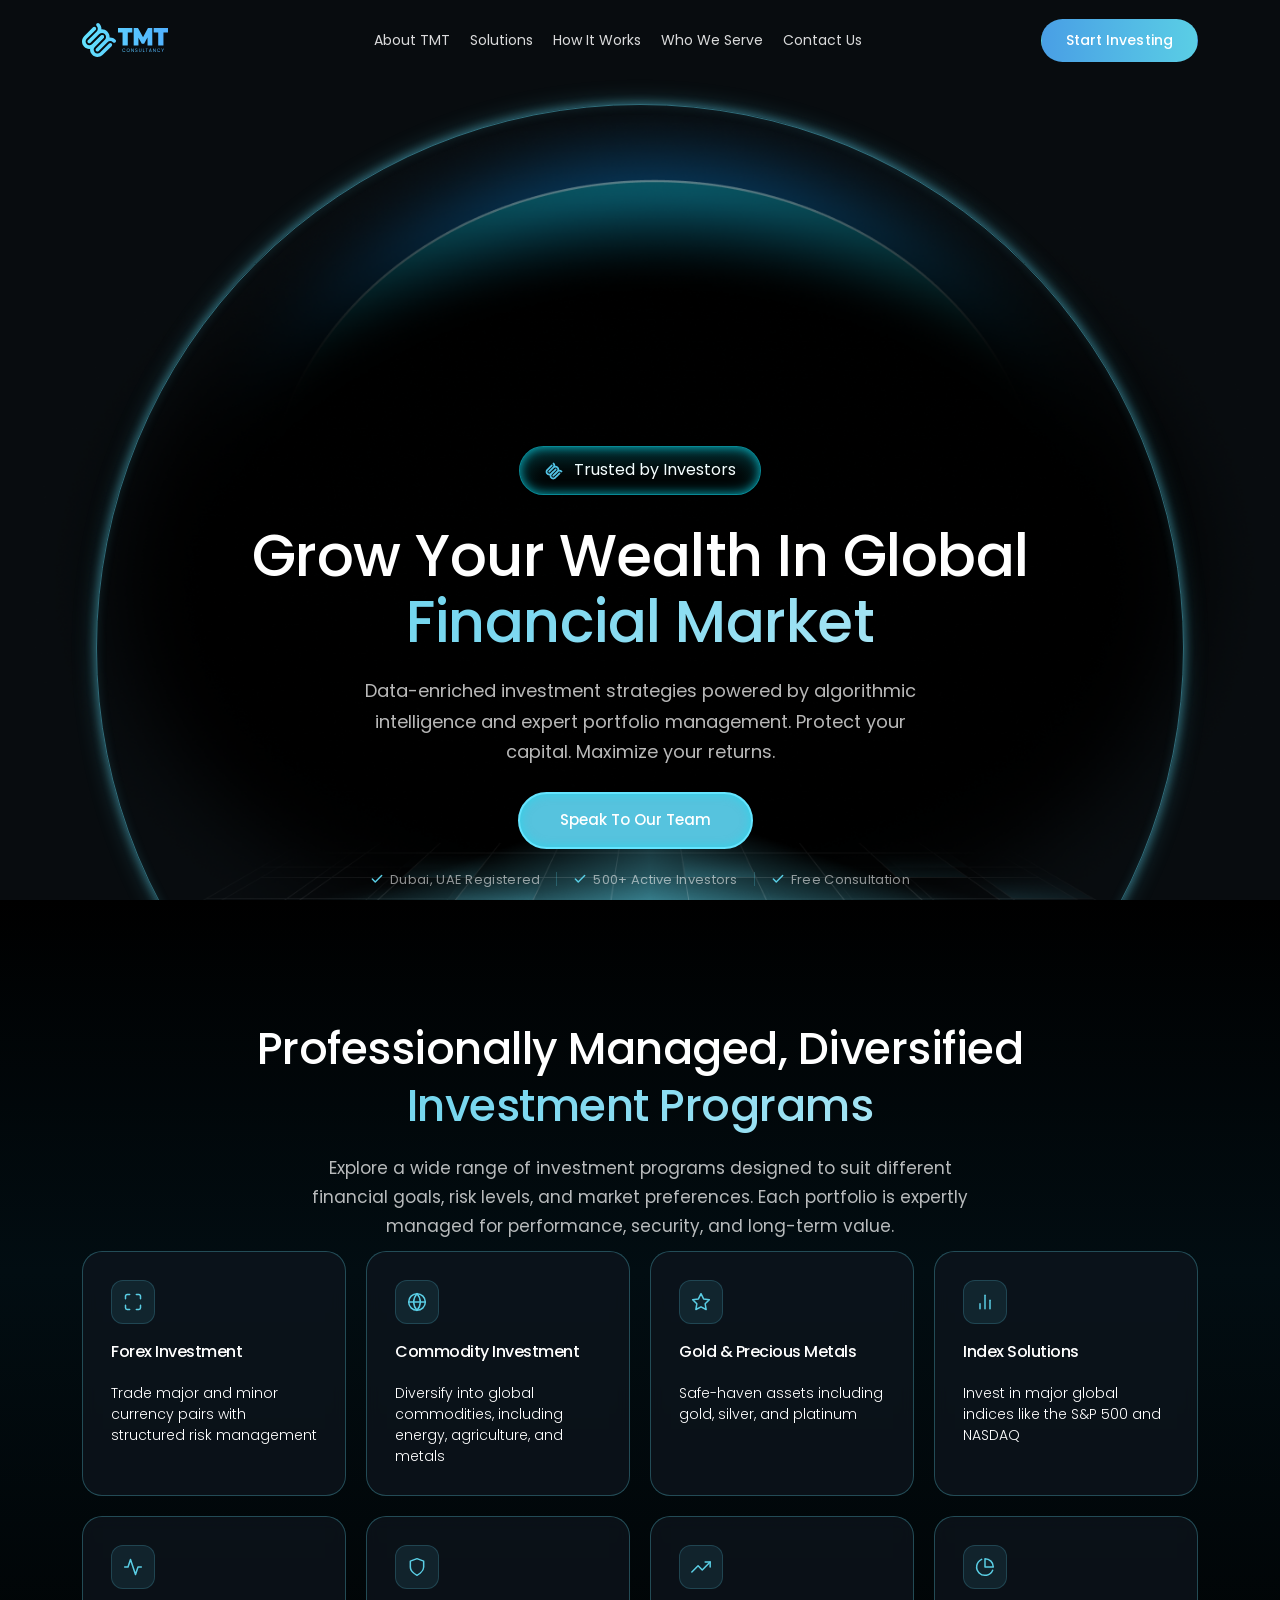
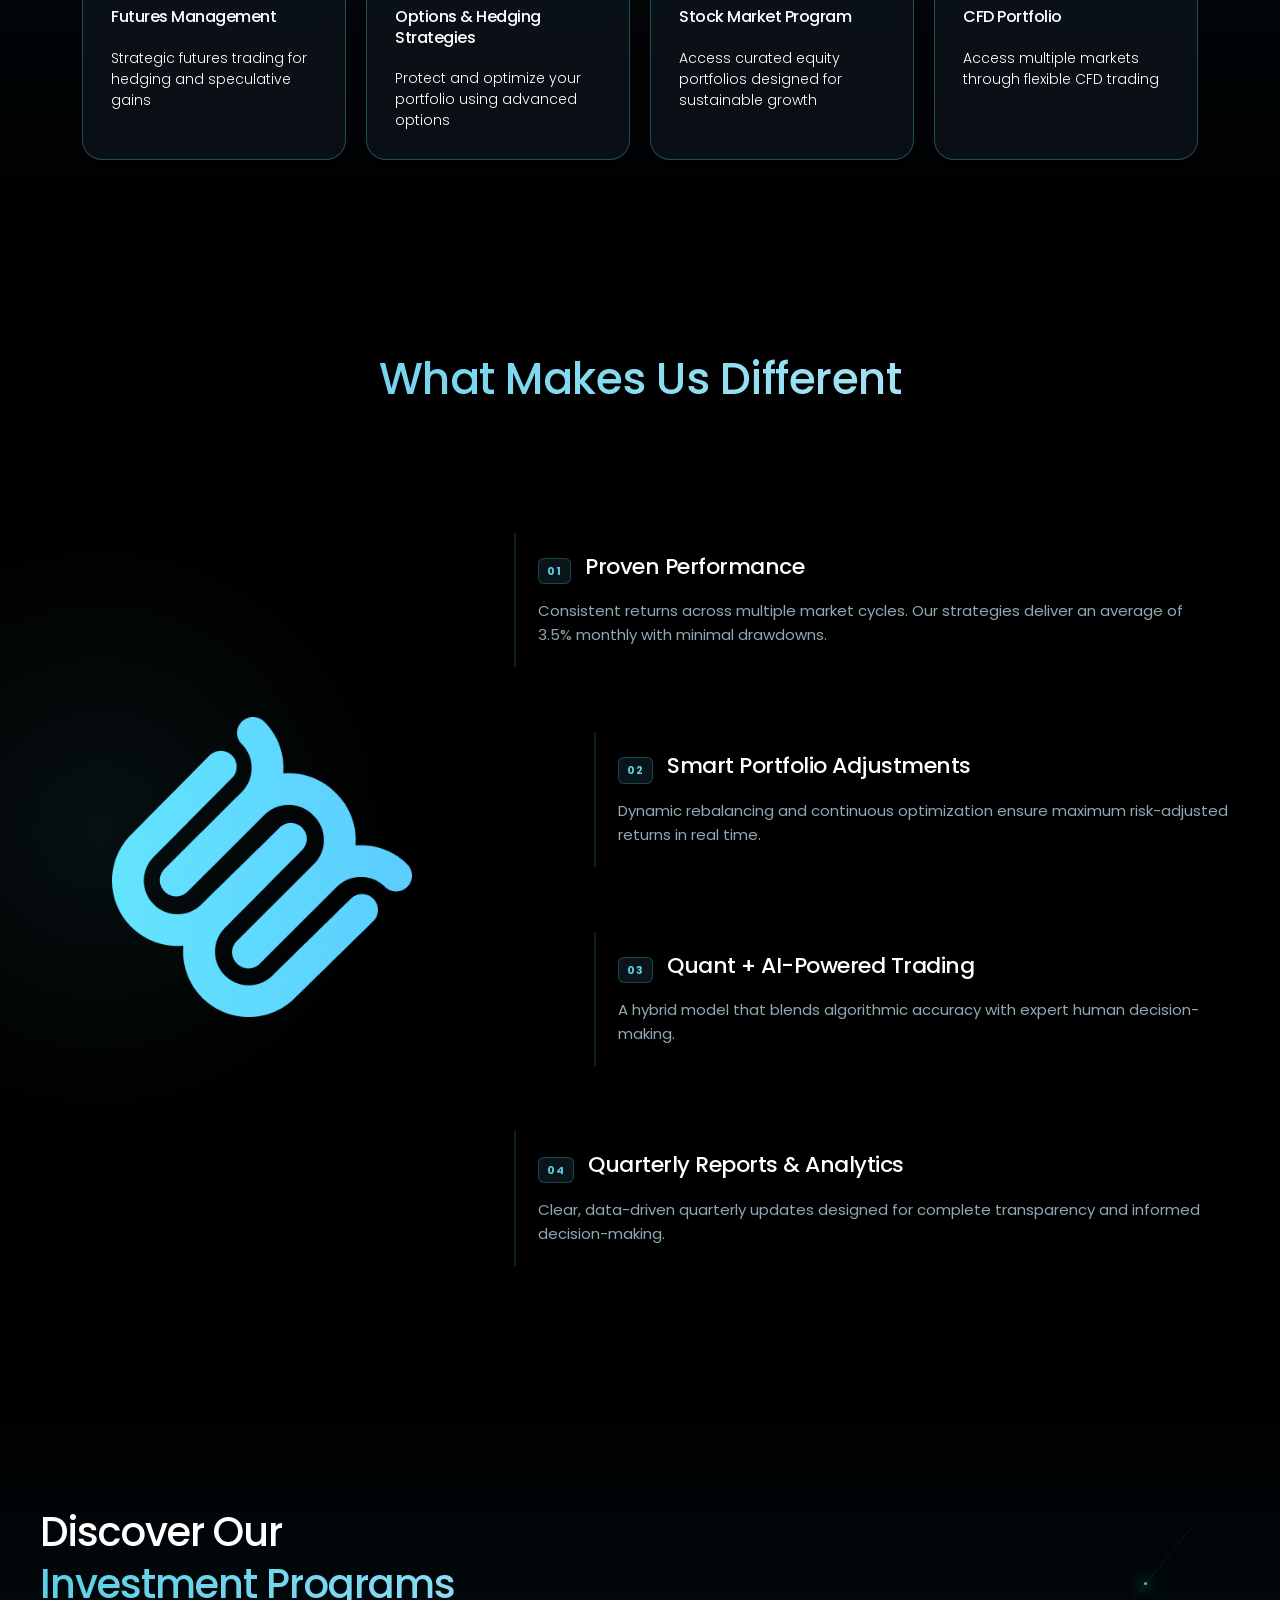
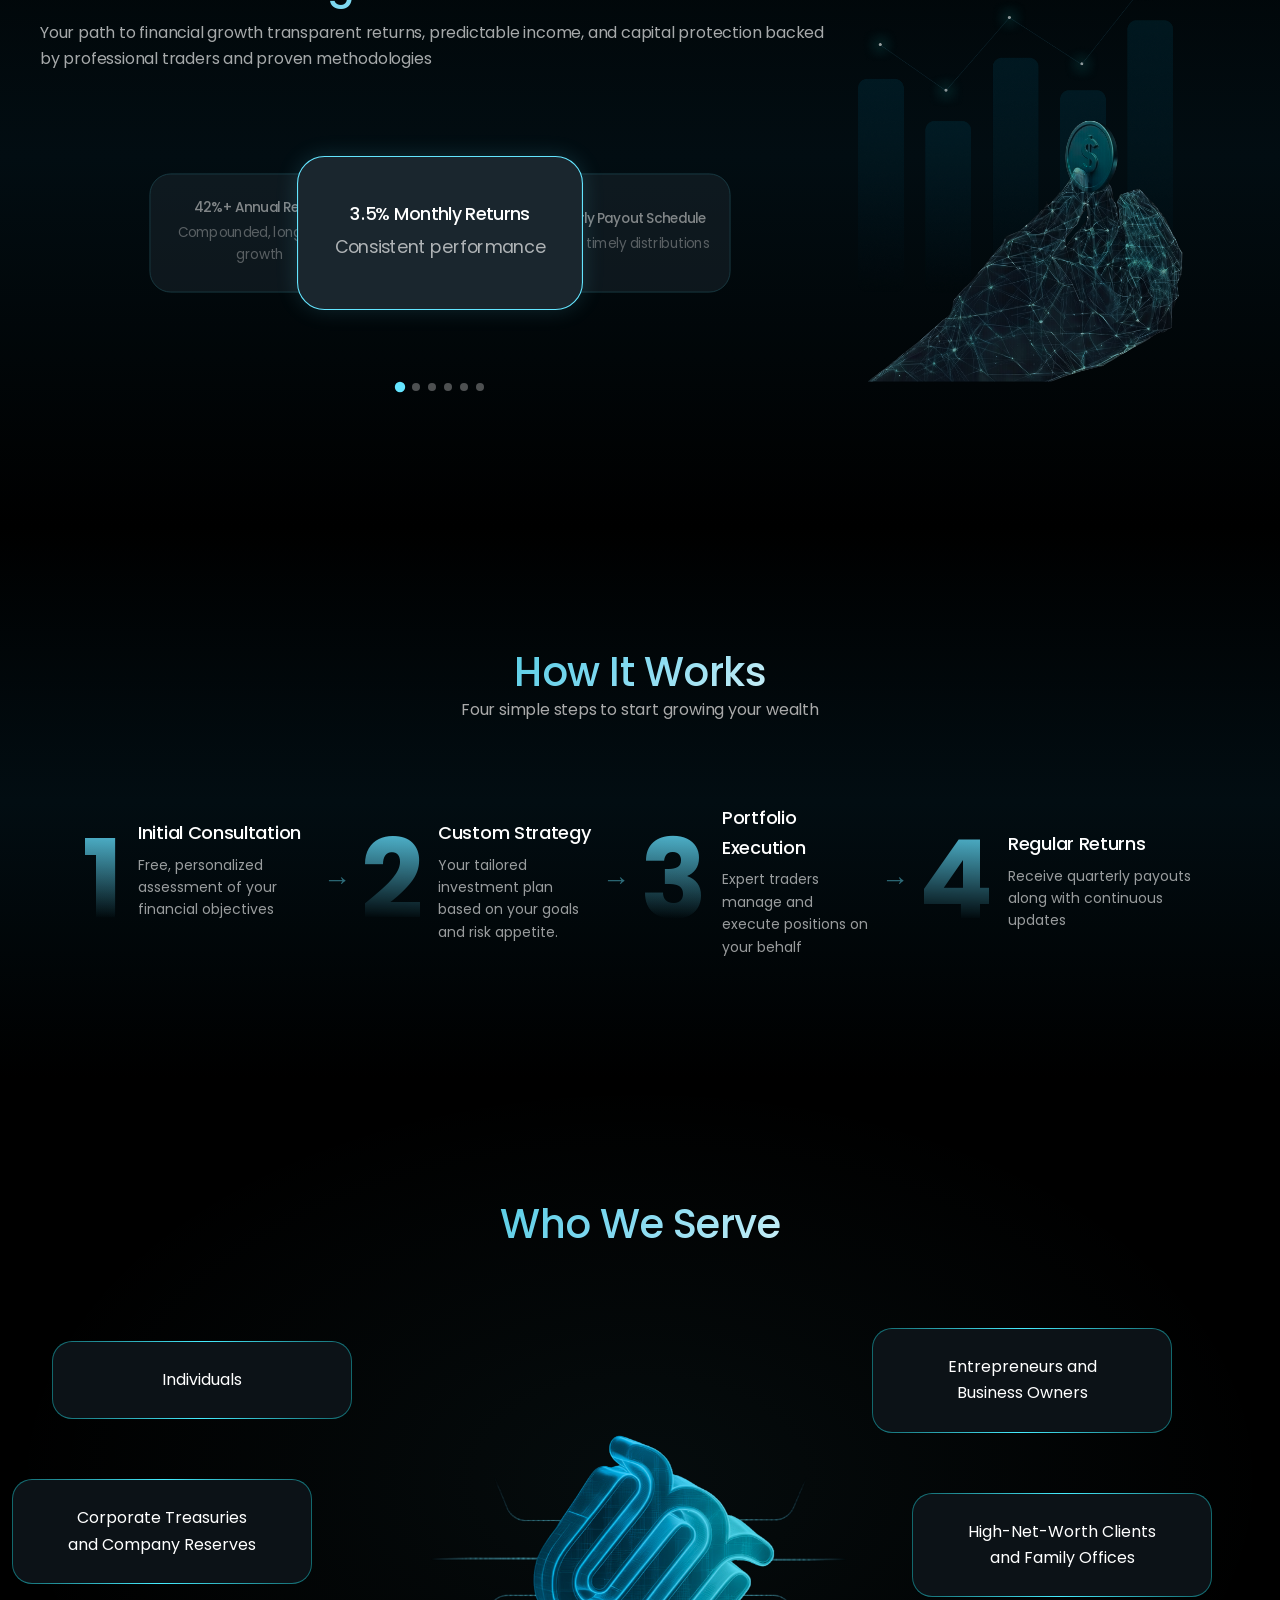
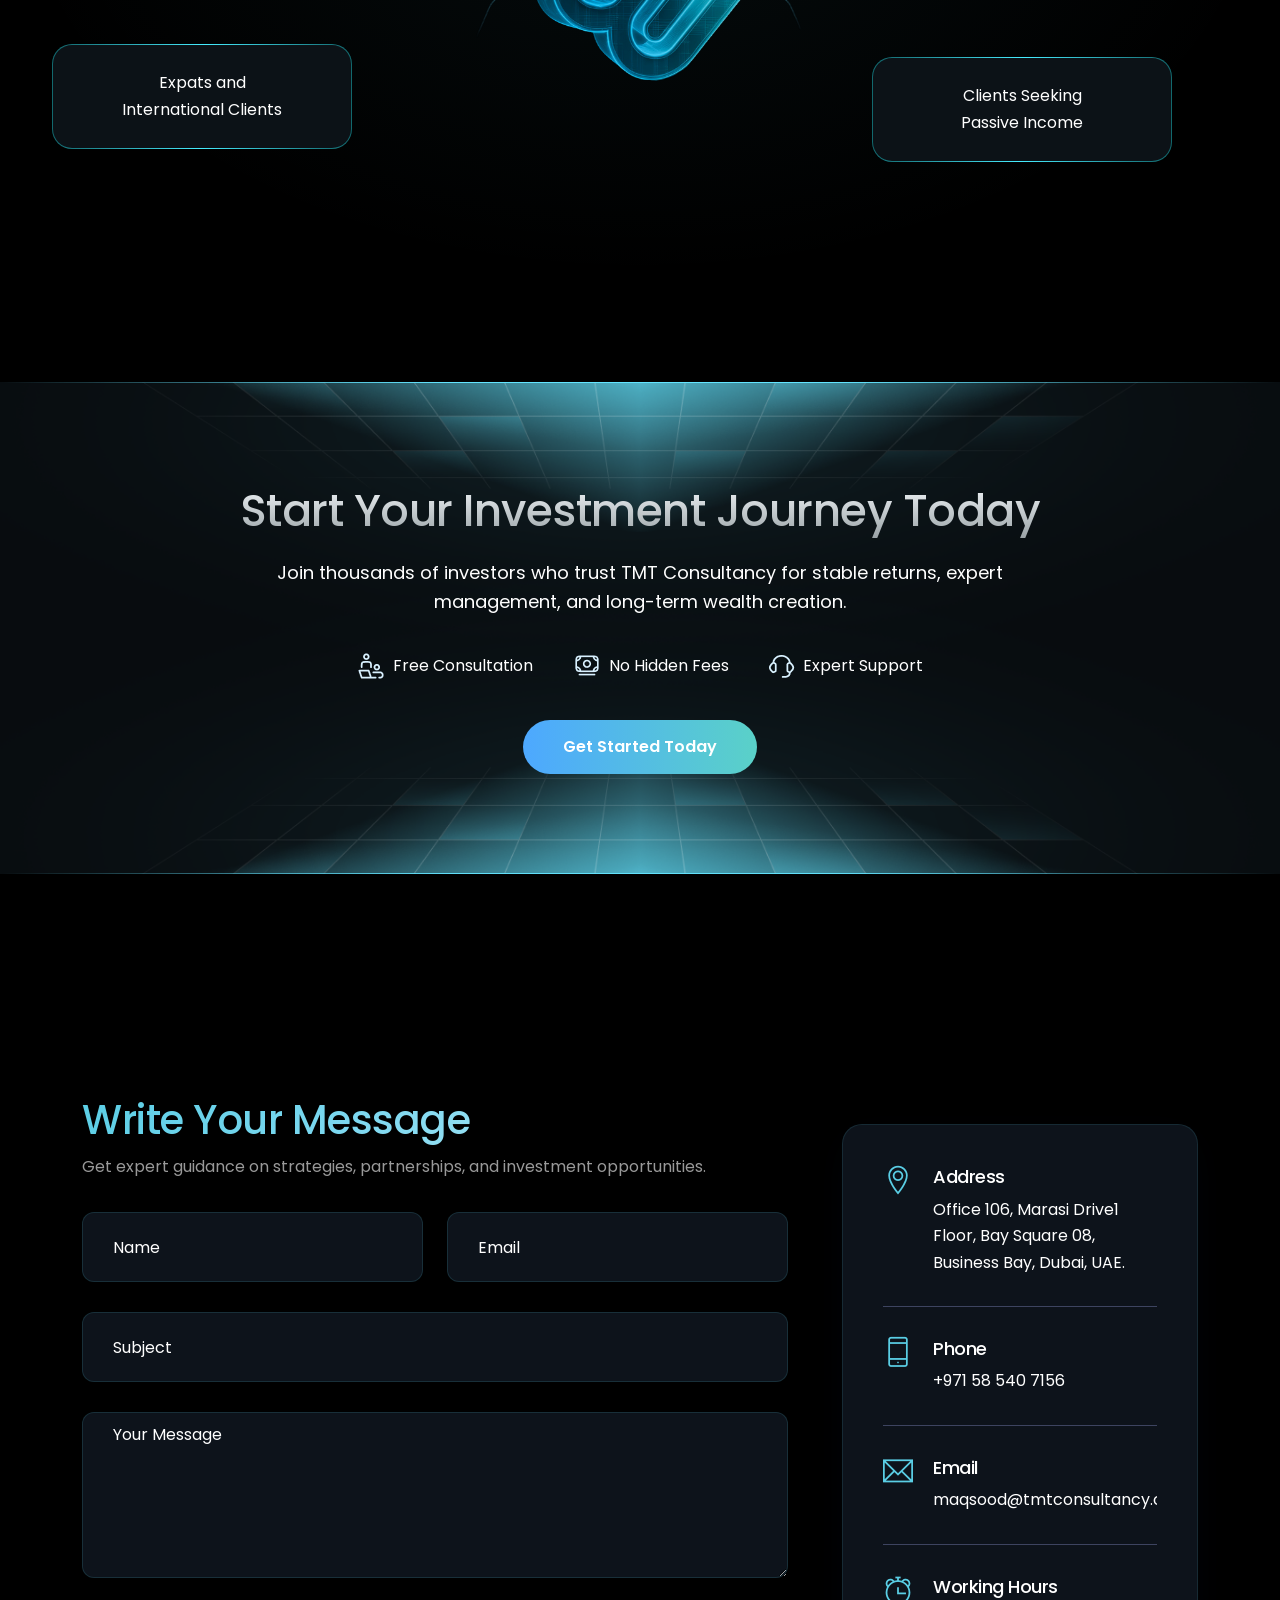
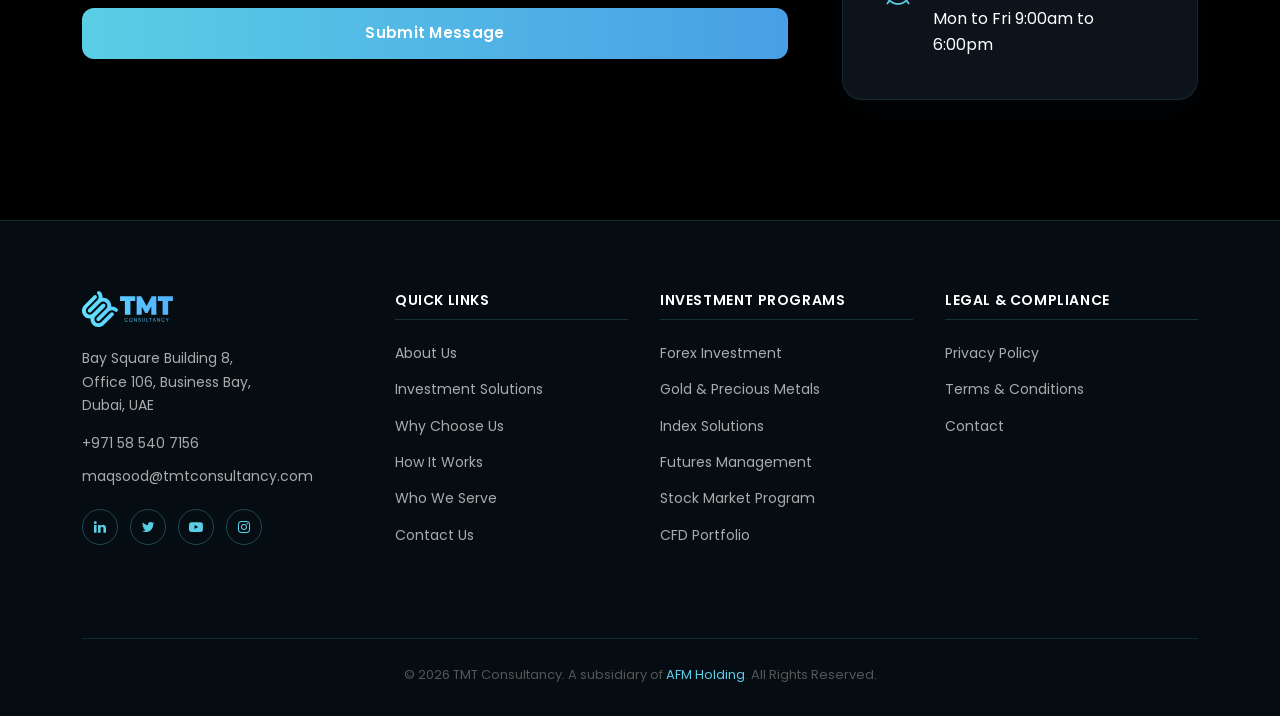
==== commit 3efa3cc4: "Moon ring: pulsing glow border (no sweep/orbit) - Border fades dim → bright teal → dim every 3s - Mu" ====
--- a/index.html
+++ b/index.html
@@ -546,38 +546,40 @@
     z-index: 0;
 }
 
-/* Dim static base ring */
+/* Pulsing glow ring border */
 .moon-light-ring::before {
     content: '';
     position: absolute;
     inset: 0;
     border-radius: 50%;
-    border: 1px solid rgba(90, 206, 229, 0.15);
+    border: 1.5px solid rgba(90, 206, 229, 0.5);
+    box-shadow:
+        0 0 8px 2px rgba(90, 206, 229, 0.4),
+        0 0 20px 6px rgba(90, 206, 229, 0.15),
+        inset 0 0 8px 2px rgba(90, 206, 229, 0.1);
+    animation: ring-glow-pulse 3s ease-in-out infinite;
 }
 
-/* Glowing arc that sweeps around the border */
-.moon-light-ring::after {
-    content: '';
-    position: absolute;
-    inset: -1px;
-    border-radius: 50%;
-    border: 2px solid transparent;
-    border-top-color: rgba(255, 255, 255, 0.95);
-    border-right-color: rgba(90, 206, 229, 0.4);
-    box-shadow:
-        0 0 8px 3px rgba(90, 206, 229, 0.9),
-        0 0 22px 8px rgba(90, 206, 229, 0.5),
-        0 0 50px 15px rgba(90, 206, 229, 0.15);
-    animation: border-light-sweep 6s linear infinite;
+@keyframes ring-glow-pulse {
+    0%, 100% {
+        border-color: rgba(90, 206, 229, 0.25);
+        box-shadow:
+            0 0 6px 2px rgba(90, 206, 229, 0.2),
+            0 0 14px 4px rgba(90, 206, 229, 0.08),
+            inset 0 0 6px 1px rgba(90, 206, 229, 0.05);
+    }
+    50% {
+        border-color: rgba(90, 206, 229, 0.8);
+        box-shadow:
+            0 0 12px 4px rgba(90, 206, 229, 0.7),
+            0 0 30px 10px rgba(90, 206, 229, 0.3),
+            0 0 60px 18px rgba(90, 206, 229, 0.1),
+            inset 0 0 12px 3px rgba(90, 206, 229, 0.15);
+    }
 }
 
-@keyframes border-light-sweep {
-    from { transform: rotate(0deg); }
-    to   { transform: rotate(360deg); }
-}
-
 @media (prefers-reduced-motion: reduce) {
-    .moon-light-ring::after { animation: none; }
+    .moon-light-ring::before { animation: none; }
 }
 </style>
 
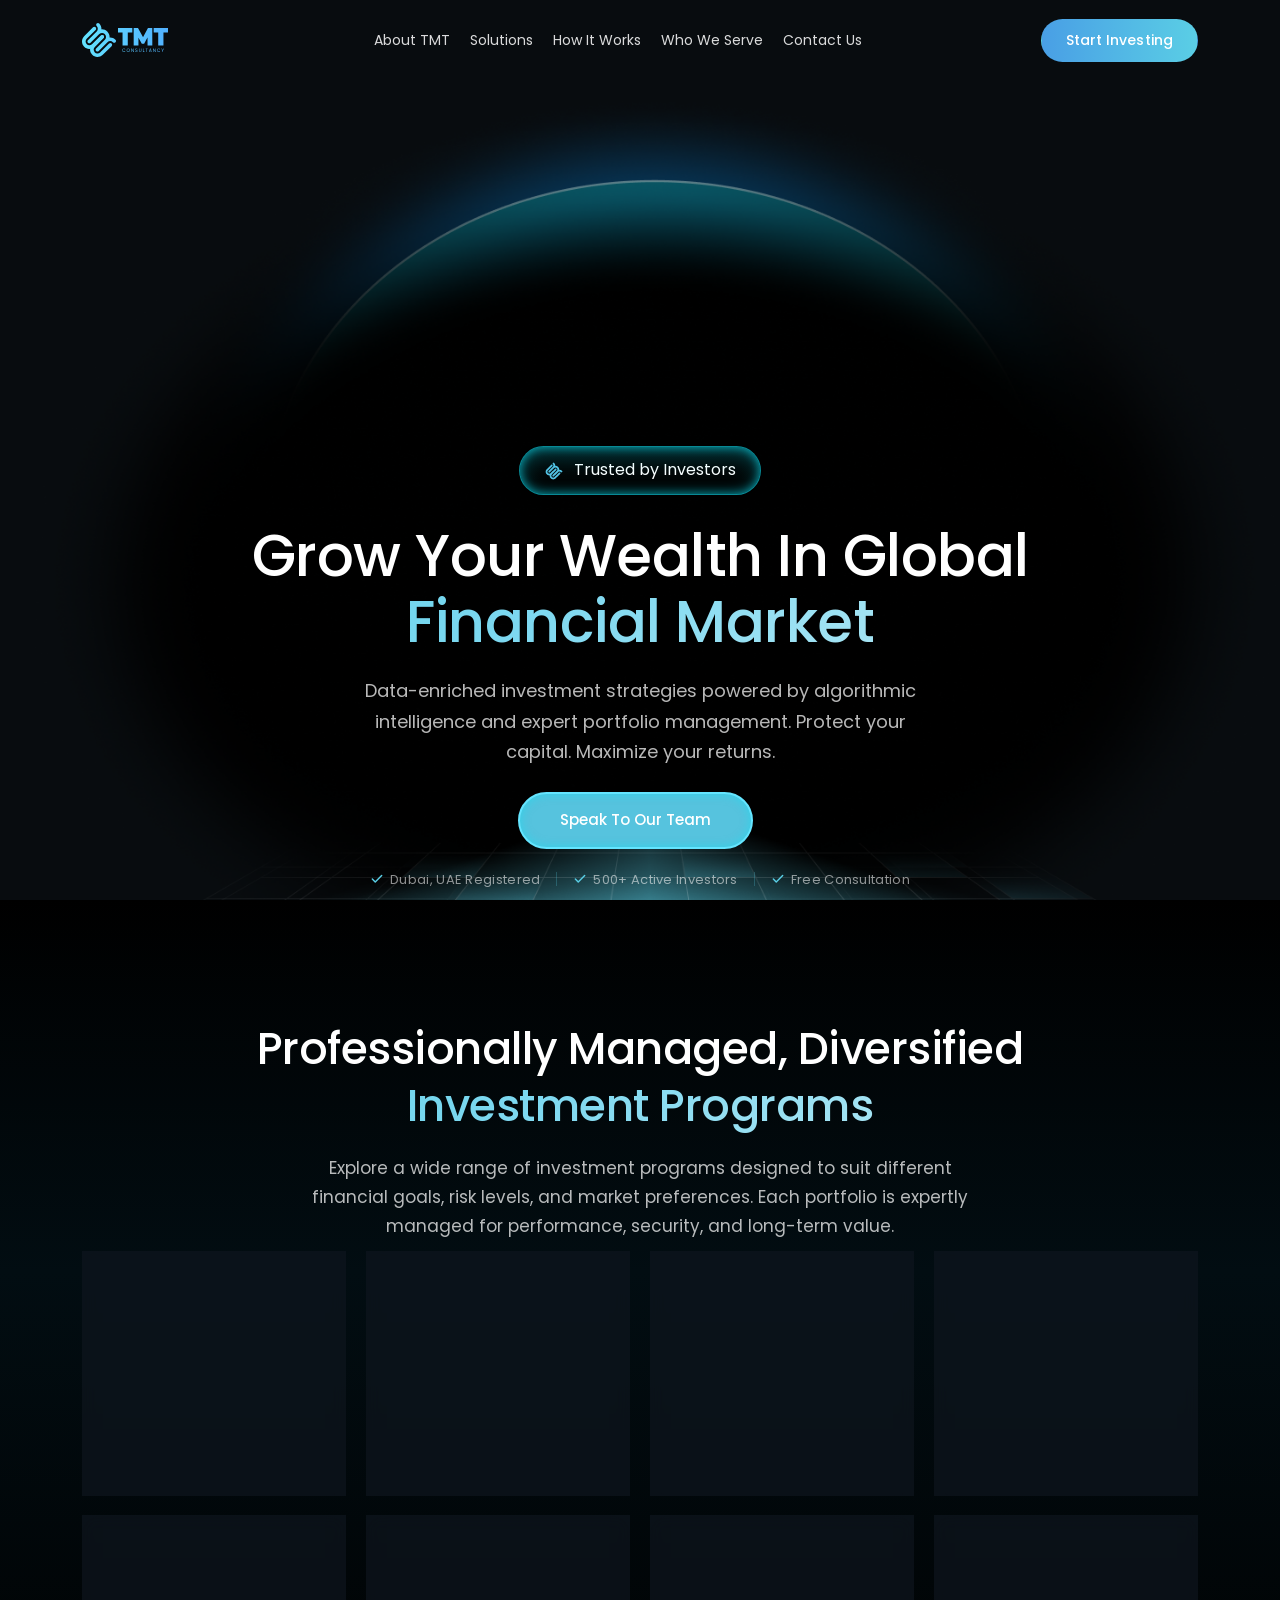
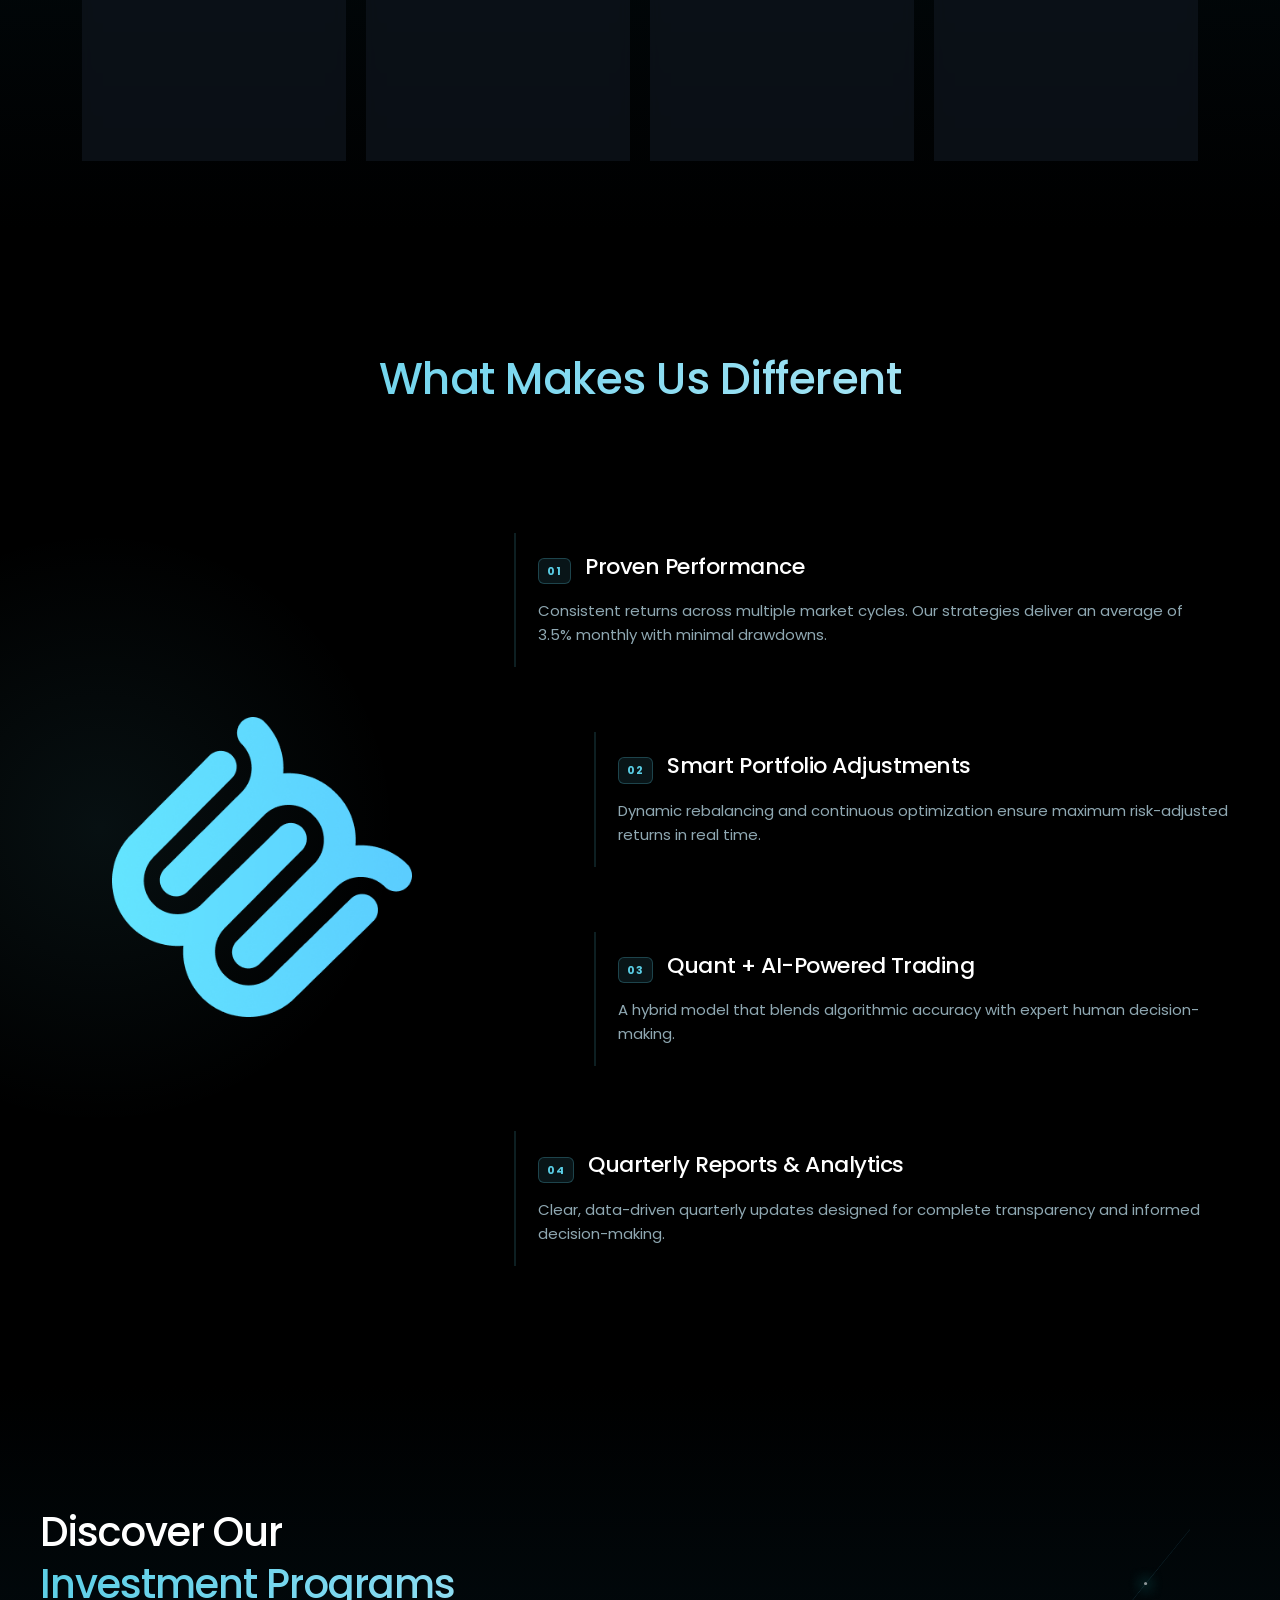
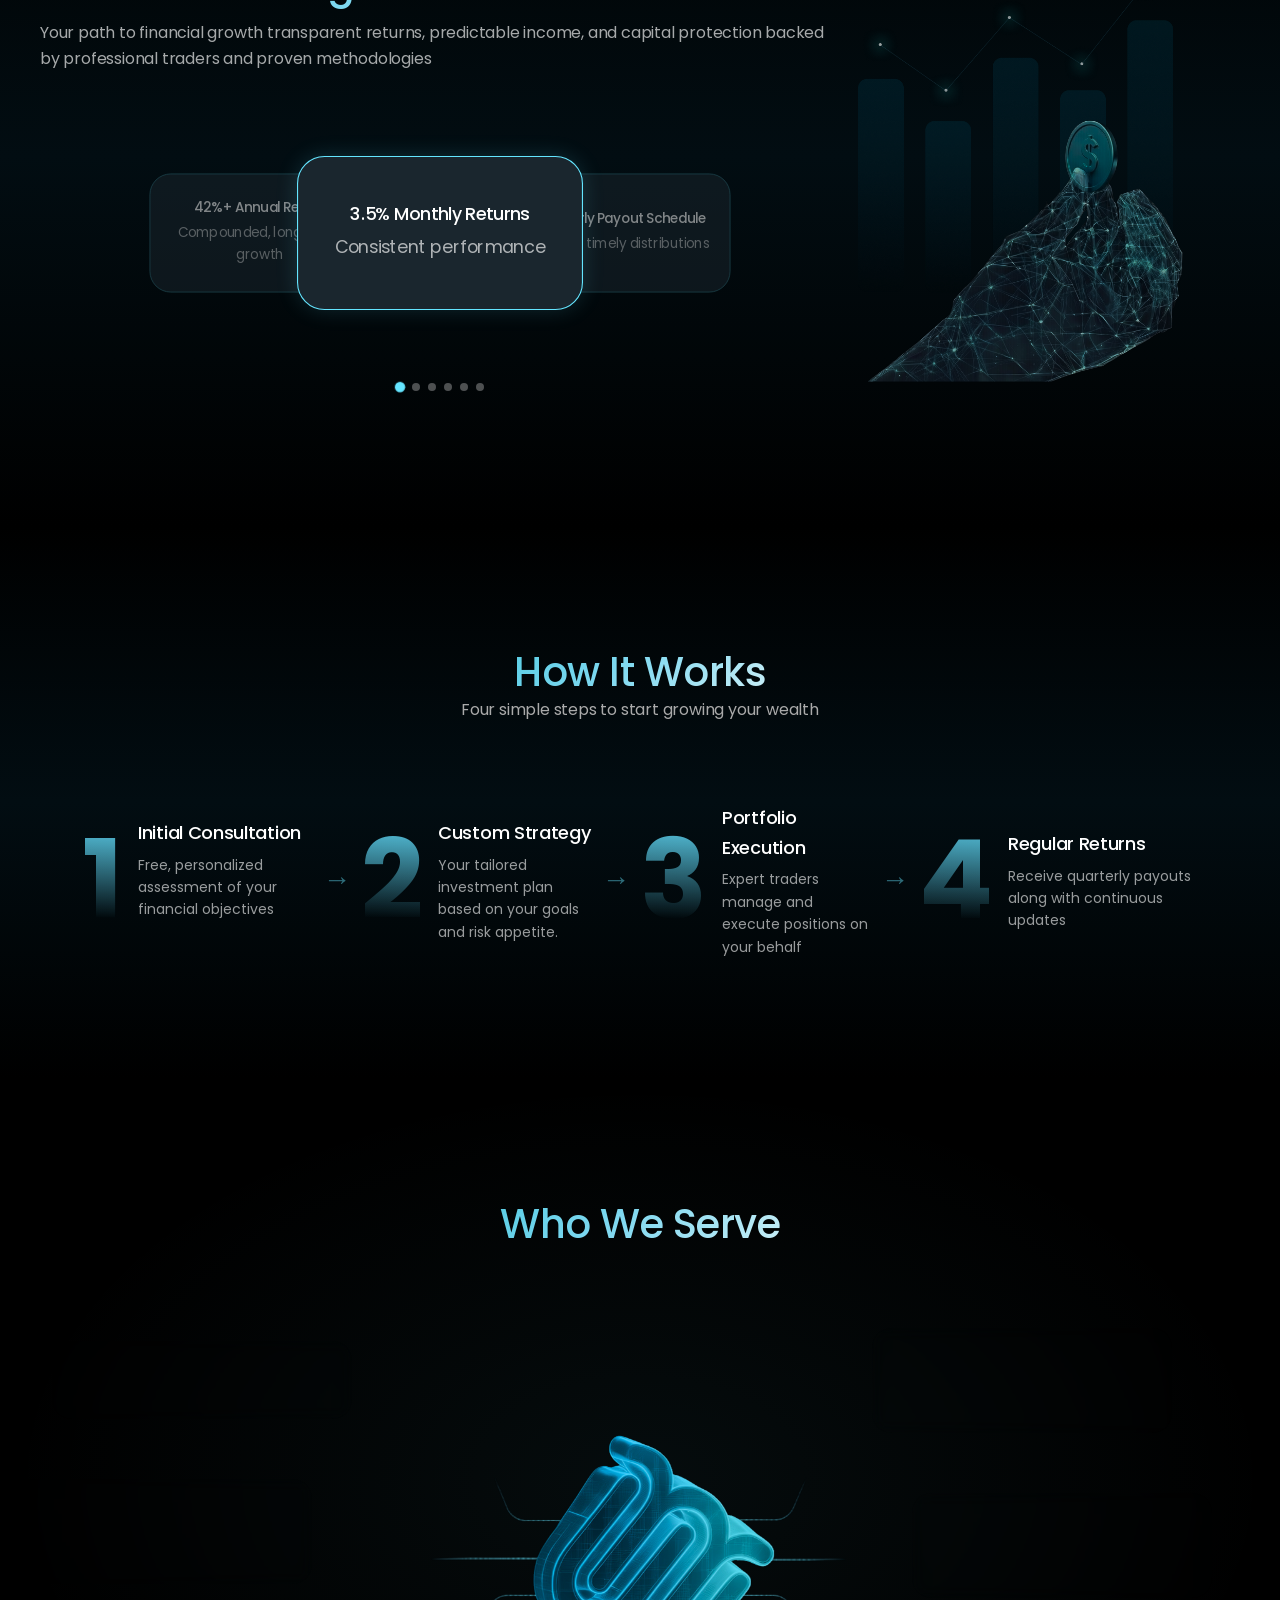
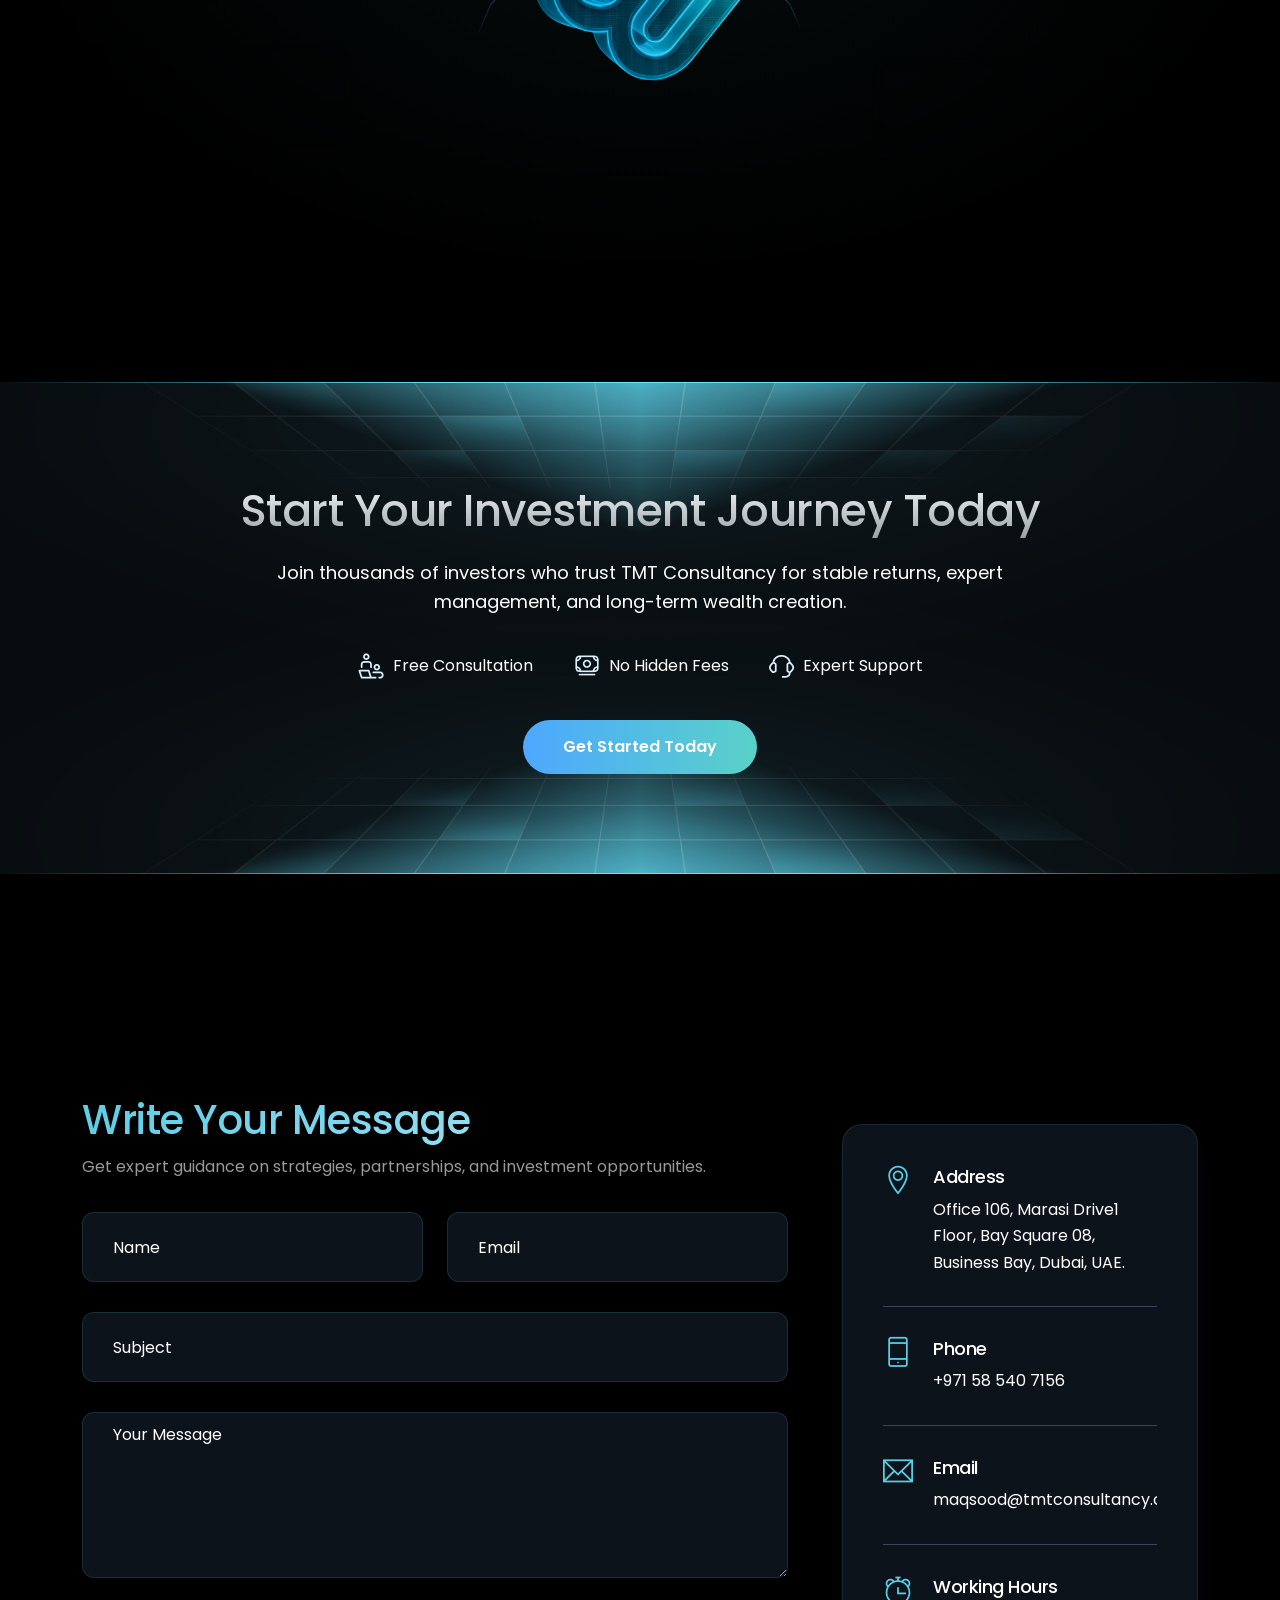
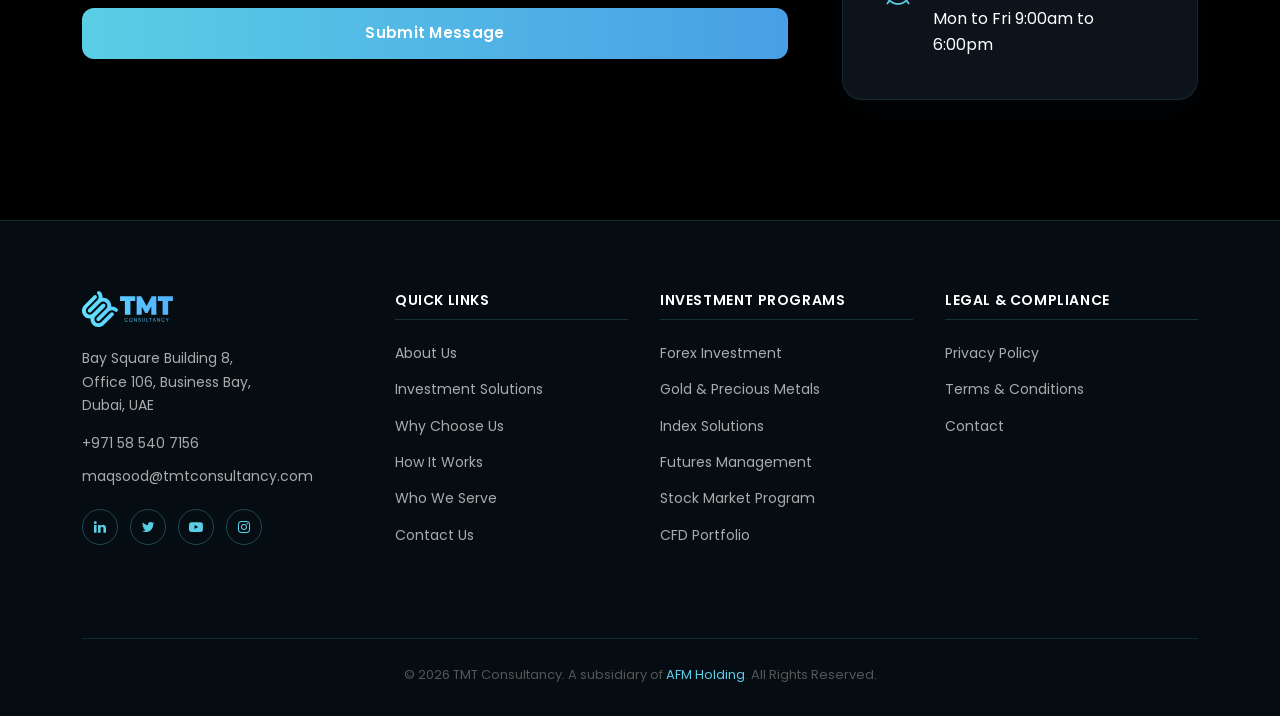
==== commit 74961030: "Remove moon ring glow animation entirely Co-Authored-By: Claude Sonnet 4.6 <noreply@anthropic.com>" ====
--- a/index.html
+++ b/index.html
@@ -533,54 +533,6 @@
   visibility: visible !important;
 }
 
-/* ── Moon border lighting ── */
-.moon-light-ring {
-    position: absolute;
-    top: 72%;
-    left: 50%;
-    transform: translate(-50%, -50%);
-    width: 85vw;
-    height: 85vw;
-    border-radius: 50%;
-    pointer-events: none;
-    z-index: 0;
-}
-
-/* Pulsing glow ring border */
-.moon-light-ring::before {
-    content: '';
-    position: absolute;
-    inset: 0;
-    border-radius: 50%;
-    border: 1.5px solid rgba(90, 206, 229, 0.5);
-    box-shadow:
-        0 0 8px 2px rgba(90, 206, 229, 0.4),
-        0 0 20px 6px rgba(90, 206, 229, 0.15),
-        inset 0 0 8px 2px rgba(90, 206, 229, 0.1);
-    animation: ring-glow-pulse 3s ease-in-out infinite;
-}
-
-@keyframes ring-glow-pulse {
-    0%, 100% {
-        border-color: rgba(90, 206, 229, 0.25);
-        box-shadow:
-            0 0 6px 2px rgba(90, 206, 229, 0.2),
-            0 0 14px 4px rgba(90, 206, 229, 0.08),
-            inset 0 0 6px 1px rgba(90, 206, 229, 0.05);
-    }
-    50% {
-        border-color: rgba(90, 206, 229, 0.8);
-        box-shadow:
-            0 0 12px 4px rgba(90, 206, 229, 0.7),
-            0 0 30px 10px rgba(90, 206, 229, 0.3),
-            0 0 60px 18px rgba(90, 206, 229, 0.1),
-            inset 0 0 12px 3px rgba(90, 206, 229, 0.15);
-    }
-}
-
-@media (prefers-reduced-motion: reduce) {
-    .moon-light-ring::before { animation: none; }
-}
 </style>
 
 <body data-spy="scroll" data-offset="80">
@@ -638,8 +590,6 @@
 
 	<!-- START HOME -->
 	<section id="home" class="home_bg">
-		<!-- Moon border lighting animation -->
-		<div class="moon-light-ring" aria-hidden="true"></div>
 		<div class="container">
 			<div class="row">
 				<div class="col-lg-12 col-sm-12 col-xs-12">
--- a/assets/css/style-two.css
+++ b/assets/css/style-two.css
@@ -414,7 +414,6 @@
 	position: relative;
 	padding-bottom: 0;
 	min-height: 100vh;
-	overflow: hidden;
 }
 .hero-text h2 {
 	color: #fff;
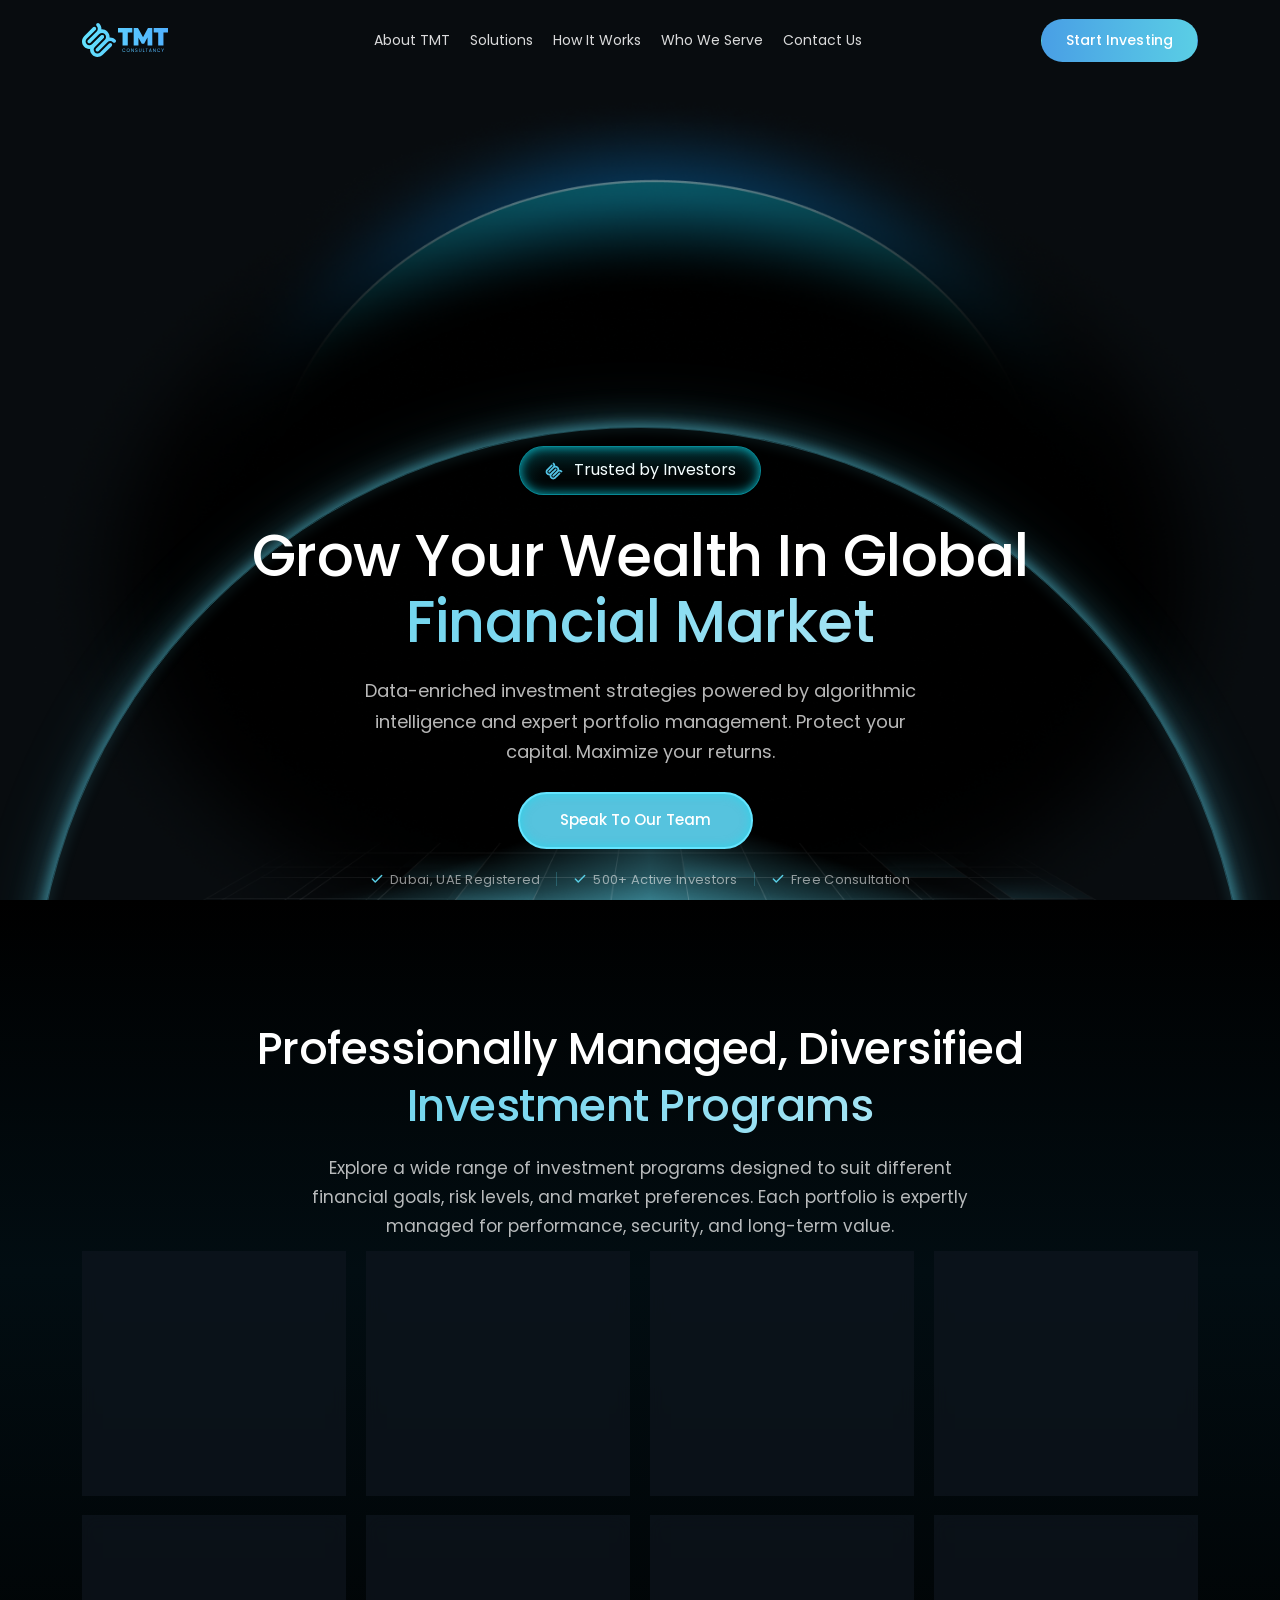
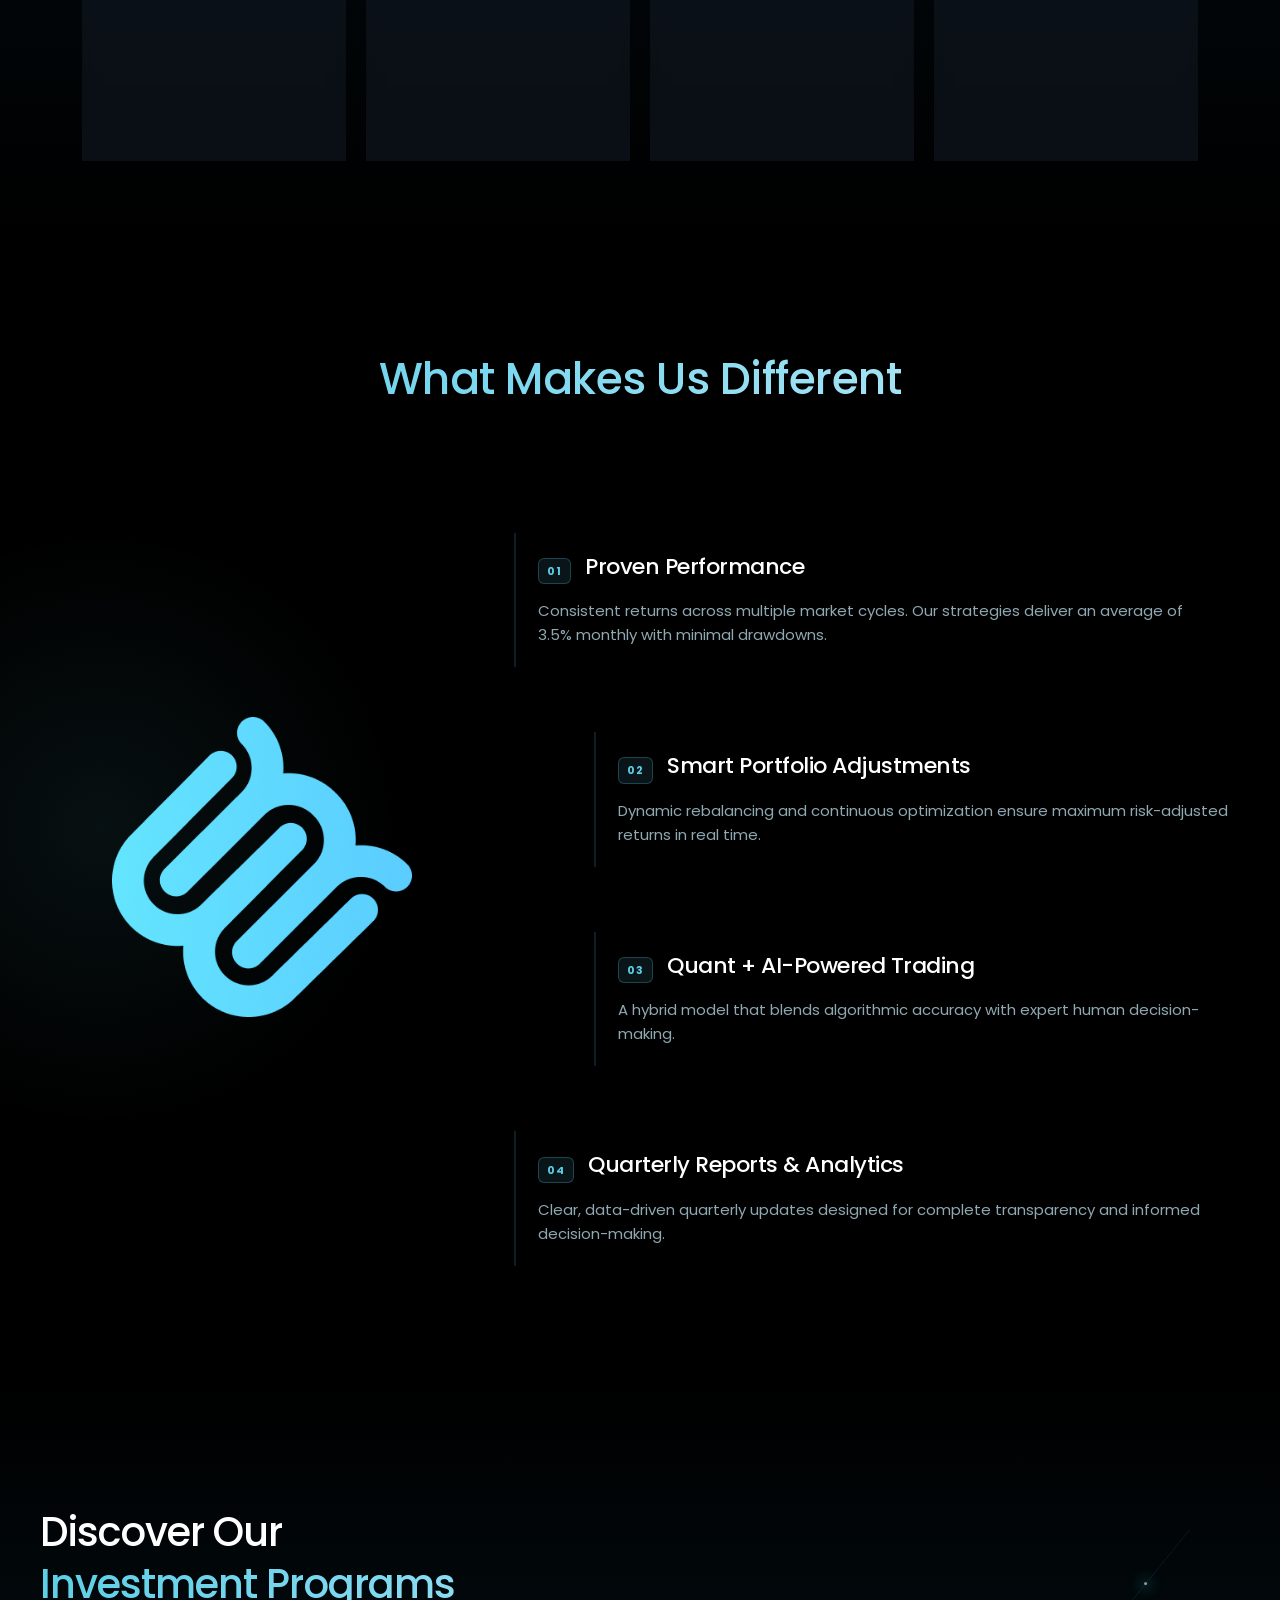
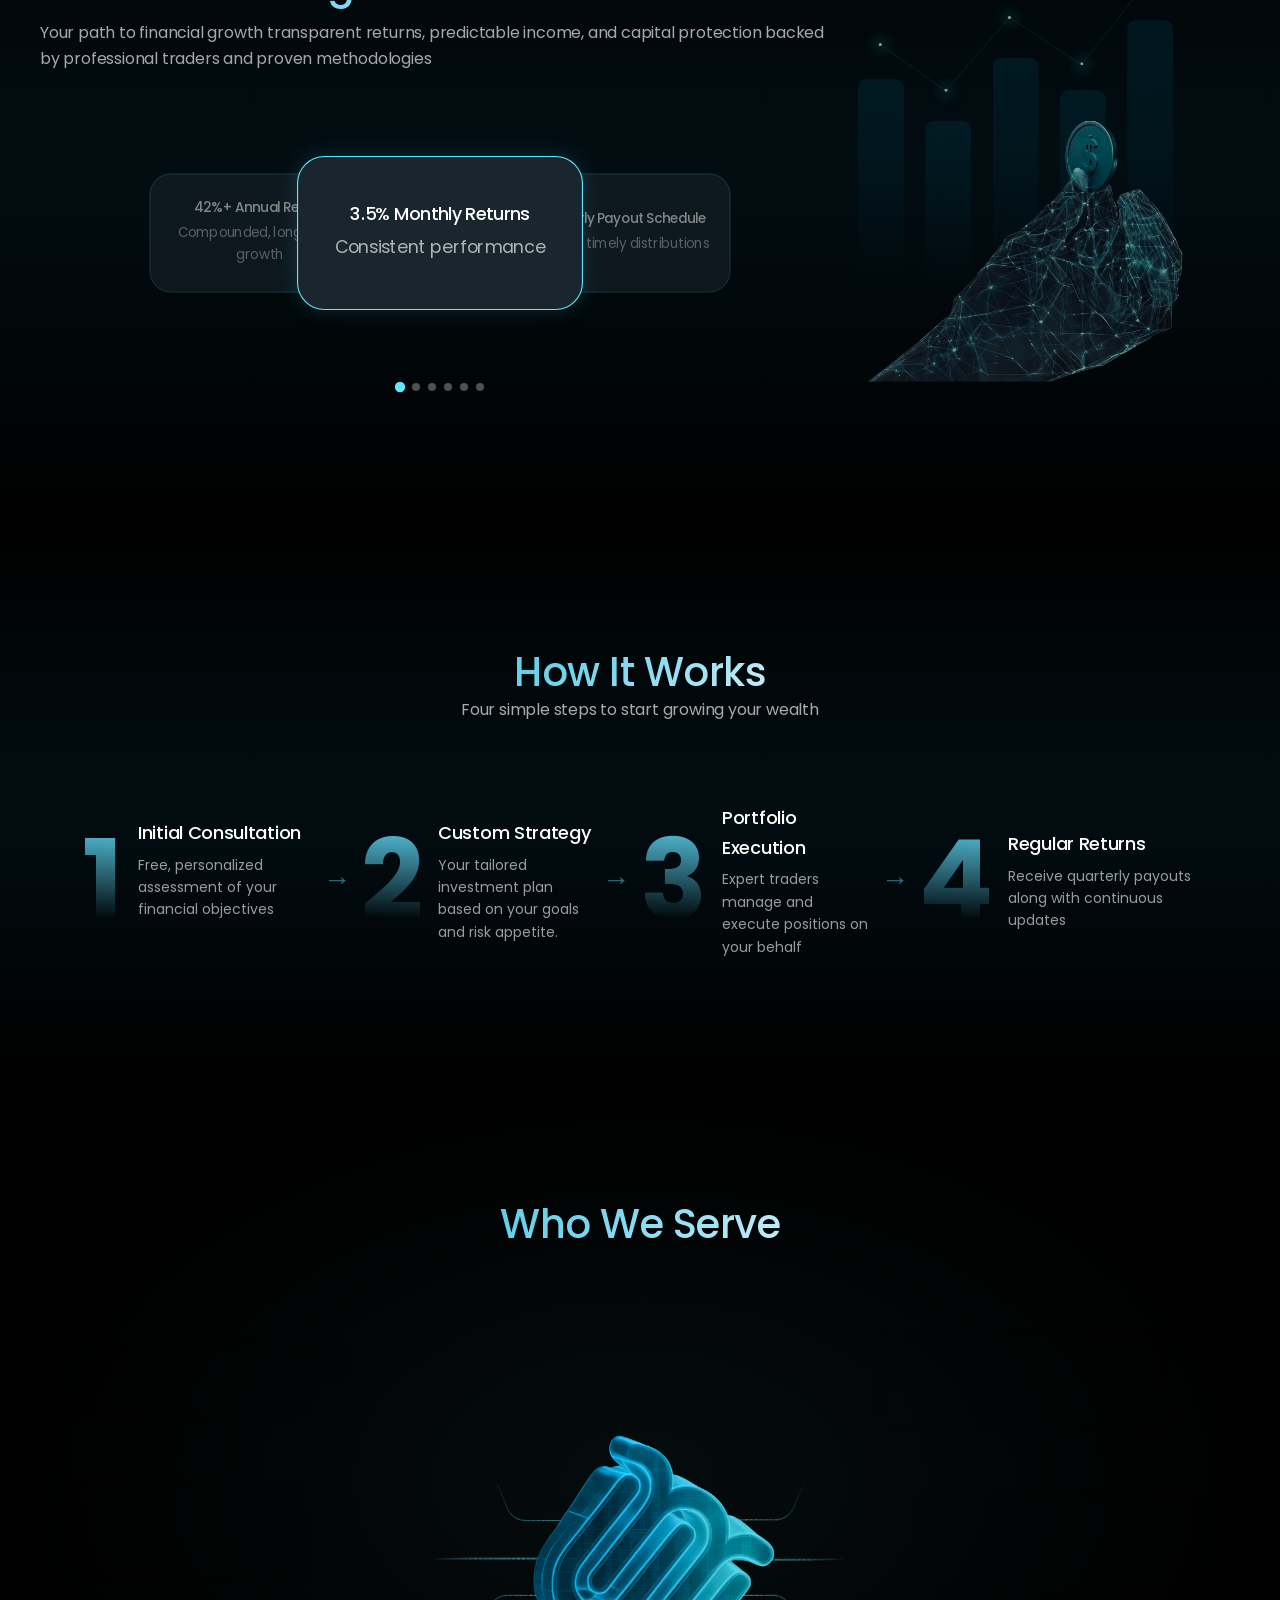
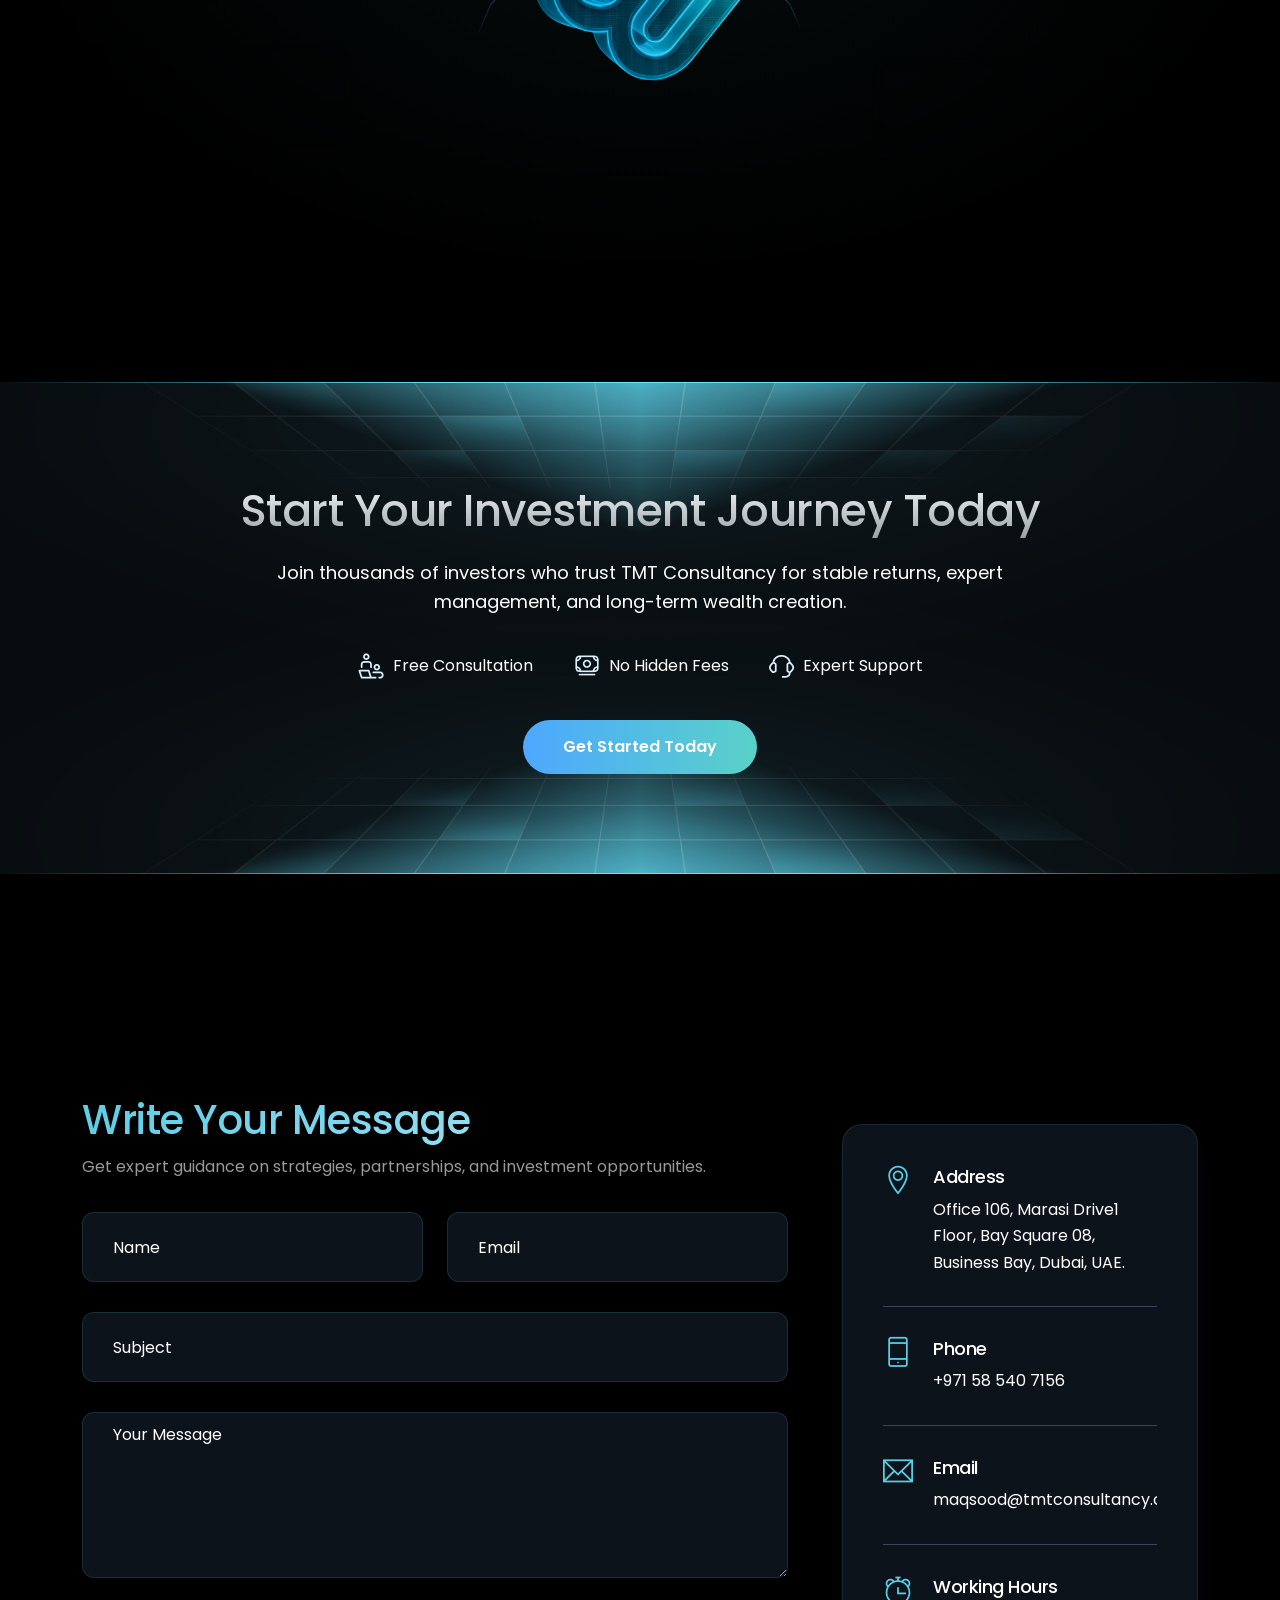
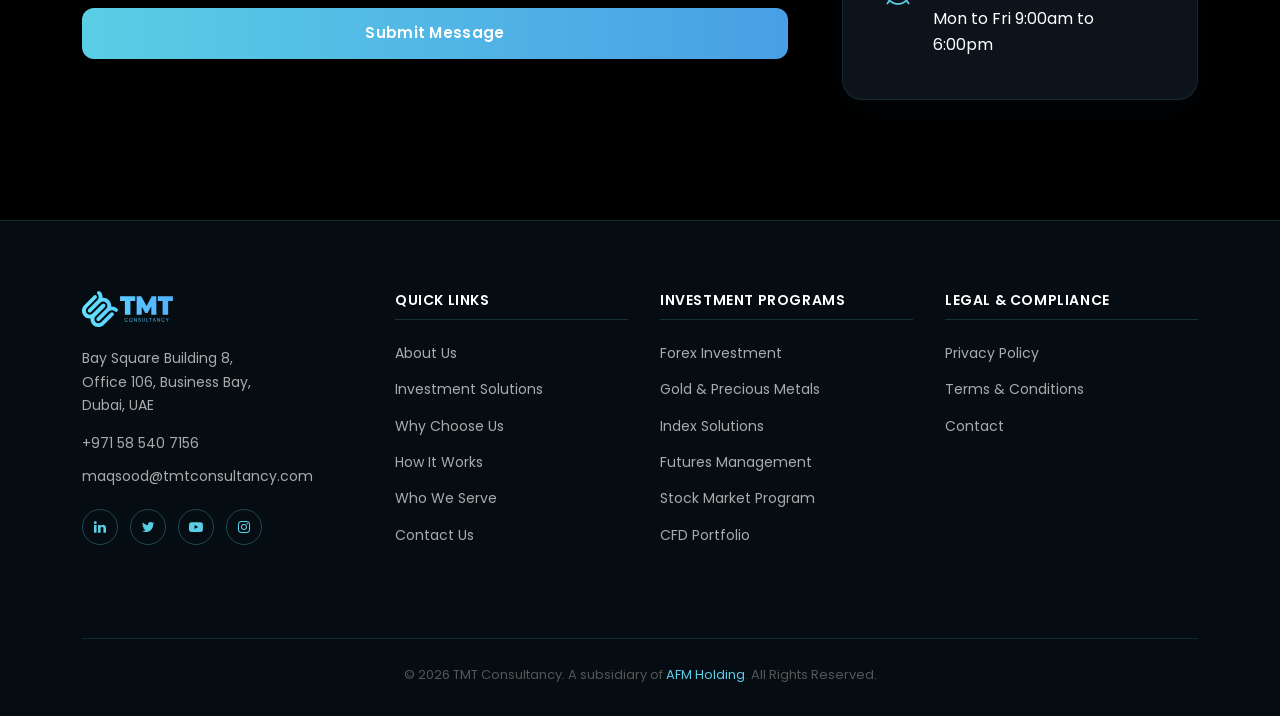
==== commit 3b5ff379: "Add pulsing glow directly on background moon arc - .moon-arc-glow ring sized/positioned to overlay t" ====
--- a/index.html
+++ b/index.html
@@ -533,6 +533,49 @@
   visibility: visible !important;
 }
 
+/* ── Moon arc glow ── */
+.moon-arc-glow {
+    position: absolute;
+    top: 115%;
+    left: 50%;
+    transform: translate(-50%, -50%);
+    width: 95vw;
+    height: 95vw;
+    border-radius: 50%;
+    pointer-events: none;
+    z-index: 0;
+    border: 1.5px solid rgba(90, 206, 229, 0.35);
+    box-shadow:
+        0 0 12px 4px rgba(90, 206, 229, 0.45),
+        0 0 30px 10px rgba(90, 206, 229, 0.2),
+        0 0 60px 20px rgba(90, 206, 229, 0.08),
+        inset 0 0 12px 4px rgba(90, 206, 229, 0.1);
+    animation: arc-glow-pulse 3s ease-in-out infinite;
+}
+
+@keyframes arc-glow-pulse {
+    0%, 100% {
+        border-color: rgba(90, 206, 229, 0.2);
+        box-shadow:
+            0 0 8px 2px rgba(90, 206, 229, 0.25),
+            0 0 20px 6px rgba(90, 206, 229, 0.1),
+            0 0 40px 12px rgba(90, 206, 229, 0.05),
+            inset 0 0 8px 2px rgba(90, 206, 229, 0.06);
+    }
+    50% {
+        border-color: rgba(90, 206, 229, 0.75);
+        box-shadow:
+            0 0 16px 5px rgba(90, 206, 229, 0.7),
+            0 0 40px 14px rgba(90, 206, 229, 0.35),
+            0 0 80px 25px rgba(90, 206, 229, 0.12),
+            inset 0 0 16px 5px rgba(90, 206, 229, 0.15);
+    }
+}
+
+@media (prefers-reduced-motion: reduce) {
+    .moon-arc-glow { animation: none; }
+}
+
 </style>
 
 <body data-spy="scroll" data-offset="80">
@@ -590,6 +633,7 @@
 
 	<!-- START HOME -->
 	<section id="home" class="home_bg">
+		<div class="moon-arc-glow" aria-hidden="true"></div>
 		<div class="container">
 			<div class="row">
 				<div class="col-lg-12 col-sm-12 col-xs-12">
--- a/assets/css/style-two.css
+++ b/assets/css/style-two.css
@@ -414,6 +414,7 @@
 	position: relative;
 	padding-bottom: 0;
 	min-height: 100vh;
+	overflow: hidden;
 }
 .hero-text h2 {
 	color: #fff;
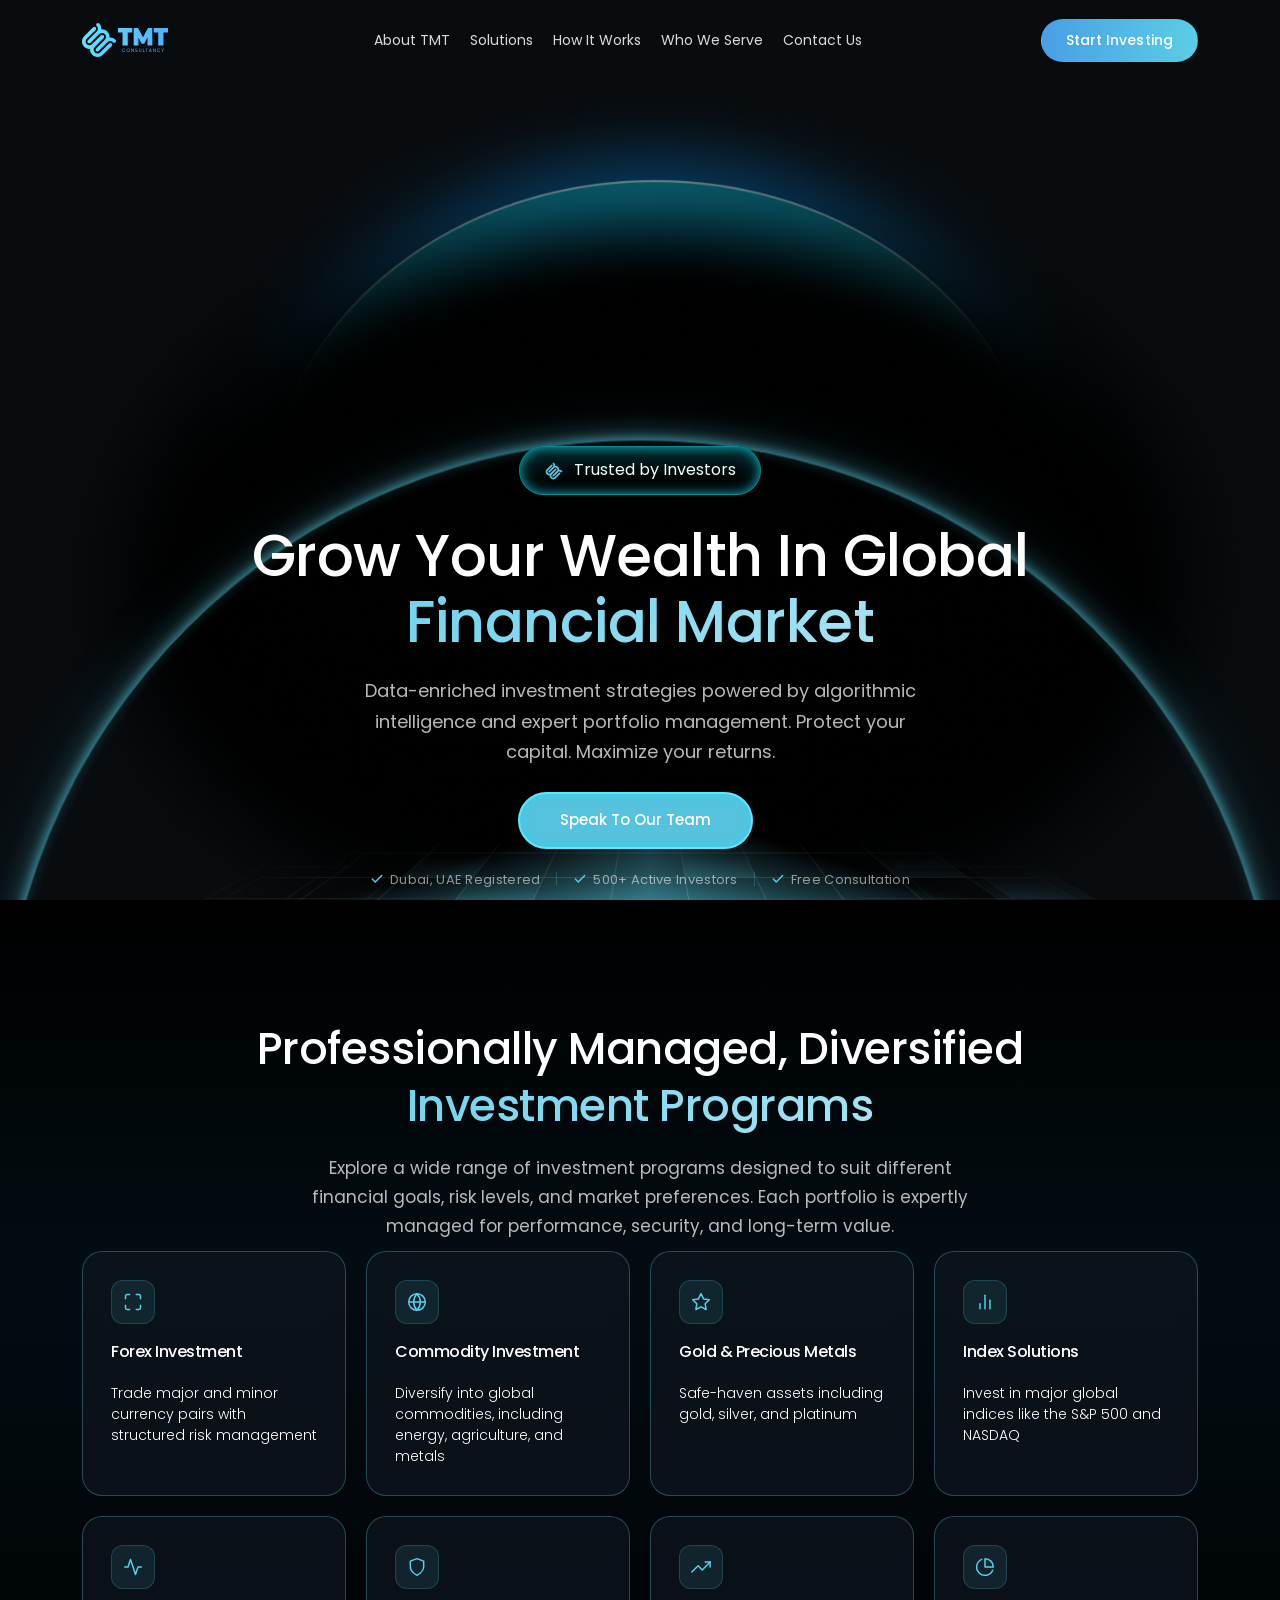
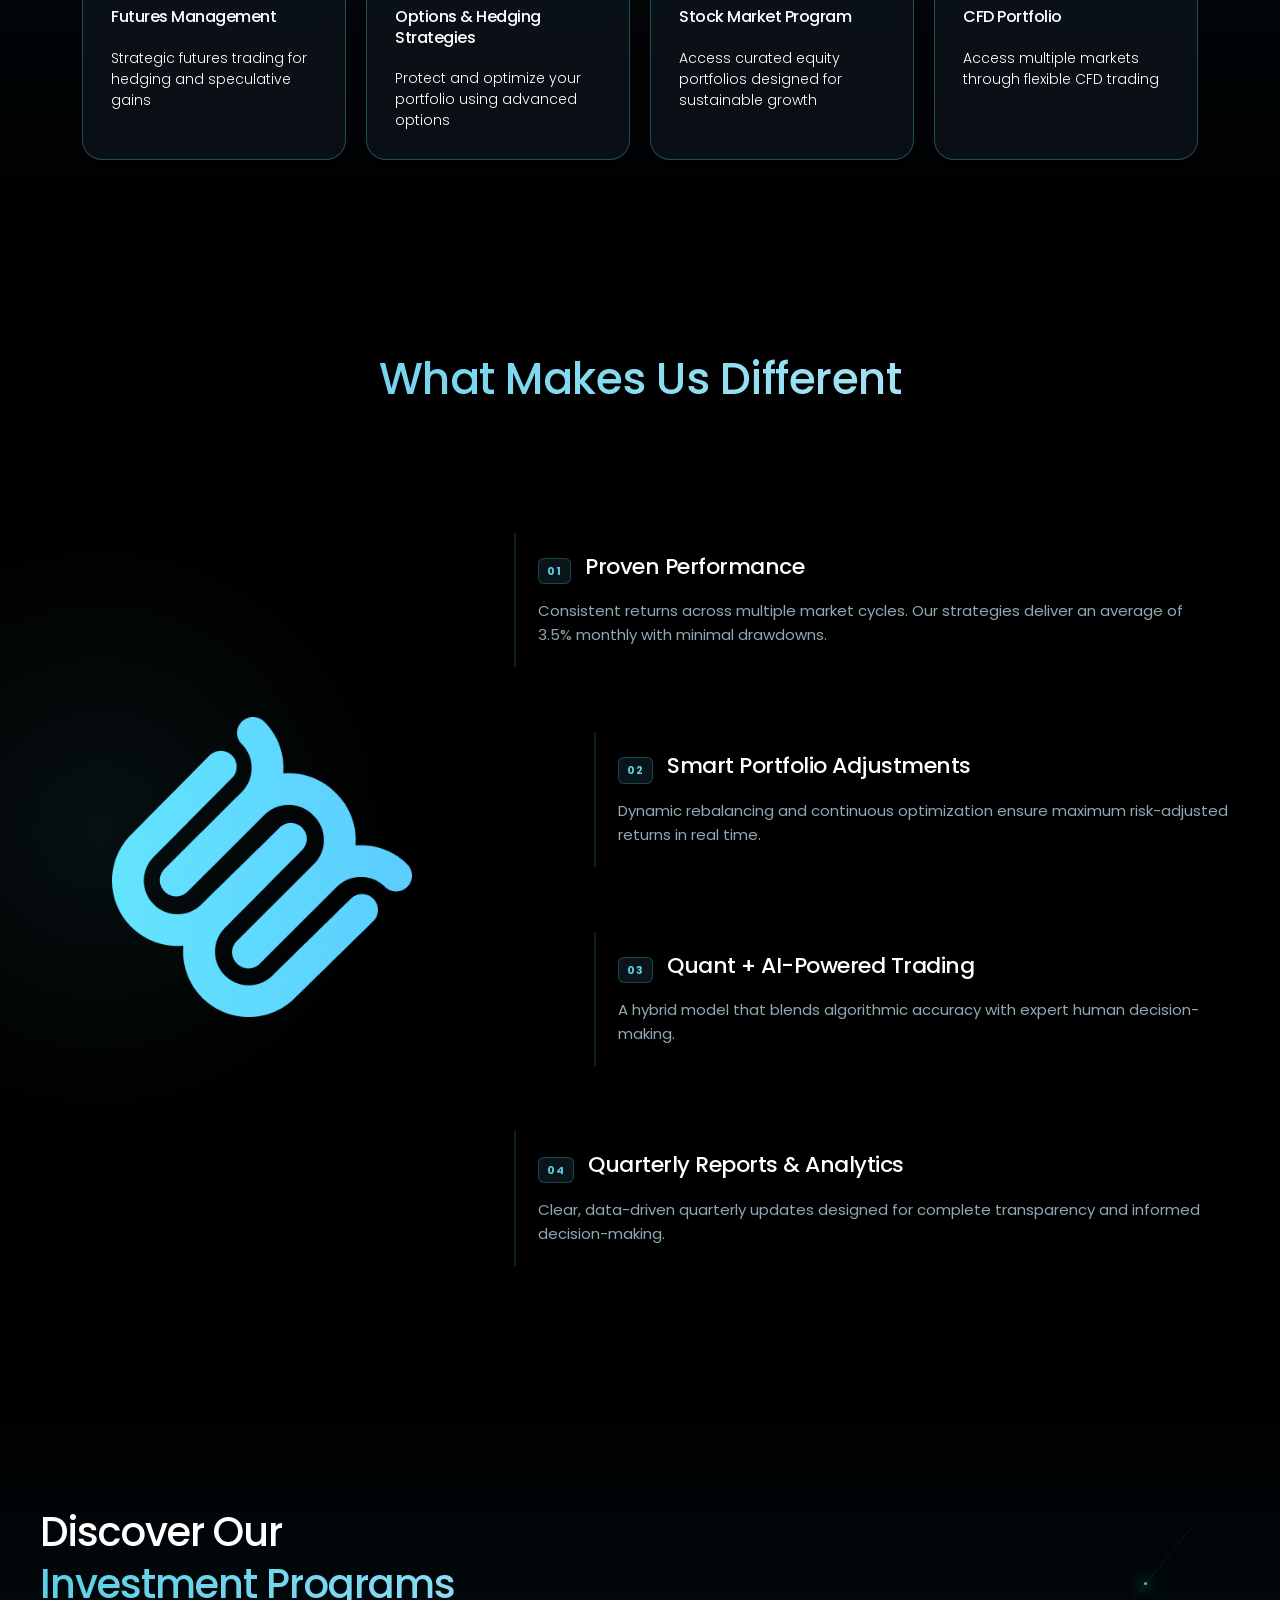
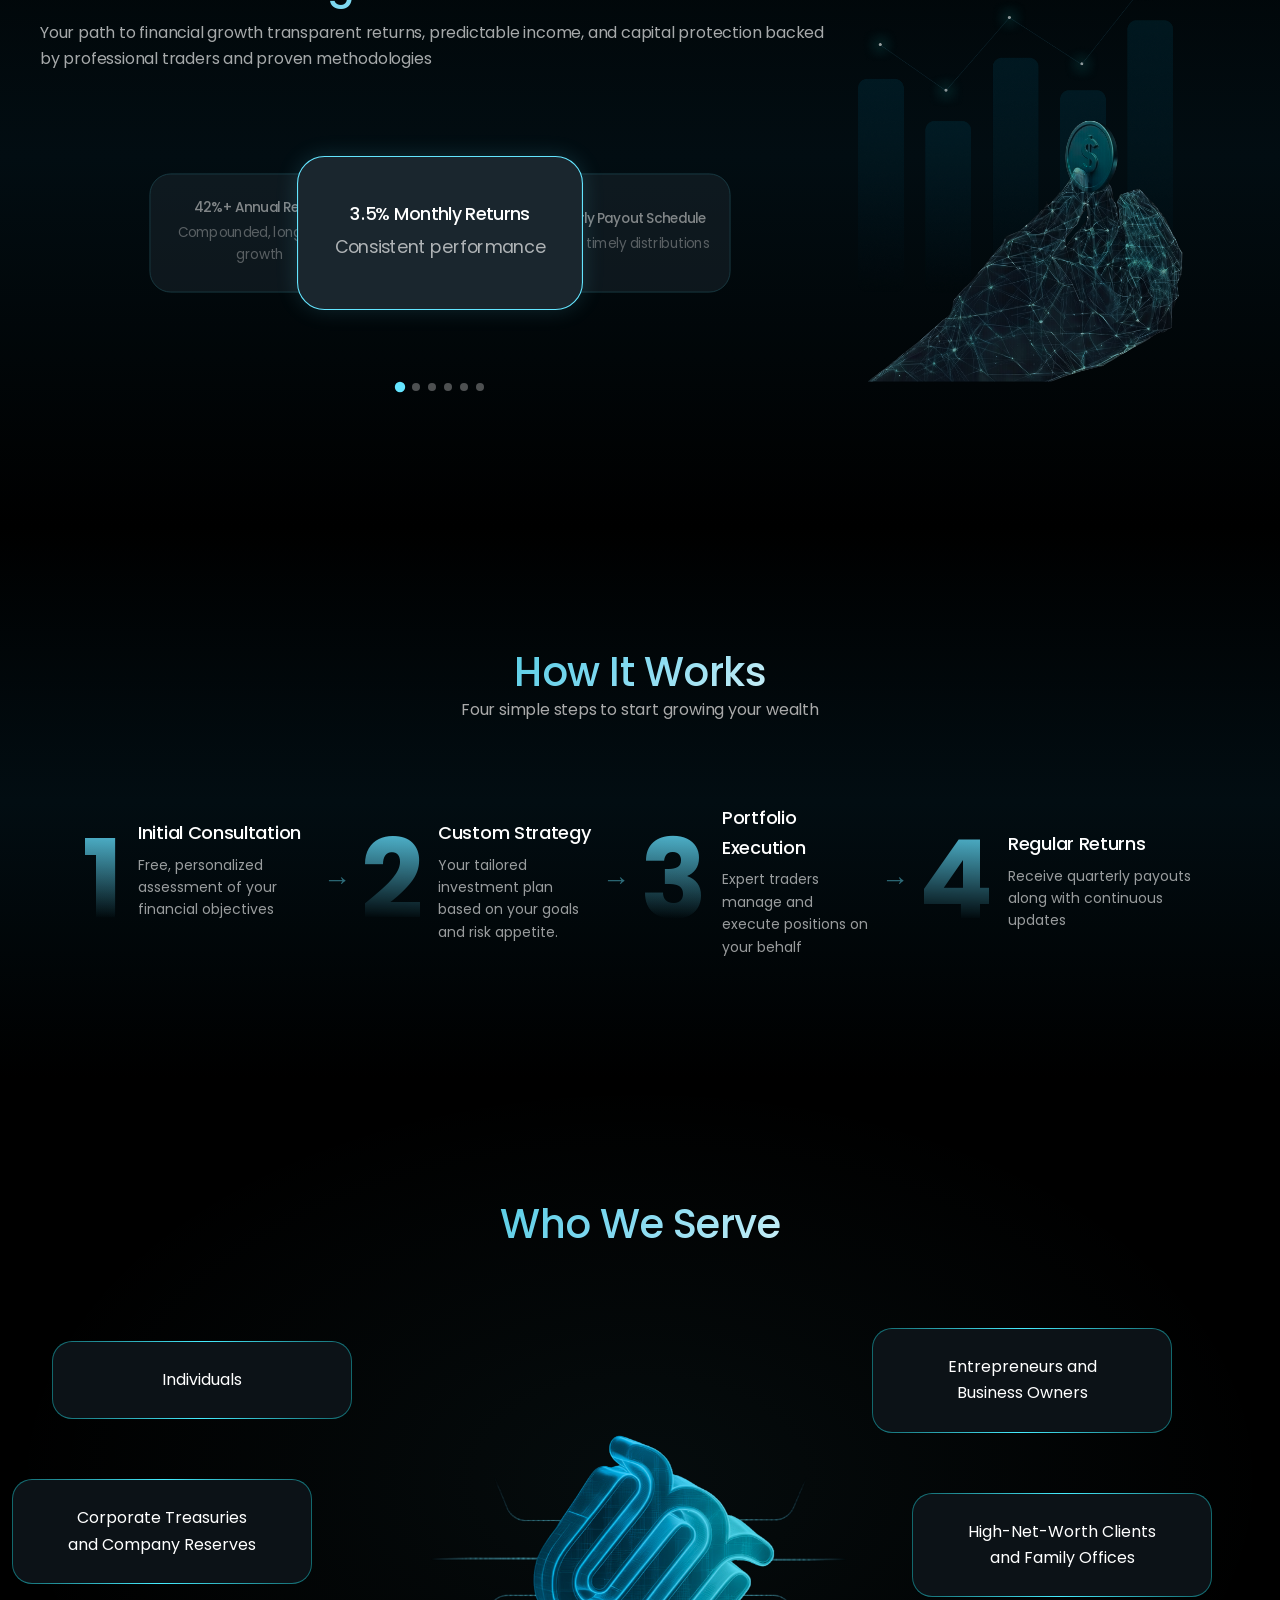
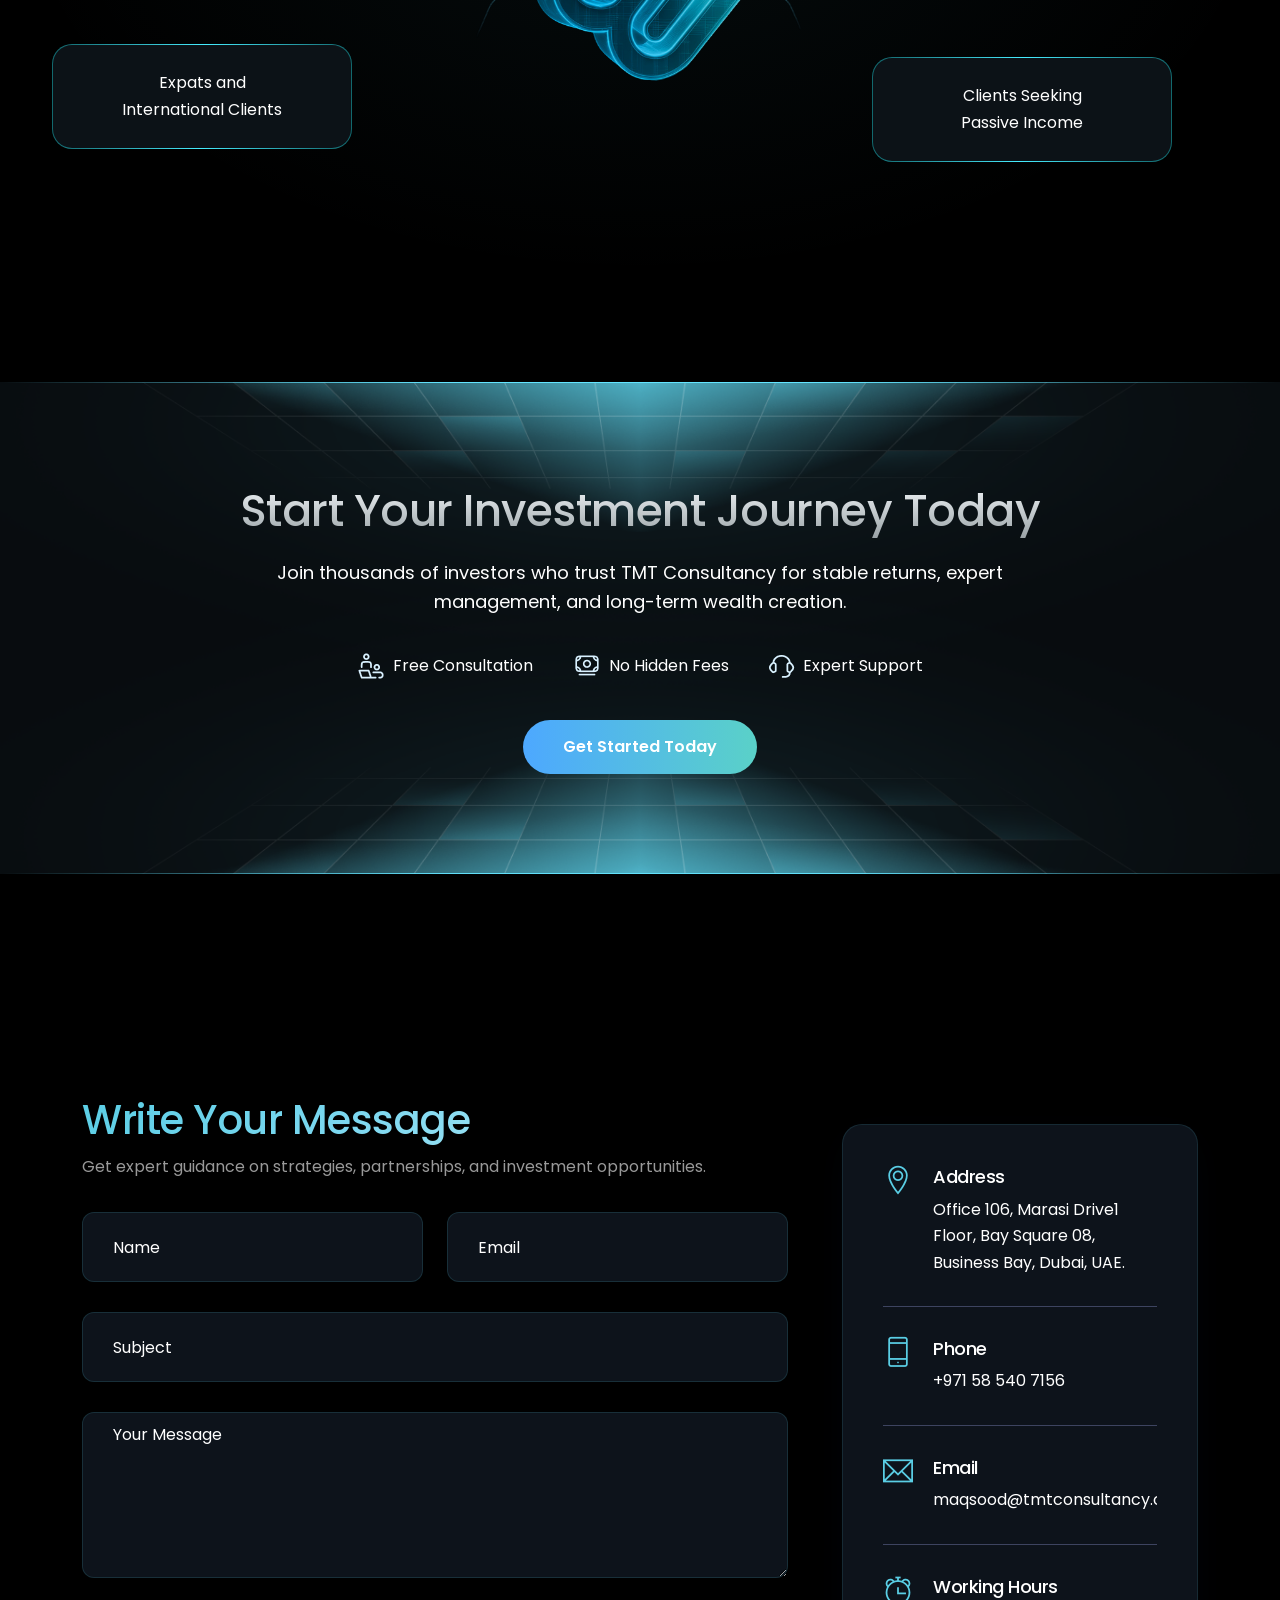
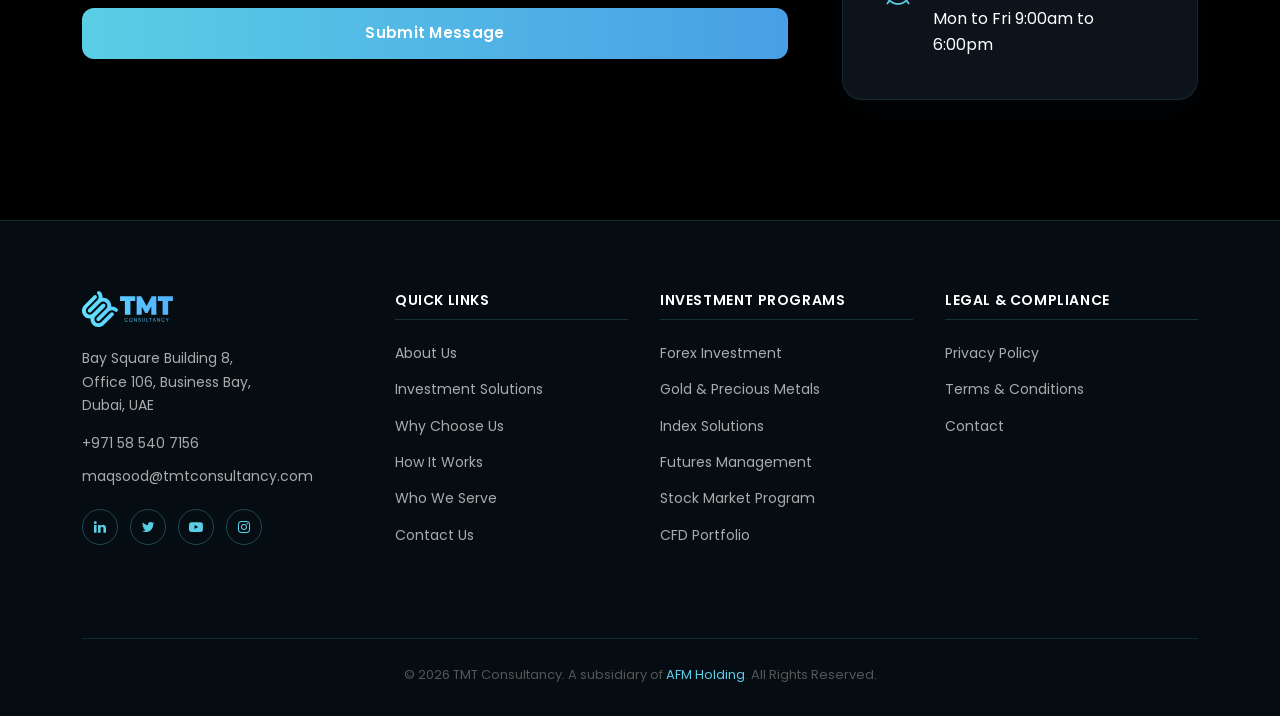
==== commit d3e401cd: "Reposition moon arc glow to match background arc exactly - top: 120%, width/height: 100vw to align w" ====
--- a/index.html
+++ b/index.html
@@ -536,39 +536,39 @@
 /* ── Moon arc glow ── */
 .moon-arc-glow {
     position: absolute;
-    top: 115%;
+    top: 120%;
     left: 50%;
     transform: translate(-50%, -50%);
-    width: 95vw;
-    height: 95vw;
+    width: 100vw;
+    height: 100vw;
     border-radius: 50%;
     pointer-events: none;
     z-index: 0;
-    border: 1.5px solid rgba(90, 206, 229, 0.35);
+    border: 1.5px solid rgba(90, 206, 229, 0.3);
     box-shadow:
-        0 0 12px 4px rgba(90, 206, 229, 0.45),
-        0 0 30px 10px rgba(90, 206, 229, 0.2),
-        0 0 60px 20px rgba(90, 206, 229, 0.08),
-        inset 0 0 12px 4px rgba(90, 206, 229, 0.1);
+        0 0 10px 3px rgba(90, 206, 229, 0.5),
+        0 0 25px 8px rgba(90, 206, 229, 0.25),
+        0 0 55px 18px rgba(90, 206, 229, 0.08),
+        inset 0 0 10px 3px rgba(90, 206, 229, 0.12);
     animation: arc-glow-pulse 3s ease-in-out infinite;
 }
 
 @keyframes arc-glow-pulse {
     0%, 100% {
-        border-color: rgba(90, 206, 229, 0.2);
+        border-color: rgba(90, 206, 229, 0.15);
         box-shadow:
-            0 0 8px 2px rgba(90, 206, 229, 0.25),
-            0 0 20px 6px rgba(90, 206, 229, 0.1),
-            0 0 40px 12px rgba(90, 206, 229, 0.05),
-            inset 0 0 8px 2px rgba(90, 206, 229, 0.06);
+            0 0 6px 2px rgba(90, 206, 229, 0.2),
+            0 0 16px 5px rgba(90, 206, 229, 0.08),
+            0 0 35px 10px rgba(90, 206, 229, 0.04),
+            inset 0 0 6px 2px rgba(90, 206, 229, 0.05);
     }
     50% {
-        border-color: rgba(90, 206, 229, 0.75);
+        border-color: rgba(90, 206, 229, 0.8);
         box-shadow:
-            0 0 16px 5px rgba(90, 206, 229, 0.7),
-            0 0 40px 14px rgba(90, 206, 229, 0.35),
-            0 0 80px 25px rgba(90, 206, 229, 0.12),
-            inset 0 0 16px 5px rgba(90, 206, 229, 0.15);
+            0 0 14px 5px rgba(90, 206, 229, 0.75),
+            0 0 35px 12px rgba(90, 206, 229, 0.4),
+            0 0 70px 22px rgba(90, 206, 229, 0.15),
+            inset 0 0 14px 5px rgba(90, 206, 229, 0.2);
     }
 }
 
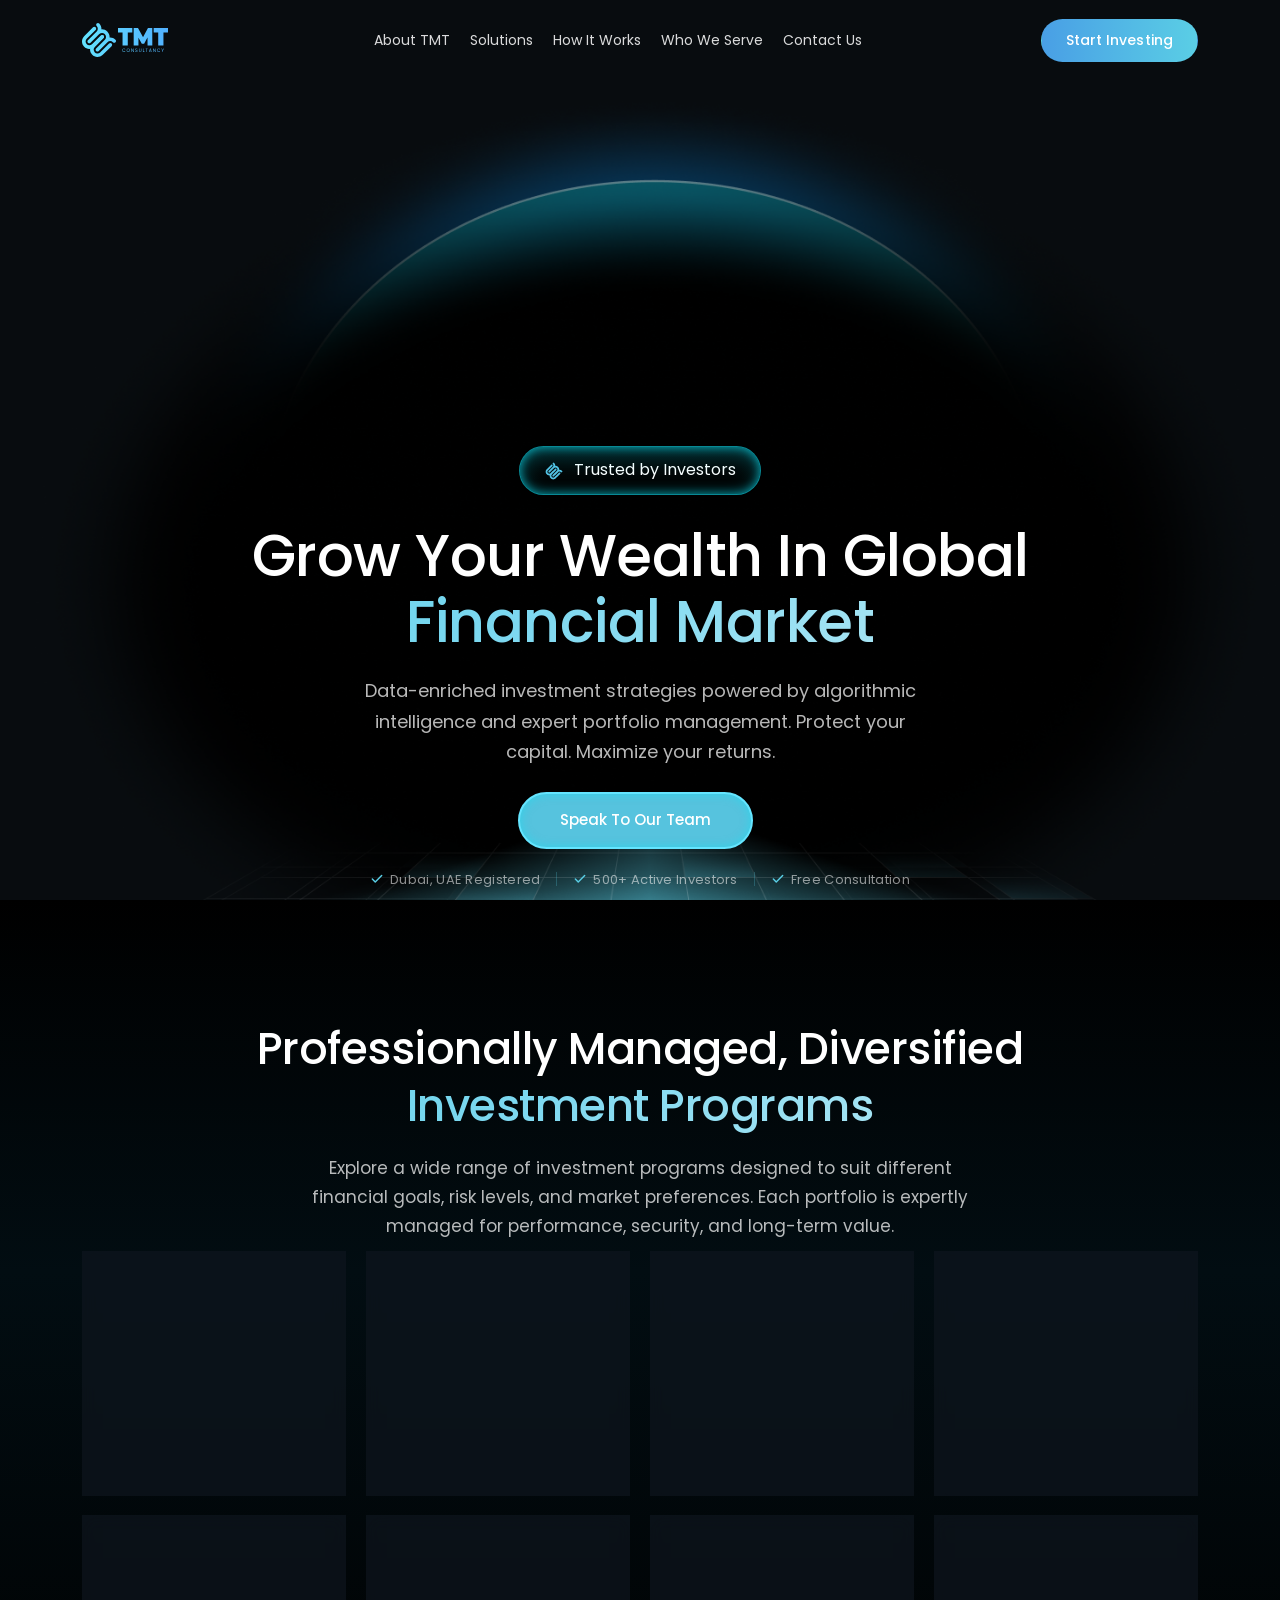
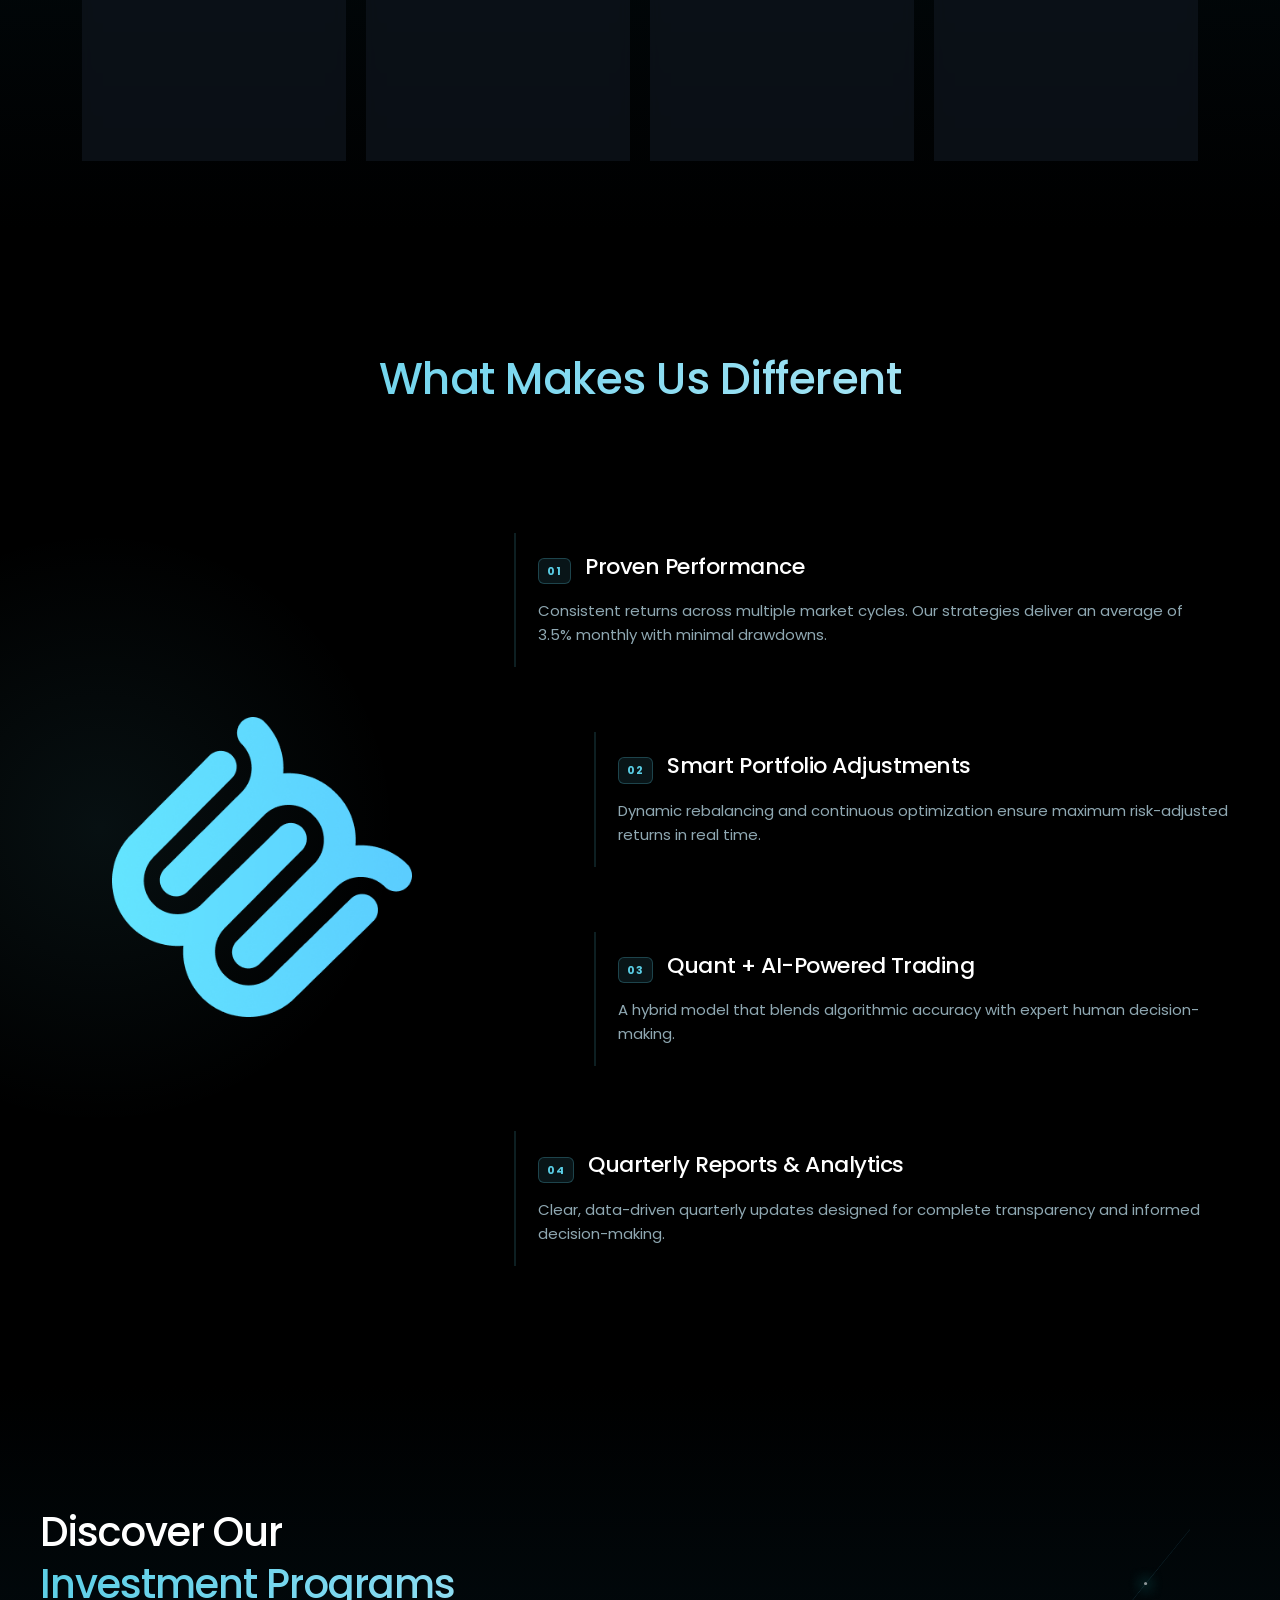
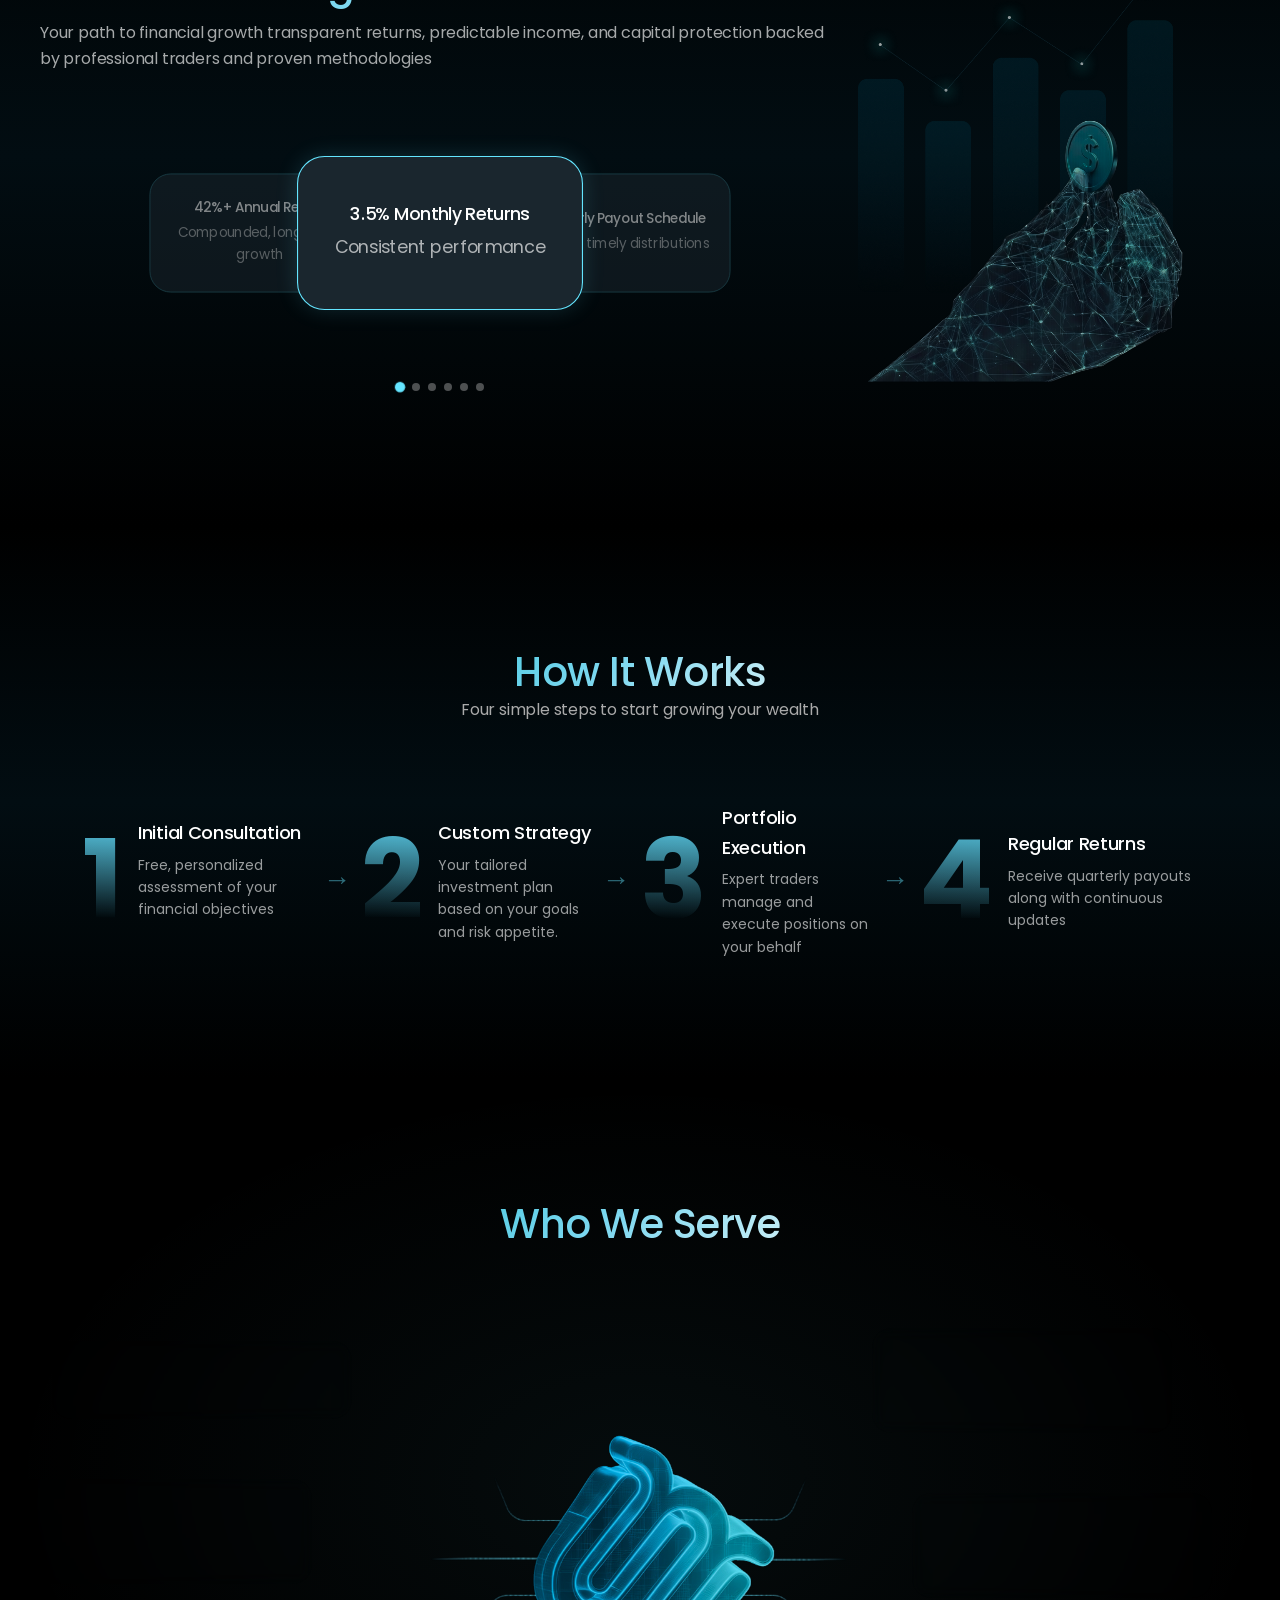
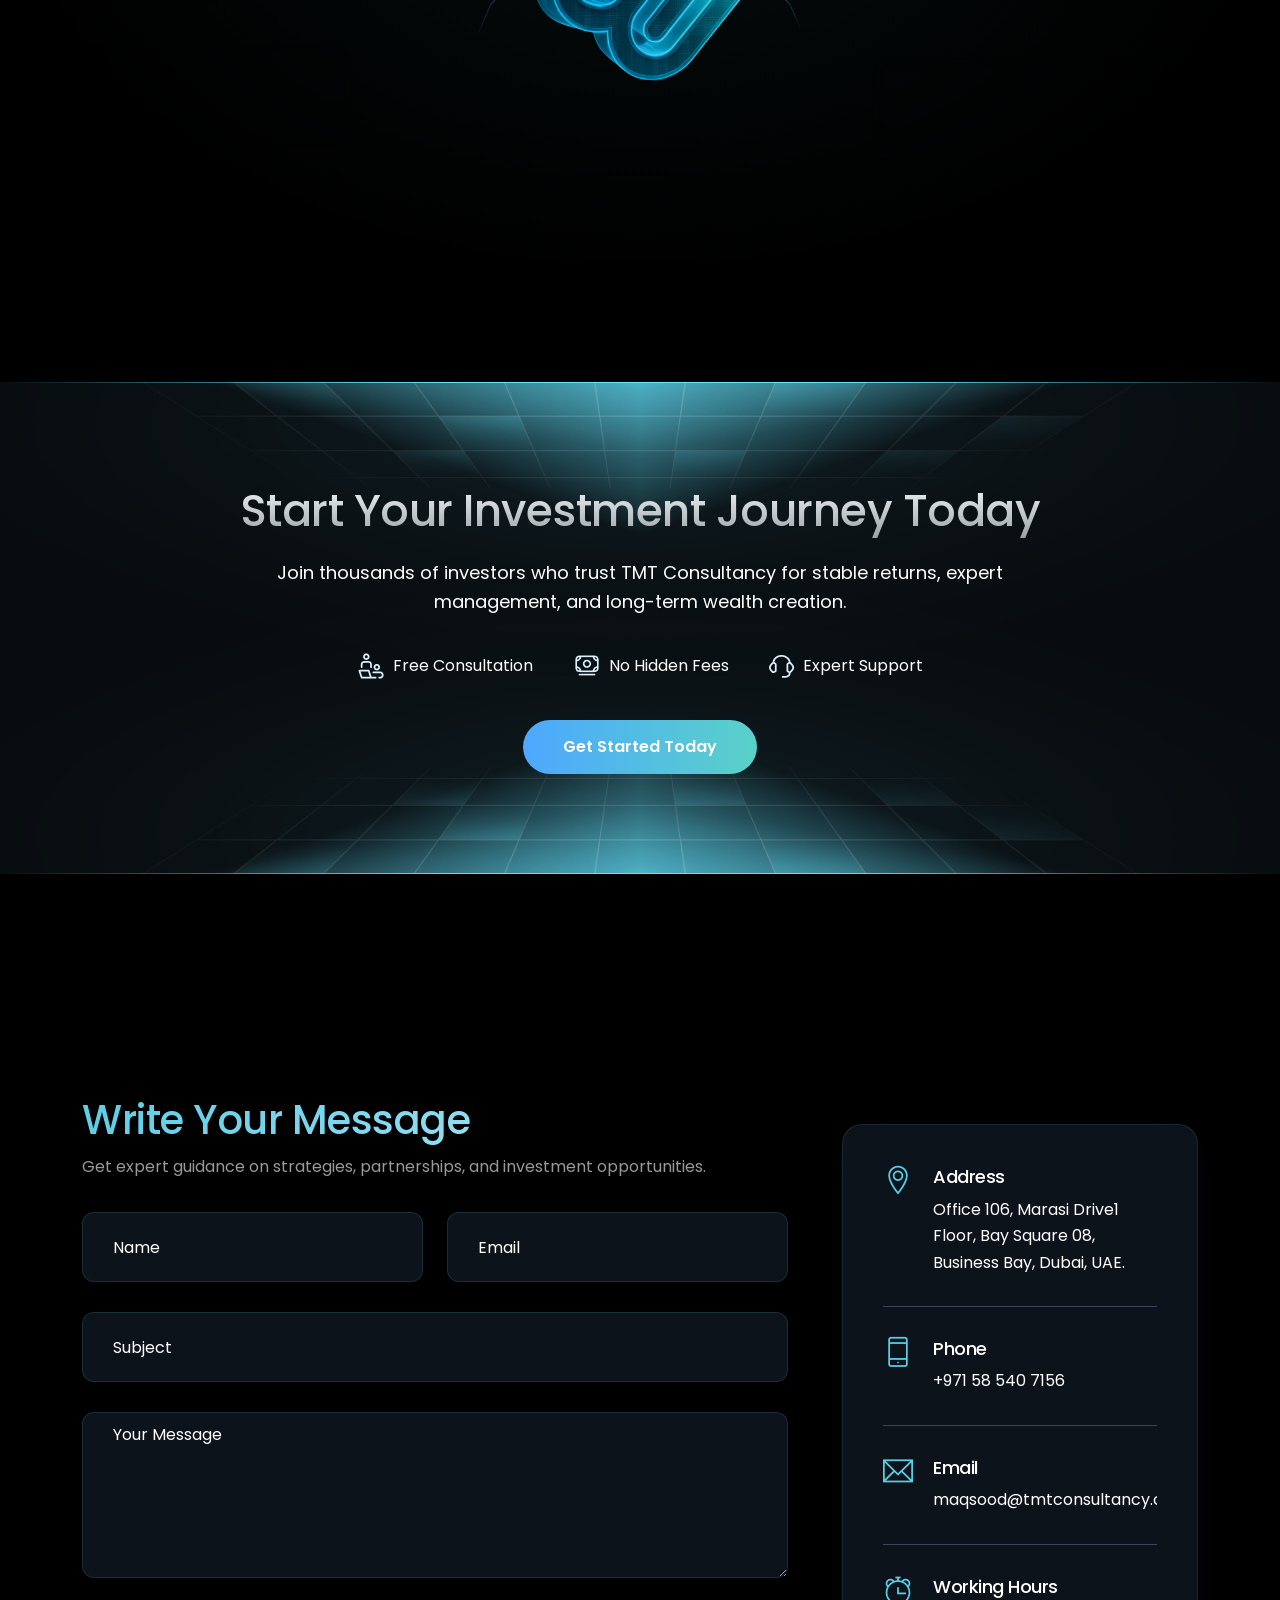
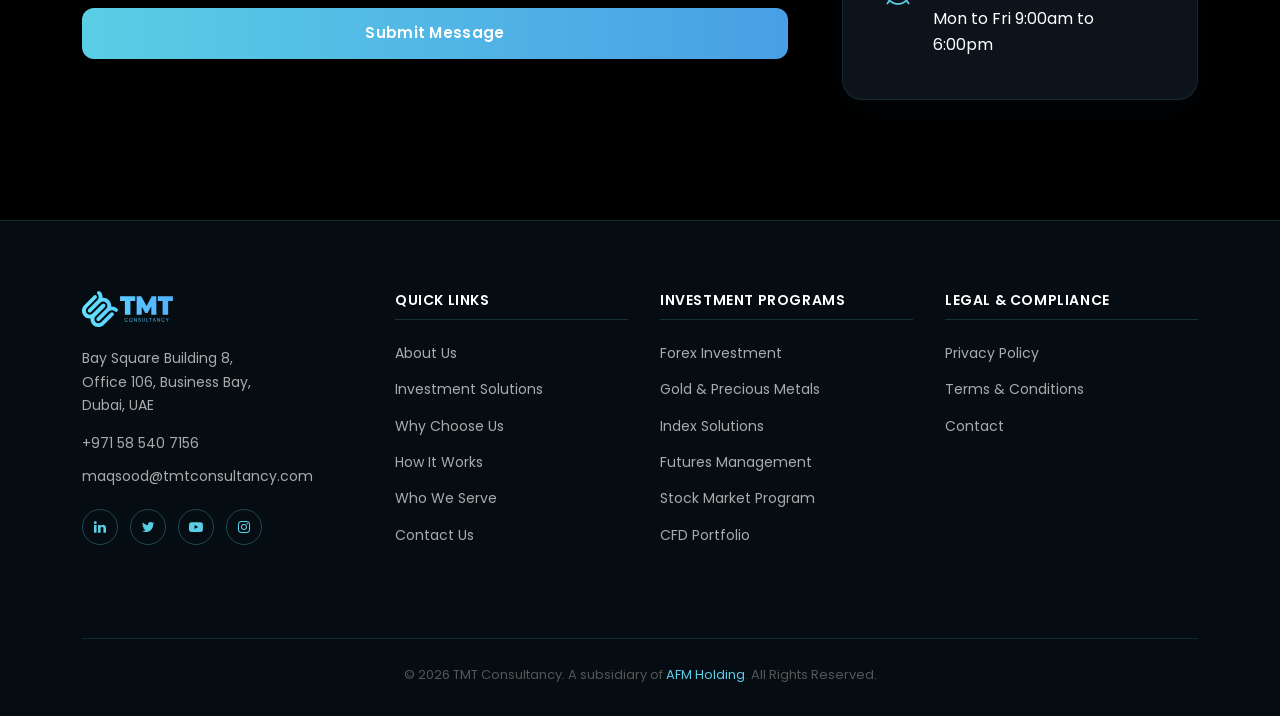
==== commit 943cee4f: "Revert: remove moon arc glow orbit from hero Co-Authored-By: Claude Sonnet 4.6 <noreply@anthropic.co" ====
--- a/index.html
+++ b/index.html
@@ -533,49 +533,6 @@
   visibility: visible !important;
 }
 
-/* ── Moon arc glow ── */
-.moon-arc-glow {
-    position: absolute;
-    top: 120%;
-    left: 50%;
-    transform: translate(-50%, -50%);
-    width: 100vw;
-    height: 100vw;
-    border-radius: 50%;
-    pointer-events: none;
-    z-index: 0;
-    border: 1.5px solid rgba(90, 206, 229, 0.3);
-    box-shadow:
-        0 0 10px 3px rgba(90, 206, 229, 0.5),
-        0 0 25px 8px rgba(90, 206, 229, 0.25),
-        0 0 55px 18px rgba(90, 206, 229, 0.08),
-        inset 0 0 10px 3px rgba(90, 206, 229, 0.12);
-    animation: arc-glow-pulse 3s ease-in-out infinite;
-}
-
-@keyframes arc-glow-pulse {
-    0%, 100% {
-        border-color: rgba(90, 206, 229, 0.15);
-        box-shadow:
-            0 0 6px 2px rgba(90, 206, 229, 0.2),
-            0 0 16px 5px rgba(90, 206, 229, 0.08),
-            0 0 35px 10px rgba(90, 206, 229, 0.04),
-            inset 0 0 6px 2px rgba(90, 206, 229, 0.05);
-    }
-    50% {
-        border-color: rgba(90, 206, 229, 0.8);
-        box-shadow:
-            0 0 14px 5px rgba(90, 206, 229, 0.75),
-            0 0 35px 12px rgba(90, 206, 229, 0.4),
-            0 0 70px 22px rgba(90, 206, 229, 0.15),
-            inset 0 0 14px 5px rgba(90, 206, 229, 0.2);
-    }
-}
-
-@media (prefers-reduced-motion: reduce) {
-    .moon-arc-glow { animation: none; }
-}
-
 </style>
 
 <body data-spy="scroll" data-offset="80">
@@ -633,8 +590,7 @@
 
 	<!-- START HOME -->
 	<section id="home" class="home_bg">
-		<div class="moon-arc-glow" aria-hidden="true"></div>
-		<div class="container">
+<div class="container">
 			<div class="row">
 				<div class="col-lg-12 col-sm-12 col-xs-12">
 					<center><button class="btn-inner-glow fade-up delay-1">
--- a/assets/css/style-two.css
+++ b/assets/css/style-two.css
@@ -414,7 +414,6 @@
 	position: relative;
 	padding-bottom: 0;
 	min-height: 100vh;
-	overflow: hidden;
 }
 .hero-text h2 {
 	color: #fff;
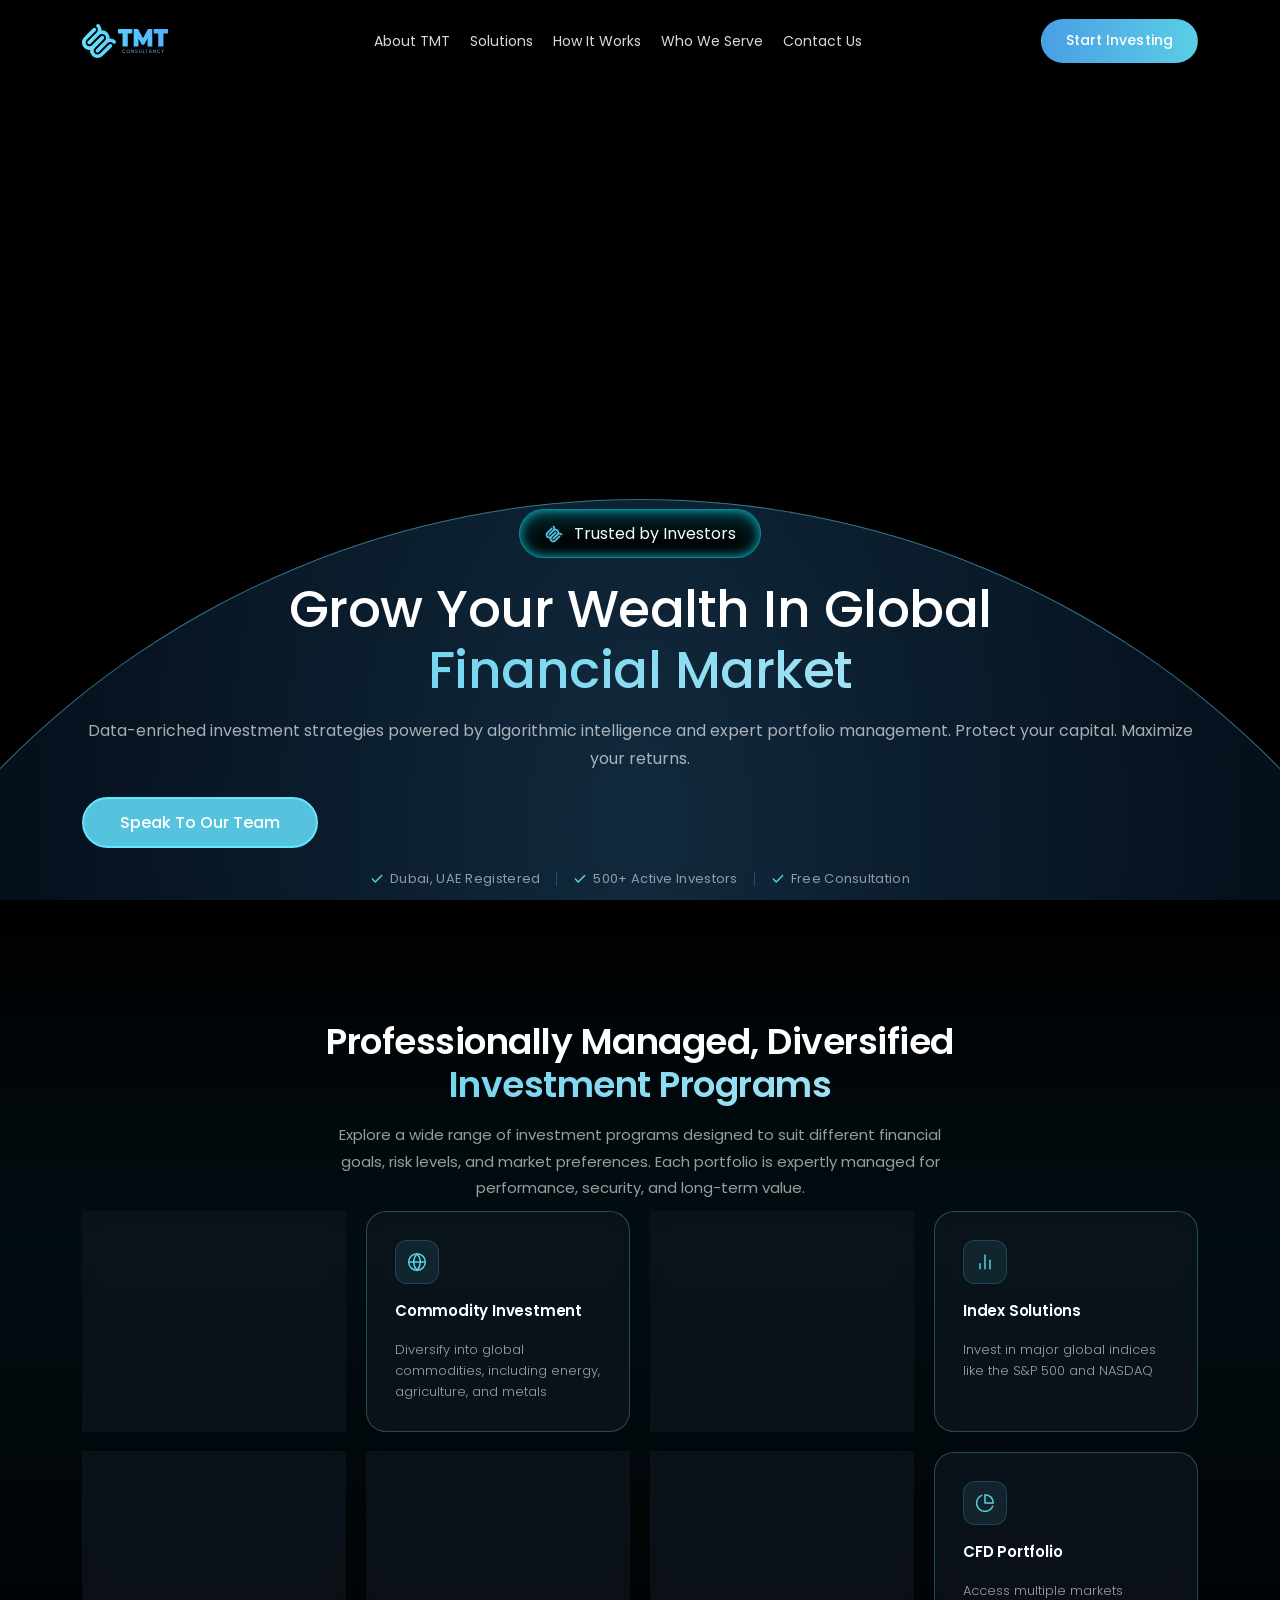
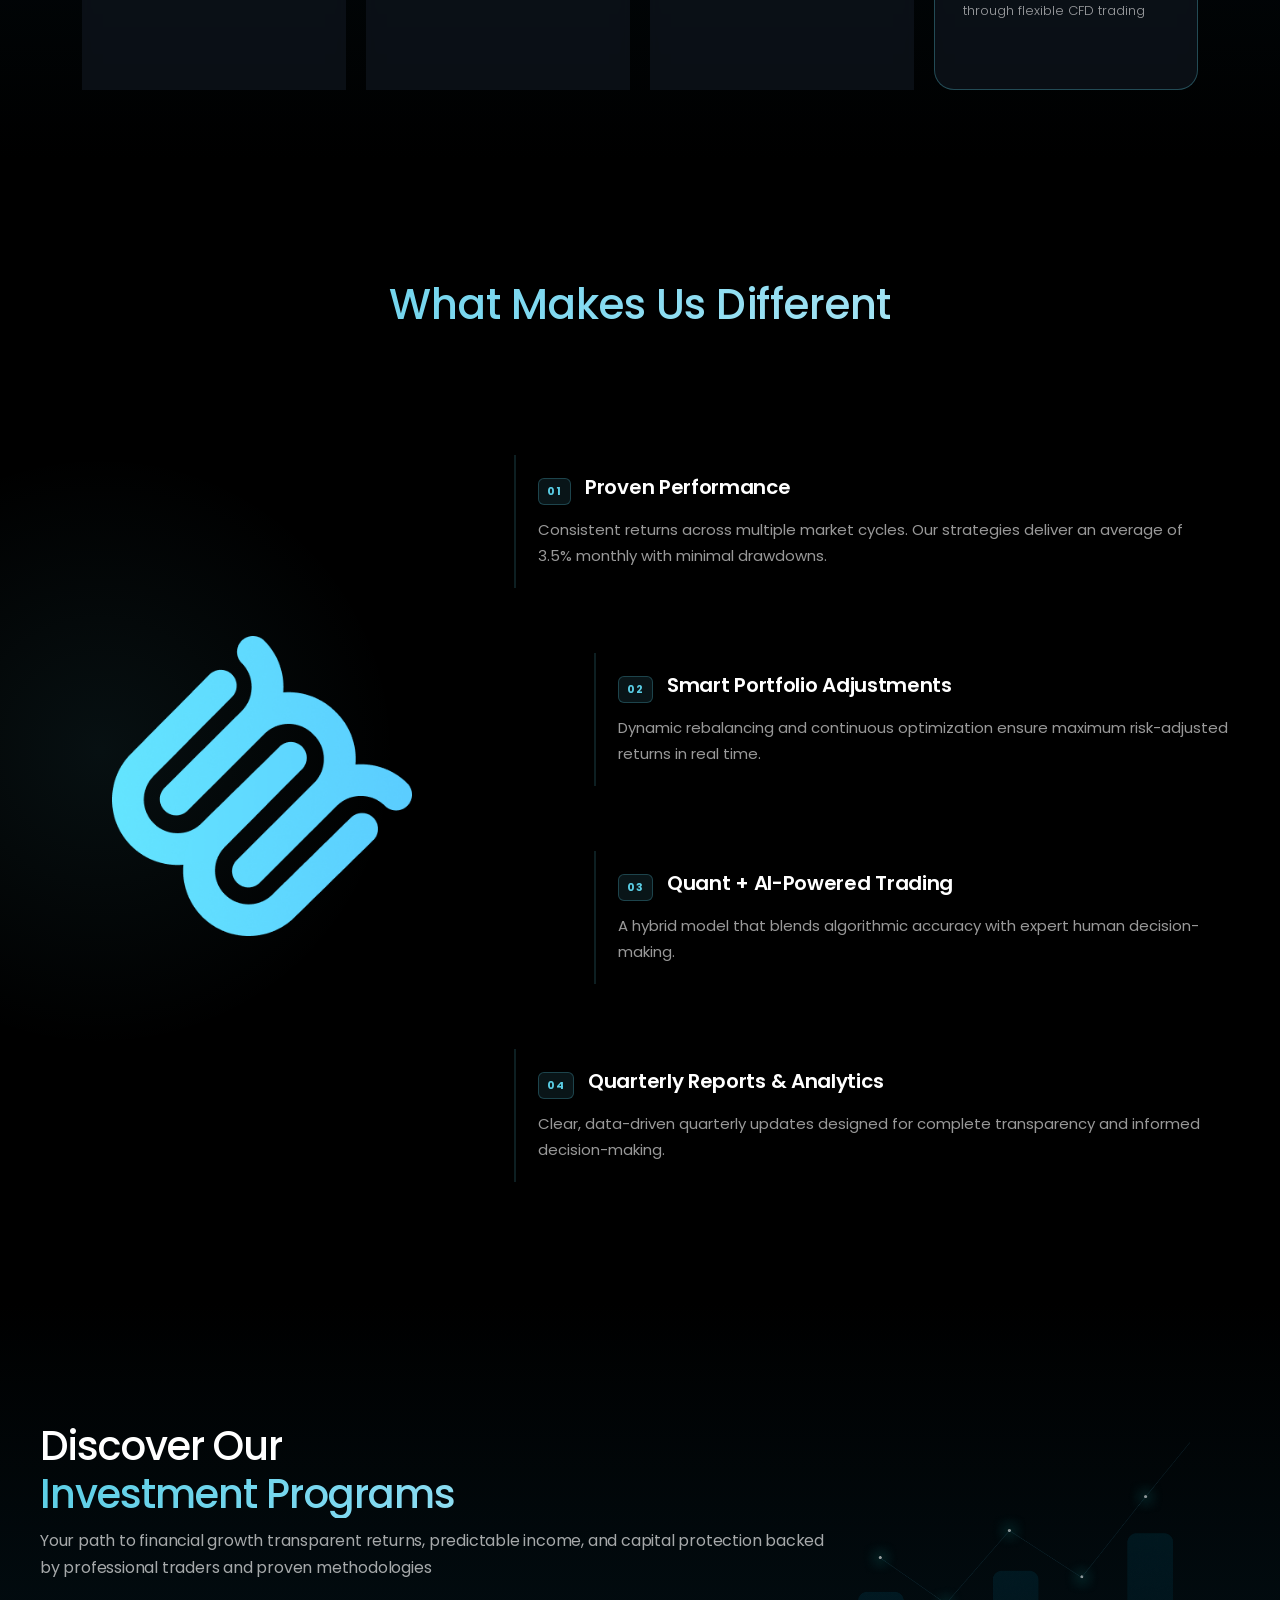
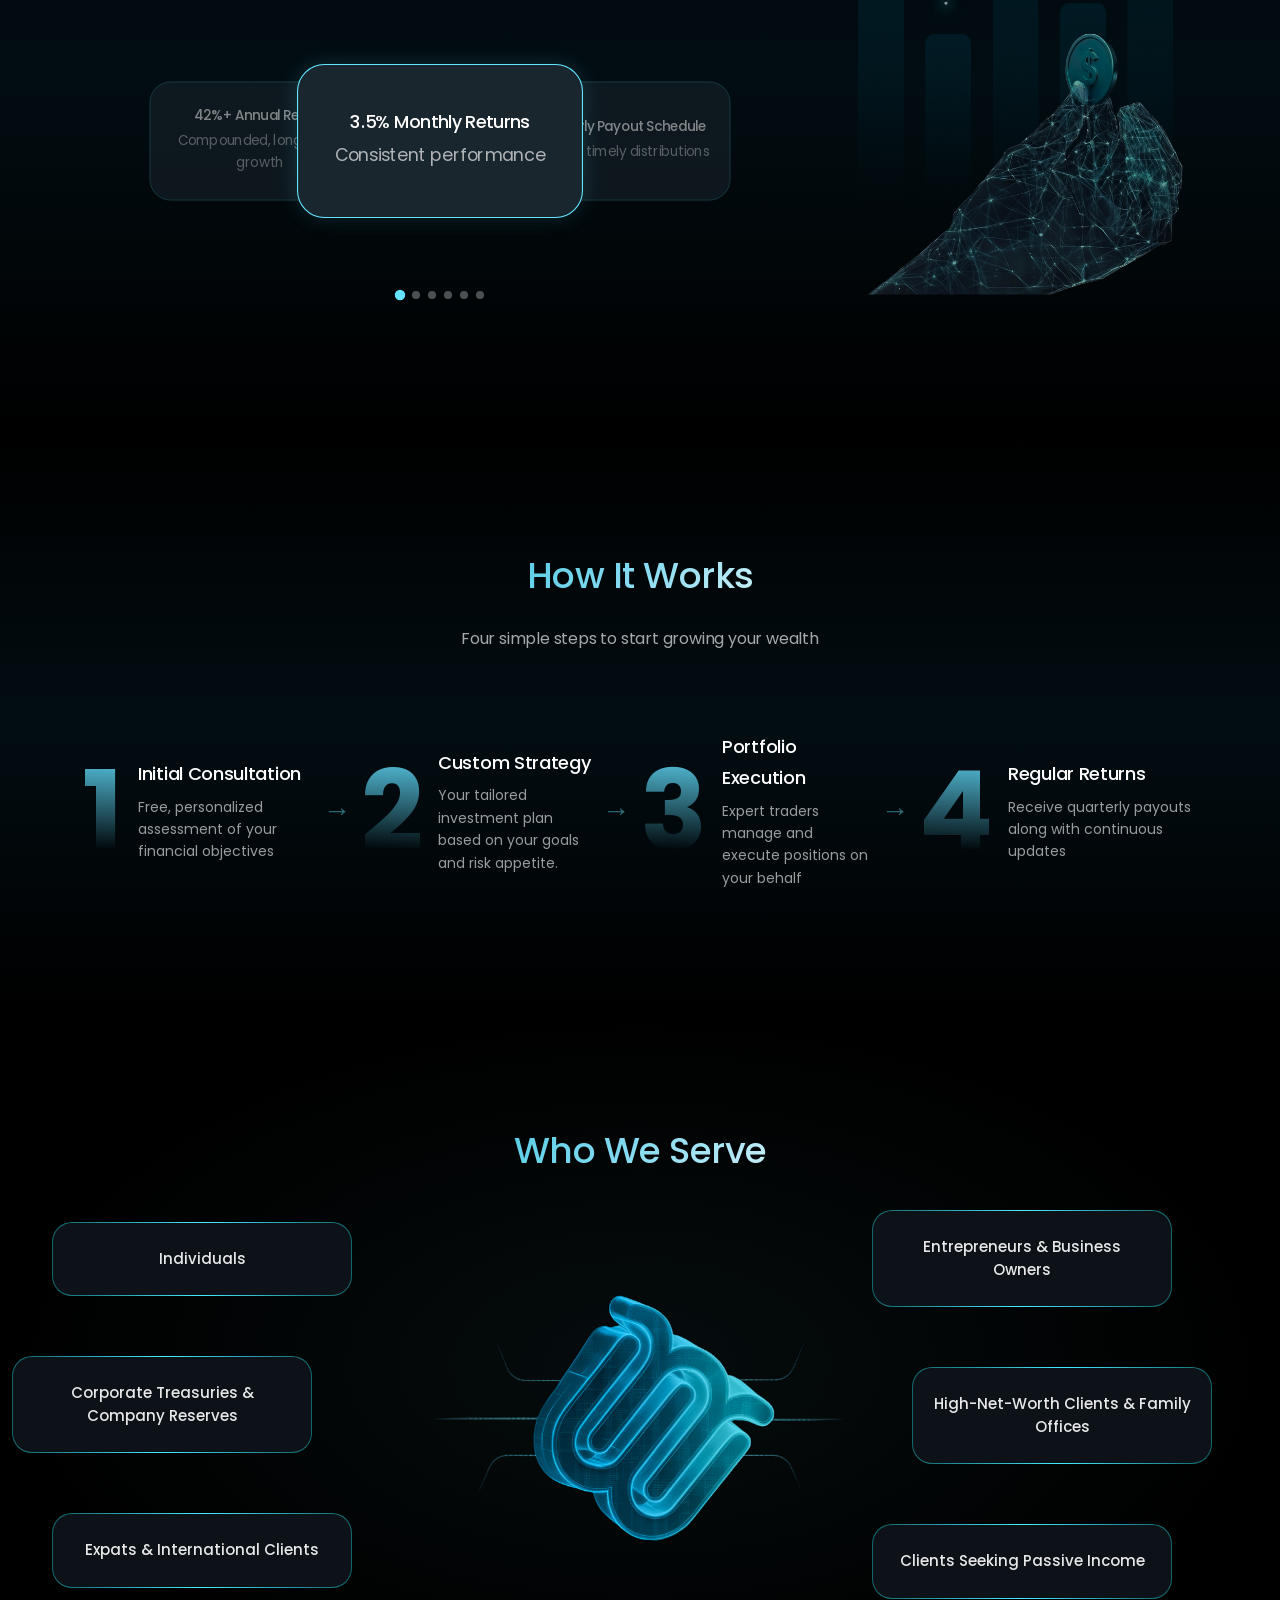
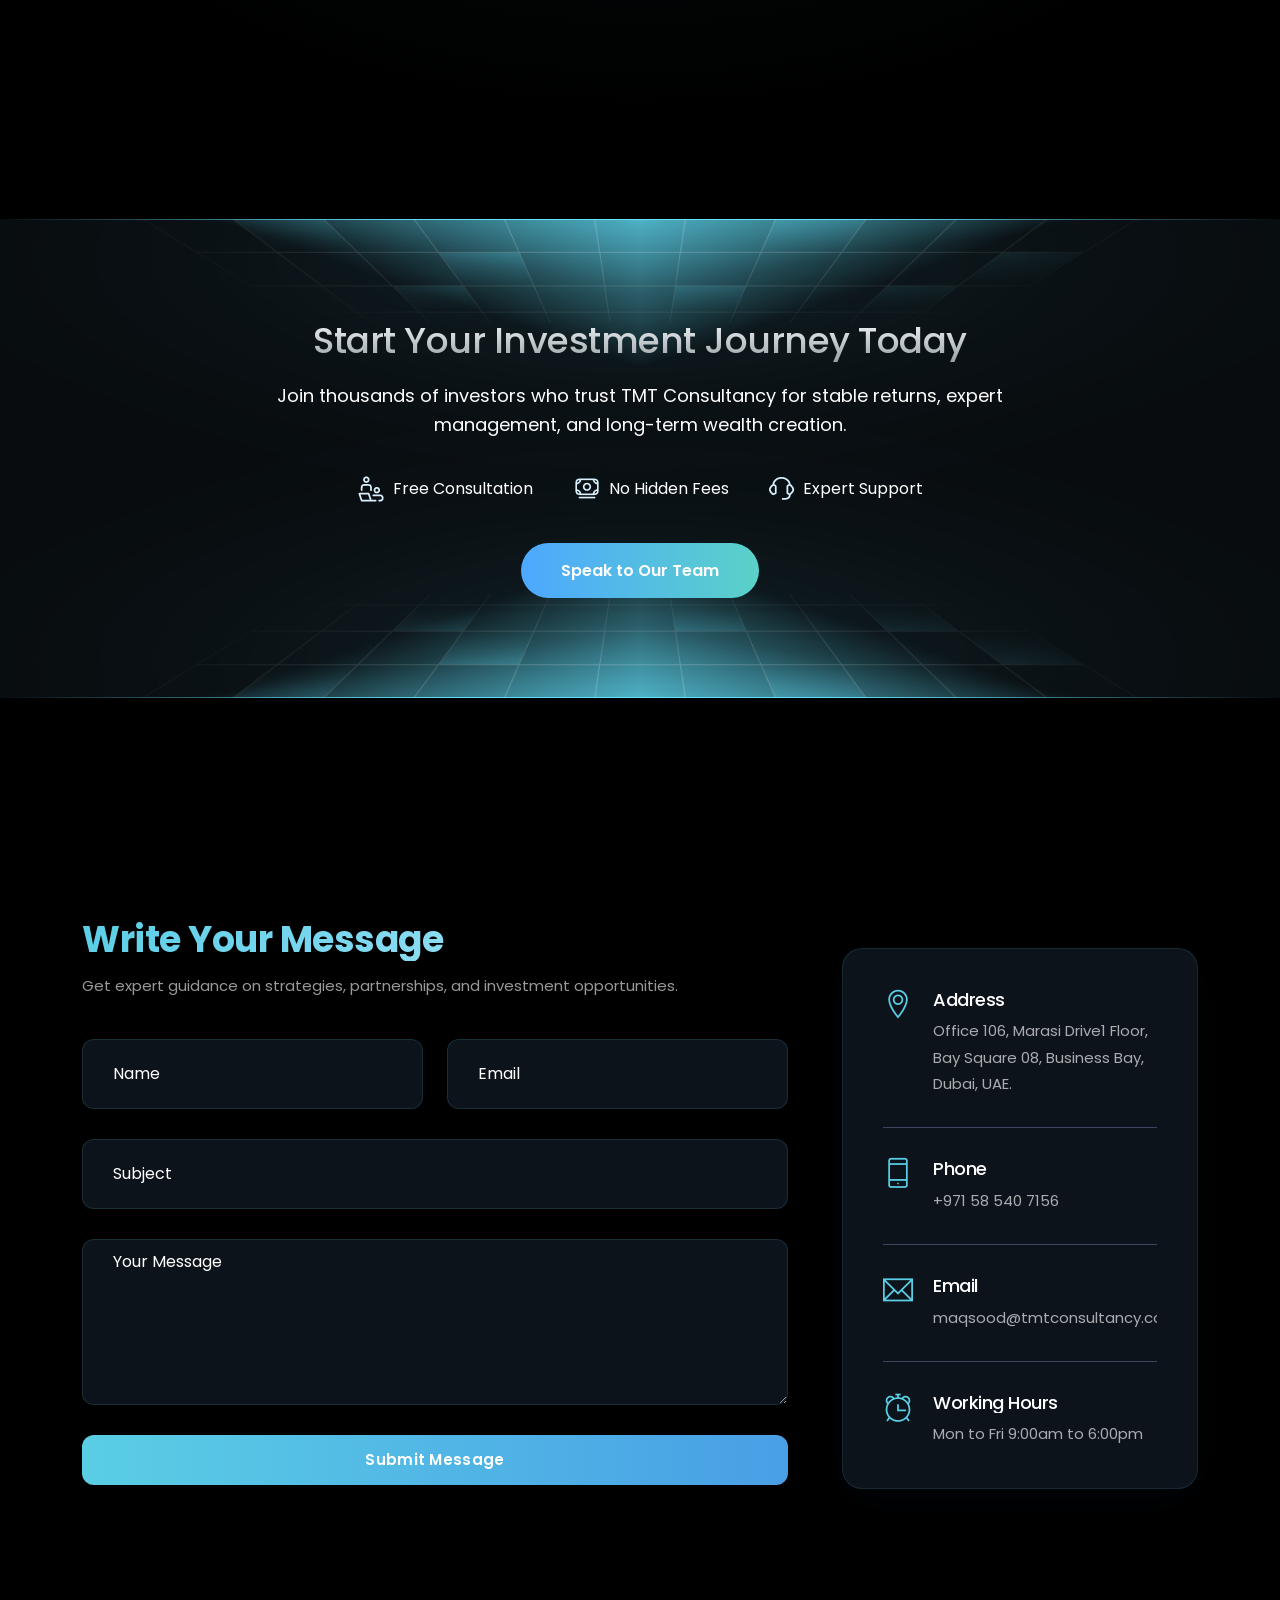
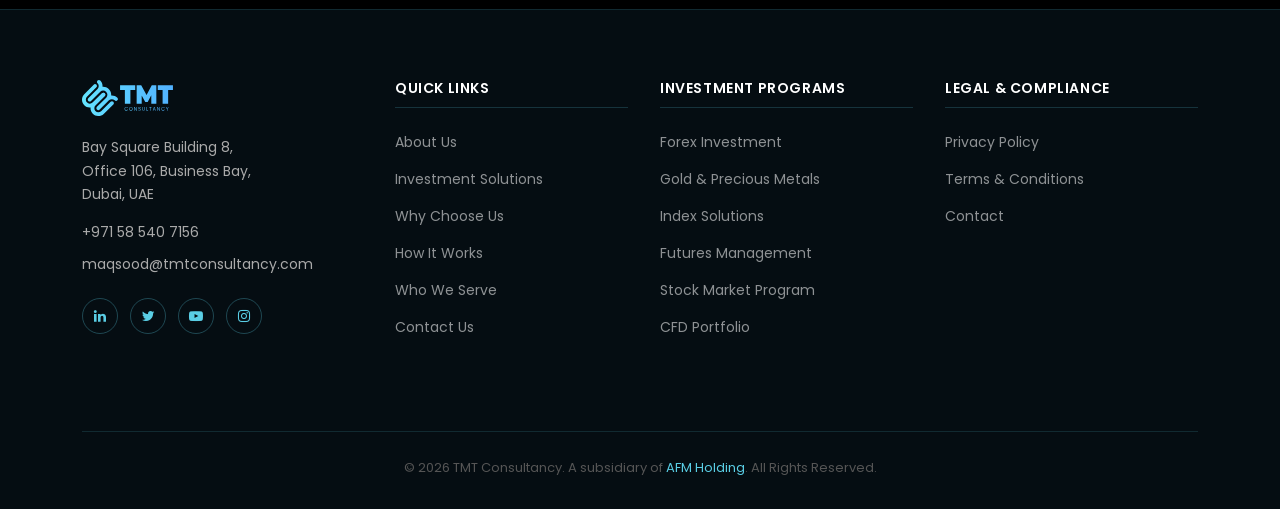
==== commit 8009b990: "Fix all 25 UI/UX audit issues — meta, SEO, accessibility, HTML semantics, CSS cleanup" ====
--- a/index.html
+++ b/index.html
@@ -7,11 +7,10 @@
 	<meta http-equiv="X-UA-Compatible" content="IE=edge">
 	<meta name="viewport" content="width=device-width, initial-scale=1, shrink-to-fit=no">
 	<!-- The above 3 meta tags *must* come first in the head; any other head content must come *after* these tags -->
-	<meta name="description" content="TMT Consultancy - Cryptocurrency">
-	<meta name="keywords"
-		content="bitcoin, bitcoin landing, blockchain, cryptocurrency, Cryptocurrency advisor, ICO Agency, ICO Consulting, ico landing, ico template, ico token, ico website">
+	<meta name="description" content="TMT Consultancy — Expert investment management in Dubai. Forex, Gold, Commodities, Indices & more. 500+ active investors. Free consultation.">
+	<meta name="keywords" content="investment consultancy Dubai, forex investment, gold investment, portfolio management, wealth management UAE, financial consultancy, TMT Consultancy">
 	<!-- SITE TITLE -->
-	<title>TMT Consultancy - Cryptocurrency</title>
+	<title>TMT Consultancy — Investment Management | Dubai, UAE</title>
 	<link rel="icon" type="image/png" href="./assets/img/logo-icon.png">
 	<!-- Latest Bootstrap min CSS -->
 	<link rel="stylesheet" href="assets/bootstrap/css/bootstrap.min.css">
@@ -48,9 +47,7 @@
   letter-spacing: -0.5px !important;
 }
 	.home_bg {
-    background-image: url('./assets/img/hero-bg.png');
-    background-repeat: no-repeat;
-    background-size: 100% 100%;
+    background: #000;
 }
 
 /* Mobile version */
@@ -102,6 +99,8 @@
 		align-items: flex-end;
 		padding-top: 100px;
 		padding-bottom: 10px;
+		position: relative;
+		z-index: 1;
 	}
 
 	.btn-inner-glow {
@@ -593,23 +592,19 @@
 <div class="container">
 			<div class="row">
 				<div class="col-lg-12 col-sm-12 col-xs-12">
-					<center><button class="btn-inner-glow fade-up delay-1">
+					<div class="hero-badge-wrap fade-up delay-1">
+						<button class="btn-inner-glow">
 							<span class="icon">
-								<img src="./assets/img/logo-icon.png" alt="icon">
+								<img src="./assets/img/logo-icon.png" alt="TMT Consultancy logo">
 							</span>
 							Trusted by Investors
-						</button></center>
+						</button>
+					</div>
 					<div class="hero-text">
-						<h2 class="fade-up delay-1">Grow Your Wealth In Global <span class="hero-grad">Financial Market</span></h2>
-						<!-- <h2 class="hero-grad" style="padding: 0px 0px;"></h2> -->
-						<p class="fade-up delay-2" style="font-size: 18px; line-height: 1.7; color: rgba(255,255,255,0.72); max-width: 600px; margin-left: auto; margin-right: auto;">Data-enriched investment strategies powered by algorithmic intelligence and expert portfolio management. Protect your capital. Maximize your returns.</p>
+						<h1 class="fade-up delay-1">Grow Your Wealth In Global <span class="hero-grad">Financial Market</span></h1>
+						<p class="fade-up delay-2">Data-enriched investment strategies powered by algorithmic intelligence and expert portfolio management. Protect your capital. Maximize your returns.</p>
 						<div class="home_btn fade-up delay-1">
-							<center>
-								<a href="#contact" class="btn_two"
-   style="box-shadow: inset 0 0 10px rgba(14, 229, 248, 0.5); padding: 14px 40px; font-size: 15px; font-weight: 500;">
-   Speak to our team
-</a>
-							</center>
+							<a href="#contact" class="btn_two">Speak to Our Team</a>
 						</div>
 						<div class="hero-trust fade-up delay-2">
 							<span class="hero-trust-item">
@@ -642,11 +637,9 @@
 		<div class="container">
 			<div class="text-center">
 				<h2 class="h2-font">
-					Professionally Managed, Diversified <span class="hero-grad" style="font-weight: 500;">Investment
-						Programs</span>
+					Professionally Managed, Diversified <span class="hero-grad">Investment Programs</span>
 				</h2>
-
-				<p class="about_p" style="margin-top: 20px; margin-bottom: 10px;">Explore a wide range of investment programs designed to suit different financial goals, risk levels, and market preferences. Each portfolio is expertly managed for performance, security, and long-term value.</p>
+				<p class="section-desc" style="margin-top: 16px; margin-bottom: 10px;">Explore a wide range of investment programs designed to suit different financial goals, risk levels, and market preferences. Each portfolio is expertly managed for performance, security, and long-term value.</p>
 			</div>
 
 			<div class="programs__grid">
@@ -716,8 +709,8 @@
 	</section>
 	<!-- END ABOUT -->
 
-	<section class="section1">
-		<h2 class="hero-grad" style="font-size: 44px; font-weight: 600; letter-spacing: -1px;">What Makes Us Different</h2>
+	<section id="why-us" class="section1">
+		<h2 class="hero-grad">What Makes Us Different</h2>
 		<div class="content">
 			<div class="left">
 				<div class="float-img">
@@ -847,8 +840,8 @@
 	<section id="how-it-works" class="section-padding" style="background: linear-gradient(180deg, #000 0%, #020d12 50%, #000 100%);">
 		<div class="container">
 			<div class="section-title text-center">
-				<h1 class="hero-grad">How It Works</h1>
-				<p style="color:#aaa; font-size:16px; margin-top:-30px; margin-bottom:40px;">Four simple steps to start growing your wealth</p>
+				<h2 class="hero-grad">How It Works</h2>
+				<p class="section-desc" style="margin-bottom: 40px;">Four simple steps to start growing your wealth</p>
 			</div>
 			<div class="row">
 				<div class="process-steps">
@@ -856,8 +849,7 @@
 						<div class="process-number">1</div>
 						<div class="process-content">
 							<div class="process-title">Initial Consultation</div>
-							<div class="process-desc">Free, personalized assessment of your financial objectives
-								<br><br></div>
+							<div class="process-desc">Free, personalized assessment of your financial objectives</div>
 						</div>
 					</div>
 					<div class="process-step">
@@ -896,45 +888,41 @@
 
 	<section id="who-we-serve" class="buy_sell_area section-padding" style="position:relative; overflow:hidden; background: radial-gradient(ellipse at center, rgba(90,206,229,0.06) 0%, transparent 70%), #000;">
 		<div class="container">
-			<div class="section-title text-center" style="margin-bottom: 100px;">
-				<h1 class="hero-grad">Who we serve</h1>
+			<div class="section-title text-center" style="margin-bottom: 60px;">
+				<h2 class="hero-grad">Who We Serve</h2>
 			</div>
 			<div class="row">
 
 				<!-- LEFT COLUMN -->
 				<div class="col-lg-4 col-sm-12 col-xs-12 wow fadeInUp">
 					<div class="buy_sell_list">
-						<p>Individuals</p>
-					</div>
-
+						<h3 class="serve-card-title">Individuals</h3>
+					</div>
 					<div class="buy_sell_list">
-						<p>Corporate Treasuries <br>and Company Reserves</p>
-					</div>
-
+						<h3 class="serve-card-title">Corporate Treasuries &amp; Company Reserves</h3>
+					</div>
 					<div class="buy_sell_list">
-						<p>Expats and <br>International Clients</p>
+						<h3 class="serve-card-title">Expats &amp; International Clients</h3>
 					</div>
 				</div>
 
 				<!-- CENTER IMAGE -->
 				<div class="col-lg-4 col-sm-12 col-xs-12 wow fadeInDown">
 					<div class="portfolio_list_img">
-						<img src="assets/img/serve1.png" class="img-fluid" alt="Who TMT Consultancy serves" loading="lazy" />
+						<img src="assets/img/serve1.png" class="img-fluid" alt="TMT Consultancy client segments diagram" loading="lazy" />
 					</div>
 				</div>
 
 				<!-- RIGHT COLUMN -->
 				<div class="col-lg-4 col-sm-12 col-xs-12 wow fadeInUp">
 					<div class="buy_sell_list">
-						<p>Entrepreneurs and <br>Business Owners</p>
-					</div>
-
+						<h3 class="serve-card-title">Entrepreneurs &amp; Business Owners</h3>
+					</div>
 					<div class="buy_sell_list">
-						<p>High-Net-Worth Clients <br>and Family Offices</p>
-					</div>
-
+						<h3 class="serve-card-title">High-Net-Worth Clients &amp; Family Offices</h3>
+					</div>
 					<div class="buy_sell_list">
-						<p>Clients Seeking <br>Passive Income</p>
+						<h3 class="serve-card-title">Clients Seeking Passive Income</h3>
 					</div>
 				</div>
 			</div>
@@ -947,7 +935,7 @@
 		<div class="tmt_col tmt_side"></div>
 		<div class="tmt_col tmt_center">
 			<div class="tmt_container">
-				<h1 class="tmt_title">Start Your Investment Journey Today</h1>
+				<h2 class="tmt_title">Start Your Investment Journey Today</h2>
 
 				<p class="tmt_subtitle">
 					Join thousands of investors who trust TMT Consultancy for stable returns,
@@ -960,7 +948,7 @@
 					<div class="tmt_feature"><img src="assets/img/support.png" alt=""> Expert Support</div>
 				</div>
 
-			<a href="#contact">	<button class="tmt_cta">Get Started Today</button></a>
+			<a href="#contact" class="tmt_cta">Speak to Our Team</a>
 			</div>
 		</div>
 
@@ -976,9 +964,9 @@
 				<div class="col-lg-8 col-sm-12 col-xs-12 wow fadeInUp" data-wow-duration="1s" data-wow-delay="0.2s"
 					data-wow-offset="0">
 					<div class="contact">
-						<h2 class="hero-grad" style="font-size: 40px; font-weight: 700; letter-spacing: -0.6px;">Write Your Message</h2>
-						<p style="color: rgba(255,255,255,0.6); font-size: 16px; line-height: 1.6; margin-bottom: 32px;">Get expert guidance on strategies, partnerships, and investment opportunities.</p>
-						<form class="form" name="enq" method="post" action="contact.php"
+						<h2 class="hero-grad contact-heading">Write Your Message</h2>
+						<p class="contact-subtext">Get expert guidance on strategies, partnerships, and investment opportunities.</p>
+						<form class="form" name="enq" id="contactForm" method="post" action="https://formspree.io/f/tmtconsultancy"
 							onsubmit="return validation();">
 							<div class="row">
 								<div class="form-group col-md-6">
@@ -1051,11 +1039,11 @@
 					<p style="color:#aaa; font-size:14px; line-height:1.7; margin-bottom:12px;">Bay Square Building 8,<br>Office 106, Business Bay,<br>Dubai, UAE</p>
 					<p style="margin-bottom:6px;"><a href="tel:+971585407156" style="color:#aaa; font-size:14px;">+971 58 540 7156</a></p>
 					<p style="margin-bottom:20px;"><a href="mailto:maqsood@tmtconsultancy.com" style="color:#aaa; font-size:14px;">maqsood@tmtconsultancy.com</a></p>
-					<div style="display:flex; gap:12px; margin-top:10px;">
-						<a href="https://www.linkedin.com/company/tmt-consultancy/" target="_blank" style="width:36px; height:36px; border-radius:50%; border:1px solid rgba(90,206,229,0.3); display:flex; align-items:center; justify-content:center; color:#5ACEE5; font-size:14px;"><i class="fa fa-linkedin"></i></a>
-						<a href="#" style="width:36px; height:36px; border-radius:50%; border:1px solid rgba(90,206,229,0.3); display:flex; align-items:center; justify-content:center; color:#5ACEE5; font-size:14px;"><i class="fa fa-twitter"></i></a>
-						<a href="#" style="width:36px; height:36px; border-radius:50%; border:1px solid rgba(90,206,229,0.3); display:flex; align-items:center; justify-content:center; color:#5ACEE5; font-size:14px;"><i class="fa fa-youtube-play"></i></a>
-						<a href="#" style="width:36px; height:36px; border-radius:50%; border:1px solid rgba(90,206,229,0.3); display:flex; align-items:center; justify-content:center; color:#5ACEE5; font-size:14px;"><i class="fa fa-instagram"></i></a>
+					<div class="footer-socials">
+						<a href="https://www.linkedin.com/company/tmt-consultancy/" target="_blank" rel="noopener" class="footer-social-link" aria-label="TMT Consultancy on LinkedIn"><i class="fa fa-linkedin"></i></a>
+						<a href="https://twitter.com/tmtconsultancy" target="_blank" rel="noopener" class="footer-social-link" aria-label="TMT Consultancy on Twitter"><i class="fa fa-twitter"></i></a>
+						<a href="https://www.youtube.com/@tmtconsultancy" target="_blank" rel="noopener" class="footer-social-link" aria-label="TMT Consultancy on YouTube"><i class="fa fa-youtube-play"></i></a>
+						<a href="https://www.instagram.com/tmtconsultancy" target="_blank" rel="noopener" class="footer-social-link" aria-label="TMT Consultancy on Instagram"><i class="fa fa-instagram"></i></a>
 					</div>
 				</div>
 
@@ -1063,12 +1051,12 @@
 				<div class="col-lg-3 col-sm-6 col-xs-12" style="margin-bottom:30px; padding-left:40px;">
 					<h5 style="color:#fff; font-size:16px; font-weight:600; margin-bottom:20px; padding-bottom:10px; border-bottom:1px solid rgba(90,206,229,0.2);">Quick Links</h5>
 					<ul style="list-style:none; padding:0;">
-						<li style="margin-bottom:10px;"><a href="about-us.html" style="color:#aaa; font-size:14px; transition:color 0.2s;" onmouseover="this.style.color='#5ACEE5'" onmouseout="this.style.color='#aaa'">About Us</a></li>
-						<li style="margin-bottom:10px;"><a href="#solutions" style="color:#aaa; font-size:14px; transition:color 0.2s;" onmouseover="this.style.color='#5ACEE5'" onmouseout="this.style.color='#aaa'">Investment Solutions</a></li>
-						<li style="margin-bottom:10px;"><a href="#solutions" style="color:#aaa; font-size:14px; transition:color 0.2s;" onmouseover="this.style.color='#5ACEE5'" onmouseout="this.style.color='#aaa'">Why Choose Us</a></li>
-						<li style="margin-bottom:10px;"><a href="#how-it-works" style="color:#aaa; font-size:14px; transition:color 0.2s;" onmouseover="this.style.color='#5ACEE5'" onmouseout="this.style.color='#aaa'">How It Works</a></li>
-						<li style="margin-bottom:10px;"><a href="#who-we-serve" style="color:#aaa; font-size:14px; transition:color 0.2s;" onmouseover="this.style.color='#5ACEE5'" onmouseout="this.style.color='#aaa'">Who We Serve</a></li>
-						<li style="margin-bottom:10px;"><a href="#contact" style="color:#aaa; font-size:14px; transition:color 0.2s;" onmouseover="this.style.color='#5ACEE5'" onmouseout="this.style.color='#aaa'">Contact Us</a></li>
+						<li style="margin-bottom:10px;"><a href="about-us.html" class="footer-link">About Us</a></li>
+						<li style="margin-bottom:10px;"><a href="#solutions" class="footer-link">Investment Solutions</a></li>
+						<li style="margin-bottom:10px;"><a href="#why-us" class="footer-link">Why Choose Us</a></li>
+						<li style="margin-bottom:10px;"><a href="#how-it-works" class="footer-link">How It Works</a></li>
+						<li style="margin-bottom:10px;"><a href="#who-we-serve" class="footer-link">Who We Serve</a></li>
+						<li style="margin-bottom:10px;"><a href="#contact" class="footer-link">Contact Us</a></li>
 					</ul>
 				</div>
 
@@ -1076,12 +1064,12 @@
 				<div class="col-lg-3 col-sm-6 col-xs-12" style="margin-bottom:30px; padding-left:20px;">
 					<h5 style="color:#fff; font-size:16px; font-weight:600; margin-bottom:20px; padding-bottom:10px; border-bottom:1px solid rgba(90,206,229,0.2);">Investment Programs</h5>
 					<ul style="list-style:none; padding:0;">
-						<li style="margin-bottom:10px;"><a href="#solutions" style="color:#aaa; font-size:14px; transition:color 0.2s;" onmouseover="this.style.color='#5ACEE5'" onmouseout="this.style.color='#aaa'">Forex Investment</a></li>
-						<li style="margin-bottom:10px;"><a href="#solutions" style="color:#aaa; font-size:14px; transition:color 0.2s;" onmouseover="this.style.color='#5ACEE5'" onmouseout="this.style.color='#aaa'">Gold &amp; Precious Metals</a></li>
-						<li style="margin-bottom:10px;"><a href="#solutions" style="color:#aaa; font-size:14px; transition:color 0.2s;" onmouseover="this.style.color='#5ACEE5'" onmouseout="this.style.color='#aaa'">Index Solutions</a></li>
-						<li style="margin-bottom:10px;"><a href="#solutions" style="color:#aaa; font-size:14px; transition:color 0.2s;" onmouseover="this.style.color='#5ACEE5'" onmouseout="this.style.color='#aaa'">Futures Management</a></li>
-						<li style="margin-bottom:10px;"><a href="#solutions" style="color:#aaa; font-size:14px; transition:color 0.2s;" onmouseover="this.style.color='#5ACEE5'" onmouseout="this.style.color='#aaa'">Stock Market Program</a></li>
-						<li style="margin-bottom:10px;"><a href="#solutions" style="color:#aaa; font-size:14px; transition:color 0.2s;" onmouseover="this.style.color='#5ACEE5'" onmouseout="this.style.color='#aaa'">CFD Portfolio</a></li>
+						<li style="margin-bottom:10px;"><a href="#solutions" class="footer-link">Forex Investment</a></li>
+						<li style="margin-bottom:10px;"><a href="#solutions" class="footer-link">Gold &amp; Precious Metals</a></li>
+						<li style="margin-bottom:10px;"><a href="#solutions" class="footer-link">Index Solutions</a></li>
+						<li style="margin-bottom:10px;"><a href="#solutions" class="footer-link">Futures Management</a></li>
+						<li style="margin-bottom:10px;"><a href="#solutions" class="footer-link">Stock Market Program</a></li>
+						<li style="margin-bottom:10px;"><a href="#solutions" class="footer-link">CFD Portfolio</a></li>
 					</ul>
 				</div>
 
@@ -1089,9 +1077,9 @@
 				<div class="col-lg-3 col-sm-6 col-xs-12" style="margin-bottom:30px; padding-left:20px;">
 					<h5 style="color:#fff; font-size:16px; font-weight:600; margin-bottom:20px; padding-bottom:10px; border-bottom:1px solid rgba(90,206,229,0.2);">Legal &amp; Compliance</h5>
 					<ul style="list-style:none; padding:0;">
-						<li style="margin-bottom:10px;"><a href="privacy-policy.html" style="color:#aaa; font-size:14px; transition:color 0.2s;" onmouseover="this.style.color='#5ACEE5'" onmouseout="this.style.color='#aaa'">Privacy Policy</a></li>
-						<li style="margin-bottom:10px;"><a href="terms-and-conditions.html" style="color:#aaa; font-size:14px; transition:color 0.2s;" onmouseover="this.style.color='#5ACEE5'" onmouseout="this.style.color='#aaa'">Terms &amp; Conditions</a></li>
-						<li style="margin-bottom:10px;"><a href="#contact" style="color:#aaa; font-size:14px; transition:color 0.2s;" onmouseover="this.style.color='#5ACEE5'" onmouseout="this.style.color='#aaa'">Contact</a></li>
+						<li style="margin-bottom:10px;"><a href="privacy-policy.html" class="footer-link">Privacy Policy</a></li>
+						<li style="margin-bottom:10px;"><a href="terms-and-conditions.html" class="footer-link">Terms &amp; Conditions</a></li>
+						<li style="margin-bottom:10px;"><a href="#contact" class="footer-link">Contact</a></li>
 					</ul>
 				</div>
 
@@ -1117,9 +1105,6 @@
 	<script src="assets/js/jquery.magnific-popup.min.js"></script>
 	<!-- jquery counterup -->
 	<script src="assets/js/jquery.counterup.min.js"></script>
-	<script src="assets/js/countdown.js"></script>
-	<!-- particles -->
-	<!-- <script src="assets/js/particles.min.js"></script> -->
 	<script src="assets/js/app.js"></script>
 	<!-- WOW - Reveal Animations When You Scroll -->
 	<script src="assets/js/wow.min.js"></script>
@@ -1431,6 +1416,7 @@
 	revealTargets.forEach(el => revealObserver.observe(el));
 });
 </script>
+
 </body>
 
 </html>
--- a/assets/css/style-two.css
+++ b/assets/css/style-two.css
@@ -29,34 +29,63 @@
 * 01.GENERAL STYLE
 * ----------------------------------------------------------------------------------------
 */
+/*
+ * TYPOGRAPHY SYSTEM
+ * Base: 16px | Scale: 14 → 16 → 18 → 22 → 28 → 36 → 48
+ * Font: Poppins | Weights: 400 body, 500 subheadings, 600 headings
+ * Muted text: rgba(255,255,255,0.6)
+ */
 body {
-color: #fff;
-font-family: 'Poppins', -apple-system, BlinkMacSystemFont, 'Segoe UI', sans-serif;
--webkit-font-smoothing: antialiased;
--moz-osx-font-smoothing: grayscale;
-font-size: 16px;
-font-weight: 400;
-line-height: 1.65;
-background:#000;
-overflow-x:hidden;
+	color: #fff;
+	font-family: 'Poppins', -apple-system, BlinkMacSystemFont, 'Segoe UI', sans-serif;
+	-webkit-font-smoothing: antialiased;
+	-moz-osx-font-smoothing: grayscale;
+	font-size: 16px;
+	font-weight: 400;
+	line-height: 1.7;
+	background: #000;
+	overflow-x: hidden;
 }
 html,
-body { height: 100%;position:relative;  }
+body { height: 100%; position: relative; }
 html { scroll-behavior: smooth; }
-h1,
-h2,
-h3,
-h4,
-h5,
-h6 {
-  margin-top: 0px;
-  font-family: 'Poppins', sans-serif;
-  color: #fff;
-  font-weight: 500;
-  position: relative;
-  letter-spacing: -0.5px;
-  line-height: 1.3;
-}
+
+h1, h2, h3, h4, h5, h6 {
+	margin-top: 0;
+	font-family: 'Poppins', sans-serif;
+	color: #fff;
+	font-weight: 600;
+	position: relative;
+	line-height: 1.2;
+	letter-spacing: -0.3px;
+}
+
+/* Type scale */
+h1 { font-size: 48px; letter-spacing: -1px; }
+h2 { font-size: 36px; letter-spacing: -0.5px; }
+h3 { font-size: 22px; letter-spacing: -0.3px; }
+h4 { font-size: 18px; letter-spacing: 0; }
+h5 { font-size: 16px; letter-spacing: 0; }
+h6 { font-size: 14px; letter-spacing: 0; }
+
+/* Responsive type scale */
+@media (max-width: 1024px) {
+	h1 { font-size: 40px; }
+	h2 { font-size: 32px; }
+}
+@media (max-width: 768px) {
+	h1 { font-size: 32px; letter-spacing: -0.5px; }
+	h2 { font-size: 26px; }
+	h3 { font-size: 20px; }
+}
+@media (max-width: 480px) {
+	h1 { font-size: 26px; }
+	h2 { font-size: 22px; }
+}
+
+/* Consistent muted text */
+.text-muted-tmt { color: rgba(255,255,255,0.6) !important; }
+p { color: rgba(255,255,255,0.65); line-height: 1.75; font-size: 15px; }
 a {
 font-family: 'Poppins', sans-serif;
 text-decoration: none;
@@ -414,25 +443,65 @@
 	position: relative;
 	padding-bottom: 0;
 	min-height: 100vh;
-}
+	overflow: hidden;
+}
+
+/* CSS arc globe — replaces hero-bg.png */
+.home_bg::before {
+	content: '';
+	position: absolute;
+	top: 155%;
+	left: 50%;
+	transform: translate(-50%, -50%);
+	width: 140vw;
+	height: 140vw;
+	border-radius: 50%;
+	background: radial-gradient(ellipse at 50% 18%, #122a3e 0%, #0b1e2e 22%, #060f1c 50%, #020810 78%, #000 100%);
+	border: 1.5px solid rgba(90, 206, 229, 0.5);
+	pointer-events: none;
+	z-index: 0;
+	animation: arc-glow 3s ease-in-out infinite;
+}
+
+@keyframes arc-glow {
+	0%, 100% {
+		box-shadow:
+			0 0 12px 4px rgba(90, 206, 229, 0.3),
+			0 0 30px 10px rgba(90, 206, 229, 0.1),
+			inset 0 0 25px 8px rgba(90, 206, 229, 0.04);
+		border-color: rgba(90, 206, 229, 0.4);
+	}
+	50% {
+		box-shadow:
+			0 0 22px 7px rgba(90, 206, 229, 0.65),
+			0 0 55px 18px rgba(90, 206, 229, 0.22),
+			inset 0 0 50px 16px rgba(90, 206, 229, 0.08);
+		border-color: rgba(90, 206, 229, 0.9);
+	}
+}
+
+@media (prefers-reduced-motion: reduce) {
+	.home_bg::before { animation: none; }
+}
+
 .hero-text h2 {
 	color: #fff;
-	font-size: 58px;
-	font-weight: 500;
-	line-height: 1.15;
-	letter-spacing: -2px;
-	padding-top: 28px;
-	margin-bottom: 20px;
+	font-size: 52px;
+	font-weight: 600;
+	line-height: 1.18;
+	letter-spacing: -1px;
+	padding-top: 20px;
+	margin-bottom: 16px;
 	text-align: center;
 }
 @media only screen and (max-width:1024px) {
-.hero-text h2 { font-size: 50px; letter-spacing: -1.5px; }
-}
-@media only screen and (max-width:768px) { 
-.hero-text h2 {font-size:42px;line-height:52px;}
-}
-@media only screen and (max-width:480px) { 
-.hero-text h2 {font-size:28px;}
+	.hero-text h2 { font-size: 44px; letter-spacing: -0.8px; }
+}
+@media only screen and (max-width:768px) {
+	.hero-text h2 { font-size: 34px; line-height: 1.25; letter-spacing: -0.5px; }
+}
+@media only screen and (max-width:480px) {
+	.hero-text h2 { font-size: 26px; letter-spacing: -0.3px; }
 }
 .hero-text p {
 	margin-top: 14px;
@@ -622,13 +691,15 @@
 	margin-bottom: 20px;
 }
 .buy_sell_list p{overflow: hidden;}
-@media only screen and (max-width:768px) { 
+@media only screen and (max-width:768px) {
 .portfolio_list_img {
 margin-top:40px;
 margin-bottom:40px;
 text-align:center;
 }
 }
+
+
 
 .how_to_buy_area{}
 .single_how_to_buy {
@@ -2476,16 +2547,6 @@
 	border-radius: 20px !important;
 }
 
-/* --- Who We Serve cards --- */
-.buy_sell_list {
-	backdrop-filter: blur(8px);
-	-webkit-backdrop-filter: blur(8px);
-	transition: all 0.3s ease !important;
-}
-.buy_sell_list:hover {
-	border-color: rgba(90,206,229,0.6) !important;
-	box-shadow: 0 8px 24px rgba(90,206,229,0.1) !important;
-}
 
 /* --- Section heading accent underline --- */
 .section-title h1,
@@ -2596,4 +2657,175 @@
 .section-reveal.delay-100 { transition-delay: 0.1s; }
 .section-reveal.delay-200 { transition-delay: 0.2s; }
 .section-reveal.delay-300 { transition-delay: 0.3s; }
-.section-reveal.delay-400 { transition-delay: 0.4s; }+.section-reveal.delay-400 { transition-delay: 0.4s; }
+
+/* ============================================================
+   TYPOGRAPHY FINAL OVERRIDES — Clean consistent system
+   ============================================================ */
+
+/* Section heading (h2) used across all sections */
+.h2-font {
+	font-size: 36px !important;
+	font-weight: 600 !important;
+	line-height: 1.2 !important;
+	letter-spacing: -0.5px !important;
+	color: #fff !important;
+}
+@media (max-width: 768px) { .h2-font { font-size: 28px !important; } }
+@media (max-width: 480px) { .h2-font { font-size: 24px !important; } }
+
+/* Section subtitle / description paragraph */
+.section-desc {
+	font-size: 15px;
+	line-height: 1.75;
+	color: rgba(255,255,255,0.6);
+	max-width: 620px;
+	margin-left: auto;
+	margin-right: auto;
+	font-weight: 400;
+}
+
+/* Hero paragraph */
+.hero-text p {
+	font-size: 16px !important;
+	line-height: 1.75 !important;
+	color: rgba(255,255,255,0.65) !important;
+}
+
+/* "What Makes Us Different" item text */
+.section1 .item p {
+	font-size: 15px !important;
+	line-height: 1.7 !important;
+	color: rgba(255,255,255,0.6) !important;
+}
+.section1 .item h3 {
+	font-size: 20px !important;
+	font-weight: 600 !important;
+	letter-spacing: -0.3px !important;
+}
+
+/* Who We Serve cards */
+.buy_sell_list p {
+	font-size: 15px !important;
+	font-weight: 500 !important;
+	line-height: 1.5 !important;
+	color: rgba(255,255,255,0.85) !important;
+}
+
+/* Program cards */
+.program-card__title {
+	font-size: 15px !important;
+	font-weight: 600 !important;
+	letter-spacing: -0.2px !important;
+}
+.program-card__desc {
+	font-size: 13px !important;
+	line-height: 1.6 !important;
+	color: rgba(255,255,255,0.6) !important;
+}
+
+/* Navbar */
+.navbar-custom .navbar-nav li a {
+	font-size: 14px !important;
+	font-weight: 400 !important;
+	letter-spacing: 0 !important;
+}
+
+
+/* ============================================================
+   AUDIT FIXES — All 25 issues
+   ============================================================ */
+
+/* #3 — Hero h1 (was h2) */
+.hero-text h1 {
+	color: #fff;
+	font-size: 52px;
+	font-weight: 600;
+	line-height: 1.18;
+	letter-spacing: -1px;
+	padding-top: 20px;
+	margin-bottom: 16px;
+	text-align: center;
+}
+@media (max-width: 1024px) { .hero-text h1 { font-size: 44px; } }
+@media (max-width: 768px)  { .hero-text h1 { font-size: 34px; letter-spacing: -0.5px; } }
+@media (max-width: 480px)  { .hero-text h1 { font-size: 26px; } }
+
+/* #6 — Hero badge centered without <center> tag */
+.hero-badge-wrap {
+	text-align: center;
+}
+
+/* #12 — Contact section styles (replacing inline) */
+.contact-heading {
+	font-size: 36px !important;
+	font-weight: 700 !important;
+	letter-spacing: -0.5px !important;
+	margin-bottom: 12px !important;
+}
+.contact-subtext {
+	color: rgba(255,255,255,0.6);
+	font-size: 15px;
+	line-height: 1.7;
+	margin-bottom: 32px;
+}
+
+/* #13 / #23 / #24 — Footer links (replacing onmouseover JS) */
+.footer-link {
+	color: rgba(255,255,255,0.55);
+	font-size: 14px;
+	transition: color 0.2s ease;
+	display: inline-block;
+}
+.footer-link:hover {
+	color: #5ACEE5 !important;
+}
+
+/* #17 / #23 — Footer social icons */
+.footer-socials {
+	display: flex;
+	gap: 12px;
+	margin-top: 10px;
+}
+.footer-social-link {
+	width: 36px;
+	height: 36px;
+	border-radius: 50%;
+	border: 1px solid rgba(90,206,229,0.3);
+	display: flex;
+	align-items: center;
+	justify-content: center;
+	color: #5ACEE5;
+	font-size: 14px;
+	transition: background 0.2s ease, border-color 0.2s ease;
+}
+.footer-social-link:hover {
+	background: rgba(90,206,229,0.12);
+	border-color: rgba(90,206,229,0.7);
+	color: #5ACEE5;
+}
+
+/* #14 — Who We Serve card headings */
+.serve-card-title {
+	font-size: 15px !important;
+	font-weight: 500 !important;
+	line-height: 1.5 !important;
+	color: rgba(255,255,255,0.9) !important;
+	margin: 0 !important;
+	letter-spacing: 0 !important;
+}
+
+/* #9 — CTA section h2 (tmt_title) */
+.tmt_title {
+	font-size: 36px;
+	font-weight: 700;
+	letter-spacing: -0.5px;
+	line-height: 1.2;
+}
+@media (max-width: 768px) { .tmt_title { font-size: 28px; } }
+
+/* #4 — tmt_cta as anchor (not button inside a) */
+a.tmt_cta {
+	display: inline-block;
+	cursor: pointer;
+}
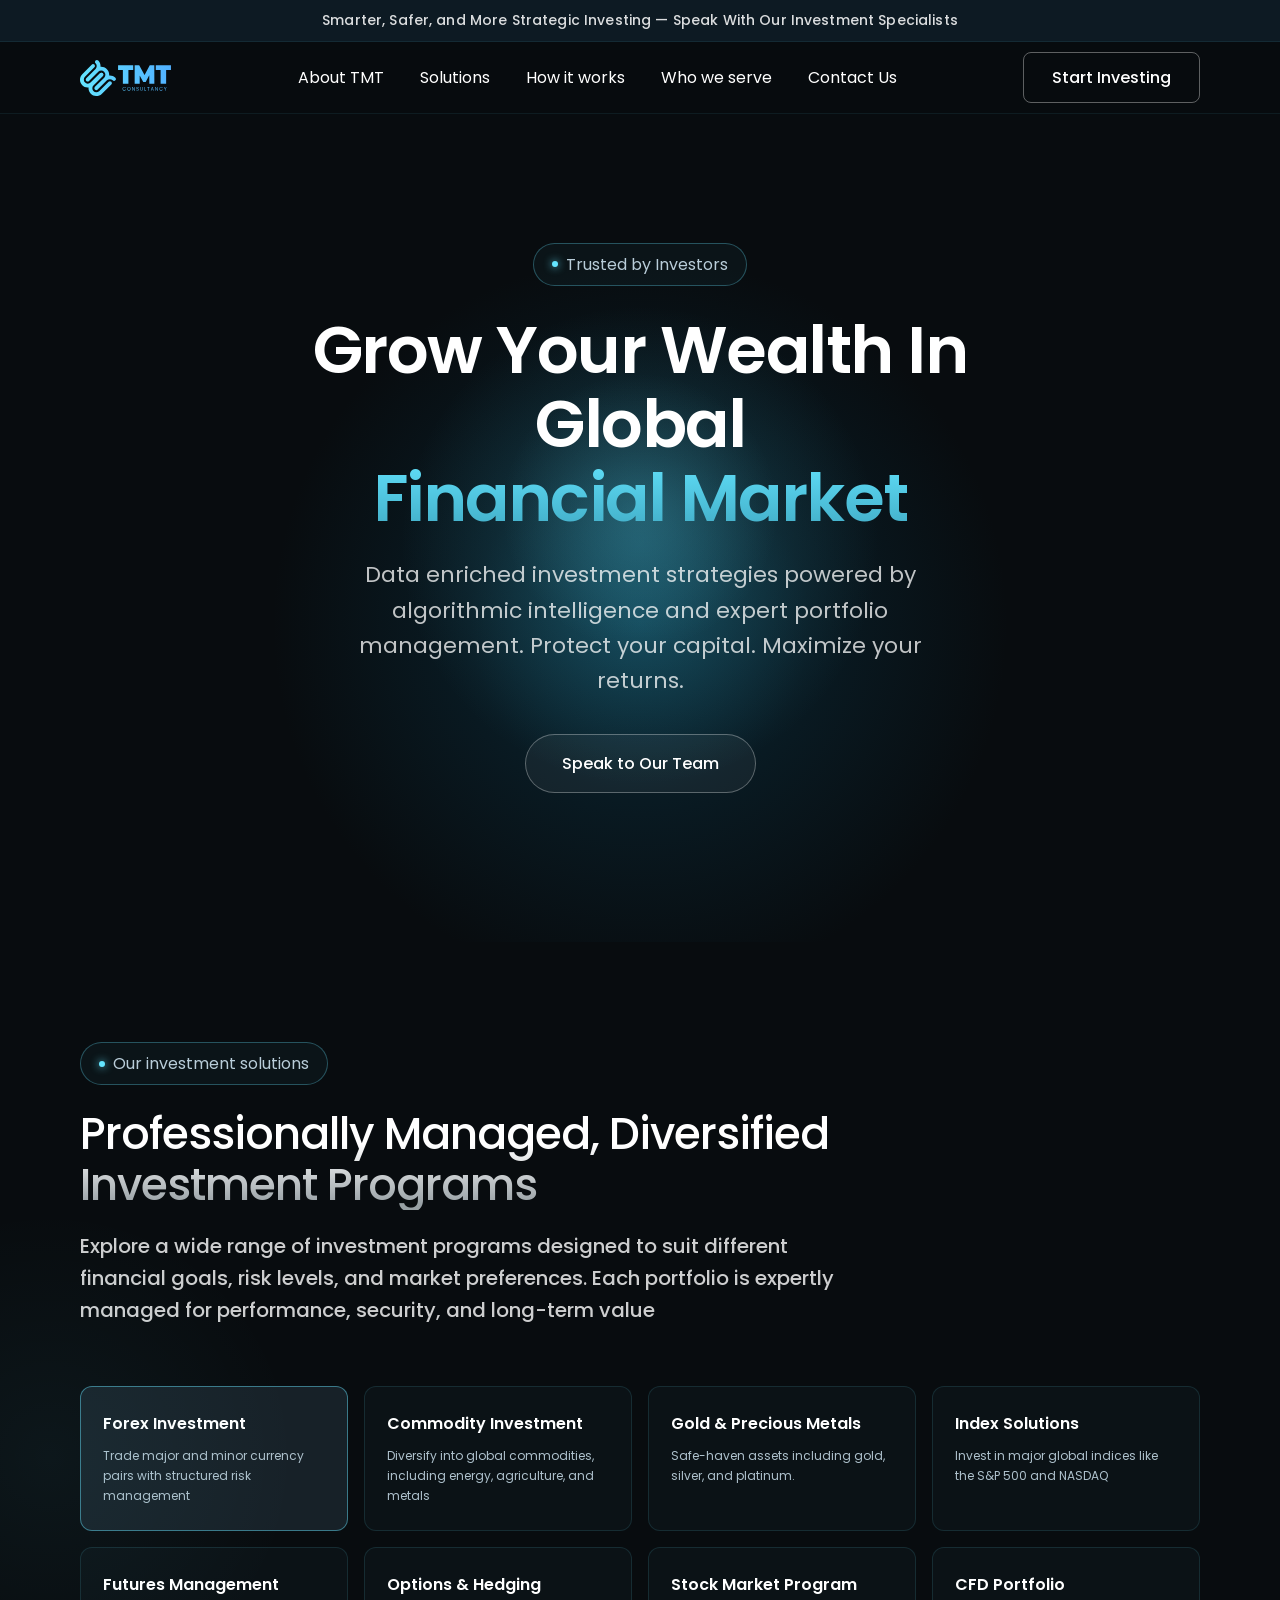
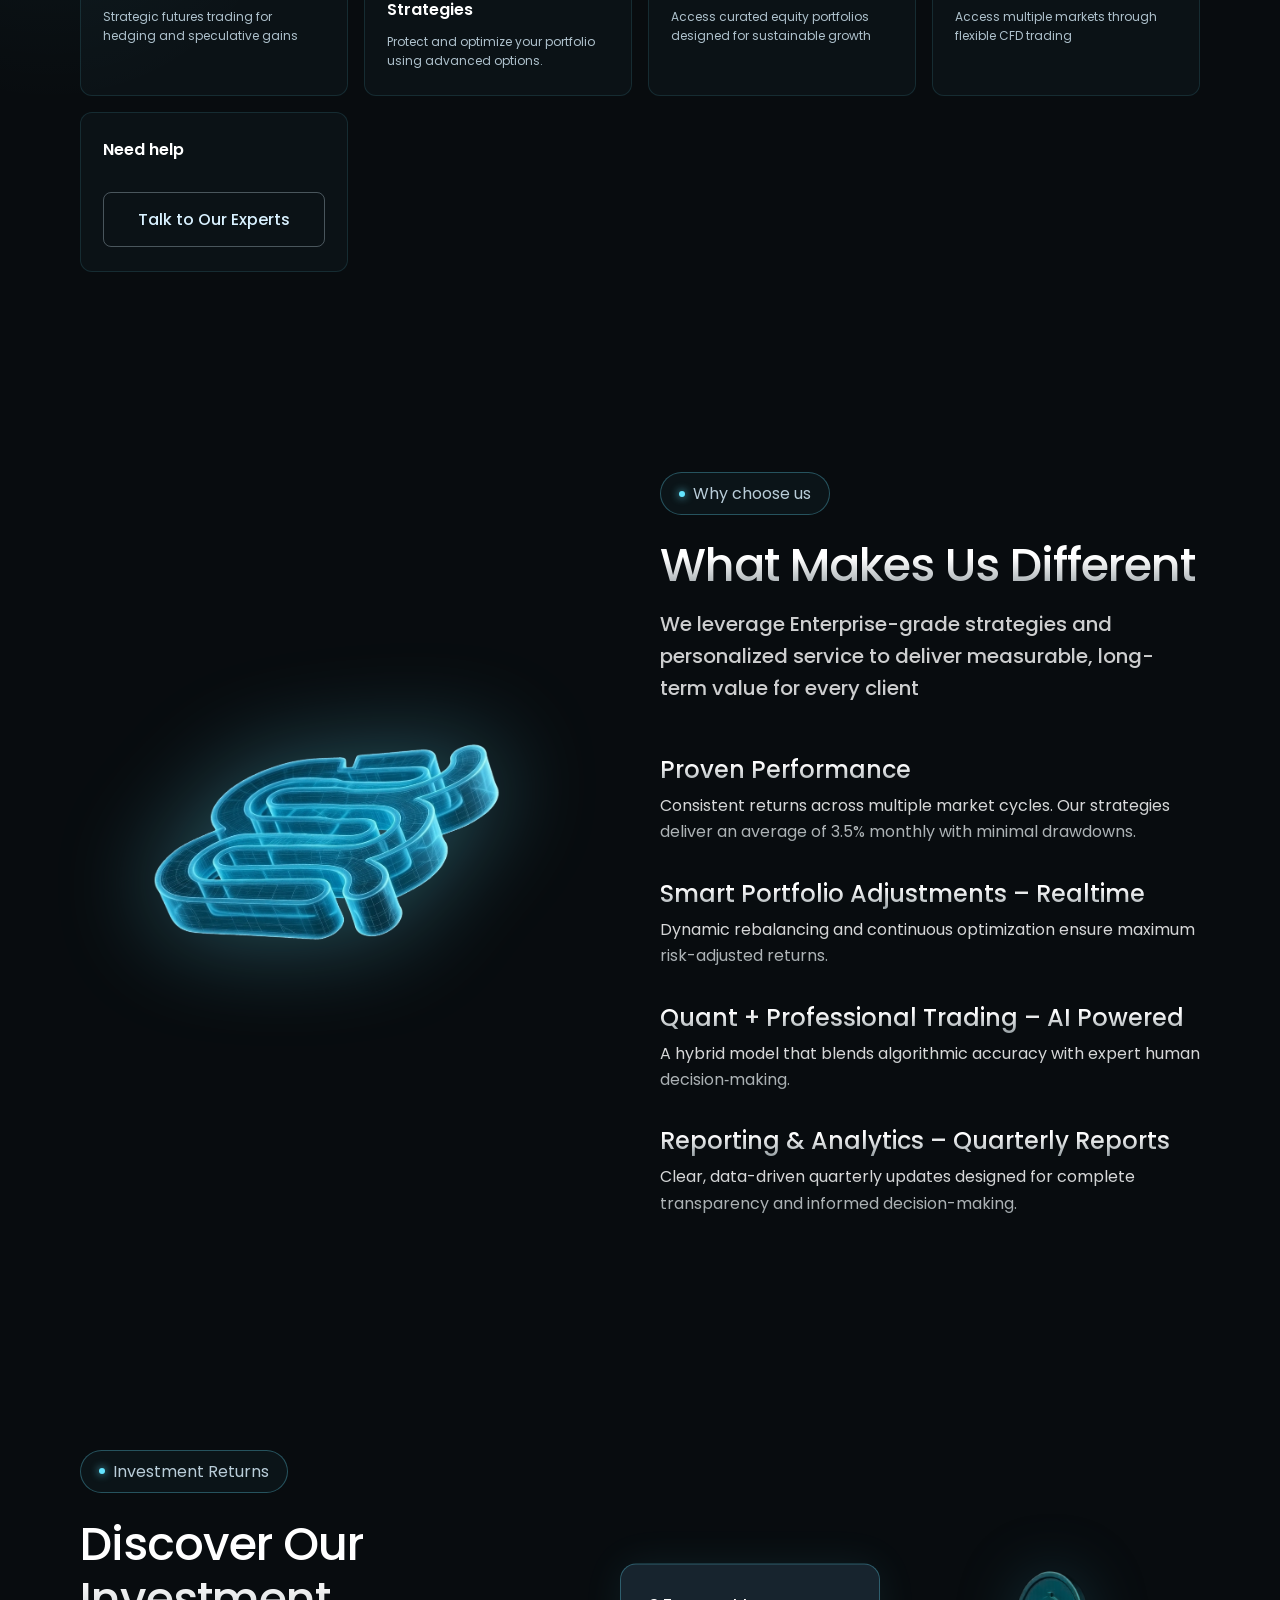
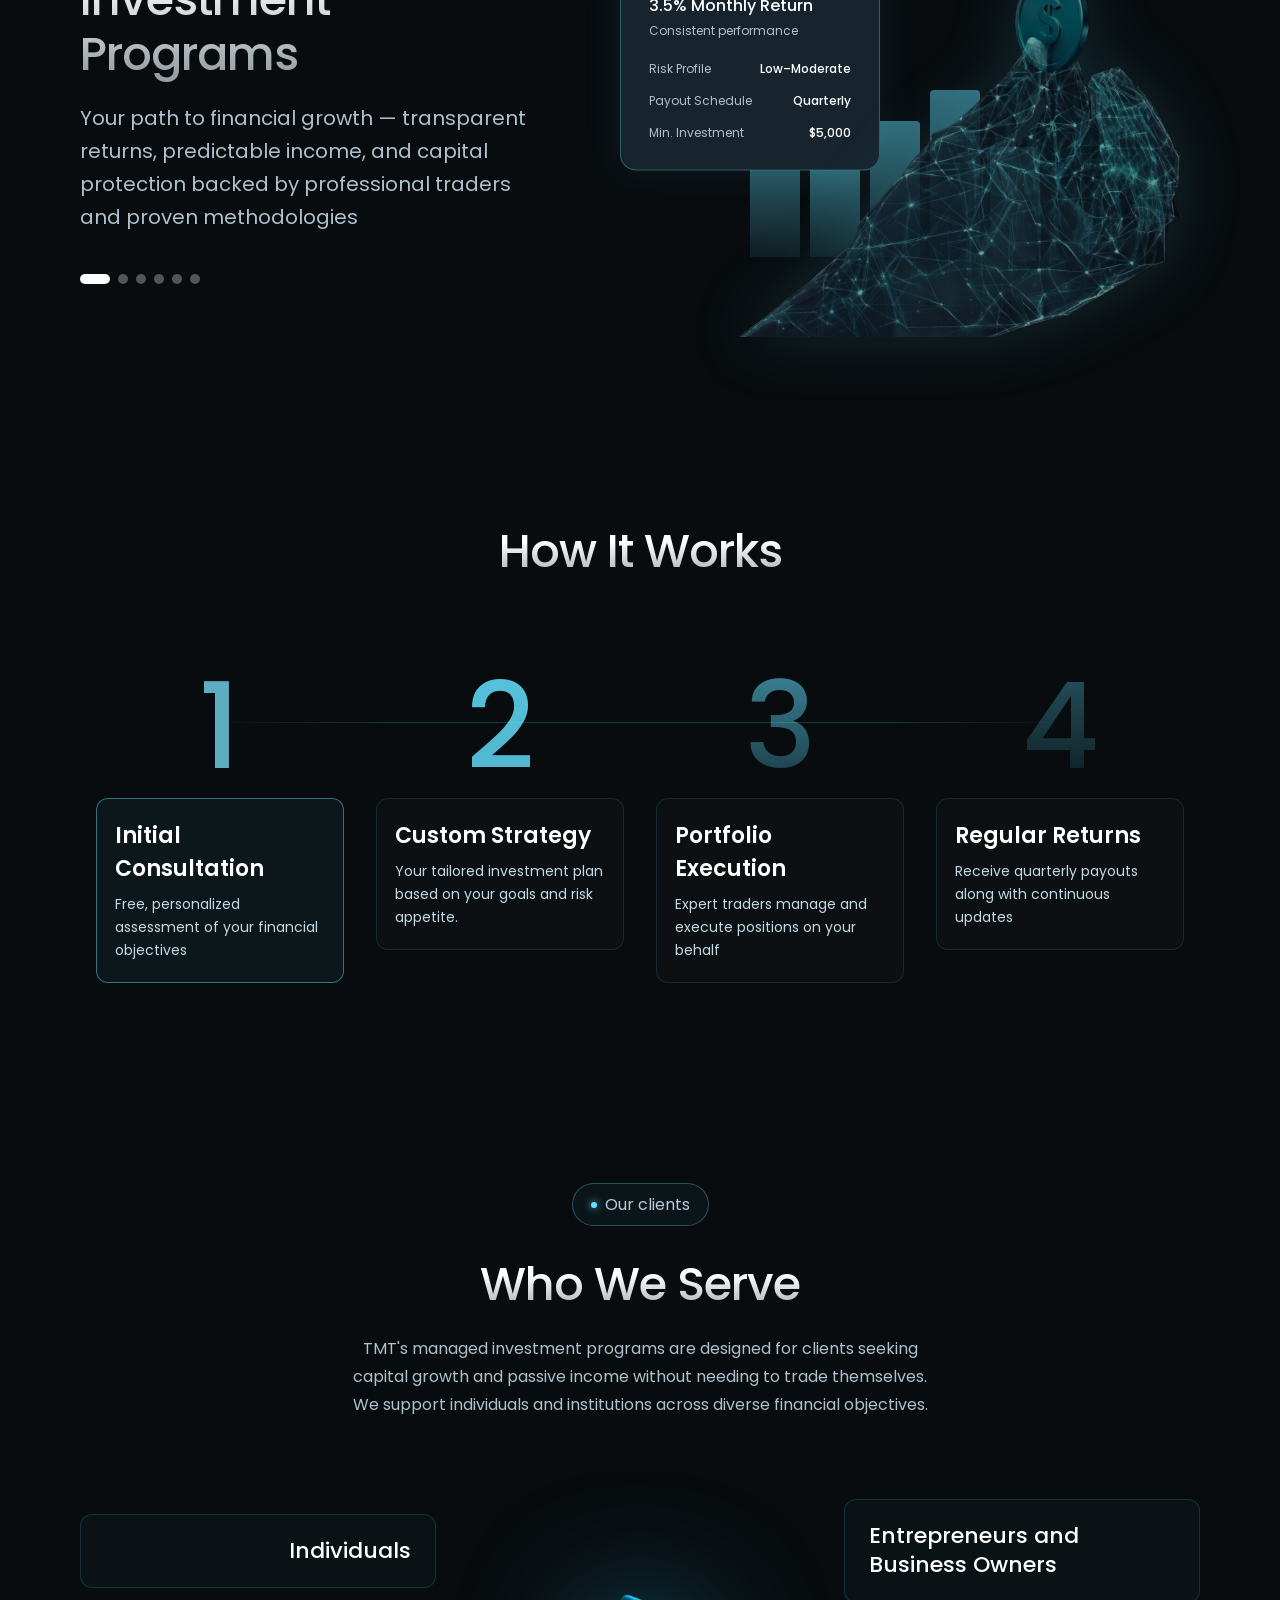
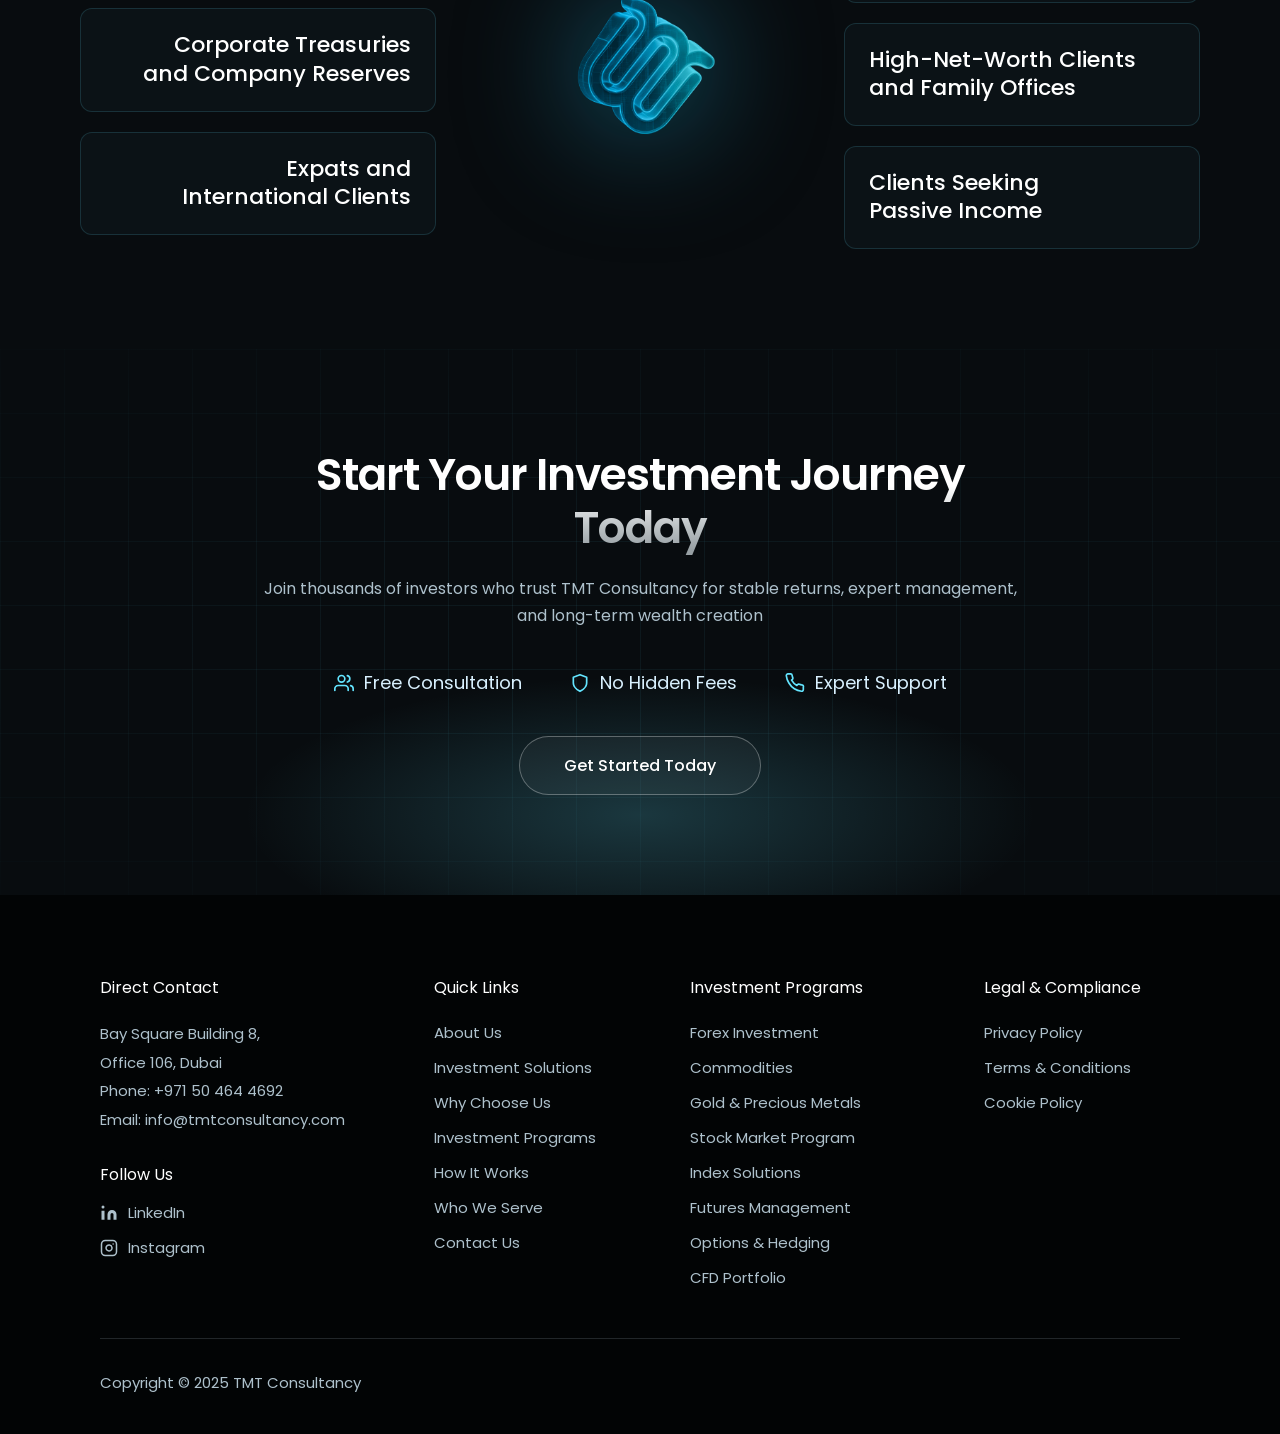
==== commit a0e983ff: "Redesign homepage to match Figma — all 8 sections Complete homepage rebuild from Figma design (b74B4" ====
--- a/index.html
+++ b/index.html
@@ -1,1422 +1,1204 @@
 <!DOCTYPE html>
 <html lang="en">
-
 <head>
-	<!-- Meta -->
-	<meta charset="utf-8">
-	<meta http-equiv="X-UA-Compatible" content="IE=edge">
-	<meta name="viewport" content="width=device-width, initial-scale=1, shrink-to-fit=no">
-	<!-- The above 3 meta tags *must* come first in the head; any other head content must come *after* these tags -->
-	<meta name="description" content="TMT Consultancy — Expert investment management in Dubai. Forex, Gold, Commodities, Indices & more. 500+ active investors. Free consultation.">
-	<meta name="keywords" content="investment consultancy Dubai, forex investment, gold investment, portfolio management, wealth management UAE, financial consultancy, TMT Consultancy">
-	<!-- SITE TITLE -->
-	<title>TMT Consultancy — Investment Management | Dubai, UAE</title>
-	<link rel="icon" type="image/png" href="./assets/img/logo-icon.png">
-	<!-- Latest Bootstrap min CSS -->
-	<link rel="stylesheet" href="assets/bootstrap/css/bootstrap.min.css">
-	<!-- Google Font -->
-	<link href="https://fonts.googleapis.com/css2?family=Poppins:wght@300;400;500;600;700&display=swap" rel="stylesheet">
-	<!-- Font Awesome CSS -->
-	<link rel="stylesheet" href="assets/fonts/font-awesome.min.css">
-	<link rel="stylesheet" href="assets/fonts/themify-icons.css">
-	<link rel="stylesheet" href="assets/css/materialdesignicons-min.css">
-	<!--- owl carousel Css-->
-	<link rel="stylesheet" href="assets/owlcarousel/css/owl.carousel.css">
-	<link rel="stylesheet" href="assets/owlcarousel/css/owl.theme.css">
-	<!-- animate CSS -->
-	<link rel="stylesheet" href="assets/css/animate.css">
-	<!-- MAGNIFIC CSS -->
-	<link rel="stylesheet" href="assets/css/magnific-popup.css">
-	<!-- Style CSS -->
-	<link rel="stylesheet" href="assets/css/style-two.css">
-	<!-- HTML5 shim and Respond.js IE8 support of HTML5 elements and media queries -->
-	<!-- WARNING: Respond.js doesn't work if you view the page via file:// -->
-	<!--[if lt IE 9]>
-		  <script src="https://oss.maxcdn.com/html5shiv/3.7.2/html5shiv.min.js"></script>
-		  <script src="https://oss.maxcdn.com/respond/1.4.2/respond.min.js"></script>
-		<![endif]-->
+  <meta charset="UTF-8" />
+  <meta name="viewport" content="width=device-width, initial-scale=1.0" />
+  <title>TMT Consultancy — Investment Management | Dubai, UAE</title>
+  <meta name="description" content="TMT Consultancy offers professionally managed, diversified investment programs in Dubai. Forex, commodities, gold, indices and more. Protect your capital. Maximize your returns." />
+  <meta name="keywords" content="investment management Dubai, forex investment, commodity investment, gold investment, portfolio management UAE, TMT Consultancy" />
+  <link rel="icon" href="./assets/img/logo-icon.png" type="image/png" />
+
+  <!-- Google Fonts: Poppins -->
+  <link rel="preconnect" href="https://fonts.googleapis.com" />
+  <link rel="preconnect" href="https://fonts.gstatic.com" crossorigin />
+  <link href="https://fonts.googleapis.com/css2?family=Poppins:wght@400;500;600;700&display=swap" rel="stylesheet" />
+
+  <style>
+    /* =============================================
+       RESET & BASE
+    ============================================= */
+    *, *::before, *::after { box-sizing: border-box; margin: 0; padding: 0; }
+    html { scroll-behavior: smooth; }
+    body {
+      font-family: 'Poppins', sans-serif;
+      background: #080c0f;
+      color: #ffffff;
+      overflow-x: hidden;
+      -webkit-font-smoothing: antialiased;
+    }
+    a { text-decoration: none; color: inherit; }
+    img { display: block; max-width: 100%; }
+    button { cursor: pointer; font-family: 'Poppins', sans-serif; border: none; background: none; }
+
+    /* =============================================
+       DESIGN TOKENS
+    ============================================= */
+    :root {
+      --bg:         #080c0f;
+      --bg-dark:    #020405;
+      --card-bg:    #0b1216;
+      --card-active:#17242e;
+      --teal:       #64e5ff;
+      --teal-mid:   #3ca4be;
+      --teal-deep:  #1faad5;
+      --teal-glow:  #5dacc0;
+      --text-white: #ffffff;
+      --text-muted: #aec1cc;
+      --text-badge: #b9cdd9;
+      --text-sub:   #97a0a4;
+      --border:     rgba(100,229,255,0.18);
+    }
+
+    /* =============================================
+       GRADIENT TEXT UTILITY
+    ============================================= */
+    .grad-text {
+      background: linear-gradient(180deg, #ffffff 35%, #97a0a4 95%);
+      -webkit-background-clip: text;
+      -webkit-text-fill-color: transparent;
+      background-clip: text;
+    }
+
+    /* =============================================
+       ANNOUNCEMENT BAR
+    ============================================= */
+    .announcement-bar {
+      background: #0d1a23;
+      text-align: center;
+      padding: 10px 24px;
+      font-size: 14px;
+      font-weight: 500;
+      color: rgba(255,255,255,0.85);
+      letter-spacing: 0.01em;
+      border-bottom: 1px solid rgba(100,229,255,0.08);
+    }
+
+    /* =============================================
+       NAVBAR
+    ============================================= */
+    .navbar {
+      position: sticky;
+      top: 0;
+      z-index: 100;
+      background: rgba(8,12,15,0.92);
+      backdrop-filter: blur(16px);
+      -webkit-backdrop-filter: blur(16px);
+      border-bottom: 1px solid rgba(100,229,255,0.08);
+      padding: 0 80px;
+      height: 72px;
+      display: flex;
+      align-items: center;
+      justify-content: space-between;
+    }
+    .navbar-logo {
+      display: flex;
+      align-items: center;
+      gap: 10px;
+    }
+    .navbar-logo img { height: 36px; width: auto; }
+    .navbar-links {
+      display: flex;
+      align-items: center;
+      gap: 36px;
+      list-style: none;
+    }
+    .navbar-links a {
+      font-size: 16px;
+      font-weight: 400;
+      color: #ffffff;
+      transition: color 0.2s;
+    }
+    .navbar-links a:hover { color: var(--teal); }
+    .nav-cta {
+      padding: 12px 28px;
+      border: 1.5px solid rgba(255,255,255,0.35);
+      border-radius: 8px;
+      font-size: 16px;
+      font-weight: 500;
+      color: #ffffff;
+      transition: border-color 0.2s, background 0.2s;
+      cursor: pointer;
+    }
+    .nav-cta:hover {
+      border-color: var(--teal);
+      background: rgba(100,229,255,0.06);
+      color: var(--teal);
+    }
+
+    /* =============================================
+       SECTION BADGE
+    ============================================= */
+    .section-badge {
+      display: inline-flex;
+      align-items: center;
+      gap: 8px;
+      padding: 8px 18px;
+      border: 1px solid rgba(100,229,255,0.3);
+      border-radius: 100px;
+      font-size: 16px;
+      font-weight: 400;
+      color: var(--text-badge);
+      background: rgba(100,229,255,0.04);
+    }
+    .section-badge::before {
+      content: '';
+      width: 6px;
+      height: 6px;
+      border-radius: 50%;
+      background: var(--teal);
+      box-shadow: 0 0 8px var(--teal);
+      flex-shrink: 0;
+    }
+
+    /* =============================================
+       HERO SECTION
+    ============================================= */
+    .hero {
+      position: relative;
+      min-height: calc(100vh - 72px);
+      display: flex;
+      flex-direction: column;
+      align-items: center;
+      justify-content: center;
+      text-align: center;
+      padding: 80px 24px 100px;
+      overflow: hidden;
+    }
+
+    /* Hero glow blobs */
+    .hero-blob {
+      position: absolute;
+      border-radius: 50%;
+      pointer-events: none;
+      z-index: 0;
+    }
+    .hero-blob-1 {
+      top: 50%;
+      left: 50%;
+      transform: translate(-50%, -38%);
+      width: 800px;
+      height: 800px;
+      background: radial-gradient(ellipse at center,
+        rgba(20,120,155,0.40) 0%,
+        rgba(12,70,95,0.25) 30%,
+        transparent 65%
+      );
+    }
+    .hero-blob-2 {
+      top: 52%;
+      left: 50%;
+      transform: translate(-50%, -50%);
+      width: 520px;
+      height: 520px;
+      background: radial-gradient(ellipse at center,
+        rgba(60,164,190,0.28) 0%,
+        transparent 65%
+      );
+    }
+    .hero-blob-3 {
+      top: 48%;
+      left: 50%;
+      transform: translate(-50%, -50%);
+      width: 300px;
+      height: 300px;
+      background: radial-gradient(ellipse at center,
+        rgba(100,229,255,0.18) 0%,
+        transparent 65%
+      );
+    }
+
+    .hero-content {
+      position: relative;
+      z-index: 1;
+      max-width: 860px;
+    }
+    .hero-badge-wrap {
+      margin-bottom: 28px;
+    }
+    .hero h1 {
+      font-size: 66px;
+      font-weight: 600;
+      line-height: 1.12;
+      letter-spacing: -1.5px;
+      color: #ffffff;
+      margin-bottom: 22px;
+    }
+    .hero h1 .teal-word {
+      background: linear-gradient(180deg, var(--teal) 0%, var(--teal-mid) 100%);
+      -webkit-background-clip: text;
+      -webkit-text-fill-color: transparent;
+      background-clip: text;
+    }
+    .hero-sub {
+      font-size: 22px;
+      font-weight: 400;
+      color: rgba(255,255,255,0.75);
+      line-height: 1.6;
+      max-width: 620px;
+      margin: 0 auto 36px;
+    }
+    .hero-cta {
+      display: inline-flex;
+      align-items: center;
+      gap: 10px;
+      padding: 16px 36px;
+      border: 1.5px solid rgba(255,255,255,0.3);
+      border-radius: 100px;
+      font-size: 16px;
+      font-weight: 500;
+      color: #ffffff;
+      background: rgba(255,255,255,0.05);
+      transition: all 0.25s;
+      cursor: pointer;
+    }
+    .hero-cta:hover {
+      background: rgba(100,229,255,0.1);
+      border-color: var(--teal);
+      color: var(--teal);
+    }
+
+    /* =============================================
+       INVESTMENT PROGRAMS SECTION
+    ============================================= */
+    .programs-section {
+      padding: 100px 80px;
+      background: var(--bg);
+      position: relative;
+      overflow: hidden;
+    }
+    .programs-section::before {
+      content: '';
+      position: absolute;
+      left: -200px;
+      top: 50%;
+      transform: translateY(-50%);
+      width: 500px;
+      height: 500px;
+      border-radius: 50%;
+      background: radial-gradient(ellipse at center,
+        rgba(100,229,255,0.05) 0%,
+        transparent 70%
+      );
+      pointer-events: none;
+    }
+    .section-header {
+      max-width: 760px;
+      margin-bottom: 60px;
+    }
+    .section-header .section-badge { margin-bottom: 24px; }
+    .section-header h2 {
+      font-size: 44px;
+      font-weight: 500;
+      line-height: 1.15;
+      letter-spacing: -1px;
+      margin-bottom: 20px;
+    }
+    .section-header p {
+      font-size: 20px;
+      font-weight: 500;
+      color: rgba(255,255,255,0.8);
+      line-height: 1.6;
+    }
+
+    .programs-grid {
+      display: grid;
+      grid-template-columns: repeat(4, 1fr);
+      gap: 16px;
+    }
+    .program-card {
+      background: var(--card-bg);
+      border: 1px solid rgba(100,229,255,0.12);
+      border-radius: 12px;
+      padding: 24px 22px;
+      transition: border-color 0.25s, background 0.25s;
+      cursor: pointer;
+    }
+    .program-card.active-card {
+      border-color: rgba(100,229,255,0.45);
+      background: #172128;
+    }
+    .program-card:hover {
+      border-color: rgba(100,229,255,0.35);
+      background: #131e26;
+    }
+    .program-card h3 {
+      font-size: 16px;
+      font-weight: 600;
+      color: #ffffff;
+      margin-bottom: 10px;
+    }
+    .program-card p {
+      font-size: 12px;
+      font-weight: 400;
+      color: var(--text-muted);
+      line-height: 1.65;
+    }
+    .help-card {
+      display: flex;
+      flex-direction: column;
+      justify-content: space-between;
+      gap: 20px;
+    }
+    .btn-experts {
+      display: inline-flex;
+      align-items: center;
+      justify-content: center;
+      padding: 14px 24px;
+      border: 1.5px solid rgba(217,241,255,0.3);
+      border-radius: 8px;
+      font-size: 16px;
+      font-weight: 500;
+      color: #d9f1ff;
+      background: transparent;
+      transition: all 0.2s;
+      cursor: pointer;
+      width: 100%;
+      text-align: center;
+    }
+    .btn-experts:hover {
+      background: rgba(100,229,255,0.08);
+      border-color: var(--teal);
+      color: var(--teal);
+    }
+
+    /* =============================================
+       WHAT MAKES US DIFFERENT
+    ============================================= */
+    .different-section {
+      padding: 100px 80px;
+      background: var(--bg);
+      display: flex;
+      align-items: center;
+      gap: 80px;
+    }
+    .different-visual {
+      flex: 0 0 500px;
+    }
+    .different-visual img {
+      width: 100%;
+      filter: drop-shadow(0 0 50px rgba(100,229,255,0.35));
+    }
+    .different-content {
+      flex: 1;
+    }
+    .different-content .section-badge { margin-bottom: 24px; }
+    .different-content h2 {
+      font-size: 46px;
+      font-weight: 500;
+      letter-spacing: -1px;
+      line-height: 1.15;
+      margin-bottom: 16px;
+    }
+    .different-content .section-intro {
+      font-size: 20px;
+      font-weight: 500;
+      color: rgba(255,255,255,0.8);
+      line-height: 1.6;
+      margin-bottom: 48px;
+    }
+    .features-list {
+      display: flex;
+      flex-direction: column;
+      gap: 30px;
+    }
+    .feature-item h4 {
+      font-size: 24px;
+      font-weight: 500;
+      margin-bottom: 6px;
+      background: linear-gradient(180deg, #ffffff 35%, #97a0a4 95%);
+      -webkit-background-clip: text;
+      -webkit-text-fill-color: transparent;
+      background-clip: text;
+    }
+    .feature-item p {
+      font-size: 16px;
+      font-weight: 400;
+      line-height: 1.65;
+      background: linear-gradient(180deg, rgba(255,255,255,0.85) 20%, #97a0a4 100%);
+      -webkit-background-clip: text;
+      -webkit-text-fill-color: transparent;
+      background-clip: text;
+    }
+
+    /* =============================================
+       DISCOVER OUR PROGRAMS (SLIDER)
+    ============================================= */
+    .discover-section {
+      padding: 100px 80px;
+      background: var(--bg);
+      display: flex;
+      align-items: center;
+      gap: 80px;
+      overflow: hidden;
+      min-height: 600px;
+    }
+    .discover-content {
+      flex: 0 0 460px;
+    }
+    .discover-content .section-badge { margin-bottom: 24px; }
+    .discover-content h2 {
+      font-size: 46px;
+      font-weight: 500;
+      letter-spacing: -1px;
+      line-height: 1.2;
+      margin-bottom: 20px;
+    }
+    .discover-content .discover-sub {
+      font-size: 20px;
+      color: var(--text-muted);
+      line-height: 1.65;
+      margin-bottom: 40px;
+    }
+    .slider-dots {
+      display: flex;
+      gap: 8px;
+      align-items: center;
+    }
+    .dot {
+      width: 10px;
+      height: 10px;
+      border-radius: 5px;
+      background: rgba(255,255,255,0.3);
+      cursor: pointer;
+      transition: all 0.3s;
+      padding: 0;
+    }
+    .dot.active {
+      width: 30px;
+      background: #ffffff;
+    }
+    .discover-visual {
+      flex: 1;
+      position: relative;
+      height: 500px;
+    }
+    /* Bar chart decoration */
+    .bar-chart {
+      position: absolute;
+      right: 160px;
+      bottom: 60px;
+      display: flex;
+      align-items: flex-end;
+      gap: 10px;
+      height: 220px;
+    }
+    .bar {
+      width: 50px;
+      border-radius: 4px 4px 0 0;
+      background: linear-gradient(180deg, rgba(100,229,255,0.45) 0%, rgba(100,229,255,0.08) 100%);
+    }
+    /* Investment card */
+    .program-slide-card {
+      position: absolute;
+      left: 0;
+      top: 50%;
+      transform: translateY(-50%);
+      background: var(--card-active);
+      border: 1px solid rgba(100,229,255,0.3);
+      border-radius: 16px;
+      padding: 28px;
+      width: 260px;
+      box-shadow: 0 0 40px rgba(100,229,255,0.08);
+    }
+    .slide-return {
+      font-size: 16px;
+      font-weight: 500;
+      color: #ffffff;
+      margin-bottom: 4px;
+    }
+    .slide-perf {
+      font-size: 12px;
+      color: var(--text-muted);
+      margin-bottom: 20px;
+    }
+    .slide-meta { display: flex; flex-direction: column; gap: 14px; }
+    .slide-meta-item { display: flex; justify-content: space-between; align-items: center; }
+    .slide-meta-label { font-size: 12px; color: var(--text-muted); }
+    .slide-meta-value { font-size: 12px; font-weight: 500; color: #ffffff; }
+    /* 3D hand image */
+    .hand-img {
+      position: absolute;
+      right: -60px;
+      bottom: -20px;
+      width: 560px;
+      filter: drop-shadow(0 0 30px rgba(60,164,190,0.25));
+    }
+
+    /* =============================================
+       HOW IT WORKS
+    ============================================= */
+    .how-section {
+      padding: 100px 80px;
+      background: var(--bg);
+      text-align: center;
+    }
+    .how-section h2 {
+      font-size: 46px;
+      font-weight: 500;
+      letter-spacing: -1px;
+      margin-bottom: 80px;
+    }
+    .steps-row {
+      display: flex;
+      align-items: flex-start;
+      position: relative;
+    }
+    .steps-row::before {
+      content: '';
+      position: absolute;
+      top: 56px;
+      left: 12%;
+      right: 12%;
+      height: 1px;
+      background: linear-gradient(90deg, transparent 0%, rgba(100,229,255,0.2) 20%, rgba(100,229,255,0.2) 80%, transparent 100%);
+      pointer-events: none;
+    }
+    .step {
+      flex: 1;
+      padding: 0 16px;
+    }
+    .step-number {
+      font-size: 120px;
+      font-weight: 500;
+      line-height: 1;
+      display: block;
+      margin-bottom: 12px;
+    }
+    .step:nth-child(1) .step-number { color: var(--teal-glow); }
+    .step:nth-child(2) .step-number {
+      background: linear-gradient(180deg, #55c3de 0%, #52b4cc 100%);
+      -webkit-background-clip: text; -webkit-text-fill-color: transparent; background-clip: text;
+    }
+    .step:nth-child(3) .step-number {
+      background: linear-gradient(180deg, #3c8497 0%, #1a3b45 100%);
+      -webkit-background-clip: text; -webkit-text-fill-color: transparent; background-clip: text;
+    }
+    .step:nth-child(4) .step-number {
+      background: linear-gradient(180deg, #26525e 0%, #0d1e22 100%);
+      -webkit-background-clip: text; -webkit-text-fill-color: transparent; background-clip: text;
+    }
+    .step-box {
+      border: 1px solid rgba(100,229,255,0.12);
+      border-radius: 12px;
+      padding: 20px 18px;
+      text-align: left;
+      background: rgba(255,255,255,0.02);
+      transition: border-color 0.25s, background 0.25s;
+    }
+    .step:nth-child(1) .step-box {
+      background: rgba(100,229,255,0.05);
+      border-color: rgba(100,229,255,0.45);
+    }
+    .step-box:hover {
+      border-color: rgba(100,229,255,0.3);
+      background: rgba(100,229,255,0.04);
+    }
+    .step-box h4 {
+      font-size: 22px;
+      font-weight: 600;
+      color: #ffffff;
+      margin-bottom: 8px;
+    }
+    .step-box p {
+      font-size: 14px;
+      color: #c3d9e5;
+      line-height: 1.65;
+    }
+
+    /* =============================================
+       WHO WE SERVE
+    ============================================= */
+    .serve-section {
+      padding: 100px 80px;
+      background: var(--bg);
+      overflow: hidden;
+    }
+    .serve-header {
+      text-align: center;
+      margin-bottom: 80px;
+    }
+    .serve-header .section-badge { margin-bottom: 24px; }
+    .serve-header h2 {
+      font-size: 46px;
+      font-weight: 500;
+      letter-spacing: -1px;
+      margin-bottom: 16px;
+    }
+    .serve-header p {
+      font-size: 16px;
+      color: var(--text-muted);
+      line-height: 1.75;
+      max-width: 580px;
+      margin: 0 auto;
+    }
+    .serve-layout {
+      display: grid;
+      grid-template-columns: 1fr 360px 1fr;
+      gap: 24px;
+      align-items: center;
+    }
+    .serve-left-col,
+    .serve-right-col {
+      display: flex;
+      flex-direction: column;
+      gap: 20px;
+    }
+    .serve-center-col {
+      display: flex;
+      align-items: center;
+      justify-content: center;
+    }
+    .serve-center-col img {
+      width: 320px;
+      filter: drop-shadow(0 0 60px rgba(31,170,213,0.55));
+    }
+    .serve-card {
+      background: var(--card-bg);
+      border: 1px solid rgba(100,229,255,0.15);
+      border-radius: 12px;
+      padding: 22px 24px;
+      transition: border-color 0.25s, background 0.25s, box-shadow 0.25s;
+    }
+    .serve-card:hover {
+      border-color: rgba(100,229,255,0.4);
+      background: var(--card-active);
+      box-shadow: 0 0 24px rgba(100,229,255,0.07);
+    }
+    .serve-card h3 {
+      font-size: 22px;
+      font-weight: 500;
+      color: #ffffff;
+      line-height: 1.3;
+    }
+    .serve-left-col .serve-card { text-align: right; }
+    .serve-right-col .serve-card { text-align: left; }
+
+    /* =============================================
+       CTA SECTION
+    ============================================= */
+    .cta-section {
+      position: relative;
+      padding: 100px 80px;
+      background: var(--bg);
+      text-align: center;
+      overflow: hidden;
+    }
+    .cta-grid-bg {
+      position: absolute;
+      inset: 0;
+      background-image:
+        linear-gradient(rgba(100,229,255,0.06) 1px, transparent 1px),
+        linear-gradient(90deg, rgba(100,229,255,0.06) 1px, transparent 1px);
+      background-size: 64px 64px;
+      mask-image: radial-gradient(ellipse 85% 75% at 50% 50%, black 25%, transparent 100%);
+      -webkit-mask-image: radial-gradient(ellipse 85% 75% at 50% 50%, black 25%, transparent 100%);
+    }
+    .cta-glow-bottom {
+      position: absolute;
+      bottom: -60px;
+      left: 50%;
+      transform: translateX(-50%);
+      width: 800px;
+      height: 280px;
+      background: radial-gradient(ellipse at center,
+        rgba(100,229,255,0.2) 0%,
+        transparent 70%
+      );
+      pointer-events: none;
+    }
+    .cta-content {
+      position: relative;
+      z-index: 1;
+      max-width: 780px;
+      margin: 0 auto;
+    }
+    .cta-content h2 {
+      font-size: 44px;
+      font-weight: 600;
+      letter-spacing: -1px;
+      line-height: 1.2;
+      margin-bottom: 20px;
+    }
+    .cta-sub {
+      font-size: 16px;
+      color: var(--text-muted);
+      line-height: 1.7;
+      margin-bottom: 40px;
+    }
+    .cta-features {
+      display: flex;
+      justify-content: center;
+      gap: 48px;
+      margin-bottom: 40px;
+      flex-wrap: wrap;
+    }
+    .cta-feature {
+      display: flex;
+      align-items: center;
+      gap: 10px;
+      font-size: 18px;
+      font-weight: 400;
+      color: #d9f1ff;
+    }
+    .cta-feature svg { flex-shrink: 0; color: var(--teal); }
+    .btn-cta-main {
+      display: inline-flex;
+      align-items: center;
+      justify-content: center;
+      padding: 16px 44px;
+      border: 1.5px solid rgba(255,255,255,0.3);
+      border-radius: 100px;
+      font-size: 16px;
+      font-weight: 500;
+      color: #ffffff;
+      background: rgba(255,255,255,0.04);
+      transition: all 0.25s;
+      cursor: pointer;
+    }
+    .btn-cta-main:hover {
+      background: rgba(100,229,255,0.1);
+      border-color: var(--teal);
+      color: var(--teal);
+    }
+
+    /* =============================================
+       FOOTER
+    ============================================= */
+    footer {
+      background: var(--bg-dark);
+      padding: 80px 100px 40px;
+    }
+    .footer-grid {
+      display: grid;
+      grid-template-columns: 1.4fr 1fr 1.2fr 1fr;
+      gap: 60px;
+      padding-bottom: 48px;
+      border-bottom: 1px solid rgba(174,193,204,0.18);
+      margin-bottom: 32px;
+    }
+    .footer-col h5 {
+      font-size: 16px;
+      font-weight: 400;
+      color: #ffffff;
+      margin-bottom: 20px;
+    }
+    .footer-col address {
+      font-style: normal;
+      font-size: 15px;
+      color: var(--text-muted);
+      line-height: 1.9;
+    }
+    .footer-col address a {
+      color: var(--text-muted);
+      transition: color 0.2s;
+    }
+    .footer-col address a:hover { color: var(--teal); }
+    .footer-links {
+      list-style: none;
+      display: flex;
+      flex-direction: column;
+      gap: 10px;
+    }
+    .footer-links a {
+      font-size: 15px;
+      color: var(--text-muted);
+      transition: color 0.2s;
+    }
+    .footer-links a:hover { color: var(--teal); }
+    .footer-social-label {
+      font-size: 16px;
+      font-weight: 400;
+      color: #ffffff;
+      margin-top: 28px;
+      margin-bottom: 14px;
+    }
+    .footer-socials {
+      display: flex;
+      flex-direction: column;
+      gap: 12px;
+    }
+    .footer-social-link {
+      display: flex;
+      align-items: center;
+      gap: 10px;
+      font-size: 15px;
+      color: var(--text-muted);
+      transition: color 0.2s;
+    }
+    .footer-social-link:hover { color: var(--teal); }
+    .footer-social-link svg { flex-shrink: 0; }
+    .footer-copyright {
+      font-size: 15px;
+      color: var(--text-muted);
+    }
+  </style>
 </head>
-
-<style>
-	html, body {
-  font-family: 'Poppins', -apple-system, BlinkMacSystemFont, 'Segoe UI', sans-serif;
-}
-h1, h2, h3, h4, h5 {
-  font-family: 'Poppins', sans-serif !important;
-  font-weight: 500 !important;
-  letter-spacing: -0.5px !important;
-}
-	.home_bg {
-    background: #000;
-}
-
-/* Mobile version */
-@media (max-width: 768px) {
-    .home_bg {
-        background-image: url('./assets/img/mob-bg2.png');
-        background-size: cover; 
-        background-position: center;
-    }
-}
-	.hero-grad {
-		background: linear-gradient(135deg, #5ACEE5 0%, #7dd8f0 40%, #c8eef7 100%);
-		-webkit-background-clip: text;
-		-webkit-text-fill-color: transparent;
-		background-clip: text;
-		padding: 0px 0px;
-		display: block;
-	}
-
-	.btn_tmt {
-		background: linear-gradient(270deg, #5ACEE5 0%, #499FE5 100%);
-		padding: 9px 24px;
-		color: #fff;
-		border-radius: 30px;
-		border: 1px solid transparent;
-		font-size: 14px;
-		font-weight: 500;
-		display: inline-block;
-		position: relative;
-		text-transform: capitalize;
-		transition: all 0.3s ease;
-	}
-
-	.btn_tmt:hover {
-		transform: translateY(-2px);
-	}
-
-	.navbar .navbar-nav .nav-link {
-		color: rgba(255,255,255,0.85);
-		transition: color 0.25s ease;
-	}
-
-	.navbar .navbar-nav .nav-link:hover {
-		color: #5ACEE5 !important;
-	}
-
-	#home {
-		display: flex;
-		align-items: flex-end;
-		padding-top: 100px;
-		padding-bottom: 10px;
-		position: relative;
-		z-index: 1;
-	}
-
-	.btn-inner-glow {
-		font-family: 'Poppins', sans-serif;
-		display: inline-flex;
-		align-items: center;
-		gap: 10px;
-		margin-top: 20px;
-		padding: 10px 24px;
-		border-radius: 999px;
-		font-size: 16px;
-		color: #fff;
-		background: #000;
-		border: 1px solid rgba(14, 229, 248, 0.6);
-		position: relative;
-		cursor: pointer;
-
-		/* INNER GLOW */
-		box-shadow:
-			inset 0 0 10px rgba(14, 229, 248, 0.6),
-			inset 0 0 20px rgba(14, 229, 248, 0.3);
-
-		backdrop-filter: blur(6px);
-		transition: all 0.3s ease;
-	}
-
-	/* Soft inner highlight (top shine) */
-	.btn-inner-glow::before {
-		content: "";
-		position: absolute;
-		inset: 0;
-		border-radius: 999px;
-		background: linear-gradient(180deg,
-				rgba(14, 229, 248, 0.25) 0%,
-				transparent 70%);
-		opacity: 0.6;
-		pointer-events: none;
-	}
-
-	/* Icon */
-	.btn-inner-glow .icon {
-		color: #0EE5F8;
-	}
-
-	/* Hover = stronger inner glow */
-	.btn-inner-glow:hover {
-		box-shadow:
-			inset 0 2px 8px rgba(14, 229, 248, 0.7),
-			inset 0 -2px 8px rgba(14, 229, 248, 0.4);
-	}
-
-	.hero-text p {
-		margin: 0 auto;
-		/* centers the block */
-		text-align: center;
-		/* centers the text */
-	}
-
-	.about_p {
-		color: rgba(255,255,255,0.72);
-		font-family: 'Poppins', sans-serif;
-		font-weight: 400;
-		font-size: 17px;
-		line-height: 1.7;
-		letter-spacing: 0px;
-		text-align: center;
-		margin-top: 20px;
-		margin-bottom: 40px;
-		max-width: 680px;
-		margin-left: auto;
-		margin-right: auto;
-	}
-
-	/* Grid container */
-	.programs__grid {
-		display: grid;
-		grid-template-columns: repeat(4, 1fr);
-		gap: 20px;
-	}
-
-	/* Card container */
-	.program-card {
-		width: 100%;
-		min-height: 160px;
-		padding: 28px 28px;
-		border: 1px solid rgba(52, 116, 129, 0.6);
-		border-radius: 20px;
-		background: rgba(15, 22, 30, 0.7);
-		transition: border-color 0.25s ease, box-shadow 0.25s ease, transform 0.25s ease;
-	}
-
-	/* Hover effect */
-	.program-card:hover {
-		border-color: #64e5ff;
-		box-shadow: 0 0 20px rgba(100, 229, 255, 0.15);
-	}
-
-	/* Title */
-	.program-card__title {
-		font-size: 16px;
-		font-weight: 600;
-		color: #fff;
-		margin-bottom: 20px;
-	}
-
-	/* Description */
-	.program-card__desc {
-		font-size: 14px;
-		font-weight: 300;
-		color: #fff;
-		line-height: 1.5;
-	}
-
-	/* Tablet (optional improvement) */
-	@media (max-width: 992px) {
-		.programs__grid {
-			grid-template-columns: repeat(2, 1fr);
-		}
-	}
-
-	/* Mobile: 3 visible cards + vertical scroll */
-	@media (max-width: 576px) {
-		.programs__grid {
-			grid-template-columns: 1fr;
-			row-gap: 0px;
-
-			max-height: 520px;
-			/* shows ~3 cards */
-			overflow-y: auto;
-			padding-right: 8px;
-			/* space for scrollbar */
-		}
-
-		.program-card {
-			width: 100%;
-		}
-	}
-
-	/* Optional scrollbar styling */
-	.programs__grid::-webkit-scrollbar {
-		width: 4px;
-	}
-
-	.programs__grid::-webkit-scrollbar-thumb {
-		background: #64e5ff;
-		border-radius: 10px;
-	}
-
-	.portfolio_list_img {
-		display: flex;
-		justify-content: center;
-		align-items: center;
-		height: 100%;
-	}
-
-	/* ROW: vertical center */
-
-	/* ===== BASE ===== */
-	#who-we-serve .row {
-		display: flex;
-		align-items: center;
-		justify-content: space-between;
-	}
-
-	/* CARD */
-	.buy_sell_list {
-		padding: 25px 20px;
-		width: 300px;
-		border: 1px solid rgba(0, 255, 255, 0.3);
-		border-radius: 20px;
-		text-align: center;
-		transition: 0.4s ease;
-	}
-
-	/* CENTER IMAGE */
-	.portfolio_list_img {
-		display: flex;
-		justify-content: center;
-		align-items: center;
-		transform: scale(1.2);
-	}
-
-	/* ================= ORBIT / CIRCLE EFFECT ================= */
-
-	/* LEFT COLUMN (push outward like arc left side of circle) */
-	#who-we-serve .col-lg-4:first-child .buy_sell_list:nth-of-type(1) {
-		transform: translate(-30px, -30px);
-	}
-
-	#who-we-serve .col-lg-4:first-child .buy_sell_list:nth-of-type(2) {
-		transform: translate(-70px, 0px);
-	}
-
-	#who-we-serve .col-lg-4:first-child .buy_sell_list:nth-of-type(3) {
-		transform: translate(-30px, 30px);
-	}
-
-	/* RIGHT COLUMN (mirror outward like arc right side of circle) */
-	#who-we-serve .col-lg-4:last-child .buy_sell_list:nth-of-type(1) {
-		transform: translate(30px, -30px);
-	}
-
-	#who-we-serve .col-lg-4:last-child .buy_sell_list:nth-of-type(2) {
-		transform: translate(70px, 0px);
-	}
-
-	#who-we-serve .col-lg-4:last-child .buy_sell_list:nth-of-type(3) {
-		transform: translate(30px, 30px);
-	}
-
-	/* ===== HOVER FLOAT ===== */
-	.buy_sell_list:hover {
-		transform: translate(0, 0) scale(1.05);
-		border-color: #64e5ff;
-		box-shadow: 0 10px 25px rgba(100, 229, 255, 0.15);
-	}
-
-	/* ===== MOBILE RESET ===== */
-	@media(max-width:768px) {
-		#who-we-serve .row {
-			flex-direction: column;
-		}
-
-		.buy_sell_list {
-			transform: none !important;
-			width: 100%;
-		}
-
-		.portfolio_list_img {
-			transform: none;
-		}
-	}
-
-	/* Rotation animation */
-	@keyframes rotate360 {
-		from {
-			transform: rotate(0deg);
-		}
-
-		to {
-			transform: rotate(360deg);
-		}
-	}
-
-	.h2-font {
-		font-size: 44px;
-	}
-
-	@media (max-width: 567px) {
-		.h2-font {
-			font-size: 35px;
-		}
-	}
-
-	/* ===== CONTAINER ===== */
-	.tmt1-container {
-		max-width: 1200px;
-		margin: 0 auto;
-		/* padding:0 20px; */
-	}
-
-	/* ===== ROW ===== */
-	.tmt-row {
-		display: flex;
-		align-items: center;
-		justify-content: space-between;
-		flex-wrap: wrap;
-	}
-
-	/* ===== COLUMNS ===== */
-	.tmt-col-lg-8 {
-		flex: 0 0 66.66%;
-	}
-
-	.tmt-col-lg-4 {
-		flex: 0 0 33.33%;
-	}
-
-	/* ===== MOBILE ===== */
-	@media(max-width:768px) {
-
-		.tmt-col-lg-8,
-		.tmt-col-lg-4 {
-			flex: 0 0 100%;
-		}
-
-		.program-card-scroll {
-			min-width: 50%;
-		}
-	}
-
-	/* ===== TEXT ===== */
-	.app-text h2 {
-		margin: 0 0 10px 0;
-	}
-
-	.app-text p {
-		margin-bottom: 30px;
-	}
-
-	/* ===== CAROUSEL ===== */
-	.carousel {
-		position: relative;
-		height: 260px;
-		display: flex;
-		align-items: center;
-		justify-content: center;
-		overflow: hidden;
-		margin-top: 20px;
-	}
-
-	/* ===== CARD ===== */
-	.program-card-scroll {
-		position: absolute;
-
-		width: 260px;
-		/* 🔥 FIX: lock width */
-		min-height: 140px;
-
-		padding: 25px 20px;
-		border: 1px solid #347481;
-		border-radius: 25px;
-		background: #1A262E;
-
-		display: flex;
-		/* 🔥 FIX: force vertical layout */
-		flex-direction: column;
-		justify-content: center;
-		align-items: center;
-
-		text-align: center;
-
-		transition: all .5s ease;
-		opacity: .3;
-		transform: scale(.75);
-	}
-
-	/* ===== TEXT FIX ===== */
-	.program-card-scroll h4 {
-		display: block;
-		width: 100%;
-		margin: 0 0 6px 0;
-		line-height: 1.3;
-	}
-
-	.program-card-scroll p {
-		display: block;
-		width: 100%;
-		margin: 0;
-		line-height: 1.4;
-	}
-
-	/* ===== ACTIVE ===== */
-	.program-card-scroll.active {
-		transform: scale(1.1);
-		opacity: 1;
-		border-color: #64e5ff;
-		box-shadow: 0 0 20px rgba(100, 229, 255, .15);
-		z-index: 5;
-	}
-
-	/* ===== SIDE ===== */
-	.program-card-scroll.left {
-		transform: translateX(-180px) scale(.85);
-		opacity: .5;
-	}
-
-	.program-card-scroll.right {
-		transform: translateX(180px) scale(.85);
-		opacity: .5;
-	}
-
-	/* ===== HIDDEN ===== */
-	.program-card-scroll.hidden {
-		opacity: 0;
-		transform: scale(.6);
-	}
-
-	/* ===== DOTS ===== */
-	.programs__dots {
-		display: flex;
-		justify-content: center;
-		gap: 8px;
-		margin-top: 20px;
-		margin-bottom: 15px;
-	}
-
-	.dot {
-		width: 8px;
-		height: 8px;
-		border-radius: 50%;
-		background: rgba(255, 255, 255, .3);
-		cursor: pointer;
-	}
-
-	.dot.active {
-		background: #64e5ff;
-		transform: scale(1.3);
-	}
-
-	/* IMAGE */
-	.app_img {
-		display: flex;
-		justify-content: flex-end;
-	}
-
-	.app_img img {
-		width: 100%;
-		max-width: 100%;
-		height: auto;
-		display: block;
-	}
-
-/* for investment programs */
-/* DEFAULT (DESKTOP) */
-.download_area.section-padding{
-  /* padding: 100px; */
-}
-
-/* MOBILE */
-@media (max-width: 768px){
-  .download_area.section-padding{
-    padding: 20px;
-  }
-}
-.right .item {
-  opacity: 1 !important;
-  transform: none !important;
-  visibility: visible !important;
-}
-
-</style>
-
-<body data-spy="scroll" data-offset="80">
-
-	<!-- particles -->
-	<!-- <div id="particles-js"></div>	 -->
-
-	<!-- START PRELOADER -->
-	<div class="preloader">
-		<div class="spinner">
-			<div class="double-bounce1"></div>
-			<div class="double-bounce2"></div>
-		</div>
-	</div>
-	<!-- END PRELOADER -->
-
-	<!-- START NAVBAR -->
-	<nav id="navbar" class="navbar navbar-expand-lg fixed-top navbar-custom navbar-light sticky">
-		<div class="container d-flex align-items-center justify-content-between">
-
-			<!-- Logo (Left) -->
-			<a class="navbar-brand" href="index.html">
-				<img src="assets/img/tmt-logo.svg" alt="TMT Consultancy">
-			</a>
-
-			<!-- Mobile Toggle -->
-			<button class="navbar-toggler" type="button" data-bs-toggle="collapse" data-bs-target="#navbarCollapse">
-				<span class="mdi mdi-menu"></span>
-			</button>
-
-			<!-- Center Menu + Right Button -->
-			<div class="collapse navbar-collapse justify-content-between" id="navbarCollapse">
-
-				<!-- Empty div (helps center alignment) -->
-				<div class="d-none d-lg-block"></div>
-
-				<!-- Menu (Center) -->
-				<ul class="navbar-nav mx-auto">
-					<li class="nav-item"><a class="nav-link" href="about-us.html">About TMT</a></li>
-					<li class="nav-item"><a class="nav-link" href="#solutions">Solutions</a></li>
-					<li class="nav-item"><a class="nav-link" href="#how-it-works">How it works</a></li>
-					<li class="nav-item"><a class="nav-link" href="#who-we-serve">Who we serve</a></li>
-					<li class="nav-item"><a class="nav-link" href="#contact">Contact Us</a></li>
-				</ul>
-
-				<!-- Button (Right) -->
-				<div class="d-flex">
-					<a href="#contact" class="btn_tmt">Start Investing</a>
-				</div>
-
-			</div>
-		</div>
-	</nav>
-	<!-- END NAVBAR -->
-
-	<!-- START HOME -->
-	<section id="home" class="home_bg">
-<div class="container">
-			<div class="row">
-				<div class="col-lg-12 col-sm-12 col-xs-12">
-					<div class="hero-badge-wrap fade-up delay-1">
-						<button class="btn-inner-glow">
-							<span class="icon">
-								<img src="./assets/img/logo-icon.png" alt="TMT Consultancy logo">
-							</span>
-							Trusted by Investors
-						</button>
-					</div>
-					<div class="hero-text">
-						<h1 class="fade-up delay-1">Grow Your Wealth In Global <span class="hero-grad">Financial Market</span></h1>
-						<p class="fade-up delay-2">Data-enriched investment strategies powered by algorithmic intelligence and expert portfolio management. Protect your capital. Maximize your returns.</p>
-						<div class="home_btn fade-up delay-1">
-							<a href="#contact" class="btn_two">Speak to Our Team</a>
-						</div>
-						<div class="hero-trust fade-up delay-2">
-							<span class="hero-trust-item">
-								<svg width="14" height="14" viewBox="0 0 24 24" fill="none" stroke="#5ACEE5" stroke-width="2.5" stroke-linecap="round" stroke-linejoin="round"><polyline points="20 6 9 17 4 12"/></svg>
-								Dubai, UAE Registered
-							</span>
-							<span class="hero-trust-divider"></span>
-							<span class="hero-trust-item">
-								<svg width="14" height="14" viewBox="0 0 24 24" fill="none" stroke="#5ACEE5" stroke-width="2.5" stroke-linecap="round" stroke-linejoin="round"><polyline points="20 6 9 17 4 12"/></svg>
-								500+ Active Investors
-							</span>
-							<span class="hero-trust-divider"></span>
-							<span class="hero-trust-item">
-								<svg width="14" height="14" viewBox="0 0 24 24" fill="none" stroke="#5ACEE5" stroke-width="2.5" stroke-linecap="round" stroke-linejoin="round"><polyline points="20 6 9 17 4 12"/></svg>
-								Free Consultation
-							</span>
-						</div>
-					</div>
-				</div><!--- END COL -->
-
-			</div><!--- END ROW -->
-		</div><!--- END CONTAINER -->
-	</section>
-	<!-- END  HOME -->
-
-
-	<!-- START ABOUT -->
-	<section id="solutions" class=" section-padding"
-		style="background: linear-gradient(180deg, #000 0%, #020d12 40%, #000 100%); padding-bottom: 70px;">
-		<div class="container">
-			<div class="text-center">
-				<h2 class="h2-font">
-					Professionally Managed, Diversified <span class="hero-grad">Investment Programs</span>
-				</h2>
-				<p class="section-desc" style="margin-top: 16px; margin-bottom: 10px;">Explore a wide range of investment programs designed to suit different financial goals, risk levels, and market preferences. Each portfolio is expertly managed for performance, security, and long-term value.</p>
-			</div>
-
-			<div class="programs__grid">
-				<article class="program-card">
-					<div class="card-icon">
-						<svg width="20" height="20" viewBox="0 0 24 24" fill="none" stroke="currentColor" stroke-width="1.8" stroke-linecap="round" stroke-linejoin="round"><path d="M8 3H5a2 2 0 0 0-2 2v3m18 0V5a2 2 0 0 0-2-2h-3m0 18h3a2 2 0 0 0 2-2v-3M3 16v3a2 2 0 0 0 2 2h3"/></svg>
-					</div>
-					<h3 class="program-card__title">Forex Investment</h3>
-					<p class="program-card__desc">Trade major and minor currency pairs with structured risk management</p>
-				</article>
-				<article class="program-card">
-					<div class="card-icon">
-						<svg width="20" height="20" viewBox="0 0 24 24" fill="none" stroke="currentColor" stroke-width="1.8" stroke-linecap="round" stroke-linejoin="round"><circle cx="12" cy="12" r="10"/><line x1="2" y1="12" x2="22" y2="12"/><path d="M12 2a15.3 15.3 0 0 1 4 10 15.3 15.3 0 0 1-4 10 15.3 15.3 0 0 1-4-10 15.3 15.3 0 0 1 4-10z"/></svg>
-					</div>
-					<h3 class="program-card__title">Commodity Investment</h3>
-					<p class="program-card__desc">Diversify into global commodities, including energy, agriculture, and metals</p>
-				</article>
-				<article class="program-card">
-					<div class="card-icon">
-						<svg width="20" height="20" viewBox="0 0 24 24" fill="none" stroke="currentColor" stroke-width="1.8" stroke-linecap="round" stroke-linejoin="round"><polygon points="12 2 15.09 8.26 22 9.27 17 14.14 18.18 21.02 12 17.77 5.82 21.02 7 14.14 2 9.27 8.91 8.26 12 2"/></svg>
-					</div>
-					<h3 class="program-card__title">Gold & Precious Metals</h3>
-					<p class="program-card__desc">Safe-haven assets including gold, silver, and platinum</p>
-				</article>
-				<article class="program-card">
-					<div class="card-icon">
-						<svg width="20" height="20" viewBox="0 0 24 24" fill="none" stroke="currentColor" stroke-width="1.8" stroke-linecap="round" stroke-linejoin="round"><line x1="18" y1="20" x2="18" y2="10"/><line x1="12" y1="20" x2="12" y2="4"/><line x1="6" y1="20" x2="6" y2="14"/></svg>
-					</div>
-					<h3 class="program-card__title">Index Solutions</h3>
-					<p class="program-card__desc">Invest in major global indices like the S&P 500 and NASDAQ</p>
-				</article>
-				<article class="program-card">
-					<div class="card-icon">
-						<svg width="20" height="20" viewBox="0 0 24 24" fill="none" stroke="currentColor" stroke-width="1.8" stroke-linecap="round" stroke-linejoin="round"><polyline points="22 12 18 12 15 21 9 3 6 12 2 12"/></svg>
-					</div>
-					<h3 class="program-card__title">Futures Management</h3>
-					<p class="program-card__desc">Strategic futures trading for hedging and speculative gains</p>
-				</article>
-				<article class="program-card">
-					<div class="card-icon">
-						<svg width="20" height="20" viewBox="0 0 24 24" fill="none" stroke="currentColor" stroke-width="1.8" stroke-linecap="round" stroke-linejoin="round"><path d="M12 22s8-4 8-10V5l-8-3-8 3v7c0 6 8 10 8 10z"/></svg>
-					</div>
-					<h3 class="program-card__title">Options & Hedging Strategies</h3>
-					<p class="program-card__desc">Protect and optimize your portfolio using advanced options</p>
-				</article>
-				<article class="program-card">
-					<div class="card-icon">
-						<svg width="20" height="20" viewBox="0 0 24 24" fill="none" stroke="currentColor" stroke-width="1.8" stroke-linecap="round" stroke-linejoin="round"><polyline points="23 6 13.5 15.5 8.5 10.5 1 18"/><polyline points="17 6 23 6 23 12"/></svg>
-					</div>
-					<h3 class="program-card__title">Stock Market Program</h3>
-					<p class="program-card__desc">Access curated equity portfolios designed for sustainable growth</p>
-				</article>
-				<article class="program-card">
-					<div class="card-icon">
-						<svg width="20" height="20" viewBox="0 0 24 24" fill="none" stroke="currentColor" stroke-width="1.8" stroke-linecap="round" stroke-linejoin="round"><path d="M21.21 15.89A10 10 0 1 1 8 2.83"/><path d="M22 12A10 10 0 0 0 12 2v10z"/></svg>
-					</div>
-					<h3 class="program-card__title">CFD Portfolio</h3>
-					<p class="program-card__desc">Access multiple markets through flexible CFD trading</p>
-				</article>
-			</div>
-			<div class="scroll-dots">
-				<span class="dot active"></span>
-				<span class="dot"></span>
-				<span class="dot"></span>
-			</div>
-		</div><!-- END CONTAINER -->
-	</section>
-	<!-- END ABOUT -->
-
-	<section id="why-us" class="section1">
-		<h2 class="hero-grad">What Makes Us Different</h2>
-		<div class="content">
-			<div class="left">
-				<div class="float-img">
-					<img src="assets/img/difference-vector.png" alt="TMT Consultancy differentiators" width="300" loading="lazy">
-				</div>
-			</div>
-
-			<div class="right">
-				<div class="item">
-					<div class="item-header">
-						<span class="item-badge">01</span>
-						<h3 style="font-size: 22px; font-weight: 600;">Proven Performance</h3>
-					</div>
-					<p style="font-size: 15px; font-weight: 400; color: #8fa8b2; line-height: 1.6;">
-						Consistent returns across multiple market cycles. Our strategies deliver an average of 3.5% monthly with minimal drawdowns.
-					</p>
-				</div>
-
-				<div class="item">
-					<div class="item-header">
-						<span class="item-badge">02</span>
-						<h3 style="font-size: 22px; font-weight: 600;">Smart Portfolio Adjustments</h3>
-					</div>
-					<p style="font-size: 15px; font-weight: 400; color: #8fa8b2; line-height: 1.6;">
-						Dynamic rebalancing and continuous optimization ensure maximum risk-adjusted returns in real time.
-					</p>
-				</div>
-
-				<div class="item">
-					<div class="item-header">
-						<span class="item-badge">03</span>
-						<h3 style="font-size: 22px; font-weight: 600;">Quant + AI-Powered Trading</h3>
-					</div>
-					<p style="font-size: 15px; font-weight: 400; color: #8fa8b2; line-height: 1.6;">
-						A hybrid model that blends algorithmic accuracy with expert human decision-making.
-					</p>
-				</div>
-
-				<div class="item">
-					<div class="item-header">
-						<span class="item-badge">04</span>
-						<h3 style="font-size: 22px; font-weight: 600;">Quarterly Reports & Analytics</h3>
-					</div>
-					<p style="font-size: 15px; font-weight: 400; color: #8fa8b2; line-height: 1.6;">
-						Clear, data-driven quarterly updates designed for complete transparency and informed decision-making.
-					</p>
-				</div>
-			</div>
-		</div>
-	</section>
-
-	<section class="download_area section-padding">
-		<div class="tmt1-container">
-			<div class="tmt-row">
-
-				<!-- LEFT -->
-				<div class="tmt-col-lg-8">
-
-					<div class="app-text">
-						<h2>Discover Our <span class="hero-grad">Investment Programs</span></h2>
-
-						<p>
-							Your path to financial growth transparent returns,
-							predictable income, and capital protection backed
-							by professional traders and proven methodologies
-						</p>
-
-						<!-- CAROUSEL -->
-						<div class="carousel">
-
-							<article class="program-card-scroll active">
-								<h4 style="font-size: 16px; font-weight: 600;">3.5% Monthly Returns</h4>
-								<p style="font-size: 14px;">Consistent performance</p>
-							</article>
-
-							<article class="program-card-scroll">
-								<h4 style="font-size: 16px; font-weight: 600;">Quarterly Payout Schedule</h4>
-								<p style="font-size: 14px;">Regular, timely distributions</p>
-							</article>
-
-							<article class="program-card-scroll">
-								<h4 style="font-size: 16px; font-weight: 600;">Low–Moderate Risk Profile</h4>
-								<p style="font-size: 14px;">Designed for capital protection</p>
-							</article>
-
-							<article class="program-card-scroll">
-								<h4 style="font-size: 16px; font-weight: 600;">6-Month Minimum Term</h4>
-								<p style="font-size: 14px;">Flexible investment horizons</p>
-							</article>
-
-							<article class="program-card-scroll">
-								<h4 style="font-size: 16px; font-weight: 600;">No Minimum Investment</h4>
-								<p style="font-size: 14px;">Start with any amount</p>
-							</article>
-
-							<article class="program-card-scroll">
-								<h4 style="font-size: 16px; font-weight: 600;">42%+ Annual Return</h4>
-								<p style="font-size: 14px;">Compounded, long-term growth</p>
-							</article>
-
-						</div>
-
-						<!-- DOTS -->
-						<div class="programs__dots">
-							<span class="dot active"></span>
-							<span class="dot"></span>
-							<span class="dot"></span>
-							<span class="dot"></span>
-							<span class="dot"></span>
-							<span class="dot"></span>
-						</div>
-
-					</div>
-				</div>
-
-				<!-- RIGHT -->
-				<div class="tmt-col-lg-4">
-					<div class="app_img">
-						<img src="assets/img/programs1.png" alt="Investment programs illustration" loading="lazy">
-					</div>
-				</div>
-
-			</div>
-		</div>
-	</section>
-
-	<section id="how-it-works" class="section-padding" style="background: linear-gradient(180deg, #000 0%, #020d12 50%, #000 100%);">
-		<div class="container">
-			<div class="section-title text-center">
-				<h2 class="hero-grad">How It Works</h2>
-				<p class="section-desc" style="margin-bottom: 40px;">Four simple steps to start growing your wealth</p>
-			</div>
-			<div class="row">
-				<div class="process-steps">
-					<div class="process-step">
-						<div class="process-number">1</div>
-						<div class="process-content">
-							<div class="process-title">Initial Consultation</div>
-							<div class="process-desc">Free, personalized assessment of your financial objectives</div>
-						</div>
-					</div>
-					<div class="process-step">
-						<div class="process-number">2</div>
-						<div class="process-content">
-							<div class="process-title">Custom Strategy</div>
-							<div class="process-desc">Your tailored investment plan based on your goals and risk
-								appetite.</div>
-						</div>
-					</div>
-					<div class="process-step">
-						<div class="process-number">3</div>
-						<div class="process-content">
-							<div class="process-title">Portfolio Execution</div>
-							<div class="process-desc">Expert traders manage and execute positions on your behalf</div>
-						</div>
-					</div>
-					<div class="process-step">
-						<div class="process-number">4</div>
-						<div class="process-content">
-							<div class="process-title">Regular Returns</div>
-							<div class="process-desc">Receive quarterly payouts along with continuous updates</div>
-						</div>
-					</div>
-				</div>
-
-				<div class="process-dots">
-					<div class="process-dot active"></div>
-					<div class="process-dot"></div>
-					<div class="process-dot"></div>
-					<div class="process-dot"></div>
-				</div>
-			</div>
-		</div>
-	</section>
-
-	<section id="who-we-serve" class="buy_sell_area section-padding" style="position:relative; overflow:hidden; background: radial-gradient(ellipse at center, rgba(90,206,229,0.06) 0%, transparent 70%), #000;">
-		<div class="container">
-			<div class="section-title text-center" style="margin-bottom: 60px;">
-				<h2 class="hero-grad">Who We Serve</h2>
-			</div>
-			<div class="row">
-
-				<!-- LEFT COLUMN -->
-				<div class="col-lg-4 col-sm-12 col-xs-12 wow fadeInUp">
-					<div class="buy_sell_list">
-						<h3 class="serve-card-title">Individuals</h3>
-					</div>
-					<div class="buy_sell_list">
-						<h3 class="serve-card-title">Corporate Treasuries &amp; Company Reserves</h3>
-					</div>
-					<div class="buy_sell_list">
-						<h3 class="serve-card-title">Expats &amp; International Clients</h3>
-					</div>
-				</div>
-
-				<!-- CENTER IMAGE -->
-				<div class="col-lg-4 col-sm-12 col-xs-12 wow fadeInDown">
-					<div class="portfolio_list_img">
-						<img src="assets/img/serve1.png" class="img-fluid" alt="TMT Consultancy client segments diagram" loading="lazy" />
-					</div>
-				</div>
-
-				<!-- RIGHT COLUMN -->
-				<div class="col-lg-4 col-sm-12 col-xs-12 wow fadeInUp">
-					<div class="buy_sell_list">
-						<h3 class="serve-card-title">Entrepreneurs &amp; Business Owners</h3>
-					</div>
-					<div class="buy_sell_list">
-						<h3 class="serve-card-title">High-Net-Worth Clients &amp; Family Offices</h3>
-					</div>
-					<div class="buy_sell_list">
-						<h3 class="serve-card-title">Clients Seeking Passive Income</h3>
-					</div>
-				</div>
-			</div>
-		</div>
-	</section>
-
-	<!-- START PROMOTION -->
-	<section class="tmt_hero"
-		style="background-image: url('assets/img/bg/cta-bg.png'); background-size: 100% 100%; margin-top: 100px;">
-		<div class="tmt_col tmt_side"></div>
-		<div class="tmt_col tmt_center">
-			<div class="tmt_container">
-				<h2 class="tmt_title">Start Your Investment Journey Today</h2>
-
-				<p class="tmt_subtitle">
-					Join thousands of investors who trust TMT Consultancy for stable returns,
-					expert management, and long-term wealth creation.
-				</p>
-
-				<div class="tmt_features">
-					<div class="tmt_feature"><img src="assets/img/mentoring.png" alt=""> Free Consultation</div>
-					<div class="tmt_feature"><img src="assets/img/cash.png" alt=""> No Hidden Fees</div>
-					<div class="tmt_feature"><img src="assets/img/support.png" alt=""> Expert Support</div>
-				</div>
-
-			<a href="#contact" class="tmt_cta">Speak to Our Team</a>
-			</div>
-		</div>
-
-		<div class="tmt_col tmt_side"></div>
-
-	</section>
-	<!-- END PROMOTION -->
-
-	<!-- START CONTACT -->
-	<section id="contact" class="contact_us section-padding">
-		<div class="container">
-			<div class="row">
-				<div class="col-lg-8 col-sm-12 col-xs-12 wow fadeInUp" data-wow-duration="1s" data-wow-delay="0.2s"
-					data-wow-offset="0">
-					<div class="contact">
-						<h2 class="hero-grad contact-heading">Write Your Message</h2>
-						<p class="contact-subtext">Get expert guidance on strategies, partnerships, and investment opportunities.</p>
-						<form class="form" name="enq" id="contactForm" method="post" action="https://formspree.io/f/tmtconsultancy"
-							onsubmit="return validation();">
-							<div class="row">
-								<div class="form-group col-md-6">
-									<label for="contact-name" class="sr-only">Name</label>
-									<input type="text" id="contact-name" name="name" class="form-control" placeholder="Name"
-										required="required">
-								</div>
-								<div class="form-group col-md-6">
-									<label for="contact-email" class="sr-only">Email</label>
-									<input type="email" id="contact-email" name="email" class="form-control" placeholder="Email"
-										required="required">
-								</div>
-								<div class="form-group col-md-12">
-									<label for="contact-subject" class="sr-only">Subject</label>
-									<input type="text" id="contact-subject" name="subject" class="form-control" placeholder="Subject"
-										required="required">
-								</div>
-								<div class="form-group col-md-12">
-									<label for="contact-message" class="sr-only">Your Message</label>
-									<textarea rows="6" id="contact-message" name="message" class="form-control" placeholder="Your Message"
-										required="required"></textarea>
-								</div>
-								<div class="col-md-12 text-center">
-									<button type="submit" value="Send message" name="submit" id="submitButton"
-										class="btn btn-lg contact_btn" title="Submit Your Message!">Submit
-										Message</button>
-								</div>
-							</div>
-						</form>
-					</div>
-				</div><!-- END COL  -->
-				<div class="col-lg-4 col-sm-12 col-xs-12 wow fadeInRight" data-wow-duration="1s" data-wow-delay="0.2s"
-					data-wow-offset="0">
-					<div class="address_bg">
-						<div class="single_address">
-							<div class="address_br"><span class="ti-location-pin"></span></div>
-							<h4>Address</h4>
-							<p>Office 106, Marasi Drive​1 Floor, Bay Square 08, Business Bay, Dubai, UAE.</p>
-						</div>
-						<div class="single_address">
-							<div class="address_br"><span class="ti-mobile"></span></div>
-							<h4>Phone</h4>
-							<p>+971 58 540 7156</p>
-						</div>
-						<div class="single_address">
-							<div class="address_br"><span class="ti-email"></span></div>
-							<h4>Email</h4>
-							<p>maqsood@tmtconsultancy.com</p>
-						</div>
-						<div class="single_address">
-							<div class="address_br"><span class="ti-alarm-clock"></span></div>
-							<h4>Working Hours</h4>
-							<p>Mon to Fri 9:00am to 6:00pm</p>
-						</div>
-					</div>
-				</div><!-- END COL  -->
-			</div><!-- END ROW -->
-		</div><!-- END CONTAINER -->
-	</section>
-	<!-- END CONTACT -->
-
-	<!-- START FOOTER -->
-	<footer style="background:#050d12; border-top: 1px solid rgba(90,206,229,0.15); padding: 70px 0 30px;">
-		<div class="container">
-			<div class="row" style="margin-bottom:50px;">
-
-				<!-- Direct Contact -->
-				<div class="col-lg-3 col-sm-6 col-xs-12" style="margin-bottom:30px;">
-					<img src="assets/img/tmt-logo.svg" alt="TMT Consultancy" style="height:36px; margin-bottom:20px;">
-					<p style="color:#aaa; font-size:14px; line-height:1.7; margin-bottom:12px;">Bay Square Building 8,<br>Office 106, Business Bay,<br>Dubai, UAE</p>
-					<p style="margin-bottom:6px;"><a href="tel:+971585407156" style="color:#aaa; font-size:14px;">+971 58 540 7156</a></p>
-					<p style="margin-bottom:20px;"><a href="mailto:maqsood@tmtconsultancy.com" style="color:#aaa; font-size:14px;">maqsood@tmtconsultancy.com</a></p>
-					<div class="footer-socials">
-						<a href="https://www.linkedin.com/company/tmt-consultancy/" target="_blank" rel="noopener" class="footer-social-link" aria-label="TMT Consultancy on LinkedIn"><i class="fa fa-linkedin"></i></a>
-						<a href="https://twitter.com/tmtconsultancy" target="_blank" rel="noopener" class="footer-social-link" aria-label="TMT Consultancy on Twitter"><i class="fa fa-twitter"></i></a>
-						<a href="https://www.youtube.com/@tmtconsultancy" target="_blank" rel="noopener" class="footer-social-link" aria-label="TMT Consultancy on YouTube"><i class="fa fa-youtube-play"></i></a>
-						<a href="https://www.instagram.com/tmtconsultancy" target="_blank" rel="noopener" class="footer-social-link" aria-label="TMT Consultancy on Instagram"><i class="fa fa-instagram"></i></a>
-					</div>
-				</div>
-
-				<!-- Quick Links -->
-				<div class="col-lg-3 col-sm-6 col-xs-12" style="margin-bottom:30px; padding-left:40px;">
-					<h5 style="color:#fff; font-size:16px; font-weight:600; margin-bottom:20px; padding-bottom:10px; border-bottom:1px solid rgba(90,206,229,0.2);">Quick Links</h5>
-					<ul style="list-style:none; padding:0;">
-						<li style="margin-bottom:10px;"><a href="about-us.html" class="footer-link">About Us</a></li>
-						<li style="margin-bottom:10px;"><a href="#solutions" class="footer-link">Investment Solutions</a></li>
-						<li style="margin-bottom:10px;"><a href="#why-us" class="footer-link">Why Choose Us</a></li>
-						<li style="margin-bottom:10px;"><a href="#how-it-works" class="footer-link">How It Works</a></li>
-						<li style="margin-bottom:10px;"><a href="#who-we-serve" class="footer-link">Who We Serve</a></li>
-						<li style="margin-bottom:10px;"><a href="#contact" class="footer-link">Contact Us</a></li>
-					</ul>
-				</div>
-
-				<!-- Investment Programs -->
-				<div class="col-lg-3 col-sm-6 col-xs-12" style="margin-bottom:30px; padding-left:20px;">
-					<h5 style="color:#fff; font-size:16px; font-weight:600; margin-bottom:20px; padding-bottom:10px; border-bottom:1px solid rgba(90,206,229,0.2);">Investment Programs</h5>
-					<ul style="list-style:none; padding:0;">
-						<li style="margin-bottom:10px;"><a href="#solutions" class="footer-link">Forex Investment</a></li>
-						<li style="margin-bottom:10px;"><a href="#solutions" class="footer-link">Gold &amp; Precious Metals</a></li>
-						<li style="margin-bottom:10px;"><a href="#solutions" class="footer-link">Index Solutions</a></li>
-						<li style="margin-bottom:10px;"><a href="#solutions" class="footer-link">Futures Management</a></li>
-						<li style="margin-bottom:10px;"><a href="#solutions" class="footer-link">Stock Market Program</a></li>
-						<li style="margin-bottom:10px;"><a href="#solutions" class="footer-link">CFD Portfolio</a></li>
-					</ul>
-				</div>
-
-				<!-- Legal & Compliance -->
-				<div class="col-lg-3 col-sm-6 col-xs-12" style="margin-bottom:30px; padding-left:20px;">
-					<h5 style="color:#fff; font-size:16px; font-weight:600; margin-bottom:20px; padding-bottom:10px; border-bottom:1px solid rgba(90,206,229,0.2);">Legal &amp; Compliance</h5>
-					<ul style="list-style:none; padding:0;">
-						<li style="margin-bottom:10px;"><a href="privacy-policy.html" class="footer-link">Privacy Policy</a></li>
-						<li style="margin-bottom:10px;"><a href="terms-and-conditions.html" class="footer-link">Terms &amp; Conditions</a></li>
-						<li style="margin-bottom:10px;"><a href="#contact" class="footer-link">Contact</a></li>
-					</ul>
-				</div>
-
-			</div>
-
-			<!-- Bottom bar -->
-			<div style="border-top:1px solid rgba(90,206,229,0.15); padding-top:25px; text-align:center;">
-				<p style="color:#555; font-size:13px;">&copy; 2026 TMT Consultancy. A subsidiary of <a href="https://afmholding.org/" target="_blank" style="color:#5ACEE5;">AFM Holding</a>. All Rights Reserved.</p>
-			</div>
-		</div>
-	</footer>
-	<!-- END FOOTER -->
-
-	<!-- Latest jQuery -->
-	<script src="assets/js/jquery-1.12.4.min.js"></script>
-	<!-- Latest compiled and minified Bootstrap -->
-	<script src="assets/bootstrap/js/bootstrap.min.js"></script>
-	<!-- modernizer JS -->
-	<script src="assets/js/modernizr-2.8.3.min.js"></script>
-	<!-- owl-carousel min js  -->
-	<script src="assets/owlcarousel/js/owl.carousel.min.js"></script>
-	<!-- magnific-popup js -->
-	<script src="assets/js/jquery.magnific-popup.min.js"></script>
-	<!-- jquery counterup -->
-	<script src="assets/js/jquery.counterup.min.js"></script>
-	<script src="assets/js/app.js"></script>
-	<!-- WOW - Reveal Animations When You Scroll -->
-	<script src="assets/js/wow.min.js"></script>
-	<!-- scrolltopcontrol js -->
-	<script src="assets/js/scrolltopcontrol.js"></script>
-	<!-- scripts js -->
-	<script src="assets/js/scripts.js"></script>
-
-	<script>
-		const slider = document.querySelector('.process-steps');
-		const dots = document.querySelectorAll('.process-dot');
-		const total = dots.length;
-
-		function updateDots(index) {
-			dots.forEach((dot, i) => {
-				dot.classList.toggle('active', i === index);
-			});
-		}
-
-		slider.addEventListener('scroll', () => {
-			const width = slider.clientWidth;
-			const index = Math.round(slider.scrollLeft / width);
-			updateDots(index);
-		});
-	</script>
-
-	<script id="programScrollDots">
-		document.addEventListener("DOMContentLoaded", function () {
-			const grid = document.querySelector(".programs__grid");
-			const dots = document.querySelectorAll(".scroll-dots .dot");
-
-			if (!grid || dots.length === 0) return;
-
-			function updateDots() {
-				const scrollTop = grid.scrollTop;
-				const maxScroll = grid.scrollHeight - grid.clientHeight;
-
-				// Prevent division issues
-				if (maxScroll <= 0) return;
-
-				const sectionSize = maxScroll / dots.length;
-
-				let activeIndex = Math.floor(scrollTop / sectionSize);
-
-				// Clamp index
-				if (activeIndex >= dots.length) {
-					activeIndex = dots.length - 1;
-				}
-
-				dots.forEach((dot, index) => {
-					dot.classList.toggle("active", index === activeIndex);
-				});
-			}
-
-			// Run on scroll
-			grid.addEventListener("scroll", updateDots);
-
-			// Run once on load
-			updateDots();
-		});
-	</script>
-
-	<script>
-		document.addEventListener("DOMContentLoaded", function () {
-    const wrapper = document.querySelector(".programs__scroll-wrapper");
-    const cards = document.querySelectorAll(".program-card-scroll");
-    const dots = document.querySelectorAll(".programs__dots .dot");
-
-    if (!wrapper || cards.length === 0) return;
-
-    function updateDots() {
-        let scrollLeft = wrapper.scrollLeft;
-        let cardWidth = cards[0].offsetWidth + 16;
-
-        let index = Math.round(scrollLeft / cardWidth);
-
-        dots.forEach(dot => dot.classList.remove("active"));
-        if (dots[index]) dots[index].classList.add("active");
-    }
-
-    wrapper.addEventListener("scroll", updateDots);
-});
-	</script>
-
-	<script>
-document.addEventListener("DOMContentLoaded", function () {
-
-    const cards = document.querySelectorAll('.program-card-scroll');
-    const dots = document.querySelectorAll('.programs__dots .dot');
-    const carousel = document.querySelector('.carousel');
-
-    if (!cards.length || !dots.length || !carousel) return;
-
-    let index = 0;
-    const total = cards.length;
-
-    let startX = 0;
-    let endX = 0;
-    let isDragging = false;
-    let autoSlide;
-
-    function update() {
-        const prev = (index - 1 + total) % total;
-        const next = (index + 1) % total;
-
-        cards.forEach((c, i) => {
-            c.classList.remove('active', 'left', 'right', 'hidden');
-
-            if (i === index) c.classList.add('active');
-            else if (i === prev) c.classList.add('left');
-            else if (i === next) c.classList.add('right');
-            else c.classList.add('hidden');
-        });
-
-        dots.forEach((d, i) => {
-            d.classList.toggle('active', i === index);
-        });
-    }
-
-    function nextSlide() {
-        index = (index + 1) % total;
-        update();
-    }
-
-    function startAuto() {
-        autoSlide = setInterval(nextSlide, 3000);
-    }
-
-    function stopAuto() {
-        clearInterval(autoSlide);
-    }
-
-    function handleSwipe() {
-        const diff = startX - endX;
-
-        if (Math.abs(diff) < 50) return;
-
-        if (diff > 0) index = (index + 1) % total; // left swipe
-        else index = (index - 1 + total) % total;  // right swipe
-
-        update();
-    }
-
-    // TOUCH EVENTS
-    carousel.addEventListener('touchstart', (e) => {
-        stopAuto();
-        startX = e.touches[0].clientX;
-    });
-
-    carousel.addEventListener('touchmove', (e) => {
-        endX = e.touches[0].clientX;
-    });
-
-    carousel.addEventListener('touchend', () => {
-        handleSwipe();
-        startAuto();
-    });
-
-    // MOUSE EVENTS
-    carousel.addEventListener('mousedown', (e) => {
-        stopAuto();
-        isDragging = true;
-        startX = e.clientX;
-    });
-
-    carousel.addEventListener('mousemove', (e) => {
-        if (!isDragging) return;
-        endX = e.clientX;
-    });
-
-    carousel.addEventListener('mouseup', () => {
-        if (!isDragging) return;
-        isDragging = false;
-        handleSwipe();
-        startAuto();
-    });
-
-    carousel.addEventListener('mouseleave', () => {
-        isDragging = false;
-    });
-
-    // DOT CLICK
-    dots.forEach((dot, i) => {
-        dot.addEventListener('click', () => {
-            stopAuto();
-            index = i;
-            update();
-            startAuto();
-        });
-    });
-
-    // INIT
-    update();
-    startAuto();
-
-});
-</script>
-	<script>
-		const revealElements = document.querySelectorAll('.reveal-up');
-
-		const observer = new IntersectionObserver((entries) => {
-			entries.forEach(entry => {
-				if (entry.isIntersecting) {
-					entry.target.classList.add('is-visible');
-					observer.unobserve(entry.target); // animate once (cleaner UX)
-				}
-			});
-		}, {
-			threshold: 0.2
-		});
-
-		revealElements.forEach(el => observer.observe(el));
-	</script>
-
-	<!-- <script>
-		document.addEventListener("DOMContentLoaded", () => {
-
-			const items = document.querySelectorAll('.right .item');
-
-			const observer = new IntersectionObserver((entries) => {
-				entries.forEach(entry => {
-					if (entry.isIntersecting) {
-						entry.target.classList.add('show');
-						observer.unobserve(entry.target);
-					}
-				});
-			}, {
-				threshold: 0.25
-			});
-
-			items.forEach(item => observer.observe(item));
-
-		});
-	</script> -->
-
-<script>
-/* ============================================================
-   STAT COUNTER ANIMATION
-   Counts up numbers when the stats section scrolls into view
-   ============================================================ */
-document.addEventListener("DOMContentLoaded", function () {
-	const statNumbers = document.querySelectorAll('.stat-number');
-	if (!statNumbers.length) return;
-
-	function animateCounter(el) {
-		const raw = el.textContent.trim();
-		const suffix = raw.replace(/[\d.]/g, '');
-		const target = parseFloat(raw.replace(/[^0-9.]/g, ''));
-		if (isNaN(target)) return;
-
-		const isDecimal = raw.includes('.');
-		const duration = 1800;
-		const steps = 60;
-		const stepTime = duration / steps;
-		let current = 0;
-		const increment = target / steps;
-
-		el.textContent = isDecimal ? '0.0' + suffix : '0' + suffix;
-
-		const timer = setInterval(() => {
-			current += increment;
-			if (current >= target) {
-				current = target;
-				clearInterval(timer);
-			}
-			el.textContent = (isDecimal ? current.toFixed(1) : Math.floor(current)) + suffix;
-		}, stepTime);
-	}
-
-	const statsObserver = new IntersectionObserver((entries) => {
-		entries.forEach(entry => {
-			if (entry.isIntersecting) {
-				statNumbers.forEach(animateCounter);
-				statsObserver.disconnect();
-			}
-		});
-	}, { threshold: 0.4 });
-
-	const statsSection = document.getElementById('stats');
-	if (statsSection) statsObserver.observe(statsSection);
-});
-
-/* ============================================================
-   SECTION REVEAL — stat cards, program cards, etc.
-   ============================================================ */
-document.addEventListener("DOMContentLoaded", function () {
-	const revealTargets = document.querySelectorAll(
-		'.stat-card, .program-card, .process-step, .buy_sell_list, .section1 .item'
-	);
-
-	const prefersReduced = window.matchMedia('(prefers-reduced-motion: reduce)').matches;
-	if (prefersReduced) return;
-
-	revealTargets.forEach((el, i) => {
-		el.classList.add('section-reveal');
-		const delay = (i % 4) * 100;
-		el.classList.add('delay-' + delay);
-	});
-
-	const revealObserver = new IntersectionObserver((entries) => {
-		entries.forEach(entry => {
-			if (entry.isIntersecting) {
-				entry.target.classList.add('visible');
-				revealObserver.unobserve(entry.target);
-			}
-		});
-	}, { threshold: 0.15 });
-
-	revealTargets.forEach(el => revealObserver.observe(el));
-});
-</script>
+<body>
+
+  <!-- =============================================
+       ANNOUNCEMENT BAR
+  ============================================= -->
+  <div class="announcement-bar">
+    Smarter, Safer, and More Strategic Investing — Speak With Our Investment Specialists
+  </div>
+
+  <!-- =============================================
+       NAVBAR
+  ============================================= -->
+  <nav class="navbar">
+    <a href="/" class="navbar-logo" aria-label="TMT Consultancy Home">
+      <img src="./assets/img/tmt-logo.svg" alt="TMT Consultancy" />
+    </a>
+    <ul class="navbar-links">
+      <li><a href="#about">About TMT</a></li>
+      <li><a href="#programs">Solutions</a></li>
+      <li><a href="#how">How it works</a></li>
+      <li><a href="#serve">Who we serve</a></li>
+      <li><a href="#contact">Contact Us</a></li>
+    </ul>
+    <a href="#cta" class="nav-cta">Start Investing</a>
+  </nav>
+
+  <!-- =============================================
+       HERO
+  ============================================= -->
+  <section class="hero" id="home">
+    <!-- Glow blobs -->
+    <div class="hero-blob hero-blob-1" aria-hidden="true"></div>
+    <div class="hero-blob hero-blob-2" aria-hidden="true"></div>
+    <div class="hero-blob hero-blob-3" aria-hidden="true"></div>
+
+    <div class="hero-content">
+      <div class="hero-badge-wrap">
+        <span class="section-badge">Trusted by Investors</span>
+      </div>
+      <h1>Grow Your Wealth In Global<br><span class="teal-word">Financial Market</span></h1>
+      <p class="hero-sub">Data enriched investment strategies powered by algorithmic intelligence and expert portfolio management. Protect your capital. Maximize your returns.</p>
+      <a href="#contact" class="hero-cta">Speak to Our Team</a>
+    </div>
+  </section>
+
+  <!-- =============================================
+       INVESTMENT PROGRAMS
+  ============================================= -->
+  <section class="programs-section" id="programs">
+    <div class="section-header">
+      <span class="section-badge">Our investment solutions</span>
+      <h2 class="grad-text">Professionally Managed, Diversified<br>Investment Programs</h2>
+      <p>Explore a wide range of investment programs designed to suit different financial goals, risk levels, and market preferences. Each portfolio is expertly managed for performance, security, and long-term value</p>
+    </div>
+    <div class="programs-grid">
+      <div class="program-card active-card">
+        <h3>Forex Investment</h3>
+        <p>Trade major and minor currency pairs with structured risk management</p>
+      </div>
+      <div class="program-card">
+        <h3>Commodity Investment</h3>
+        <p>Diversify into global commodities, including energy, agriculture, and metals</p>
+      </div>
+      <div class="program-card">
+        <h3>Gold &amp; Precious Metals</h3>
+        <p>Safe-haven assets including gold, silver, and platinum.</p>
+      </div>
+      <div class="program-card">
+        <h3>Index Solutions</h3>
+        <p>Invest in major global indices like the S&amp;P 500 and NASDAQ</p>
+      </div>
+      <div class="program-card">
+        <h3>Futures Management</h3>
+        <p>Strategic futures trading for hedging and speculative gains</p>
+      </div>
+      <div class="program-card">
+        <h3>Options &amp; Hedging Strategies</h3>
+        <p>Protect and optimize your portfolio using advanced options.</p>
+      </div>
+      <div class="program-card">
+        <h3>Stock Market Program</h3>
+        <p>Access curated equity portfolios designed for sustainable growth</p>
+      </div>
+      <div class="program-card">
+        <h3>CFD Portfolio</h3>
+        <p>Access multiple markets through flexible CFD trading</p>
+      </div>
+      <div class="program-card help-card">
+        <h3>Need help</h3>
+        <a href="#contact" class="btn-experts">Talk to Our Experts</a>
+      </div>
+    </div>
+  </section>
+
+  <!-- =============================================
+       WHAT MAKES US DIFFERENT
+  ============================================= -->
+  <section class="different-section" id="about">
+    <div class="different-visual">
+      <img src="./assets/img/figma/coil-3d.png" alt="TMT Investment Strategy Visual" />
+    </div>
+    <div class="different-content">
+      <span class="section-badge">Why choose us</span>
+      <h2 class="grad-text">What Makes Us Different</h2>
+      <p class="section-intro">We leverage Enterprise-grade strategies and personalized service to deliver measurable, long-term value for every client</p>
+      <div class="features-list">
+        <div class="feature-item">
+          <h4>Proven Performance</h4>
+          <p>Consistent returns across multiple market cycles. Our strategies deliver an average of 3.5% monthly with minimal drawdowns.</p>
+        </div>
+        <div class="feature-item">
+          <h4>Smart Portfolio Adjustments – Realtime</h4>
+          <p>Dynamic rebalancing and continuous optimization ensure maximum risk-adjusted returns.</p>
+        </div>
+        <div class="feature-item">
+          <h4>Quant + Professional Trading – AI Powered</h4>
+          <p>A hybrid model that blends algorithmic accuracy with expert human decision&#8209;making.</p>
+        </div>
+        <div class="feature-item">
+          <h4>Reporting &amp; Analytics – Quarterly Reports</h4>
+          <p>Clear, data-driven quarterly updates designed for complete transparency and informed decision-making.</p>
+        </div>
+      </div>
+    </div>
+  </section>
+
+  <!-- =============================================
+       DISCOVER OUR PROGRAMS (SLIDER)
+  ============================================= -->
+  <section class="discover-section" id="returns">
+    <div class="discover-content">
+      <span class="section-badge">Investment Returns</span>
+      <h2 class="grad-text">Discover Our<br>Investment Programs</h2>
+      <p class="discover-sub">Your path to financial growth — transparent returns, predictable income, and capital protection backed by professional traders and proven methodologies</p>
+      <div class="slider-dots" role="tablist" aria-label="Investment program slides">
+        <button class="dot active" aria-label="Slide 1" onclick="setSlide(0)"></button>
+        <button class="dot" aria-label="Slide 2" onclick="setSlide(1)"></button>
+        <button class="dot" aria-label="Slide 3" onclick="setSlide(2)"></button>
+        <button class="dot" aria-label="Slide 4" onclick="setSlide(3)"></button>
+        <button class="dot" aria-label="Slide 5" onclick="setSlide(4)"></button>
+        <button class="dot" aria-label="Slide 6" onclick="setSlide(5)"></button>
+      </div>
+    </div>
+    <div class="discover-visual" aria-hidden="true">
+      <div class="bar-chart">
+        <div class="bar" style="height:55%"></div>
+        <div class="bar" style="height:44%"></div>
+        <div class="bar" style="height:62%"></div>
+        <div class="bar" style="height:76%"></div>
+        <div class="bar" style="height:50%"></div>
+      </div>
+      <div class="program-slide-card">
+        <div class="slide-return" id="slide-return">3.5% Monthly Return</div>
+        <div class="slide-perf" id="slide-perf">Consistent performance</div>
+        <div class="slide-meta">
+          <div class="slide-meta-item">
+            <span class="slide-meta-label">Risk Profile</span>
+            <span class="slide-meta-value" id="slide-risk">Low–Moderate</span>
+          </div>
+          <div class="slide-meta-item">
+            <span class="slide-meta-label">Payout Schedule</span>
+            <span class="slide-meta-value" id="slide-payout">Quarterly</span>
+          </div>
+          <div class="slide-meta-item">
+            <span class="slide-meta-label">Min. Investment</span>
+            <span class="slide-meta-value" id="slide-min">$5,000</span>
+          </div>
+        </div>
+      </div>
+      <img src="./assets/img/figma/hand-3d.png" alt="" class="hand-img" />
+    </div>
+  </section>
+
+  <!-- =============================================
+       HOW IT WORKS
+  ============================================= -->
+  <section class="how-section" id="how">
+    <h2 class="grad-text">How It Works</h2>
+    <div class="steps-row">
+      <div class="step">
+        <span class="step-number" aria-hidden="true">1</span>
+        <div class="step-box">
+          <h4>Initial Consultation</h4>
+          <p>Free, personalized assessment of your financial objectives</p>
+        </div>
+      </div>
+      <div class="step">
+        <span class="step-number" aria-hidden="true">2</span>
+        <div class="step-box">
+          <h4>Custom Strategy</h4>
+          <p>Your tailored investment plan based on your goals and risk appetite.</p>
+        </div>
+      </div>
+      <div class="step">
+        <span class="step-number" aria-hidden="true">3</span>
+        <div class="step-box">
+          <h4>Portfolio Execution</h4>
+          <p>Expert traders manage and execute positions on your behalf</p>
+        </div>
+      </div>
+      <div class="step">
+        <span class="step-number" aria-hidden="true">4</span>
+        <div class="step-box">
+          <h4>Regular Returns</h4>
+          <p>Receive quarterly payouts along with continuous updates</p>
+        </div>
+      </div>
+    </div>
+  </section>
+
+  <!-- =============================================
+       WHO WE SERVE
+  ============================================= -->
+  <section class="serve-section" id="serve">
+    <div class="serve-header">
+      <span class="section-badge">Our clients</span>
+      <h2 class="grad-text">Who We Serve</h2>
+      <p>TMT's managed investment programs are designed for clients seeking capital growth and passive income without needing to trade themselves. We support individuals and institutions across diverse financial objectives.</p>
+    </div>
+    <div class="serve-layout">
+      <!-- Left cards -->
+      <div class="serve-left-col">
+        <div class="serve-card">
+          <h3>Individuals</h3>
+        </div>
+        <div class="serve-card">
+          <h3>Corporate Treasuries<br>and Company Reserves</h3>
+        </div>
+        <div class="serve-card">
+          <h3>Expats and<br>International Clients</h3>
+        </div>
+      </div>
+      <!-- Center visual -->
+      <div class="serve-center-col">
+        <img src="./assets/img/figma/serve-coil.png" alt="Who We Serve — TMT Consultancy" />
+      </div>
+      <!-- Right cards -->
+      <div class="serve-right-col">
+        <div class="serve-card">
+          <h3>Entrepreneurs and<br>Business Owners</h3>
+        </div>
+        <div class="serve-card">
+          <h3>High-Net-Worth Clients<br>and Family Offices</h3>
+        </div>
+        <div class="serve-card">
+          <h3>Clients Seeking<br>Passive Income</h3>
+        </div>
+      </div>
+    </div>
+  </section>
+
+  <!-- =============================================
+       CTA SECTION
+  ============================================= -->
+  <section class="cta-section" id="cta">
+    <div class="cta-grid-bg" aria-hidden="true"></div>
+    <div class="cta-glow-bottom" aria-hidden="true"></div>
+    <div class="cta-content">
+      <h2 class="grad-text">Start Your Investment Journey Today</h2>
+      <p class="cta-sub">Join thousands of investors who trust TMT Consultancy for stable returns, expert management, and long-term wealth creation</p>
+      <div class="cta-features">
+        <div class="cta-feature">
+          <svg width="20" height="20" viewBox="0 0 24 24" fill="none" stroke="currentColor" stroke-width="2" stroke-linecap="round" stroke-linejoin="round" aria-hidden="true"><path d="M17 21v-2a4 4 0 0 0-4-4H5a4 4 0 0 0-4 4v2"/><circle cx="9" cy="7" r="4"/><path d="M23 21v-2a4 4 0 0 0-3-3.87"/><path d="M16 3.13a4 4 0 0 1 0 7.75"/></svg>
+          Free Consultation
+        </div>
+        <div class="cta-feature">
+          <svg width="20" height="20" viewBox="0 0 24 24" fill="none" stroke="currentColor" stroke-width="2" stroke-linecap="round" stroke-linejoin="round" aria-hidden="true"><path d="M12 22s8-4 8-10V5l-8-3-8 3v7c0 6 8 10 8 10z"/></svg>
+          No Hidden Fees
+        </div>
+        <div class="cta-feature">
+          <svg width="20" height="20" viewBox="0 0 24 24" fill="none" stroke="currentColor" stroke-width="2" stroke-linecap="round" stroke-linejoin="round" aria-hidden="true"><path d="M22 16.92v3a2 2 0 0 1-2.18 2 19.79 19.79 0 0 1-8.63-3.07A19.5 19.5 0 0 1 4.69 12 19.79 19.79 0 0 1 1.62 3.38 2 2 0 0 1 3.59 1h3a2 2 0 0 1 2 1.72c.127.96.361 1.903.7 2.81a2 2 0 0 1-.45 2.11L7.91 8.6a16 16 0 0 0 6.29 6.29l.91-.91a2 2 0 0 1 2.11-.45c.907.339 1.85.573 2.81.7A2 2 0 0 1 22 16.92z"/></svg>
+          Expert Support
+        </div>
+      </div>
+      <a href="#contact" class="btn-cta-main">Get Started Today</a>
+    </div>
+  </section>
+
+  <!-- =============================================
+       FOOTER
+  ============================================= -->
+  <footer id="contact">
+    <div class="footer-grid">
+      <div class="footer-col">
+        <h5>Direct Contact</h5>
+        <address>
+          Bay Square Building 8,<br>
+          Office 106, Dubai<br>
+          Phone: <a href="tel:+971504644692">+971 50 464 4692</a><br>
+          Email: <a href="mailto:info@tmtconsultancy.com">info@tmtconsultancy.com</a>
+        </address>
+        <p class="footer-social-label">Follow Us</p>
+        <div class="footer-socials">
+          <a href="https://www.linkedin.com/company/tmtconsultancy" class="footer-social-link" target="_blank" rel="noopener noreferrer" aria-label="TMT Consultancy on LinkedIn">
+            <svg width="18" height="18" viewBox="0 0 24 24" fill="currentColor" aria-hidden="true"><path d="M16 8a6 6 0 0 1 6 6v7h-4v-7a2 2 0 0 0-2-2 2 2 0 0 0-2 2v7h-4v-7a6 6 0 0 1 6-6z"/><rect x="2" y="9" width="4" height="12"/><circle cx="4" cy="4" r="2"/></svg>
+            LinkedIn
+          </a>
+          <a href="https://www.instagram.com/tmtconsultancy" class="footer-social-link" target="_blank" rel="noopener noreferrer" aria-label="TMT Consultancy on Instagram">
+            <svg width="18" height="18" viewBox="0 0 24 24" fill="none" stroke="currentColor" stroke-width="2" stroke-linecap="round" stroke-linejoin="round" aria-hidden="true"><rect x="2" y="2" width="20" height="20" rx="5" ry="5"/><path d="M16 11.37A4 4 0 1 1 12.63 8 4 4 0 0 1 16 11.37z"/><line x1="17.5" y1="6.5" x2="17.51" y2="6.5"/></svg>
+            Instagram
+          </a>
+        </div>
+      </div>
+      <div class="footer-col">
+        <h5>Quick Links</h5>
+        <ul class="footer-links">
+          <li><a href="#about">About Us</a></li>
+          <li><a href="#programs">Investment Solutions</a></li>
+          <li><a href="#about">Why Choose Us</a></li>
+          <li><a href="#programs">Investment Programs</a></li>
+          <li><a href="#how">How It Works</a></li>
+          <li><a href="#serve">Who We Serve</a></li>
+          <li><a href="#contact">Contact Us</a></li>
+        </ul>
+      </div>
+      <div class="footer-col">
+        <h5>Investment Programs</h5>
+        <ul class="footer-links">
+          <li><a href="#programs">Forex Investment</a></li>
+          <li><a href="#programs">Commodities</a></li>
+          <li><a href="#programs">Gold &amp; Precious Metals</a></li>
+          <li><a href="#programs">Stock Market Program</a></li>
+          <li><a href="#programs">Index Solutions</a></li>
+          <li><a href="#programs">Futures Management</a></li>
+          <li><a href="#programs">Options &amp; Hedging</a></li>
+          <li><a href="#programs">CFD Portfolio</a></li>
+        </ul>
+      </div>
+      <div class="footer-col">
+        <h5>Legal &amp; Compliance</h5>
+        <ul class="footer-links">
+          <li><a href="/privacy-policy">Privacy Policy</a></li>
+          <li><a href="/terms">Terms &amp; Conditions</a></li>
+          <li><a href="/cookie-policy">Cookie Policy</a></li>
+        </ul>
+      </div>
+    </div>
+    <p class="footer-copyright">Copyright &copy; 2025 TMT Consultancy</p>
+  </footer>
+
+  <script>
+    // Investment slider data
+    const slides = [
+      { ret: '3.5% Monthly Return', perf: 'Consistent performance',     risk: 'Low–Moderate',  payout: 'Quarterly', min: '$5,000'  },
+      { ret: '4.2% Monthly Return', perf: 'High-growth portfolio',       risk: 'Moderate',       payout: 'Monthly',   min: '$10,000' },
+      { ret: '2.8% Monthly Return', perf: 'Capital protection focus',    risk: 'Low',            payout: 'Quarterly', min: '$2,500'  },
+      { ret: '5.0% Monthly Return', perf: 'Aggressive growth',           risk: 'Moderate–High',  payout: 'Monthly',   min: '$25,000' },
+      { ret: '3.0% Monthly Return', perf: 'Stable income stream',        risk: 'Low–Moderate',   payout: 'Quarterly', min: '$5,000'  },
+      { ret: '6.0% Monthly Return', perf: 'Premium portfolio',           risk: 'High',           payout: 'Monthly',   min: '$50,000' },
+    ];
+
+    let currentSlide = 0;
+
+    function setSlide(i) {
+      currentSlide = i;
+      const s = slides[i];
+      document.getElementById('slide-return').textContent = s.ret;
+      document.getElementById('slide-perf').textContent   = s.perf;
+      document.getElementById('slide-risk').textContent   = s.risk;
+      document.getElementById('slide-payout').textContent = s.payout;
+      document.getElementById('slide-min').textContent    = s.min;
+      document.querySelectorAll('.dot').forEach((d, idx) => d.classList.toggle('active', idx === i));
+    }
+
+    setInterval(() => setSlide((currentSlide + 1) % slides.length), 4000);
+  </script>
 
 </body>
-
-</html>+</html>
